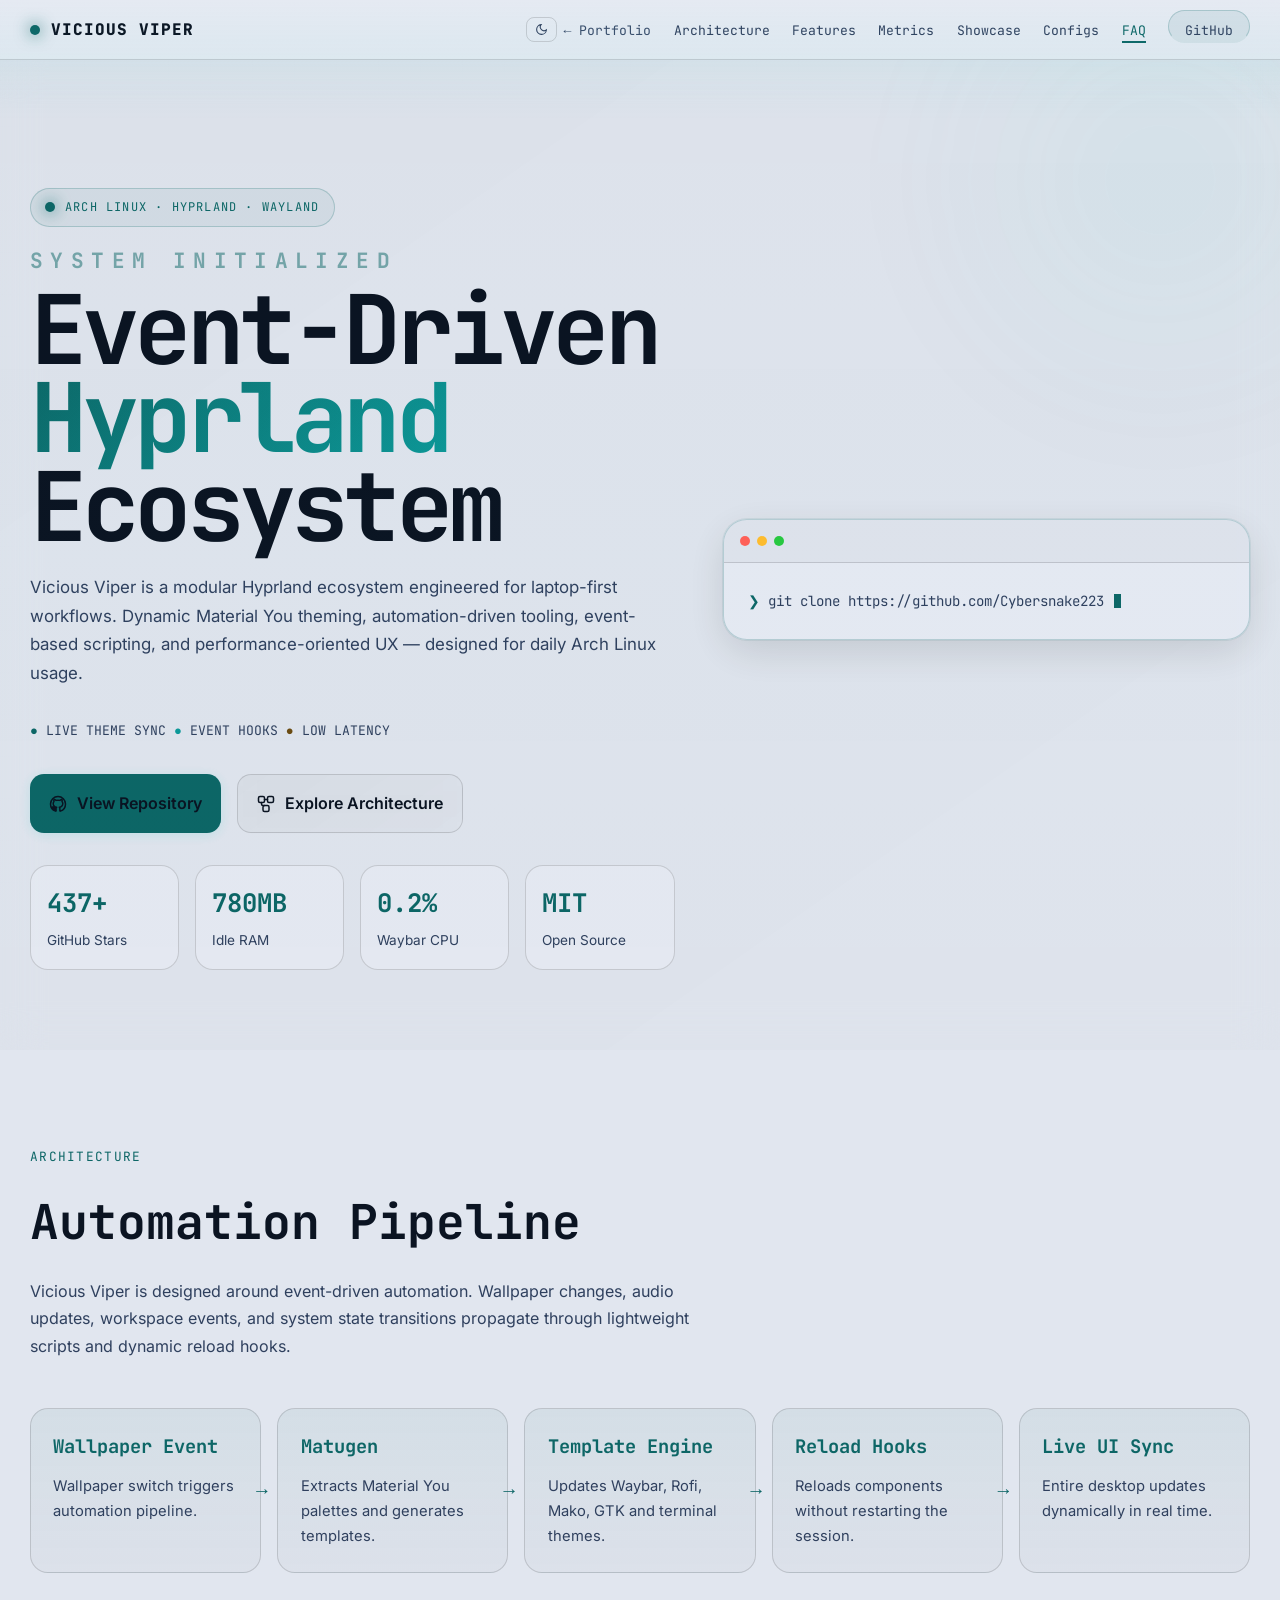
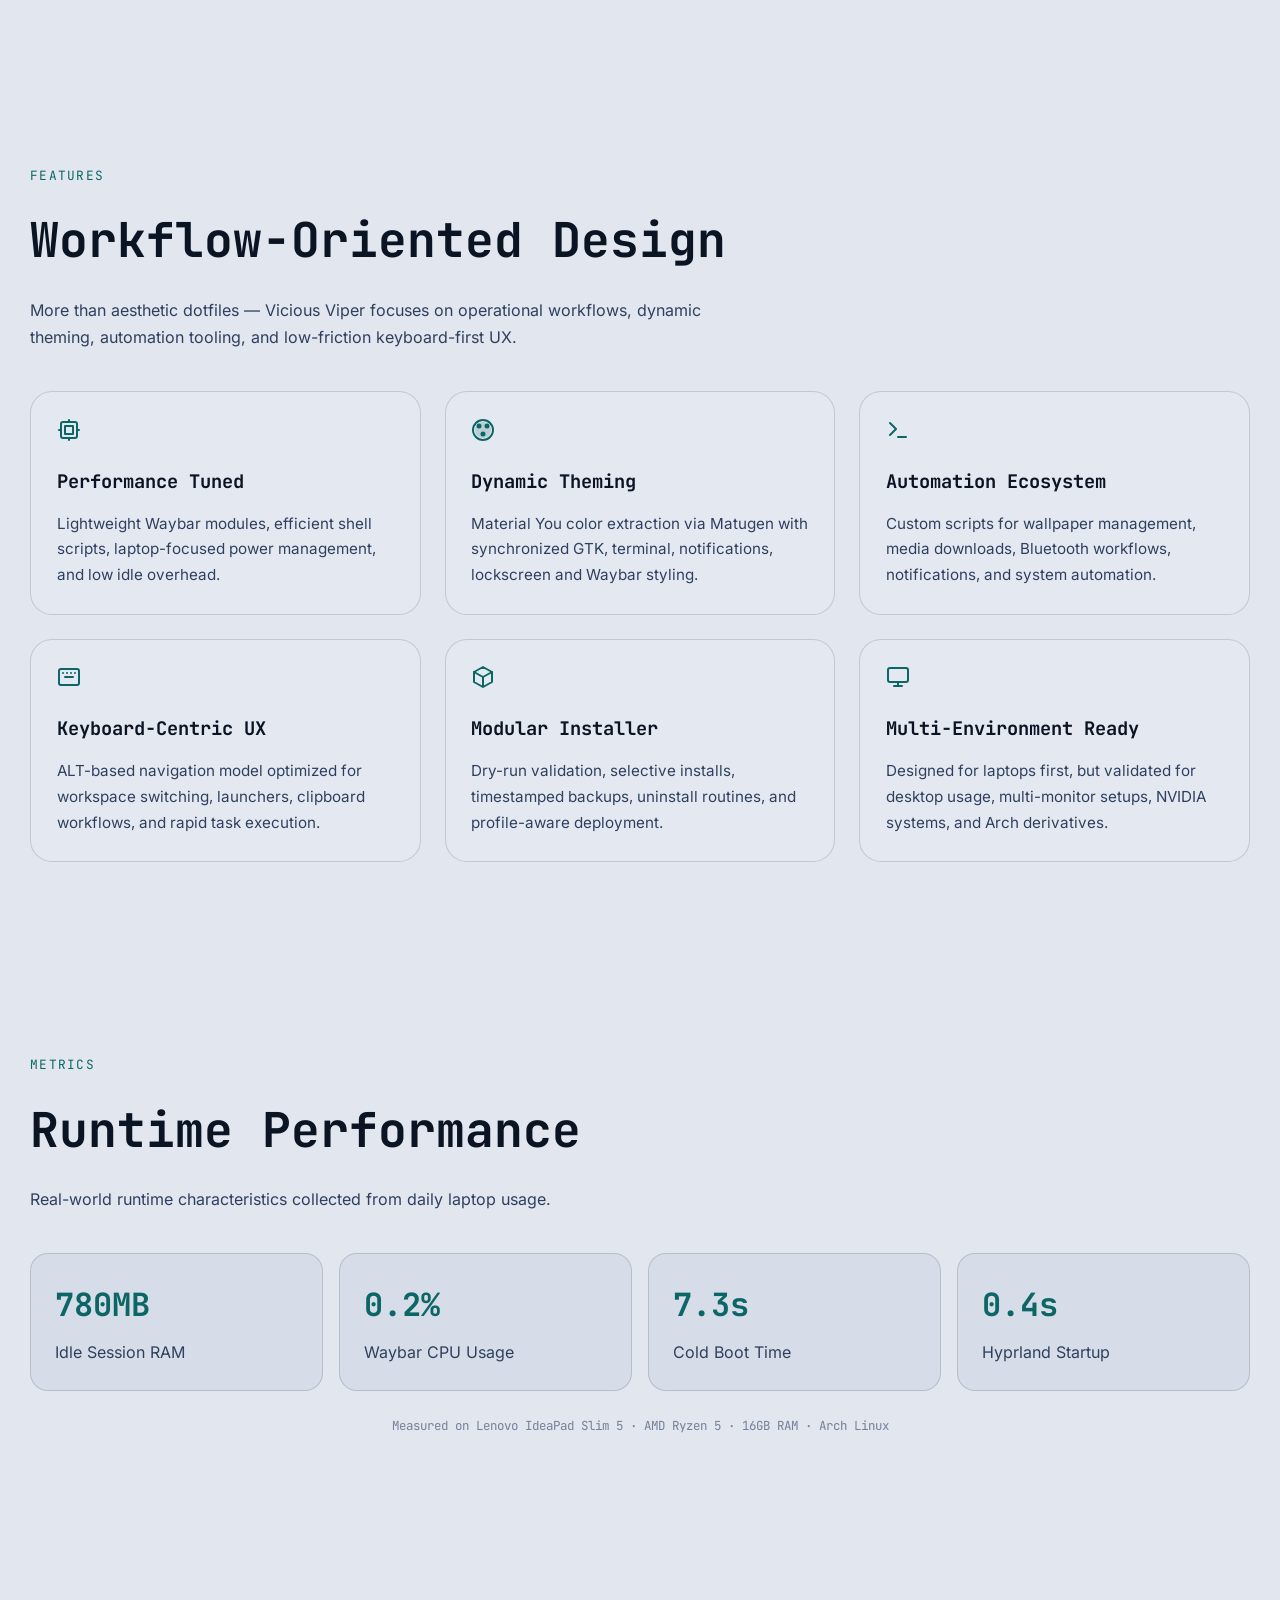
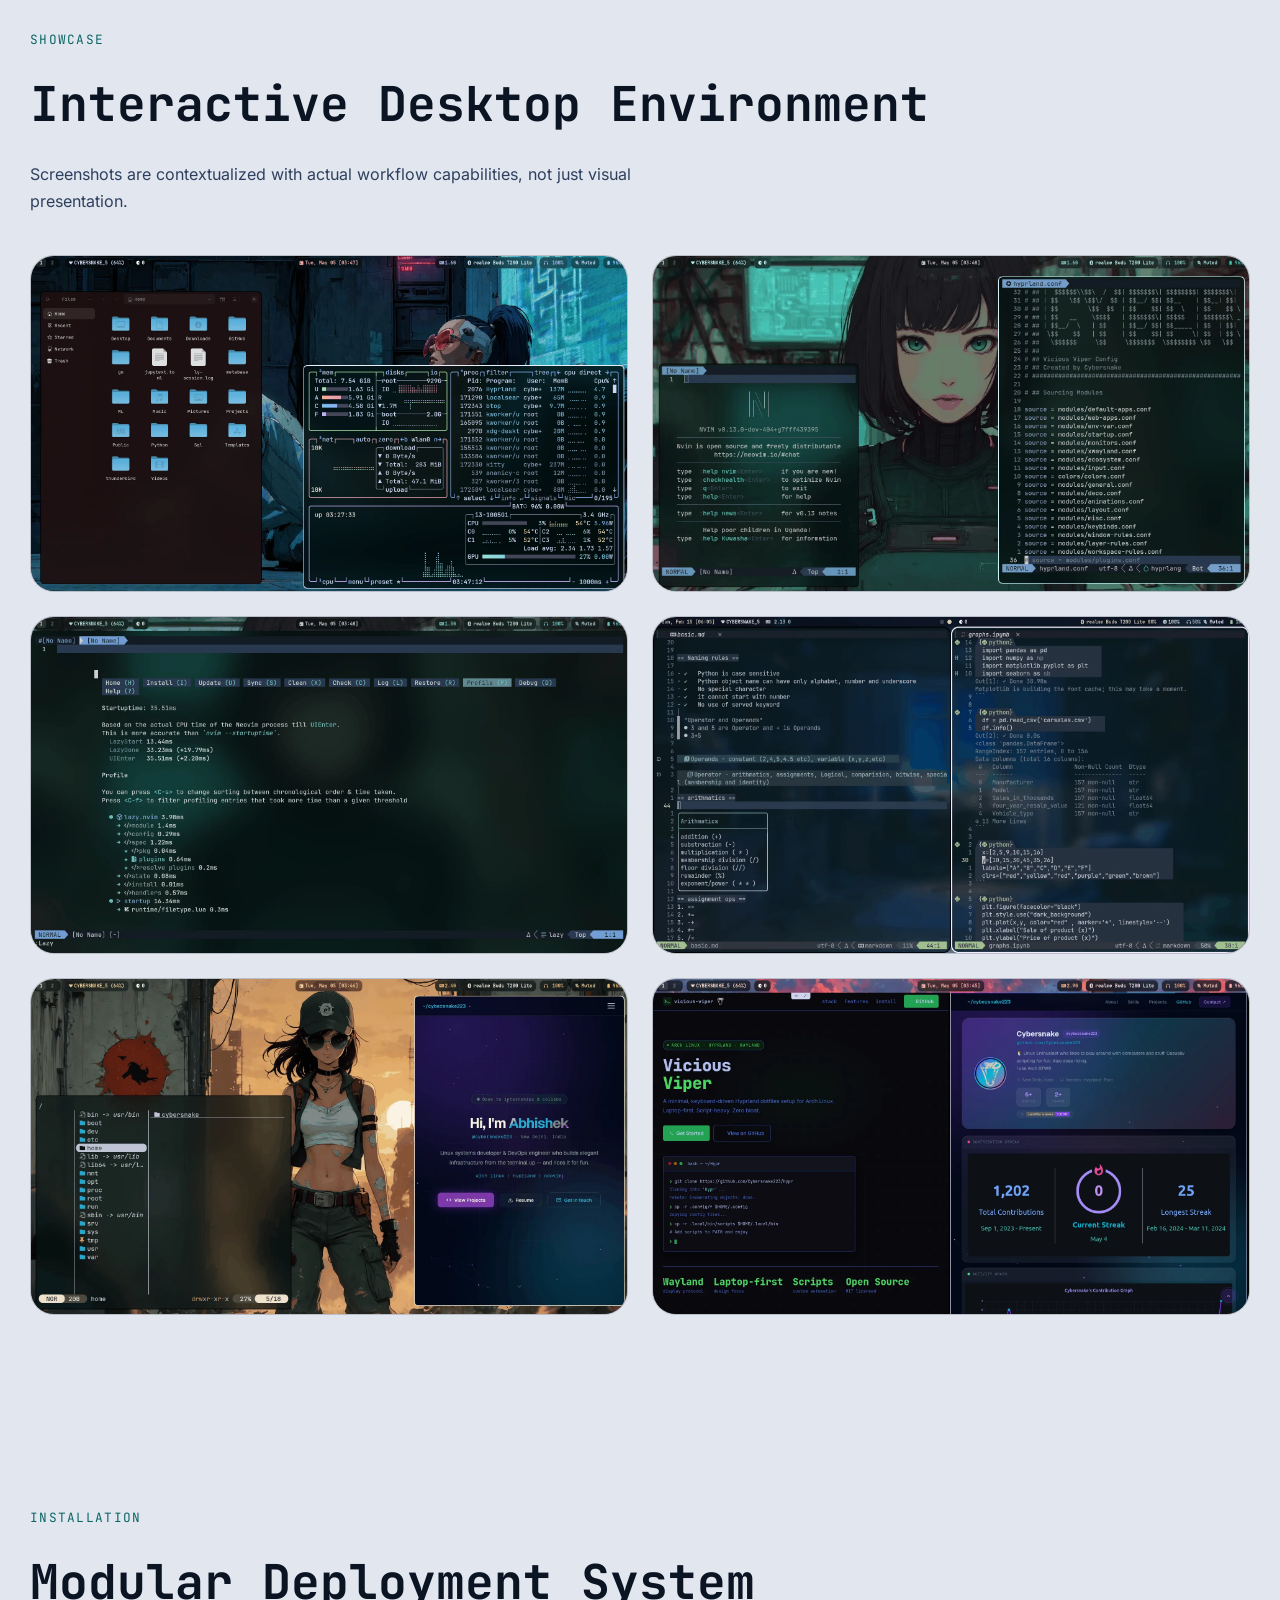
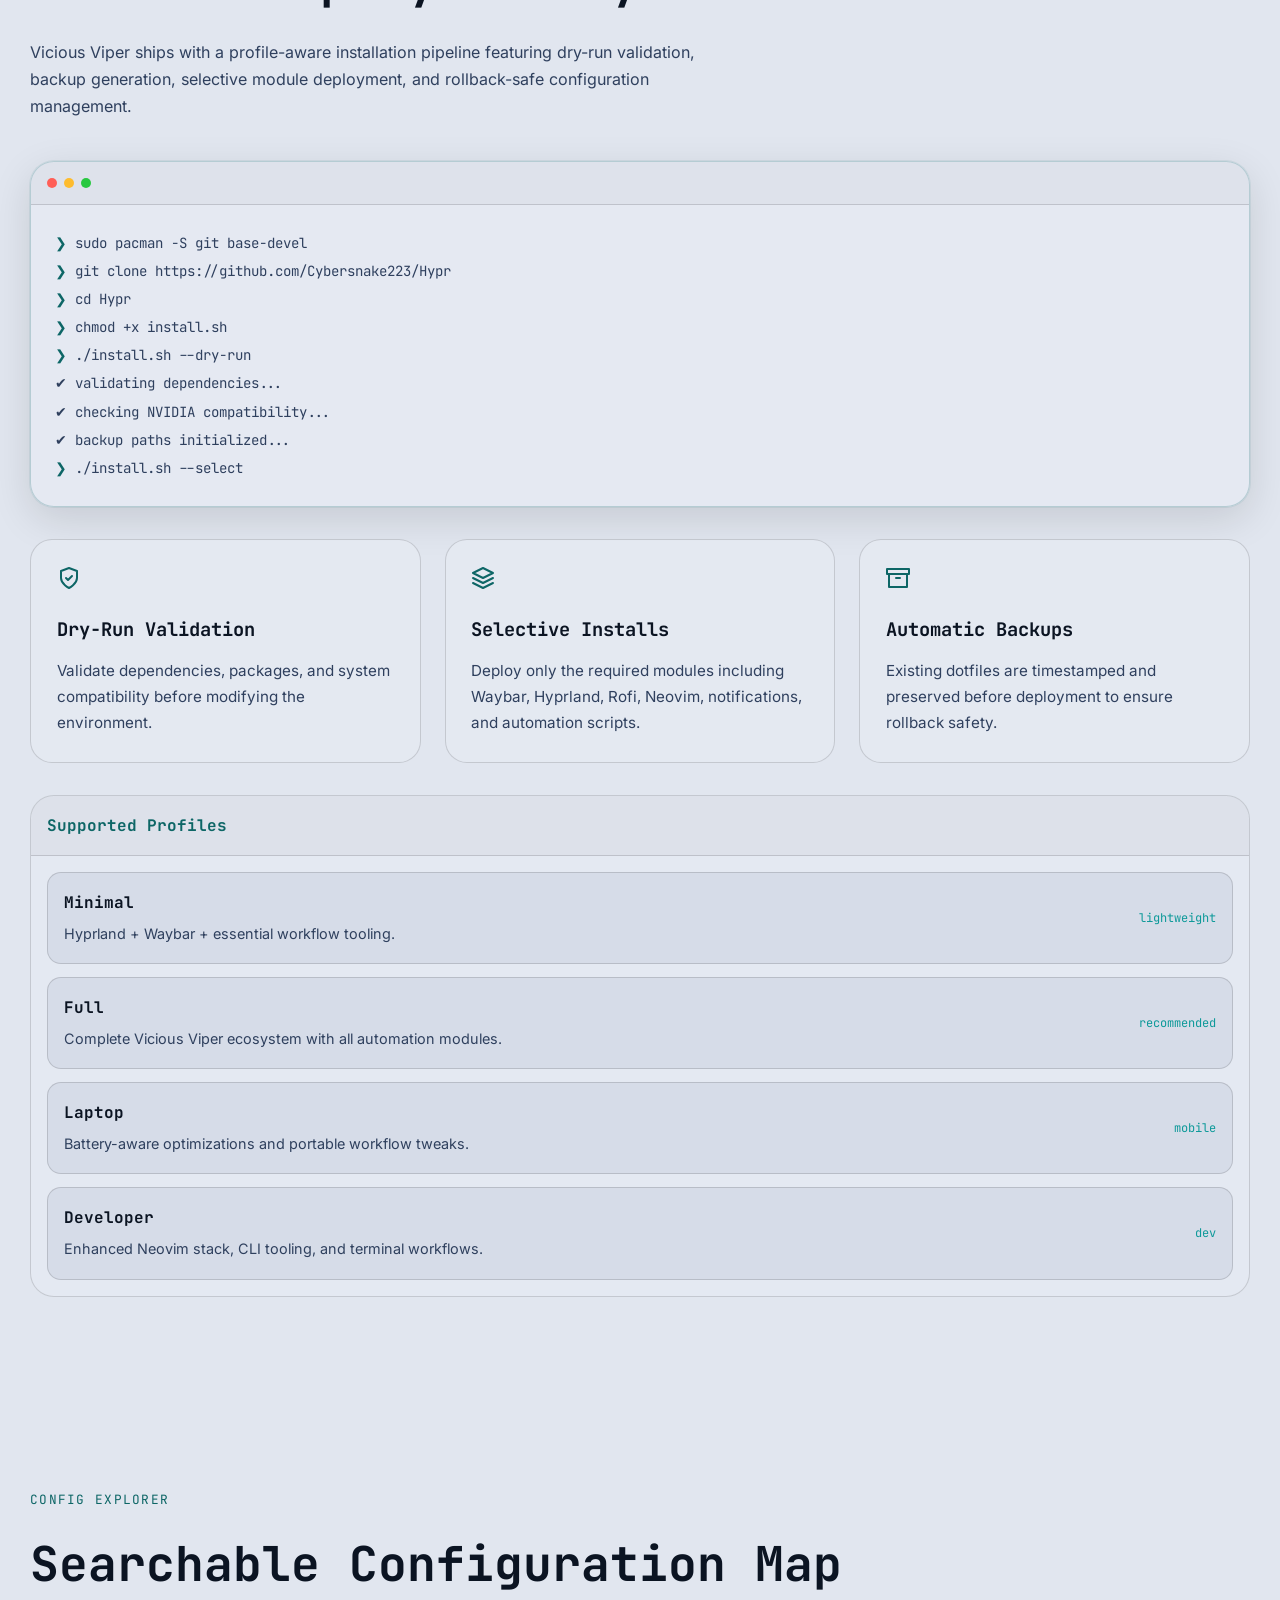
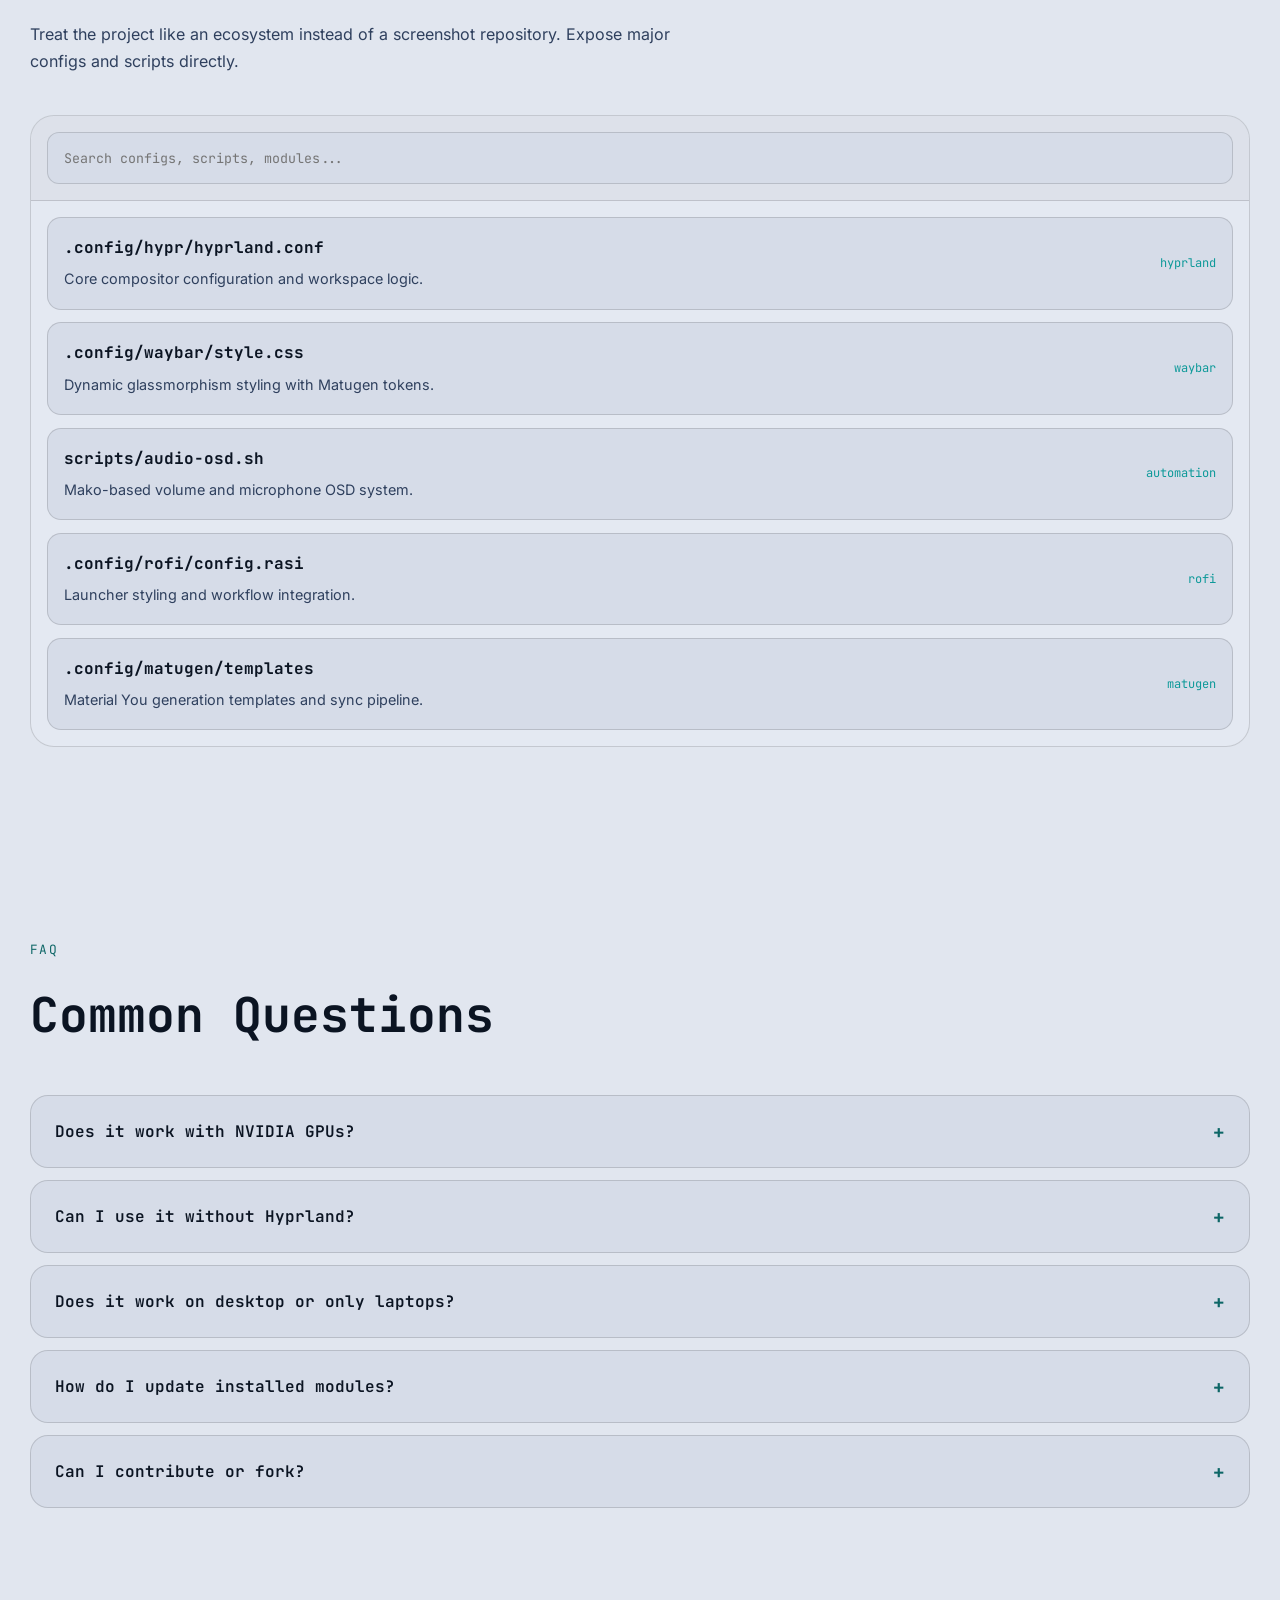
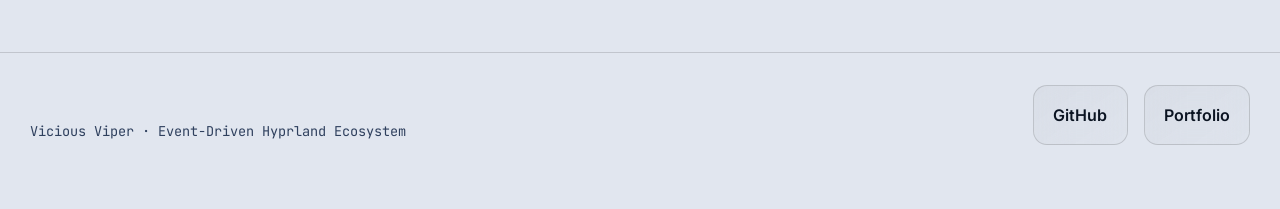
==== vicious-viper/index.html @ cbb7c83f "Improve Vicious Viper UI/UX and accessibility - Architecture pipeline: timeline layout on tablet/mob" ====
<!DOCTYPE html>
<html lang="en">
<head>
  <meta charset="UTF-8" />
  <meta name="viewport" content="width=device-width, initial-scale=1.0" />

  <title>Vicious Viper — Event-Driven Hyprland Ecosystem</title>

  <meta
    name="description"
    content="Vicious Viper is an event-driven Hyprland ecosystem for Arch Linux featuring dynamic Material You theming, automation-first workflows, modular installation, and a keyboard-centric UI."
  />

  <meta name="theme-color" content="#3ecfcf" />
  <meta name="robots" content="index,follow" />
  <link rel="canonical" href="https://cybersnake223.github.io/vicious-viper/" />
  <link rel="icon" href="../icon.svg" />

  <!-- Twitter Card -->
  <meta name="twitter:card" content="summary_large_image" />
  <meta name="twitter:title" content="Vicious Viper — Event-Driven Hyprland Ecosystem" />
  <meta name="twitter:description" content="An event-driven Hyprland ecosystem for Arch Linux featuring dynamic Material You theming, automation-first workflows, and modular installation." />
  <meta name="twitter:image" content="https://raw.githubusercontent.com/Cybersnake223/Hypr/main/assets/asset1.png" />
  <meta name="twitter:creator" content="@cybersnake223" />

  <script type="application/ld+json">
  {"@context":"https://schema.org","@type":"SoftwareApplication","name":"Vicious Viper","url":"https://cybersnake223.github.io/vicious-viper/","operatingSystem":"Arch Linux","applicationCategory":"Desktop Environment","description":"Event-driven Hyprland ecosystem with dynamic Material You theming and automation-first workflows.","author":{"@type":"Person","name":"Abhishek Aryan","url":"https://cybersnake223.github.io"},"offers":{"@type":"Offer","price":"0","priceCurrency":"USD"}}
  </script>

  <meta property="og:type" content="website" />
  <meta property="og:title" content="Vicious Viper" />
  <meta
    property="og:description"
    content="An event-driven Hyprland ecosystem for Arch Linux."
  />
  <meta
    property="og:image"
    content="https://raw.githubusercontent.com/Cybersnake223/Hypr/main/assets/asset1.png"
  />

  <link rel="preload" as="image" href="assets/asset4.webp" fetchpriority="high" type="image/webp">
  <link rel="preload" as="image" href="https://raw.githubusercontent.com/Cybersnake223/Hypr/main/assets/asset1.png" type="image/png">
  <link rel="preload" as="image" href="https://raw.githubusercontent.com/Cybersnake223/Hypr/main/assets/asset2.png" type="image/png">
  <link rel="preload" as="image" href="https://raw.githubusercontent.com/Cybersnake223/Hypr/main/assets/asset3.png" type="image/png">
  <link rel="stylesheet" href="assets/fonts/fonts.css">
  <link rel="stylesheet" href="vicious-viper.css">
</head>
<body>

  <a class="skip-link" href="#main">Skip to main content</a>

  <div class="noise" aria-hidden="true"></div>
  <div class="scanline" aria-hidden="true"></div>
  <div id="scroll-progress" aria-hidden="true"></div>

  <nav class="nav" role="navigation" aria-label="Main navigation">
    <div class="container nav-inner">
      <a href="#" class="logo">
        <span class="logo-dot"></span>
        Vicious Viper
      </a>

      <div class="nav-right">
        <button id="vvThemeToggle" class="theme-toggle" aria-label="Toggle theme" title="Toggle theme">
          <svg id="vvThemeIcon" width="13" height="13" viewBox="0 0 24 24" fill="none" stroke="currentColor" stroke-width="2" aria-hidden="true"><circle cx="12" cy="12" r="5"/><line x1="12" y1="1" x2="12" y2="3"/><line x1="12" y1="21" x2="12" y2="23"/><line x1="4.22" y1="4.22" x2="5.64" y2="5.64"/><line x1="18.36" y1="18.36" x2="19.78" y2="19.78"/><line x1="1" y1="12" x2="3" y2="12"/><line x1="21" y1="12" x2="23" y2="12"/><line x1="4.22" y1="19.78" x2="5.64" y2="18.36"/><line x1="18.36" y1="5.64" x2="19.78" y2="4.22"/></svg>
        </button>

        <button class="nav-toggle" id="navToggle" aria-label="Toggle navigation" aria-expanded="false">
          <span></span><span></span><span></span>
        </button>
        <ul class="nav-links" id="navLinks">
        <li><a href="https://cybersnake223.github.io" class="back-link">&larr; Portfolio</a></li>
        <li><a href="#architecture">Architecture</a></li>
        <li><a href="#features">Features</a></li>
        <li><a href="#metrics">Metrics</a></li>
        <li><a href="#showcase">Showcase</a></li>
        <li><a href="#configs">Configs</a></li>
        <li><a href="#faq">FAQ</a></li>
        <li><a href="https://github.com/Cybersnake223/Hypr" class="nav-cta">GitHub</a></li>
      </ul>
      </div>
    </div>
  </nav>

  <main id="main">

  <header class="hero">
    <div class="container hero-grid">

      <div>
        <div class="eyebrow">
          <span class="logo-dot"></span>
          Arch Linux · Hyprland · Wayland
        </div>

        <h1>
          <span class="hero-subtitle">SYSTEM INITIALIZED</span>
          Event-Driven<br />
          <span class="gradient">Hyprland</span><br />
          Ecosystem
        </h1>

        <p>
          Vicious Viper is a modular Hyprland ecosystem engineered for laptop-first workflows.
          Dynamic Material You theming, automation-driven tooling, event-based scripting,
          and performance-oriented UX — designed for daily Arch Linux usage.
        </p>

        <div class="hero-actions">
          <div class="hero-status">
            <span class="status-primary">●</span> LIVE THEME SYNC
            <span class="status-cyan">●</span> EVENT HOOKS
            <span class="status-gold">●</span> LOW LATENCY
          </div>
          <a class="btn btn-primary" href="https://github.com/Cybersnake223/Hypr">
            <svg viewBox="0 0 24 24" width="18" height="18" fill="none" stroke="currentColor" stroke-width="2" stroke-linecap="round" stroke-linejoin="round"><path d="M12 2C6.477 2 2 6.477 2 12c0 4.42 2.865 8.17 6.839 9.49.5.092.682-.217.682-.482 0-.237-.008-.866-.013-1.7-2.782.604-3.369-1.34-3.369-1.34-.454-1.156-1.11-1.463-1.11-1.463-.908-.62.069-.608.069-.608 1.003.07 1.531 1.03 1.531 1.03.892 1.529 2.341 1.087 2.91.831.092-.646.35-1.086.636-1.336-2.22-.253-4.555-1.11-4.555-4.943 0-1.091.39-1.984 1.029-2.683-.103-.253-.446-1.27.098-2.647 0 0 .84-.269 2.75 1.025A9.578 9.578 0 0112 6.836c.85.004 1.705.115 2.504.337 1.909-1.294 2.747-1.025 2.747-1.025.546 1.377.203 2.394.1 2.647.64.699 1.028 1.592 1.028 2.683 0 3.842-2.339 4.687-4.566 4.935.359.309.678.919.678 1.852 0 1.336-.012 2.415-.012 2.743 0 .267.18.578.688.48C19.138 20.167 22 16.418 22 12c0-5.523-4.477-10-10-10z"/></svg>
            View Repository
          </a>

          <a class="btn btn-secondary" href="#architecture">
            <svg viewBox="0 0 24 24" width="18" height="18" fill="none" stroke="currentColor" stroke-width="2" stroke-linecap="round" stroke-linejoin="round"><rect x="2" y="2" width="8" height="8" rx="2"/><rect x="14" y="2" width="8" height="8" rx="2"/><rect x="8" y="14" width="8" height="8" rx="2"/><path d="M10 6h4M6 10v2a2 2 0 002 2h2"/></svg>
            Explore Architecture
          </a>
        </div>

        <div class="hero-stats">
          <div class="stat">
            <strong>437+</strong>
            <span>GitHub Stars</span>
          </div>

          <div class="stat">
            <strong>780MB</strong>
            <span>Idle RAM</span>
          </div>

          <div class="stat">
            <strong>0.2%</strong>
            <span>Waybar CPU</span>
          </div>

          <div class="stat">
            <strong>MIT</strong>
            <span>Open Source</span>
          </div>
        </div>
      </div>

      <div class="terminal">
        <div class="terminal-top">
          <div class="dot red"></div>
          <div class="dot yellow"></div>
          <div class="dot green"></div>
        </div>

        <div class="terminal-body" id="vvTermBody">
          <div class="term-line"><span class="prompt">❯</span> <span id="vvTermCmd"></span><span class="term-cursor" id="vvTermCursor"></span></div>
          <div id="vvTermOutput"></div>
          <div class="sr-only" id="vvTermSummary">Terminal demo cycling through: git clone repository, interactive installer with module selection, and matugen dynamic theming commands with live output.</div>
        </div>
      </div>

    </div>
  </header>

  <section class="section" id="architecture">
    <div class="container">
      <div class="section-head reveal rd1">
        <div class="section-label">Architecture</div>
        <h2 class="section-title">Automation Pipeline</h2>
        <p class="section-desc">
          Vicious Viper is designed around event-driven automation.
          Wallpaper changes, audio updates, workspace events, and system state transitions
          propagate through lightweight scripts and dynamic reload hooks.
        </p>
      </div>

      <div class="architecture reveal rd2">
        <div class="arch-card">
          <h3>Wallpaper Event</h3>
          <p>Wallpaper switch triggers automation pipeline.</p>
        </div>

        <div class="arch-card">
          <h3>Matugen</h3>
          <p>Extracts Material You palettes and generates templates.</p>
        </div>

        <div class="arch-card">
          <h3>Template Engine</h3>
          <p>Updates Waybar, Rofi, Mako, GTK and terminal themes.</p>
        </div>

        <div class="arch-card">
          <h3>Reload Hooks</h3>
          <p>Reloads components without restarting the session.</p>
        </div>

        <div class="arch-card">
          <h3>Live UI Sync</h3>
          <p>Entire desktop updates dynamically in real time.</p>
        </div>
      </div>
    </div>
  </section>

  <section class="section" id="features">
    <div class="container">
      <div class="section-head reveal rd1">
        <div class="section-label">Features</div>
        <h2 class="section-title">Workflow-Oriented Design</h2>
        <p class="section-desc">
          More than aesthetic dotfiles — Vicious Viper focuses on operational workflows,
          dynamic theming, automation tooling, and low-friction keyboard-first UX.
        </p>
      </div>

      <div class="grid-3 reveal rd2">

        <div class="feature-card rd1">
          <svg viewBox="0 0 24 24" width="24" height="24" fill="none" stroke="currentColor" stroke-width="2" stroke-linecap="round" stroke-linejoin="round"><rect x="4" y="4" width="16" height="16" rx="2"/><rect x="8" y="8" width="8" height="8"/><path d="M12 2v2M12 20v2M2 12h2M20 12h2"/></svg>
          <h3>Performance Tuned</h3>
          <p>
            Lightweight Waybar modules, efficient shell scripts,
            laptop-focused power management, and low idle overhead.
          </p>
        </div>

        <div class="feature-card rd2">
          <svg viewBox="0 0 24 24" width="24" height="24" fill="none" stroke="currentColor" stroke-width="2" stroke-linecap="round" stroke-linejoin="round"><circle cx="12" cy="12" r="10"/><circle cx="12" cy="12" r="7" fill="currentColor" opacity="0.2"/><circle cx="8" cy="8" r="1.5" fill="currentColor"/><circle cx="16" cy="8" r="1.5" fill="currentColor"/><circle cx="12" cy="16" r="1.5" fill="currentColor"/></svg>
          <h3>Dynamic Theming</h3>
          <p>
            Material You color extraction via Matugen with synchronized GTK,
            terminal, notifications, lockscreen and Waybar styling.
          </p>
        </div>

        <div class="feature-card rd3">
          <svg viewBox="0 0 24 24" width="24" height="24" fill="none" stroke="currentColor" stroke-width="2" stroke-linecap="round" stroke-linejoin="round"><polyline points="4 17 10 11 4 5"/><line x1="12" y1="19" x2="20" y2="19"/></svg>
          <h3>Automation Ecosystem</h3>
          <p>
            Custom scripts for wallpaper management, media downloads,
            Bluetooth workflows, notifications, and system automation.
          </p>
        </div>

        <div class="feature-card rd4">
          <svg viewBox="0 0 24 24" width="24" height="24" fill="none" stroke="currentColor" stroke-width="2" stroke-linecap="round" stroke-linejoin="round"><rect x="2" y="4" width="20" height="16" rx="2"/><line x1="6" y1="8" x2="6" y2="8"/><line x1="10" y1="8" x2="10" y2="8"/><line x1="14" y1="8" x2="14" y2="8"/><line x1="18" y1="8" x2="18" y2="8"/><line x1="8" y1="12" x2="16" y2="12"/></svg>
          <h3>Keyboard-Centric UX</h3>
          <p>
            ALT-based navigation model optimized for workspace switching,
            launchers, clipboard workflows, and rapid task execution.
          </p>
        </div>

        <div class="feature-card rd5">
          <svg viewBox="0 0 24 24" width="24" height="24" fill="none" stroke="currentColor" stroke-width="2" stroke-linecap="round" stroke-linejoin="round"><path d="M12 22V12M12 2L3 7v10l9 5 9-5V7l-9-5z"/><path d="M3 7l9 5 9-5"/></svg>
          <h3>Modular Installer</h3>
          <p>
            Dry-run validation, selective installs, timestamped backups,
            uninstall routines, and profile-aware deployment.
          </p>
        </div>

        <div class="feature-card rd6">
          <svg viewBox="0 0 24 24" width="24" height="24" fill="none" stroke="currentColor" stroke-width="2" stroke-linecap="round" stroke-linejoin="round"><rect x="2" y="3" width="20" height="14" rx="2"/><line x1="8" y1="21" x2="16" y2="21"/><line x1="12" y1="17" x2="12" y2="21"/></svg>
          <h3>Multi-Environment Ready</h3>
          <p>
            Designed for laptops first, but validated for desktop usage,
            multi-monitor setups, NVIDIA systems, and Arch derivatives.
          </p>
        </div>

      </div>
    </div>
  </section>

  <section class="section" id="metrics">
    <div class="container">
      <div class="section-head reveal rd1">
        <div class="section-label">Metrics</div>
        <h2 class="section-title">Runtime Performance</h2>
        <p class="section-desc">
          Real-world runtime characteristics collected from daily laptop usage.
        </p>
      </div>

      <div class="metrics reveal rd2">
        <div class="metric">
          <h3>780MB</h3>
          <p>Idle Session RAM</p>
        </div>

        <div class="metric">
          <h3>0.2%</h3>
          <p>Waybar CPU Usage</p>
        </div>

        <div class="metric">
          <h3>7.3s</h3>
          <p>Cold Boot Time</p>
        </div>

        <div class="metric">
          <h3>0.4s</h3>
          <p>Hyprland Startup</p>
        </div>
      </div>
      <p class="metrics-note">Measured on Lenovo IdeaPad Slim 5 · AMD Ryzen 5 · 16GB RAM · Arch Linux</p>
    </div>
  </section>

  <section class="section" id="showcase">
    <div class="container">
      <div class="section-head reveal rd1">
        <div class="section-label">Showcase</div>
        <h2 class="section-title">Interactive Desktop Environment</h2>
        <p class="section-desc">
          Screenshots are contextualized with actual workflow capabilities,
          not just visual presentation.
        </p>
      </div>

      <div class="showcase-grid reveal rd2">

        <div class="shot" tabindex="0" role="img" aria-label="Adaptive Waybar System — Dynamic glassmorphism modules, workspace-aware styling, animated indicators, Material You color sync">
          <picture><source srcset="assets/asset3.webp" type="image/webp"><img
            loading="lazy"
            decoding="async"
            src="https://raw.githubusercontent.com/Cybersnake223/Hypr/main/assets/asset3.png"
            alt="Waybar Preview"
          /></picture>

          <div class="shot-overlay">
            <h3>Adaptive Waybar System</h3>
            <ul>
              <li>Dynamic glassmorphism modules</li>
              <li>Workspace-aware styling</li>
              <li>Animated indicators and telemetry</li>
              <li>Material You color synchronization</li>
            </ul>
          </div>
        </div>

        <div class="shot" tabindex="0" role="img" aria-label="Launcher and Workflow Layer — Custom Rofi interface, blur-aware UI, keyboard-first control, wallpaper-reactive palette">
          <picture><source srcset="assets/asset4.webp" type="image/webp"><source srcset="assets/asset4.png" type="image/png"><img
            loading="lazy"
            decoding="async"
            src="assets/asset4.png"
            alt="Rofi Launcher"
          /></picture>

          <div class="shot-overlay">
            <h3>Launcher & Workflow Layer</h3>
            <ul>
              <li>Custom Rofi interface</li>
              <li>Blur-aware UI composition</li>
              <li>Keyboard-first application control</li>
              <li>Wallpaper-reactive palette engine</li>
            </ul>
          </div>
        </div>

        <div class="shot" tabindex="0" role="img" aria-label="Notification and OSD Pipeline — Mako notification stack, custom audio and brightness OSD, event-triggered animations">
          <picture><source srcset="assets/asset5.webp" type="image/webp"><source srcset="assets/asset5.png" type="image/png"><img
            loading="lazy"
            decoding="async"
            src="assets/asset5.png"
            alt="Notification System"
          /></picture>

          <div class="shot-overlay">
            <h3>Notification & OSD Pipeline</h3>
            <ul>
              <li>Mako notification stack</li>
              <li>Custom audio and brightness OSD</li>
              <li>Event-triggered UI animations</li>
              <li>Consistent Material You styling</li>
            </ul>
          </div>
        </div>

        <div class="shot" tabindex="0" role="img" aria-label="Hyprlock Experience — Blur-enhanced lockscreen, wallpaper-aware theming, minimal authentication interface">
          <picture><source srcset="assets/asset6.webp" type="image/webp"><source srcset="assets/asset6.png" type="image/png"><img
            loading="lazy"
            decoding="async"
            src="assets/asset6.png"
            alt="Lockscreen Preview"
          /></picture>

          <div class="shot-overlay">
            <h3>Hyprlock Experience</h3>
            <ul>
              <li>Blur-enhanced lockscreen</li>
              <li>Wallpaper-aware theming</li>
              <li>Minimal authentication interface</li>
              <li>Integrated session styling</li>
            </ul>
          </div>
        </div>

        <div class="shot" tabindex="0" role="img" aria-label="Dynamic Workspace UI — Matugen-generated palette, glassmorphism Waybar, event-driven workspace indicators, Mako OSD">
          <picture><source srcset="assets/asset1.webp" type="image/webp"><source srcset="assets/asset1.png" type="image/png"><img
            loading="lazy"
            decoding="async"
            src="assets/asset1.png"
            alt="Desktop Preview"
          /></picture>

          <div class="shot-overlay">
            <h3>Dynamic Workspace UI</h3>
            <ul>
              <li>Matugen-generated palette</li>
              <li>Glassmorphism Waybar styling</li>
              <li>Event-driven workspace indicators</li>
              <li>Mako OSD integration</li>
            </ul>
          </div>
        </div>

        <div class="shot" tabindex="0" role="img" aria-label="Developer Workflow — Neovim development stack, Yazi and CLI ecosystem, script-based automation, keyboard-first navigation">
          <picture><source srcset="assets/asset2.webp" type="image/webp"><img
            loading="lazy"
            decoding="async"
            src="https://raw.githubusercontent.com/Cybersnake223/Hypr/main/assets/asset2.png"
            alt="Terminal Preview"
          /></picture>

          <div class="shot-overlay">
            <h3>Developer Workflow</h3>
            <ul>
              <li>Neovim development stack</li>
              <li>Yazi + CLI ecosystem</li>
              <li>Script-based automation</li>
              <li>Keyboard-first navigation</li>
            </ul>
          </div>
        </div>

      </div>
    </div>
  </section>

  <section class="section" id="install">
    <div class="container">
      <div class="section-head reveal rd1">
        <div class="section-label">Installation</div>
        <h2 class="section-title">Modular Deployment System</h2>
        <p class="section-desc">
          Vicious Viper ships with a profile-aware installation pipeline featuring
          dry-run validation, backup generation, selective module deployment,
          and rollback-safe configuration management.
        </p>
      </div>

      <div class="terminal mb-2">
        <div class="terminal-top">
          <div class="dot red"></div>
          <div class="dot yellow"></div>
          <div class="dot green"></div>
        </div>

        <div class="terminal-body">
          <div><span class="prompt">❯</span> sudo pacman -S git base-devel</div>
          <div><span class="prompt">❯</span> git clone https://github.com/Cybersnake223/Hypr</div>
          <div><span class="prompt">❯</span> cd Hypr</div>
          <div><span class="prompt">❯</span> chmod +x install.sh</div>
          <div><span class="prompt">❯</span> ./install.sh --dry-run</div>
          <div>✔ validating dependencies...</div>
          <div>✔ checking NVIDIA compatibility...</div>
          <div>✔ backup paths initialized...</div>
          <div><span class="prompt">❯</span> ./install.sh --select</div>
        </div>
      </div>

      <div class="grid-3">

        <div class="feature-card">
          <svg viewBox="0 0 24 24" width="24" height="24" fill="none" stroke="currentColor" stroke-width="2" stroke-linecap="round" stroke-linejoin="round"><path d="M12 22s8-4 8-10V5l-8-3-8 3v7c0 6 8 10 8 10z"/><polyline points="9 12 11 14 15 10"/></svg>
          <h3>Dry-Run Validation</h3>
          <p>
            Validate dependencies, packages, and system compatibility before
            modifying the environment.
          </p>
        </div>

        <div class="feature-card">
          <svg viewBox="0 0 24 24" width="24" height="24" fill="none" stroke="currentColor" stroke-width="2" stroke-linecap="round" stroke-linejoin="round"><polygon points="12 2 2 7 12 12 22 7 12 2"/><polyline points="2 12 12 17 22 12"/><polyline points="2 17 12 22 22 17"/></svg>
          <h3>Selective Installs</h3>
          <p>
            Deploy only the required modules including Waybar, Hyprland,
            Rofi, Neovim, notifications, and automation scripts.
          </p>
        </div>

        <div class="feature-card">
          <svg viewBox="0 0 24 24" width="24" height="24" fill="none" stroke="currentColor" stroke-width="2" stroke-linecap="round" stroke-linejoin="round"><polyline points="21 8 21 21 3 21 3 8"/><rect x="1" y="3" width="22" height="5"/><line x1="10" y1="12" x2="14" y2="12"/></svg>
          <h3>Automatic Backups</h3>
          <p>
            Existing dotfiles are timestamped and preserved before
            deployment to ensure rollback safety.
          </p>
        </div>

      </div>

      <div class="explorer mt-2">
        <div class="explorer-top">
          <strong>Supported Profiles</strong>
        </div>

        <div class="explorer-list">

          <div class="explorer-item">
            <div>
              <strong>Minimal</strong>
              <span>Hyprland + Waybar + essential workflow tooling.</span>
            </div>
            <div class="tag">lightweight</div>
          </div>

          <div class="explorer-item">
            <div>
              <strong>Full</strong>
              <span>Complete Vicious Viper ecosystem with all automation modules.</span>
            </div>
            <div class="tag">recommended</div>
          </div>

          <div class="explorer-item">
            <div>
              <strong>Laptop</strong>
              <span>Battery-aware optimizations and portable workflow tweaks.</span>
            </div>
            <div class="tag">mobile</div>
          </div>

          <div class="explorer-item">
            <div>
              <strong>Developer</strong>
              <span>Enhanced Neovim stack, CLI tooling, and terminal workflows.</span>
            </div>
            <div class="tag">dev</div>
          </div>

        </div>
      </div>
    </div>
  </section>

  <section class="section" id="configs">
    <div class="container">
      <div class="section-head reveal rd1">
        <div class="section-label">Config Explorer</div>
        <h2 class="section-title">Searchable Configuration Map</h2>
        <p class="section-desc">
          Treat the project like an ecosystem instead of a screenshot repository.
          Expose major configs and scripts directly.
        </p>
      </div>

      <div class="explorer reveal rd2">
        <div class="explorer-top">
          <input
            class="explorer-search"
            type="text"
            placeholder="Search configs, scripts, modules..."
            aria-label="Search configuration files"
          />
        </div>

        <div class="explorer-list">

          <div class="explorer-item">
            <div>
              <strong>.config/hypr/hyprland.conf</strong>
              <span>Core compositor configuration and workspace logic.</span>
            </div>
            <div class="tag">hyprland</div>
          </div>

          <div class="explorer-item">
            <div>
              <strong>.config/waybar/style.css</strong>
              <span>Dynamic glassmorphism styling with Matugen tokens.</span>
            </div>
            <div class="tag">waybar</div>
          </div>

          <div class="explorer-item">
            <div>
              <strong>scripts/audio-osd.sh</strong>
              <span>Mako-based volume and microphone OSD system.</span>
            </div>
            <div class="tag">automation</div>
          </div>

          <div class="explorer-item">
            <div>
              <strong>.config/rofi/config.rasi</strong>
              <span>Launcher styling and workflow integration.</span>
            </div>
            <div class="tag">rofi</div>
          </div>

          <div class="explorer-item">
            <div>
              <strong>.config/matugen/templates</strong>
              <span>Material You generation templates and sync pipeline.</span>
            </div>
            <div class="tag">matugen</div>
          </div>

        </div>
        <p class="explorer-empty">No matching configs found</p>
      </div>
    </div>
  </section>

  <section class="section" id="faq">
    <div class="container">
      <div class="section-head reveal rd1">
        <div class="section-label">FAQ</div>
        <h2 class="section-title">Common Questions</h2>
      </div>

      <div class="faq-list reveal rd2">

        <details class="faq-item">
          <summary>Does it work with NVIDIA GPUs?</summary>
          <div class="faq-content"><p>Yes. Vicious Viper includes NVIDIA compatibility checks in its installer and provides pre-configured environment variables for Hyprland on proprietary drivers.</p></div>
        </details>

        <details class="faq-item">
          <summary>Can I use it without Hyprland?</summary>
          <div class="faq-content"><p>No. The ecosystem is deeply integrated with Hyprland's event system. Some scripts and themes may work on other Wayland compositors, but the automation pipeline requires Hyprland.</p></div>
        </details>

        <details class="faq-item">
          <summary>Does it work on desktop or only laptops?</summary>
          <div class="faq-content"><p>Both. The default profile is laptop-tuned, but the full profile and desktop profiles work on multi-monitor desktop setups including ultra-wide configurations.</p></div>
        </details>

        <details class="faq-item">
          <summary>How do I update installed modules?</summary>
          <div class="faq-content"><p>Re-run <code>./install.sh --select</code> to redeploy specific modules. Existing dotfiles are timestamped and backed up automatically before any override.</p></div>
        </details>

        <details class="faq-item">
          <summary>Can I contribute or fork?</summary>
          <div class="faq-content"><p>Absolutely. The project is MIT licensed. Pull requests, issue reports, and forks are welcome. Check the GitHub repository for contribution guidelines.</p></div>
        </details>

      </div>
    </div>
  </section>

  </main>

  <footer>
    <div class="container footer-inner">
      <p>
        Vicious Viper · Event-Driven Hyprland Ecosystem
      </p>

      <div class="hero-actions">
        <a class="btn btn-secondary" href="https://github.com/Cybersnake223/Hypr">
          GitHub
        </a>

        <a class="btn btn-secondary" href="https://cybersnake223.github.io">
          Portfolio
        </a>
      </div>
    </div>
  </footer>

  <div id="toTop" role="button" tabindex="0" aria-label="Back to top">&#8593;</div>

  <script>
    /* Section reveal on scroll */
    (function(){
      if(window.matchMedia('(prefers-reduced-motion: reduce)').matches) return;
      document.documentElement.classList.add('js-animate');
      const io = new IntersectionObserver(entries=>{
        entries.forEach(e=>{ if(e.isIntersecting){ e.target.classList.add('visible'); io.unobserve(e.target); } });
      }, { threshold:0.07, rootMargin:'0px 0px -40px 0px' });
      document.querySelectorAll('.reveal').forEach(el => io.observe(el));
    })();

    /* Active nav section indicator */
    (function(){
      const links = document.querySelectorAll('.nav-links a:not(.back-link):not(.nav-cta)');
      const sections = [];
      links.forEach(a => {
        const id = a.getAttribute('href');
        if(id && id.startsWith('#')) {
          const el = document.getElementById(id.slice(1));
          if(el) sections.push({ id: id.slice(1), el, link: a });
        }
      });
      if(!sections.length) return;
      const io = new IntersectionObserver(entries => {
        entries.forEach(e => {
          if(e.isIntersecting) {
            sections.forEach(s => s.link.classList.remove('active'));
            const match = sections.find(s => s.id === e.target.id);
            if(match) match.link.classList.add('active');
          }
        });
      }, { threshold: 0.3, rootMargin: '-80px 0px -50% 0px' });
      sections.forEach(s => io.observe(s.el));
    })();

    /* Metrics count-up animation */
    (function(){
      if(window.matchMedia('(prefers-reduced-motion: reduce)').matches) return;
      const metrics = document.querySelectorAll('.metric h3');
      if(!metrics.length) return;
      const targets = [];
      metrics.forEach(el => {
        const txt = el.textContent.trim();
        const num = parseFloat(txt);
        if(!isNaN(num)) {
          const suffix = txt.replace(/[\d.]/g, '');
          targets.push({ el, num, suffix });
        }
      });
      const io = new IntersectionObserver(entries => {
        entries.forEach(e => {
          if(!e.isIntersecting) return;
          const t = targets.find(x => x.el === e.target);
          if(!t || t.done) return;
          t.done = true;
          const duration = 1200;
          const start = performance.now();
          function easeOutExpo(x){ return x === 1 ? 1 : 1 - Math.pow(2, -10 * x); }
          function tick(now){
            const elapsed = now - start;
            const progress = Math.min(elapsed / duration, 1);
            const eased = easeOutExpo(progress);
            const current = eased * t.num;
            t.el.textContent = (t.num % 1 === 0 ? Math.round(current) : current.toFixed(1)) + t.suffix;
            if(progress < 1) requestAnimationFrame(tick);
          }
          requestAnimationFrame(tick);
        });
      }, { threshold: 0.5 });
      targets.forEach(t => io.observe(t.el));
    })();

    /* FAQ aria-expanded toggling */
    (function(){
      document.querySelectorAll('.faq-item').forEach(item => {
        const summary = item.querySelector('summary');
        if(!summary) return;
        summary.setAttribute('aria-expanded', item.hasAttribute('open') ? 'true' : 'false');
        item.addEventListener('toggle', () => {
          summary.setAttribute('aria-expanded', item.hasAttribute('open') ? 'true' : 'false');
        });
      });
    })();

    (function(){
      /* Theme toggle (syncs with main portfolio via localStorage) */
      (function(){
        const btn = document.getElementById('vvThemeToggle');
        const icon = document.getElementById('vvThemeIcon');
        if(!btn) return;
        const moon = '<circle cx="12" cy="12" r="5"/><path d="M12 1v2M12 21v2M4.22 4.22l1.42 1.42M18.36 18.36l1.42 1.42M1 12h2M21 12h2M4.22 19.78l1.42-1.42M18.36 5.64l1.42-1.42"/>';
        const sun  = '<path d="M21 12.79A9 9 0 1111.21 3 7 7 0 0021 12.79z"/>';
        const saved = localStorage.getItem('theme');
        const osPrefers = window.matchMedia('(prefers-color-scheme: light)').matches;
        let light = saved ? saved === 'light' : osPrefers;
        function apply(){
          document.documentElement.classList.toggle('light', light);
          icon.innerHTML = light ? sun : moon;
          btn.setAttribute('aria-label', light ? 'Switch to dark theme' : 'Switch to light theme');
        }
        apply();
        btn.addEventListener('click', ()=>{ light = !light; apply(); localStorage.setItem('theme', light ? 'light' : 'dark'); });
        window.matchMedia('(prefers-color-scheme: light)').addEventListener('change', e => {
          if(!localStorage.getItem('theme')){ light = e.matches; apply(); }
        });
      })();

      /* Terminal typewriter */
      (function(){
        if(window.matchMedia('(prefers-reduced-motion: reduce)').matches) return;
        const cmdEl = document.getElementById('vvTermCmd');
        const curEl = document.getElementById('vvTermCursor');
        const outEl = document.getElementById('vvTermOutput');
        if(!cmdEl || !outEl) return;
        const sequences = [
          { cmd:'git clone https://github.com/Cybersnake223/Hypr', out:[
            '<span style="color:#4ade80;">\u2713</span> Cloning into \'Hypr\'...',
            '<span style="color:#4ade80;">\u2713</span> remote: Enumerating objects: 437, done.'
          ]},
          { cmd:'cd Hypr && ./install.sh --select', out:[
            '<span style="color:#3ecfcf;">\u25b6</span> interactive module installer',
            '<span style="color:#3ecfcf;">\u25b6</span> matugen integration detected',
            '<span style="color:#3ecfcf;">\u25b6</span> waybar event hooks enabled',
            '<span style="color:#3ecfcf;">\u25b6</span> wallpaper automation active'
          ]},
          { cmd:'matugen image ~/walls/cyberpunk.png', out:[
            '<span style="color:#c9a84c;">\u21b3</span> regenerating color templates...',
            '<span style="color:#c9a84c;">\u21b3</span> reloading Waybar...',
            '<span style="color:#c9a84c;">\u21b3</span> syncing GTK + Qt themes...',
            '<span style="color:#c9a84c;">\u21b3</span> applying terminal palette...'
          ]},
        ];
        let seq = 0;
        function runSeq(){
          const s = sequences[seq % sequences.length];
          seq++;
          let i = 0;
          cmdEl.textContent = '';
          outEl.innerHTML = '';
          curEl.style.display = 'inline-block';
          function typeChar(){
            if(i <= s.cmd.length){
              cmdEl.textContent = s.cmd.slice(0,i);
              i++;
              setTimeout(typeChar, 40 + Math.random()*25);
            } else {
              curEl.style.display = 'none';
              let oi = 0;
              function showLine(){
                if(oi < s.out.length){
                  const d = document.createElement('div');
                  d.style.cssText = 'padding-left:1.1rem;color:var(--muted);font-size:0.88rem;line-height:2;';
                  d.innerHTML = s.out[oi];
                  outEl.appendChild(d);
                  oi++;
                  setTimeout(showLine, 90);
                } else {
                  setTimeout(()=>{
                    outEl.style.transition = 'opacity 0.4s';
                    outEl.style.opacity = '0';
                    cmdEl.style.opacity = '0';
                    setTimeout(()=>{
                      outEl.innerHTML = '';
                      outEl.style.opacity = '1';
                      cmdEl.style.opacity = '1';
                      runSeq();
                    }, 500);
                  }, 2500);
                }
              }
              setTimeout(showLine, 200);
            }
          }
          typeChar();
        }
        setTimeout(runSeq, 1000);
      })();

      /* Mobile nav */
      const toggle = document.getElementById('navToggle');
      const links  = document.getElementById('navLinks');
      if(toggle && links){
        function openMenu(){
          links.classList.add('open');
          toggle.classList.add('open');
          toggle.setAttribute('aria-expanded', 'true');
          const first = links.querySelector('a');
          if(first) setTimeout(()=> first.focus(), 50);
        }
        function closeMenu(){
          links.classList.remove('open');
          toggle.classList.remove('open');
          toggle.setAttribute('aria-expanded', 'false');
          toggle.focus();
        }
        toggle.addEventListener('click', ()=>{
          links.classList.contains('open') ? closeMenu() : openMenu();
        });
        links.querySelectorAll('a').forEach(a => a.addEventListener('click', closeMenu));
        document.addEventListener('keydown', e=>{
          if(!links.classList.contains('open')) return;
          if(e.key === 'Escape'){ closeMenu(); return; }
          if(e.key === 'Tab'){
            const focusable = [...links.querySelectorAll('a')];
            const first = focusable[0], last = focusable[focusable.length-1];
            if(e.shiftKey){
              if(document.activeElement === first){ e.preventDefault(); last.focus(); }
            } else {
              if(document.activeElement === last){ e.preventDefault(); toggle.focus(); }
            }
          }
        });
        document.addEventListener('click', e=>{
          if(links.classList.contains('open') && !links.contains(e.target) && e.target !== toggle){
            closeMenu();
          }
        });
      }

      /* Explorer search with no-results state */
      const search = document.querySelector('.explorer-search');
      const emptyMsg = document.querySelector('.explorer-empty');
      if(search){
        search.addEventListener('input', function(){
          const q = this.value.toLowerCase();
          let visible = 0;
          document.querySelectorAll('.explorer-item').forEach(item => {
            const match = item.textContent.toLowerCase().includes(q);
            item.style.display = match ? '' : 'none';
            if(match) visible++;
          });
          if(emptyMsg) emptyMsg.style.display = visible ? 'none' : '';
        });
      }

      /* Live GitHub stats with fallback */
      (function(){
        const starEl = document.querySelector('.hero-stats .stat:first-child strong');
        if(!starEl) return;
        const fallback = starEl.textContent;
        fetch('https://api.github.com/repos/Cybersnake223/Hypr', { signal: AbortSignal.timeout(5000) })
          .then(r => r.ok ? r.json() : Promise.reject())
          .then(d => { starEl.textContent = d.stargazers_count + '+'; })
          .catch(() => { starEl.textContent = fallback; });
      })();

      /* Scroll progress bar */
      (function(){
        const bar = document.getElementById('scroll-progress');
        if(!bar) return;
        function update(){
          const scrolled = window.scrollY;
          const total = document.documentElement.scrollHeight - window.innerHeight;
          bar.style.width = (total > 0 ? (scrolled/total)*100 : 0) + '%';
        }
        window.addEventListener('scroll', update, {passive:true});
        update();
      })();

      /* Back-to-top */
      const toTop = document.getElementById('toTop');
      if(toTop){
        const hero = document.querySelector('.hero');
        const check = () => {
          const heroBottom = hero ? hero.offsetTop + hero.offsetHeight : window.innerHeight;
          toTop.classList.toggle('visible', window.scrollY > heroBottom);
        };
        window.addEventListener('scroll', check, { passive: true });
        check();
        toTop.addEventListener('click', () => window.scrollTo({ top: 0, behavior: 'smooth' }));
        toTop.addEventListener('keydown', e => {
          if(e.key === 'Enter' || e.key === ' ') window.scrollTo({ top: 0, behavior: 'smooth' });
        });
      }
    })();
  </script>

</body>
</html>
---- vicious-viper/assets/fonts/fonts.css ----
@font-face {
  font-family: 'Inter';
  font-style: normal;
  font-weight: 300 800;
  src: url('UcC73FwrK3iLTeHuS_nVMrMxCp50SjIa1ZL7.woff2') format('woff2');
  font-display: swap;
}

@font-face {
  font-family: 'JetBrains Mono';
  font-style: normal;
  font-weight: 400 800;
  src: url('tDbv2o-flEEny0FZhsfKu5WU4zr3E_BX0PnT8RD8yKwBNntkaToggR7BYRbKPxDcwg.woff2') format('woff2');
  font-display: swap;
}
---- vicious-viper/vicious-viper.css ----
@keyframes gradientShift {
      0% { background-position: 0% 50%; }
      50% { background-position: 100% 50%; }
      100% { background-position: 0% 50%; }
    }

    @keyframes scanline {
      0% { transform: translateY(-100%); }
      100% { transform: translateY(100vh); }
    }

    @keyframes rotateOrb {
      from { transform: rotate(0deg); }
      to { transform: rotate(360deg); }
    }
    :root {
      --bg: #080c14;
      --surface: #0c1220;
      --surface-2: #111928;
      --surface-3: #182030;

      --border: rgba(255,255,255,0.07);
      --border-strong: rgba(62,207,207,0.25);

      --text: #e2eaf6;
      --muted: #7a90b2;
      --faint: #5575a0;

      --primary: #3ecfcf;
      --cyan: #38d6d6;
      --gold: #c9a84c;

      --radius: 18px;

      --shadow:
        0 0 0 1px rgba(62,207,207,0.08),
        0 12px 40px rgba(0,0,0,0.5);

      --glow:
        0 0 20px rgba(62,207,207,0.16),
        0 0 60px rgba(62,207,207,0.06);

      --mono: "JetBrains Mono", monospace;
      --body: "Inter", sans-serif;

      --container: 1220px;
    }

    * {
      margin: 0;
      padding: 0;
      box-sizing: border-box;
    }

    ::selection {
      background: rgba(62,207,207,0.2);
      color: var(--text);
    }

    :focus-visible {
      outline: 2px solid var(--primary);
      outline-offset: 3px;
    }

    @media (prefers-reduced-motion: no-preference) {
      html {
        scroll-behavior: smooth;
      }
    }

    [id] {
      scroll-margin-top: 80px;
    }

    body {
      background: var(--bg);
      color: var(--text);
      font-family: var(--body);
      overflow-x: hidden;
      line-height: 1.7;
    }

    body::before {
      content: "";
      position: fixed;
      inset: 0;
      background:
        linear-gradient(rgba(62,207,207,0.03) 1px, transparent 1px),
        linear-gradient(90deg, rgba(62,207,207,0.03) 1px, transparent 1px);
      background-size: 42px 42px;
      pointer-events: none;
      opacity: 0.45;
      filter: blur(0.2px);
      z-index: -1;
    }

    a {
      text-decoration: none;
      color: inherit;
    }

    img {
      width: 100%;
      display: block;
    }

    .container {
      width: min(var(--container), calc(100% - 2rem));
      margin-inline: auto;
    }

    .mb-2 { margin-bottom: 2rem; }
    .mt-2 { margin-top: 2rem; }

    .sr-only {
      position: absolute;
      width: 1px;
      height: 1px;
      padding: 0;
      margin: -1px;
      overflow: hidden;
      clip: rect(0,0,0,0);
      white-space: nowrap;
      border: 0;
    }

    .nav {
      position: sticky;
      top: 0;
      z-index: 100;
      backdrop-filter: blur(20px);
      background: rgba(9,11,12,0.78);
      border-bottom: 1px solid var(--border);
    }

    .nav-inner {
      display: flex;
      align-items: center;
      justify-content: space-between;
      padding: 1rem 0;
    }

    .logo {
      display: flex;
      align-items: center;
      gap: 0.7rem;
      font-family: var(--mono);
      font-weight: 800;
      letter-spacing: 0.06em;
      text-transform: uppercase;
    }

    .logo-dot {
      width: 10px;
      height: 10px;
      border-radius: 999px;
      background: var(--primary);
      box-shadow: 0 0 16px var(--primary);
    }

    .nav-links {
      display: flex;
      gap: 1.4rem;
      list-style: none;
      align-items: center;
    }

    .nav-links a {
      font-family: var(--mono);
      font-size: 0.82rem;
      color: var(--muted);
      transition: 0.2s ease;
      padding-bottom: 2px;
      border-bottom: 2px solid transparent;
    }
    .nav-links .back-link { color: var(--faint); border-bottom: none; }

    .nav-links a:hover,
    .nav-links a.active {
      color: var(--primary);
    }
    .nav-links a.active {
      border-bottom-color: var(--primary);
    }

    .nav-cta {
      border: 1px solid var(--border-strong);
      padding: 0.7rem 1rem;
      border-radius: 999px;
      background: rgba(62,207,207,0.08);
    }

    .nav-right {
      display: flex; align-items: center; gap: 0.4rem;
      margin-left: auto;
    }
    .theme-toggle {
      background: none; border: 1px solid var(--border);
      border-radius: 8px; cursor: pointer;
      padding: 0.3rem 0.5rem; color: var(--muted);
      display: flex; align-items: center;
      transition: color 0.2s, border-color 0.2s, background 0.2s;
      flex-shrink: 0;
    }
    .theme-toggle:hover {
      color: var(--primary);
      border-color: var(--border-strong);
      background: rgba(62,207,207,0.08);
    }

    .hero {
      overflow: hidden;
      backdrop-filter: blur(20px);
      background:
        linear-gradient(
          145deg,
          rgba(255,255,255,0.06),
          rgba(255,255,255,0.02)
        );
      padding: 8rem 0 5rem;
      position: relative;
    }

    .hero::before {
      content: "";
      position: absolute;
      width: 600px;
      height: 600px;
      background: radial-gradient(circle, rgba(62,207,207,0.16), transparent 70%);
      top: -180px;
      right: -180px;
      filter: blur(40px);
      pointer-events: none;
    }

    .hero::after {
      content: "";
      position: absolute;
      inset: 0;
      background: linear-gradient(
        to bottom,
        transparent,
        rgba(62,207,207,0.03),
        transparent
      );
      pointer-events: none;
    }

    .skip-link {
      position: absolute; top: -999px; left: 1rem; z-index: 9999;
      background: var(--primary); color: #0a1422;
      padding: 0.5rem 1rem; border-radius: 8px;
      font-weight: 600; font-size: 0.85rem;
      font-family: var(--body); text-decoration: none;
    }
    .skip-link:focus { top: 1rem; }

    .scanline {
      position: fixed;
      inset: 0;
      overflow: hidden;
      pointer-events: none;
      z-index: 999;
    }

    .scanline::before {
      content: "";
      position: absolute;
      width: 100%;
      height: 120px;
      background: linear-gradient(
        to bottom,
        transparent,
        rgba(62,207,207,0.05),
        transparent
      );
    }

    .noise {
      position: fixed;
      inset: 0;
      background-image:
        radial-gradient(rgba(255,255,255,0.025) 1px, transparent 1px);
      background-size: 4px 4px;
      opacity: 0.08;
      pointer-events: none;
      z-index: -1;
    }

    .hero-grid {
      display: grid;
      grid-template-columns: 1.1fr 0.9fr;
      gap: 3rem;
      align-items: center;
    }

    .eyebrow {
      display: inline-flex;
      align-items: center;
      gap: 0.6rem;
      font-family: var(--mono);
      font-size: 0.75rem;
      text-transform: uppercase;
      letter-spacing: 0.1em;
      color: var(--primary);
      padding: 0.5rem 0.9rem;
      border-radius: 999px;
      border: 1px solid var(--border-strong);
      background: rgba(62,207,207,0.06);
      margin-bottom: 1.5rem;
    }

    .hero h1 {
      font-size: clamp(3rem, 8vw, 6rem);
      line-height: 0.92;
      font-family: var(--mono);
      letter-spacing: -0.06em;
      margin-bottom: 1.4rem;
    }

    .gradient {
      background: linear-gradient(135deg, var(--primary), var(--cyan));
      -webkit-background-clip: text;
      -webkit-text-fill-color: transparent;
    }

    .hero p {
      max-width: 60ch;
      color: var(--muted);
      font-size: 1.05rem;
      margin-bottom: 2rem;
    }

    .hero-actions {
      display: flex;
      gap: 1rem;
      flex-wrap: wrap;
      margin-bottom: 2rem;
    }

    .btn {
      display: inline-flex;
      align-items: center;
      gap: 0.6rem;
      padding: 0.95rem 1.2rem;
      border-radius: 14px;
      font-weight: 600;
      transition: transform 200ms, border-color 200ms, box-shadow 200ms, background 200ms;
    }

    .btn-primary {
      background: var(--primary);
      color: #0a1422;
      box-shadow: 0 2px 12px rgba(62,207,207,0.18);
      transition: transform 200ms, box-shadow 200ms;
    }

    .btn-primary:hover {
      transform: translateY(-2px);
      box-shadow: 0 8px 28px rgba(62,207,207,0.35);
    }

    .btn-secondary {
      border: 1px solid var(--border);
      background:
        linear-gradient(
          145deg,
          rgba(255,255,255,0.04),
          rgba(255,255,255,0.01)
        );
      backdrop-filter: blur(18px);
      transition: transform 200ms, border-color 200ms, box-shadow 200ms;
    }
    .btn-secondary:hover {
      transform: translateY(-2px);
      border-color: var(--border-strong);
      box-shadow: 0 4px 16px rgba(0,0,0,0.2);
    }

    .btn svg {
      width: 18px;
      height: 18px;
      flex-shrink: 0;
    }

    .hero-subtitle {
      display: block;
      opacity: 0.7;
      font-size: 0.22em;
      letter-spacing: 0.35em;
      margin-bottom: 1rem;
      color: var(--primary);
    }

    .hero-status {
      display: flex;
      gap: 0.5rem;
      align-items: center;
      margin-bottom: 1rem;
      width: 100%;
      color: var(--muted);
      font-family: var(--mono);
      font-size: 0.82rem;
    }

    .status-primary { color: var(--primary); }
    .status-cyan { color: var(--cyan); }
    .status-gold { color: var(--gold); }

    .hero-stats {
      display: grid;
      grid-template-columns: repeat(4, 1fr);
      gap: 1rem;
      margin-top: 2rem;
    }

    .stat {
      background: rgba(17,20,21,0.75);
      border: 1px solid var(--border);
      border-radius: var(--radius);
      padding: 1rem;
      backdrop-filter: blur(10px);
      transition: border-color 200ms, transform 200ms, box-shadow 200ms;
    }
    .stat:hover {
      border-color: var(--border-strong);
      transform: translateY(-2px);
      box-shadow: 0 4px 20px rgba(0,0,0,0.3);
    }

    .stat strong {
      display: block;
      font-size: 1.6rem;
      color: var(--primary);
      font-family: var(--mono);
    }

    .stat span {
      color: var(--muted);
      font-size: 0.85rem;
    }

    .terminal {
      background: rgba(17,20,21,0.82);
      border: 1px solid var(--border-strong);
      border-radius: 24px;
      box-shadow: var(--shadow);
      overflow: hidden;
    }

    .terminal-top {
      display: flex;
      align-items: center;
      gap: 0.45rem;
      padding: 1rem;
      border-bottom: 1px solid var(--border);
      background: rgba(255,255,255,0.02);
    }

    .dot {
      width: 10px;
      height: 10px;
      border-radius: 999px;
    }

    .red { background: #ff5f57; }
    .yellow { background: #febc2e; }
    .green { background: #28c840; }

    .terminal-body {
      padding: 1.5rem;
      font-family: var(--mono);
      font-size: 0.88rem;
      color: var(--muted);
      line-height: 2;
    }

    .prompt {
      color: var(--primary);
    }

    .term-line { display: flex; gap: 0.5rem; flex-wrap: wrap; align-items: center; }
    .term-cursor {
      display: inline-block; width: 7px; height: 14px;
      background: var(--primary); vertical-align: middle;
      animation: blink 1s step-end infinite; margin-left: 2px;
    }
    @keyframes blink { 0%,100%{opacity:1}50%{opacity:0} }

    .section {
      padding: 6rem 0;
    }

    .section-head {
      margin-bottom: 2.5rem;
    }

    .section-label {
      color: var(--primary);
      font-family: var(--mono);
      text-transform: uppercase;
      letter-spacing: 0.1em;
      font-size: 0.8rem;
      margin-bottom: 0.8rem;
    }

    .section-title {
      font-size: clamp(2rem, 5vw, 3rem);
      font-family: var(--mono);
      margin-bottom: 1rem;
    }

    .section-desc {
      color: var(--muted);
      max-width: 70ch;
    }

    .architecture {
      display: grid;
      grid-template-columns: repeat(5, 1fr);
      gap: 1rem;
      margin-top: 3rem;
      position: relative;
    }

    .arch-card {
      background: linear-gradient(to bottom, rgba(62,207,207,0.06), rgba(255,255,255,0.02));
      border: 1px solid var(--border);
      padding: 1.4rem;
      border-radius: var(--radius);
      position: relative;
    }

    .arch-card::after {
      content: "\2192";
      position: absolute;
      right: -0.7rem;
      top: 50%;
      transform: translateY(-50%);
      color: var(--primary);
      font-size: 1.2rem;
    }

    .arch-card:last-child::after {
      display: none;
    }

    @media (max-width: 1100px) {
      .architecture {
        grid-template-columns: 1fr;
        gap: 0;
        padding-left: 2rem;
      }
      .arch-card {
        border-radius: 0 var(--radius) var(--radius) 0;
        margin-left: 1rem;
      }
      .arch-card::after {
        content: "";
        position: absolute;
        left: -2rem;
        top: 0;
        bottom: 0;
        width: 2px;
        background: linear-gradient(to bottom, var(--primary), rgba(62,207,207,0.2));
        transform: none;
        right: auto;
      }
      .arch-card:last-child::after {
        display: block;
        background: linear-gradient(to bottom, var(--primary), transparent);
      }
      .arch-card::before {
        content: "";
        position: absolute;
        left: -2rem;
        top: 50%;
        transform: translate(-50%, -50%);
        width: 10px;
        height: 10px;
        border-radius: 50%;
        background: var(--primary);
        box-shadow: 0 0 12px var(--primary);
        z-index: 1;
      }
    }

    .arch-card h3 {
      font-family: var(--mono);
      margin-bottom: 0.7rem;
      color: var(--primary);
    }

    .arch-card p {
      color: var(--muted);
      font-size: 0.92rem;
    }

    .grid-3 {
      display: grid;
      grid-template-columns: repeat(3, 1fr);
      gap: 1.5rem;
    }

    .feature-card {
      position: relative;
      overflow: hidden;
      background: rgba(17,20,21,0.72);
      border: 1px solid var(--border);
      border-radius: 22px;
      padding: 1.6rem;
      transition: 0.25s ease;
    }

    .feature-card::before {
      content: "";
      position: absolute;
      inset: -1px;
      background: linear-gradient(
        135deg,
        rgba(62,207,207,0.16),
        transparent,
        rgba(56,214,214,0.12)
      );
      opacity: 0;
      transition: 0.3s ease;
      z-index: 0;
    }

    .feature-card > * {
      position: relative;
      z-index: 1;
    }

    .feature-card:hover::before {
      opacity: 1;
    }

    .feature-card:hover {
      border-color: var(--border-strong);
      transform: translateY(-3px);
      box-shadow: 0 4px 24px rgba(0,0,0,0.3), 0 0 0 1px var(--border-strong);
    }

    .feature-card svg {
      color: var(--primary);
      margin-bottom: 1rem;
      width: 24px;
      height: 24px;
    }

    .feature-card h3 {
      font-family: var(--mono);
      margin-bottom: 0.8rem;
    }

    .feature-card p {
      color: var(--muted);
      font-size: 0.95rem;
    }

    .metrics {
      display: grid;
      grid-template-columns: repeat(4, 1fr);
      gap: 1rem;
    }

    .metric {
      background: var(--surface);
      border: 1px solid var(--border);
      border-radius: var(--radius);
      padding: 1.5rem;
      transition: border-color 200ms, transform 200ms, box-shadow 200ms;
    }
    .metric:hover {
      border-color: var(--border-strong);
      transform: translateY(-2px);
      box-shadow: 0 4px 20px rgba(0,0,0,0.3);
    }

    .metric h3 {
      color: var(--primary);
      font-size: 2rem;
      font-family: var(--mono);
      margin-bottom: 0.4rem;
    }

    .metric p {
      color: var(--muted);
    }
    .metrics-note {
      margin-top: 1.5rem;
      font-family: var(--mono);
      font-size: 0.78rem;
      color: var(--faint);
      text-align: center;
      opacity: 0.65;
    }

    .showcase-grid {
      display: grid;
      grid-template-columns: repeat(2, 1fr);
      gap: 1.5rem;
    }

    .shot {
      isolation: isolate;
      position: relative;
      overflow: hidden;
      border-radius: 24px;
      border: 1px solid var(--border);
      background: var(--surface);
    }

    .shot picture, .shot img {
      display: block;
      width: 100%;
    }
    .shot img {
      aspect-ratio: 16/9;
      object-fit: cover;
      transition: 0.4s ease;
    }
    .shot { position: relative; background: var(--surface); min-height: 200px; }
    .shot::before {
      content: ''; position: absolute; inset: 0; z-index: 0;
      background: linear-gradient(90deg, var(--surface) 0%, var(--surface-2) 50%, var(--surface) 100%);
      background-size: 200% 100%;
      animation: skeletonShimmer 1.5s ease-in-out infinite;
    }
    .shot picture { position: relative; z-index: 1; }
    .shot img { position: relative; z-index: 1; }
    @keyframes skeletonShimmer {
      0%   { background-position: 200% 0; }
      100% { background-position: -200% 0; }
    }

    .shot:hover {
      box-shadow:
        0 0 40px rgba(62,207,207,0.14),
        0 0 120px rgba(56,214,214,0.08);
    }

    .shot:hover img {
      transform: scale(1.05);
    }

    .shot-overlay {
      position: absolute;
      inset: 0;
      background: linear-gradient(to top, rgba(0,0,0,0.75), transparent 50%);
      display: flex;
      flex-direction: column;
      justify-content: flex-end;
      padding: 1.5rem;
      transition: background 0.3s ease;
    }
    .shot:hover .shot-overlay { background: linear-gradient(to top, rgba(0,0,0,0.92), transparent 65%); }

    .shot-overlay h3 {
      font-family: var(--mono);
      margin-bottom: 0.5rem;
    }

    .shot-overlay ul {
      color: var(--muted);
      padding-left: 1rem;
      font-size: 0.92rem;
    }

    .shot:focus-visible {
      outline: 2px solid var(--primary);
      outline-offset: 3px;
    }

    .explorer {
      position: relative;
      background: rgba(17,20,21,0.7);
      border: 1px solid var(--border);
      border-radius: 24px;
      overflow: hidden;
    }

    .explorer-top {
      padding: 1rem;
      border-bottom: 1px solid var(--border);
      background: rgba(255,255,255,0.02);
    }

    .explorer-search {
      width: 100%;
      padding: 1rem;
      border-radius: 12px;
      border: 1px solid var(--border);
      background: var(--surface);
      color: var(--text);
      font-family: var(--mono);
    }

    .explorer-list {
      padding: 1rem;
      display: grid;
      gap: 0.8rem;
    }

    .explorer-item {
      background: var(--surface);
      border: 1px solid var(--border);
      border-radius: 14px;
      padding: 1rem;
      display: flex;
      justify-content: space-between;
      align-items: center;
      transition: border-color 200ms, background 200ms;
    }
    .explorer-item:hover {
      border-color: var(--border-strong);
      background: rgba(62,207,207,0.04);
    }

    .explorer-item strong {
      display: block;
      font-family: var(--mono);
      margin-bottom: 0.25rem;
    }

    .explorer-item span {
      color: var(--muted);
      font-size: 0.9rem;
    }

    .explorer-top strong {
      font-family: var(--mono);
      color: var(--primary);
    }

    .explorer-empty {
      display: none;
      padding: 2.5rem 1.5rem;
      text-align: center;
      color: var(--faint);
      font-family: var(--mono);
      font-size: 0.85rem;
      border-top: 1px solid var(--border);
      background: rgba(255,255,255,0.015);
      letter-spacing: 0.05em;
    }

    .faq-list {
      display: grid;
      gap: 0.75rem;
    }

    .faq-item {
      background: var(--surface);
      border: 1px solid var(--border);
      border-radius: var(--radius);
      overflow: hidden;
      transition: border-color 0.2s ease;
      display: grid;
      grid-template-rows: auto 0fr;
      transition: grid-template-rows 0.35s ease, border-color 0.2s ease;
    }

    .faq-item[open] {
      grid-template-rows: auto 1fr;
    }

    .faq-content {
      overflow: hidden;
    }

    .faq-item:hover {
      border-color: var(--border-strong);
    }

    .faq-item summary {
      padding: 1.2rem 1.5rem;
      font-family: var(--mono);
      font-weight: 600;
      cursor: pointer;
      list-style: none;
      display: flex;
      align-items: center;
      justify-content: space-between;
      user-select: none;
    }

    .faq-item summary::-webkit-details-marker {
      display: none;
    }

    .faq-item summary::after {
      content: "+";
      font-size: 1.2rem;
      color: var(--primary);
      transition: transform 0.2s ease;
    }

    .faq-item[open] summary::after {
      content: "−";
    }

    .faq-item p {
      padding: 0 1.5rem 1.2rem;
      color: var(--muted);
      font-size: 0.95rem;
      line-height: 1.7;
    }

    .faq-item code {
      font-family: var(--mono);
      color: var(--primary);
      font-size: 0.9em;
    }

    .tag {
      font-family: var(--mono);
      color: var(--cyan);
      font-size: 0.75rem;
    }

    #scroll-progress {
      position: fixed; top: 0; left: 0; z-index: 9999;
      height: 1.5px; width: 0%;
      background: var(--primary);
      transition: width 0.1s linear;
      border-radius: 0 2px 2px 0;
      pointer-events: none;
    }

    #toTop {
      position: fixed;
      bottom: 1.5rem;
      right: 1.5rem;
      z-index: 200;
      width: 40px;
      height: 40px;
      border-radius: 50%;
      background: var(--surface-2);
      border: 1px solid var(--border);
      color: var(--muted);
      cursor: pointer;
      display: flex;
      align-items: center;
      justify-content: center;
      font-size: 1.2rem;
      opacity: 0;
      pointer-events: none;
      transform: translateY(10px);
      transition: opacity 0.3s ease, transform 0.3s ease, color 0.2s, border-color 0.2s;
    }

    #toTop.visible {
      opacity: 1;
      pointer-events: all;
      transform: translateY(0);
    }

    #toTop:hover {
      color: var(--primary);
      border-color: var(--border-strong);
      transform: translateY(-2px);
    }

    footer {
      border-top: 1px solid var(--border);
      padding: 2rem 0;
      margin-top: 3rem;
    }

    .footer-inner {
      display: flex;
      justify-content: space-between;
      gap: 1rem;
      align-items: center;
      flex-wrap: wrap;
    }

    .footer-inner p {
      color: var(--muted);
      font-family: var(--mono);
      font-size: 0.85rem;
    }

    @media (max-width: 1100px) {
      .hero-grid,
      .grid-3,
      .metrics,
      .showcase-grid {
        grid-template-columns: 1fr;
      }

      .hero-stats {
        grid-template-columns: repeat(2, 1fr);
      }
    }

    .nav-toggle {
      display: none;
      flex-direction: column;
      gap: 5px;
      background: none;
      border: none;
      cursor: pointer;
      padding: 4px;
      z-index: 300;
    }
    .nav-toggle span {
      display: block;
      width: 20px;
      height: 1.5px;
      background: var(--muted);
      border-radius: 2px;
      transition: transform 0.25s cubic-bezier(0.34,1.56,0.64,1), opacity 0.2s;
    }
    .nav-toggle.open span:nth-child(1) { transform: translateY(6.5px) rotate(45deg); }
    .nav-toggle.open span:nth-child(2) { opacity: 0; }
    .nav-toggle.open span:nth-child(3) { transform: translateY(-6.5px) rotate(-45deg); }

    @media (max-width: 900px) {
      .grid-3 {
        grid-template-columns: repeat(2, 1fr);
      }
      .hero-stats {
        grid-template-columns: repeat(2, 1fr);
      }
    }

    @media (max-width: 720px) {
      .nav-toggle {
        display: flex;
      }
      .nav-links {
        position: fixed;
        top: 0; left: 0; right: 0;
        background: rgba(9,11,12,0.98);
        backdrop-filter: blur(20px);
        flex-direction: column;
        gap: 0;
        list-style: none;
        max-height: 0;
        overflow: hidden;
        transition: max-height 0.35s ease;
        border-bottom: 1px solid var(--border);
        padding-top: 70px;
      }
      .nav-links.open {
        max-height: 420px;
      }
      .nav-links li a {
        display: block;
        padding: 0.9rem 1.5rem;
        border-top: 1px solid var(--border);
        border-radius: 0;
      }
      .nav-links .nav-cta {
        margin: 0.9rem 1.5rem;
        display: inline-block;
        text-align: center;
        border-radius: 999px;
      }

      .hero {
        padding-top: 5rem;
      }

      .grid-3 {
        grid-template-columns: 1fr;
      }
      .hero-stats {
        grid-template-columns: 1fr;
      }
    }

    @media (prefers-reduced-motion: no-preference) {
      body::before { animation: gradientShift 18s ease infinite; }
      .hero::before { animation: rotateOrb 24s linear infinite; }
      .scanline::before { animation: scanline 8s linear infinite; }
      .gradient { animation: gradientShift 8s ease infinite; }

    }

    .reveal { opacity: 1; transform: none; transition: opacity 0.6s cubic-bezier(0.22,1,0.36,1), transform 0.6s cubic-bezier(0.22,1,0.36,1); }
    .js-animate .reveal { opacity: 0; transform: translateY(20px); }
    .js-animate .reveal.visible { opacity: 1; transform: translateY(0); }
    .rd1{transition-delay:0.06s;} .rd2{transition-delay:0.12s;} .rd3{transition-delay:0.18s;} .rd4{transition-delay:0.24s;}

    @media (prefers-reduced-motion: reduce) {
      *, *::before, *::after {
        animation-duration: 0.01ms !important;
        transition-duration: 0.01ms !important;
      }
      .reveal, .js-animate .reveal { opacity: 1 !important; transform: none !important; }
    }

    @media (forced-colors: active) {
      .btn-primary { background: Highlight; color: HighlightText; }
      .feature-card, .arch-card, .metric, .shot, .explorer { border: 1px solid ButtonText; }
      .nav-cta { border: 1px solid ButtonText; }
    }

    /* Light theme (syncs with main portfolio) */
    html.light {
      --bg: #e1e6ef;
      --surface: #d6dce8;
      --surface-2: #ccd3e2;
      --surface-3: #bfc7d8;
      --border: rgba(0,0,0,0.14);
      --border-strong: rgba(13,102,102,0.22);
      --text: #0b1422;
      --muted: #2f405e;
      --faint: #3a4d6b;
      --primary: #0d6666;
      --cyan: #0d9999;
      --gold: #6b4b12;
      --shadow: 0 0 0 1px rgba(13,102,102,0.08), 0 12px 40px rgba(0,0,0,0.12);
      --glow: 0 0 20px rgba(13,102,102,0.10), 0 0 60px rgba(13,102,102,0.03);
    }
    html.light body::before { opacity: 0.15; }
    html.light .nav { background: rgba(230,234,243,0.85); }
    html.light .hero { background: linear-gradient(145deg, rgba(0,0,0,0.02), rgba(0,0,0,0.01)); }
    html.light .hero::before { opacity: 0.35; }
    html.light .hero::after { opacity: 0.3; }
    html.light .noise { opacity: 0.04; }
    html.light .feature-card { background: rgba(230,234,243,0.7); }
    html.light .terminal { background: rgba(230,234,243,0.82); }
    html.light .terminal-top { background: rgba(0,0,0,0.03); }
    html.light .explorer { background: rgba(230,234,243,0.68); }
    html.light .explorer-top { background: rgba(0,0,0,0.03); }
    html.light .stat { background: rgba(230,234,243,0.72); }
    html.light .arch-card { background: linear-gradient(to bottom, rgba(13,102,102,0.06), rgba(0,0,0,0.02)); }
    html.light .btn-secondary { background: linear-gradient(145deg, rgba(0,0,0,0.03), rgba(0,0,0,0.01)); }
    html.light .explorer-search { background: var(--surface); color: var(--text); }
    html.light .explorer-item { background: var(--surface); }
    html.light .faq-item { background: var(--surface); }
    html.light .shot::before {
      background: linear-gradient(90deg, var(--surface) 0%, var(--surface-2) 50%, var(--surface) 100%);
    }
    html.light .theme-toggle:hover { background: rgba(13,102,102,0.08); }
    html.light .hero-subtitle { opacity: 0.5; }
    html.light .eyebrow { background: rgba(13,102,102,0.06); }
    html.light .nav-links a:hover { color: var(--primary); }
    html.light .footer-inner p { color: var(--muted); }
    html.light .arch-card::after { color: var(--primary); }
    html.light .tag { color: var(--cyan); }
    html.light .faq-item code { color: var(--primary); }
    html.light .section-label { color: var(--primary); }
    html.light .gradient {
      background: linear-gradient(135deg, var(--primary), var(--cyan));
      -webkit-background-clip: text; background-clip: text;
      -webkit-text-fill-color: transparent;
    }
    html.light .hero-status .status-primary { color: var(--primary); }
    html.light .hero-status .status-cyan { color: var(--cyan); }
    html.light .hero-status .status-gold { color: var(--gold); }
    html.light .feature-card svg { color: var(--primary); }
    html.light .nav-cta { background: rgba(13,102,102,0.08); }
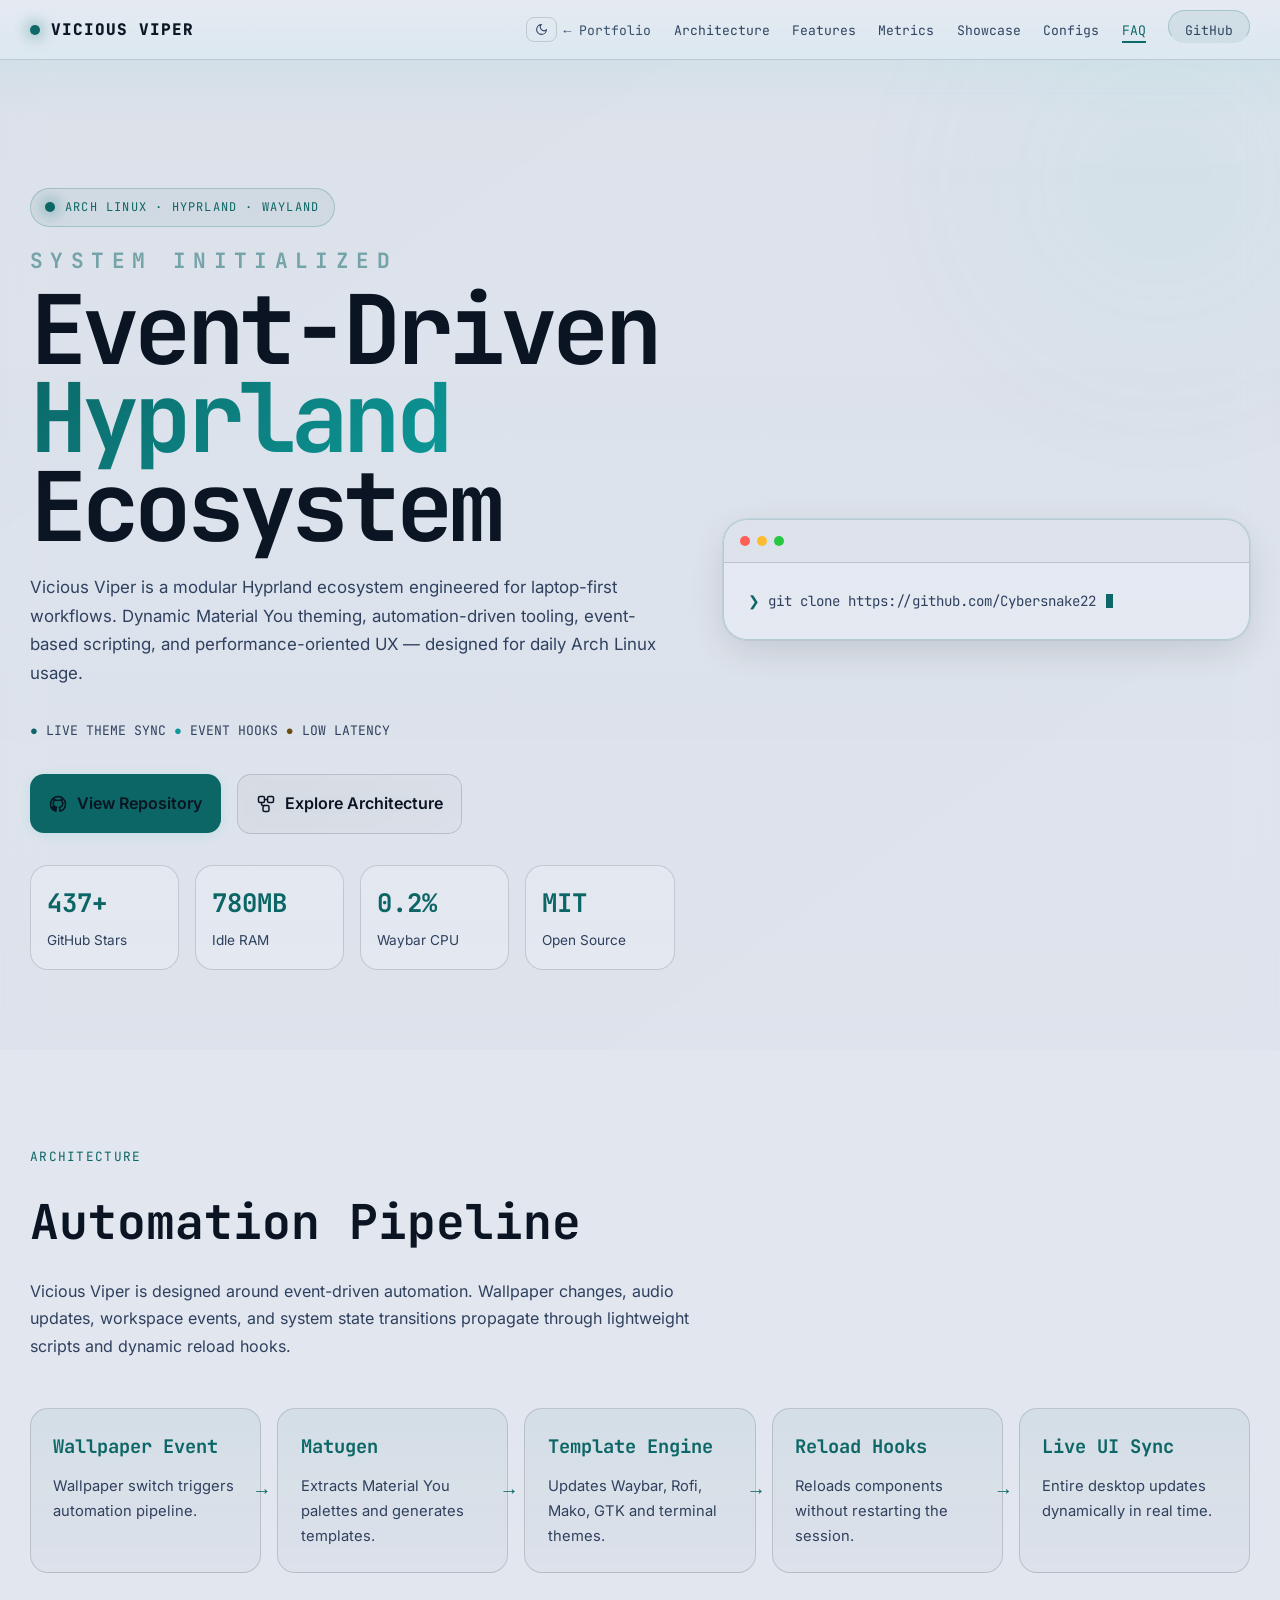
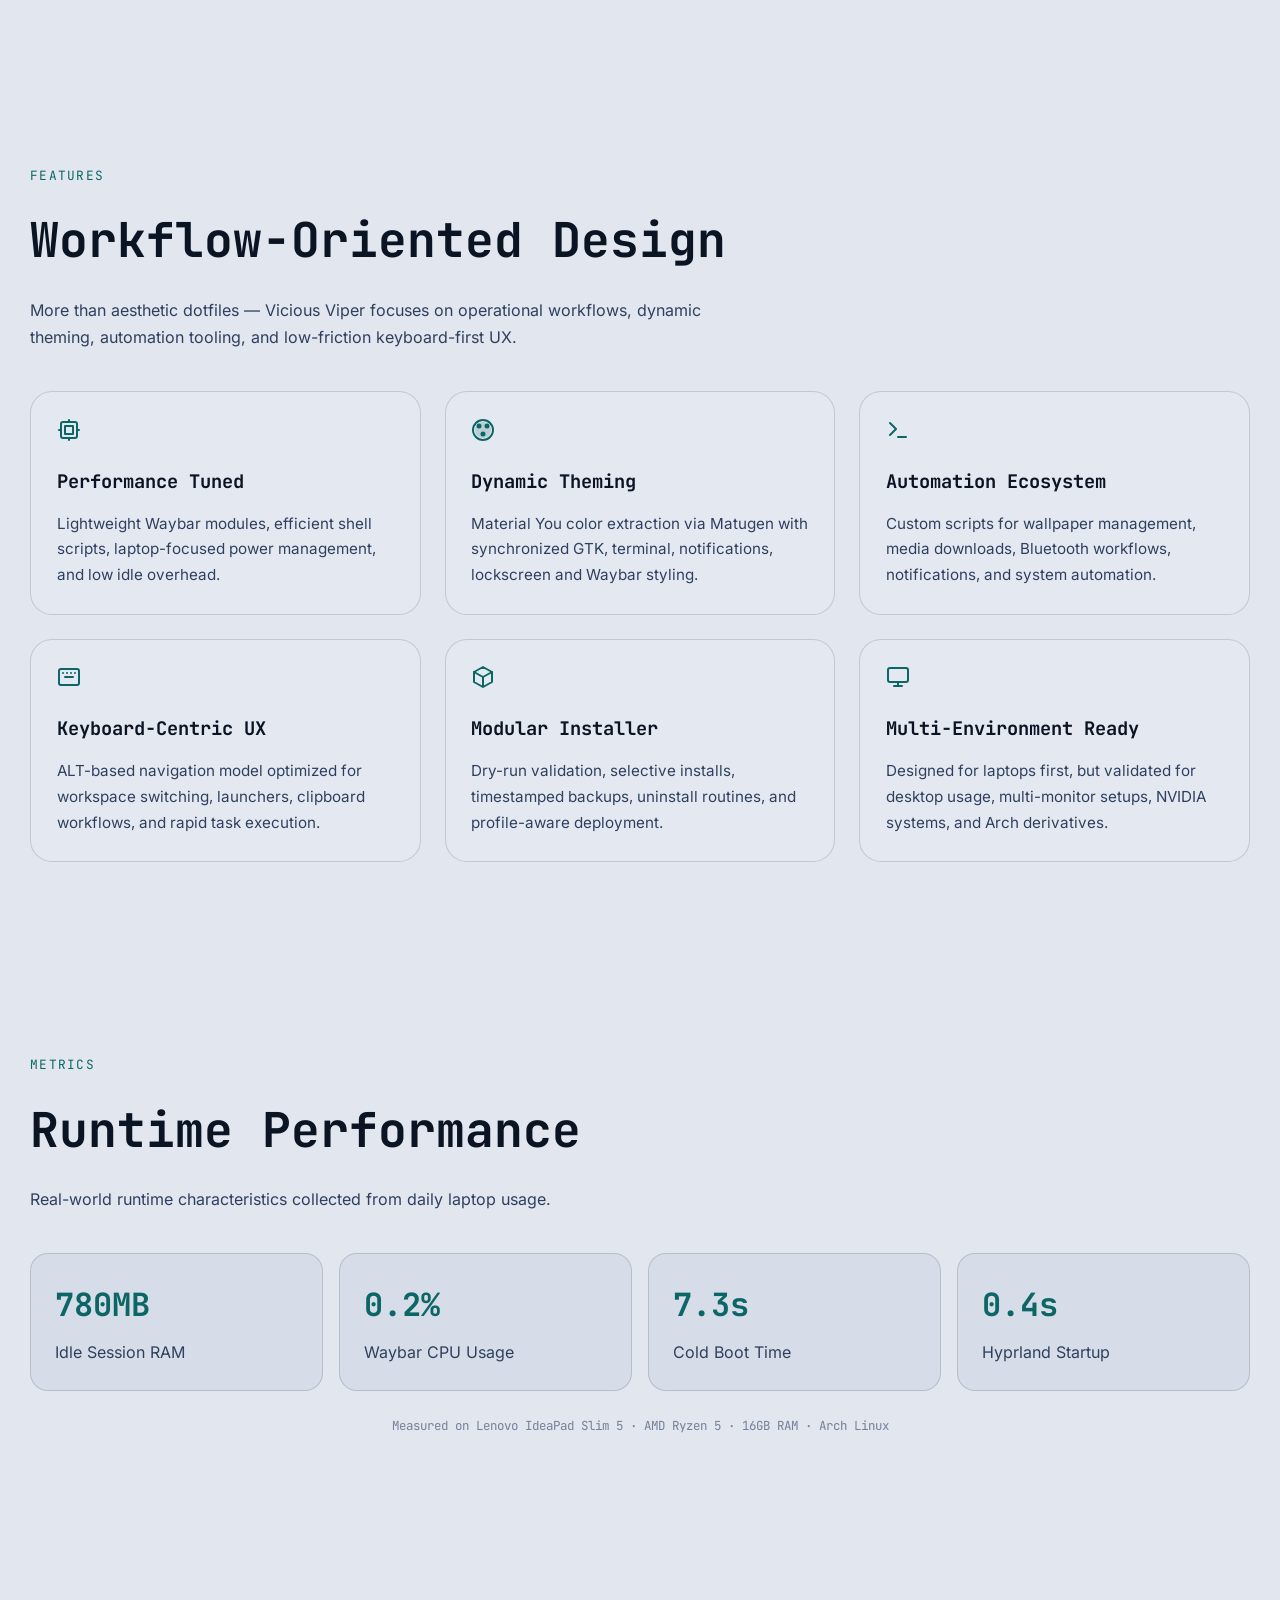
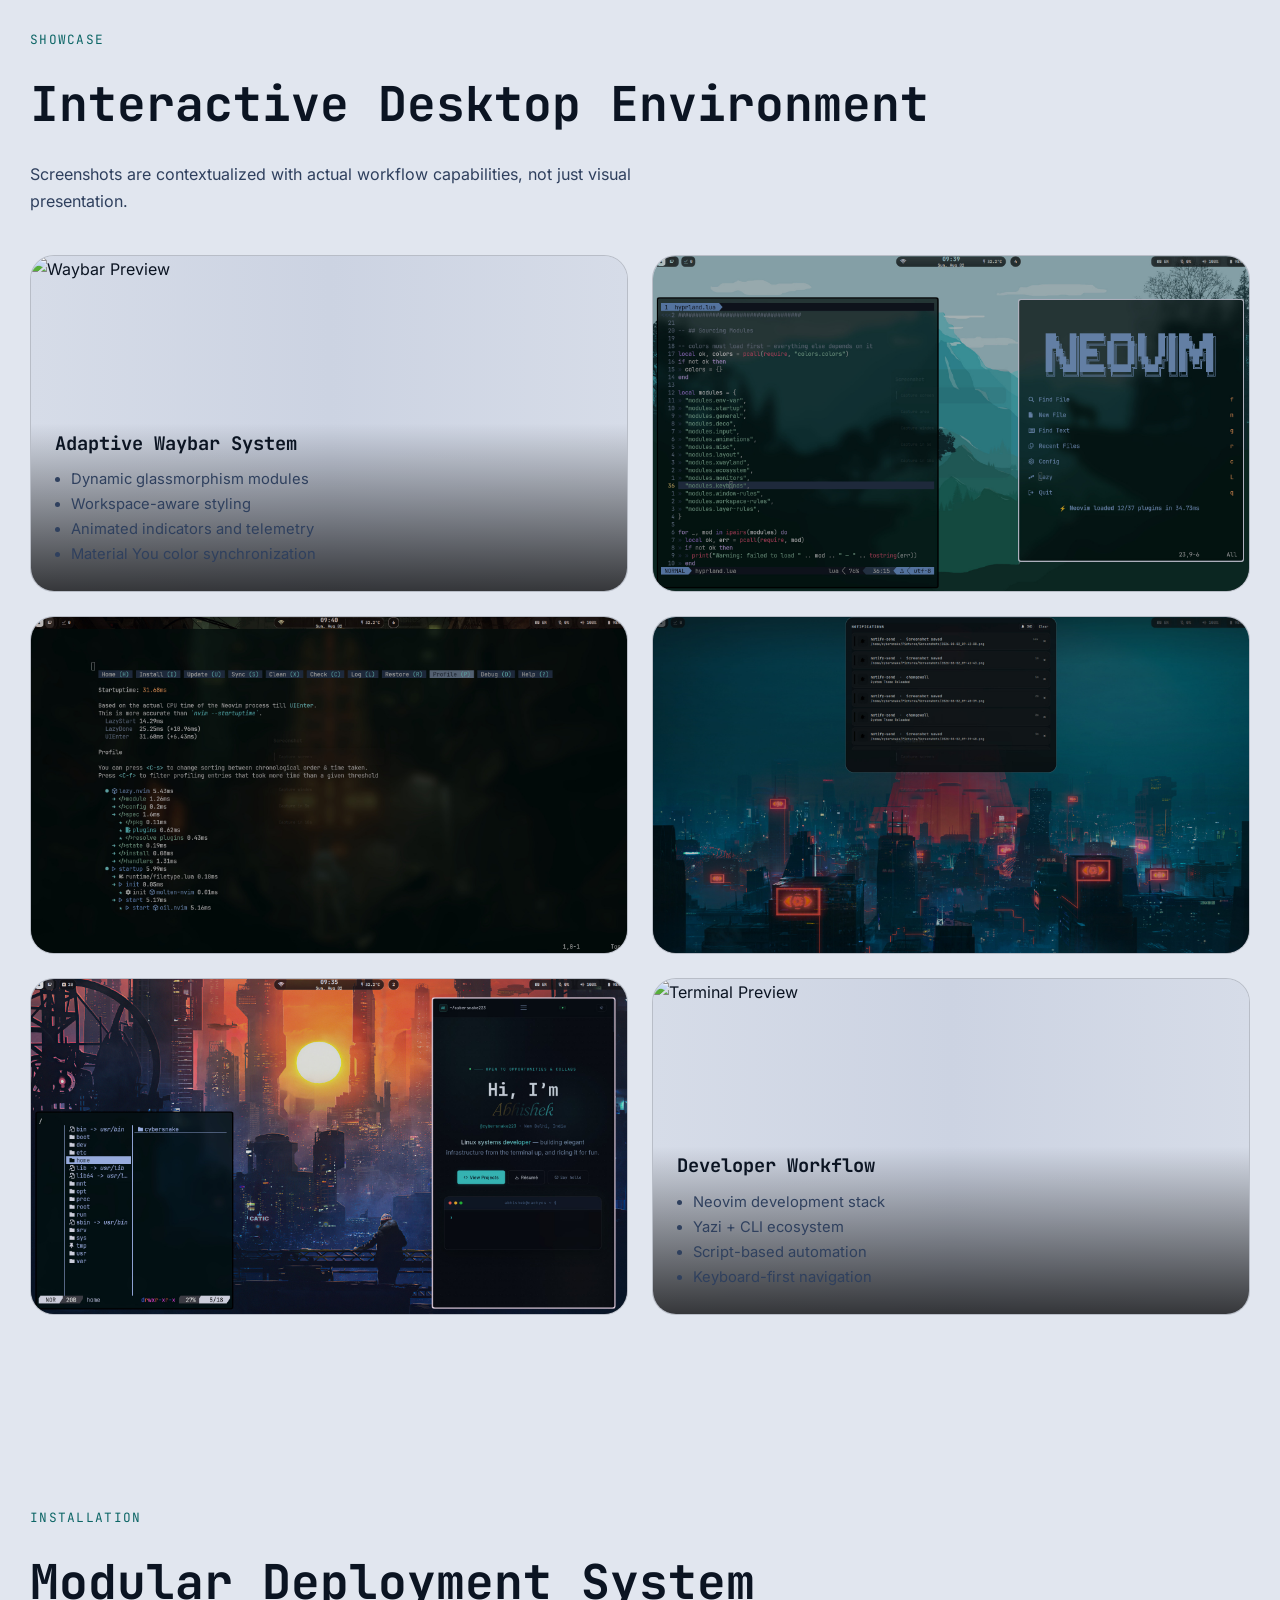
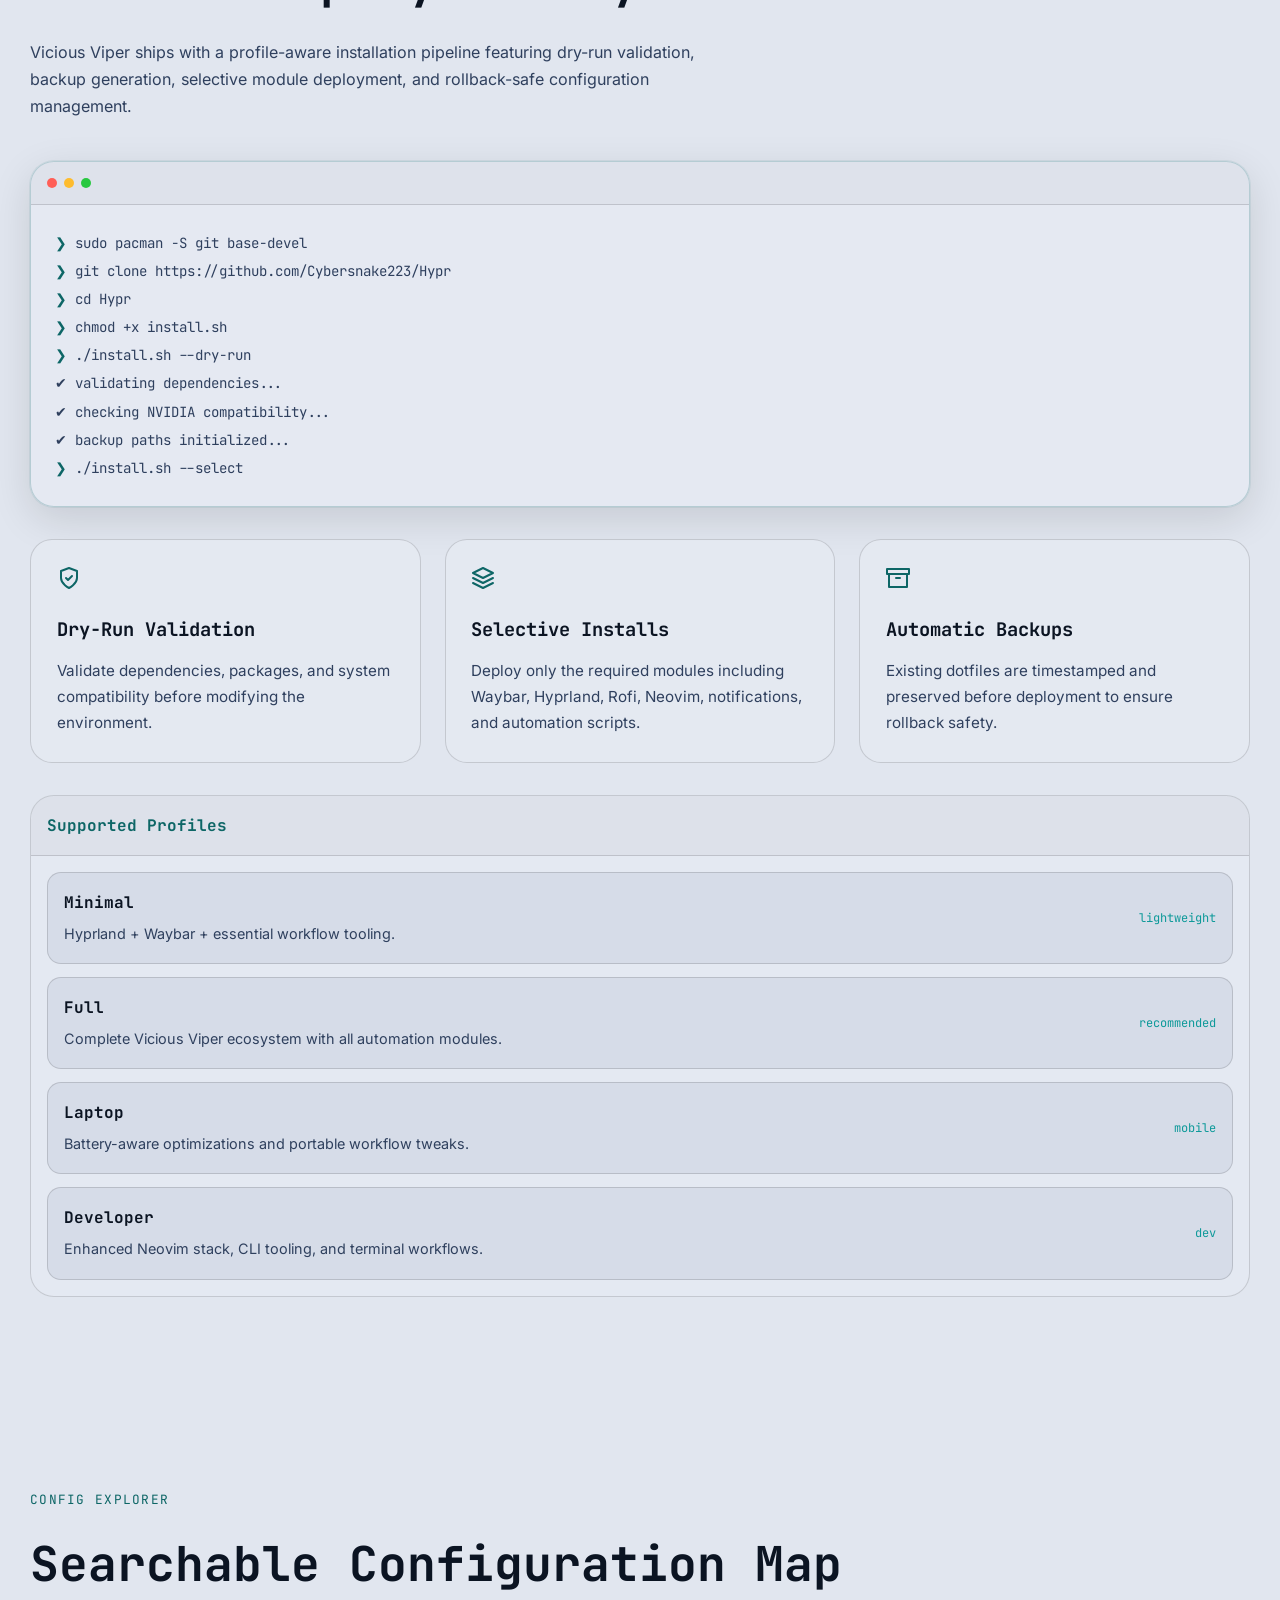
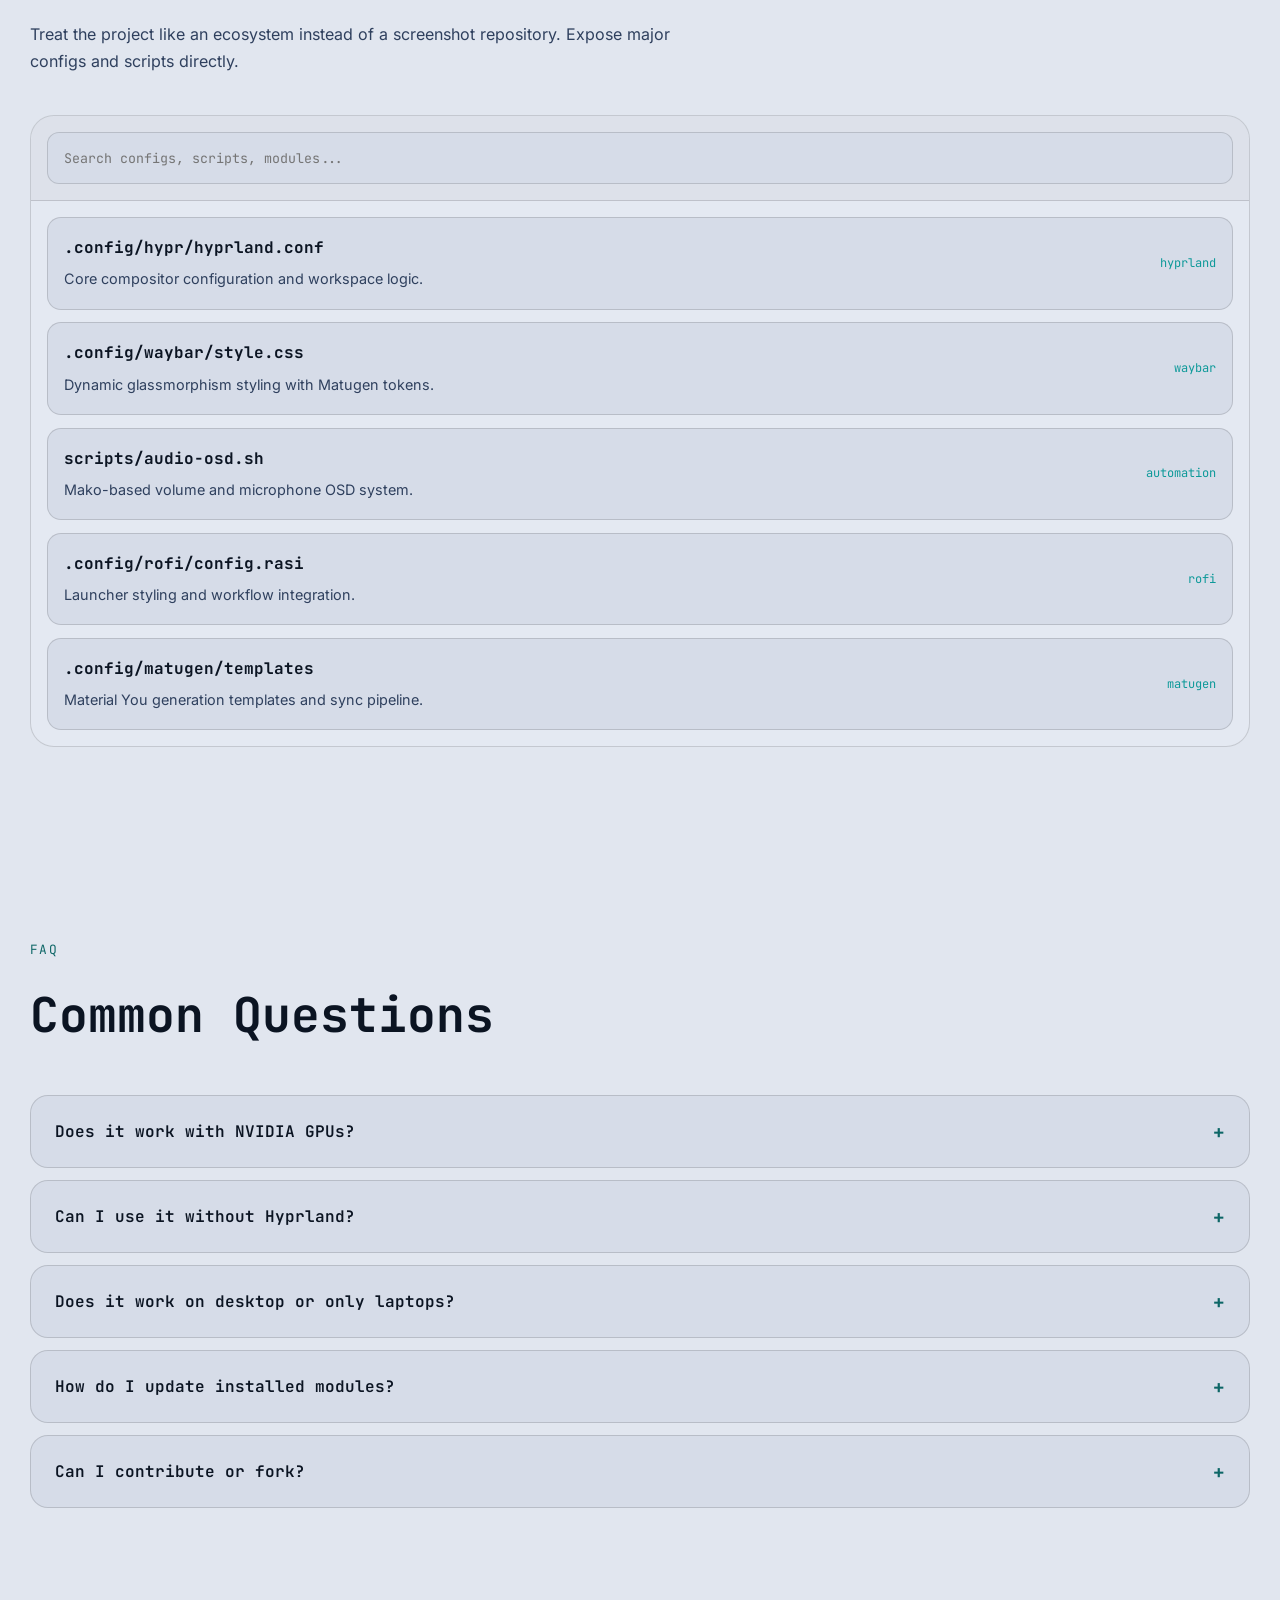
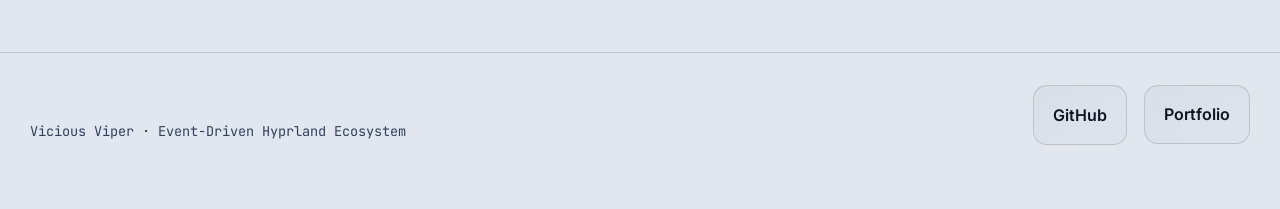
==== commit 6d93d1f4: "fix: restore broken image paths (webp -> png, .png -> .jpeg)" ====
--- a/vicious-viper/index.html
+++ b/vicious-viper/index.html
@@ -20,7 +20,7 @@
   <meta name="twitter:card" content="summary_large_image" />
   <meta name="twitter:title" content="Vicious Viper — Event-Driven Hyprland Ecosystem" />
   <meta name="twitter:description" content="An event-driven Hyprland ecosystem for Arch Linux featuring dynamic Material You theming, automation-first workflows, and modular installation." />
-  <meta name="twitter:image" content="https://raw.githubusercontent.com/Cybersnake223/Hypr/main/assets/asset1.png" />
+  <meta name="twitter:image" content="https://raw.githubusercontent.com/Cybersnake223/Hypr/main/assets/asset1.jpeg" />
   <meta name="twitter:creator" content="@cybersnake223" />
 
   <script type="application/ld+json">
@@ -35,13 +35,13 @@
   />
   <meta
     property="og:image"
-    content="https://raw.githubusercontent.com/Cybersnake223/Hypr/main/assets/asset1.png"
+    content="https://raw.githubusercontent.com/Cybersnake223/Hypr/main/assets/asset1.jpeg"
   />
 
-  <link rel="preload" as="image" href="assets/asset4.webp" fetchpriority="high" type="image/webp">
-  <link rel="preload" as="image" href="https://raw.githubusercontent.com/Cybersnake223/Hypr/main/assets/asset1.png" type="image/png">
-  <link rel="preload" as="image" href="https://raw.githubusercontent.com/Cybersnake223/Hypr/main/assets/asset2.png" type="image/png">
-  <link rel="preload" as="image" href="https://raw.githubusercontent.com/Cybersnake223/Hypr/main/assets/asset3.png" type="image/png">
+  <link rel="preload" as="image" href="assets/asset4.png" fetchpriority="high" type="image/png">
+  <link rel="preload" as="image" href="https://raw.githubusercontent.com/Cybersnake223/Hypr/main/assets/asset1.jpeg" type="image/jpeg">
+  <link rel="preload" as="image" href="https://raw.githubusercontent.com/Cybersnake223/Hypr/main/assets/asset2.jpeg" type="image/jpeg">
+  <link rel="preload" as="image" href="https://raw.githubusercontent.com/Cybersnake223/Hypr/main/assets/asset3.jpeg" type="image/jpeg">
   <link rel="stylesheet" href="assets/fonts/fonts.css">
   <link rel="stylesheet" href="vicious-viper.css">
 </head>
@@ -324,10 +324,10 @@
       <div class="showcase-grid reveal rd2">
 
         <div class="shot" tabindex="0" role="img" aria-label="Adaptive Waybar System — Dynamic glassmorphism modules, workspace-aware styling, animated indicators, Material You color sync">
-          <picture><source srcset="assets/asset3.webp" type="image/webp"><img
+          <picture><img
             loading="lazy"
             decoding="async"
-            src="https://raw.githubusercontent.com/Cybersnake223/Hypr/main/assets/asset3.png"
+            src="https://raw.githubusercontent.com/Cybersnake223/Hypr/main/assets/asset3.jpeg"
             alt="Waybar Preview"
           /></picture>
 
@@ -343,7 +343,7 @@
         </div>
 
         <div class="shot" tabindex="0" role="img" aria-label="Launcher and Workflow Layer — Custom Rofi interface, blur-aware UI, keyboard-first control, wallpaper-reactive palette">
-          <picture><source srcset="assets/asset4.webp" type="image/webp"><source srcset="assets/asset4.png" type="image/png"><img
+          <picture><img
             loading="lazy"
             decoding="async"
             src="assets/asset4.png"
@@ -362,7 +362,7 @@
         </div>
 
         <div class="shot" tabindex="0" role="img" aria-label="Notification and OSD Pipeline — Mako notification stack, custom audio and brightness OSD, event-triggered animations">
-          <picture><source srcset="assets/asset5.webp" type="image/webp"><source srcset="assets/asset5.png" type="image/png"><img
+          <picture><img
             loading="lazy"
             decoding="async"
             src="assets/asset5.png"
@@ -381,7 +381,7 @@
         </div>
 
         <div class="shot" tabindex="0" role="img" aria-label="Hyprlock Experience — Blur-enhanced lockscreen, wallpaper-aware theming, minimal authentication interface">
-          <picture><source srcset="assets/asset6.webp" type="image/webp"><source srcset="assets/asset6.png" type="image/png"><img
+          <picture><img
             loading="lazy"
             decoding="async"
             src="assets/asset6.png"
@@ -400,7 +400,7 @@
         </div>
 
         <div class="shot" tabindex="0" role="img" aria-label="Dynamic Workspace UI — Matugen-generated palette, glassmorphism Waybar, event-driven workspace indicators, Mako OSD">
-          <picture><source srcset="assets/asset1.webp" type="image/webp"><source srcset="assets/asset1.png" type="image/png"><img
+          <picture><img
             loading="lazy"
             decoding="async"
             src="assets/asset1.png"
@@ -419,10 +419,10 @@
         </div>
 
         <div class="shot" tabindex="0" role="img" aria-label="Developer Workflow — Neovim development stack, Yazi and CLI ecosystem, script-based automation, keyboard-first navigation">
-          <picture><source srcset="assets/asset2.webp" type="image/webp"><img
+          <picture><img
             loading="lazy"
             decoding="async"
-            src="https://raw.githubusercontent.com/Cybersnake223/Hypr/main/assets/asset2.png"
+            src="https://raw.githubusercontent.com/Cybersnake223/Hypr/main/assets/asset2.jpeg"
             alt="Terminal Preview"
           /></picture>
 
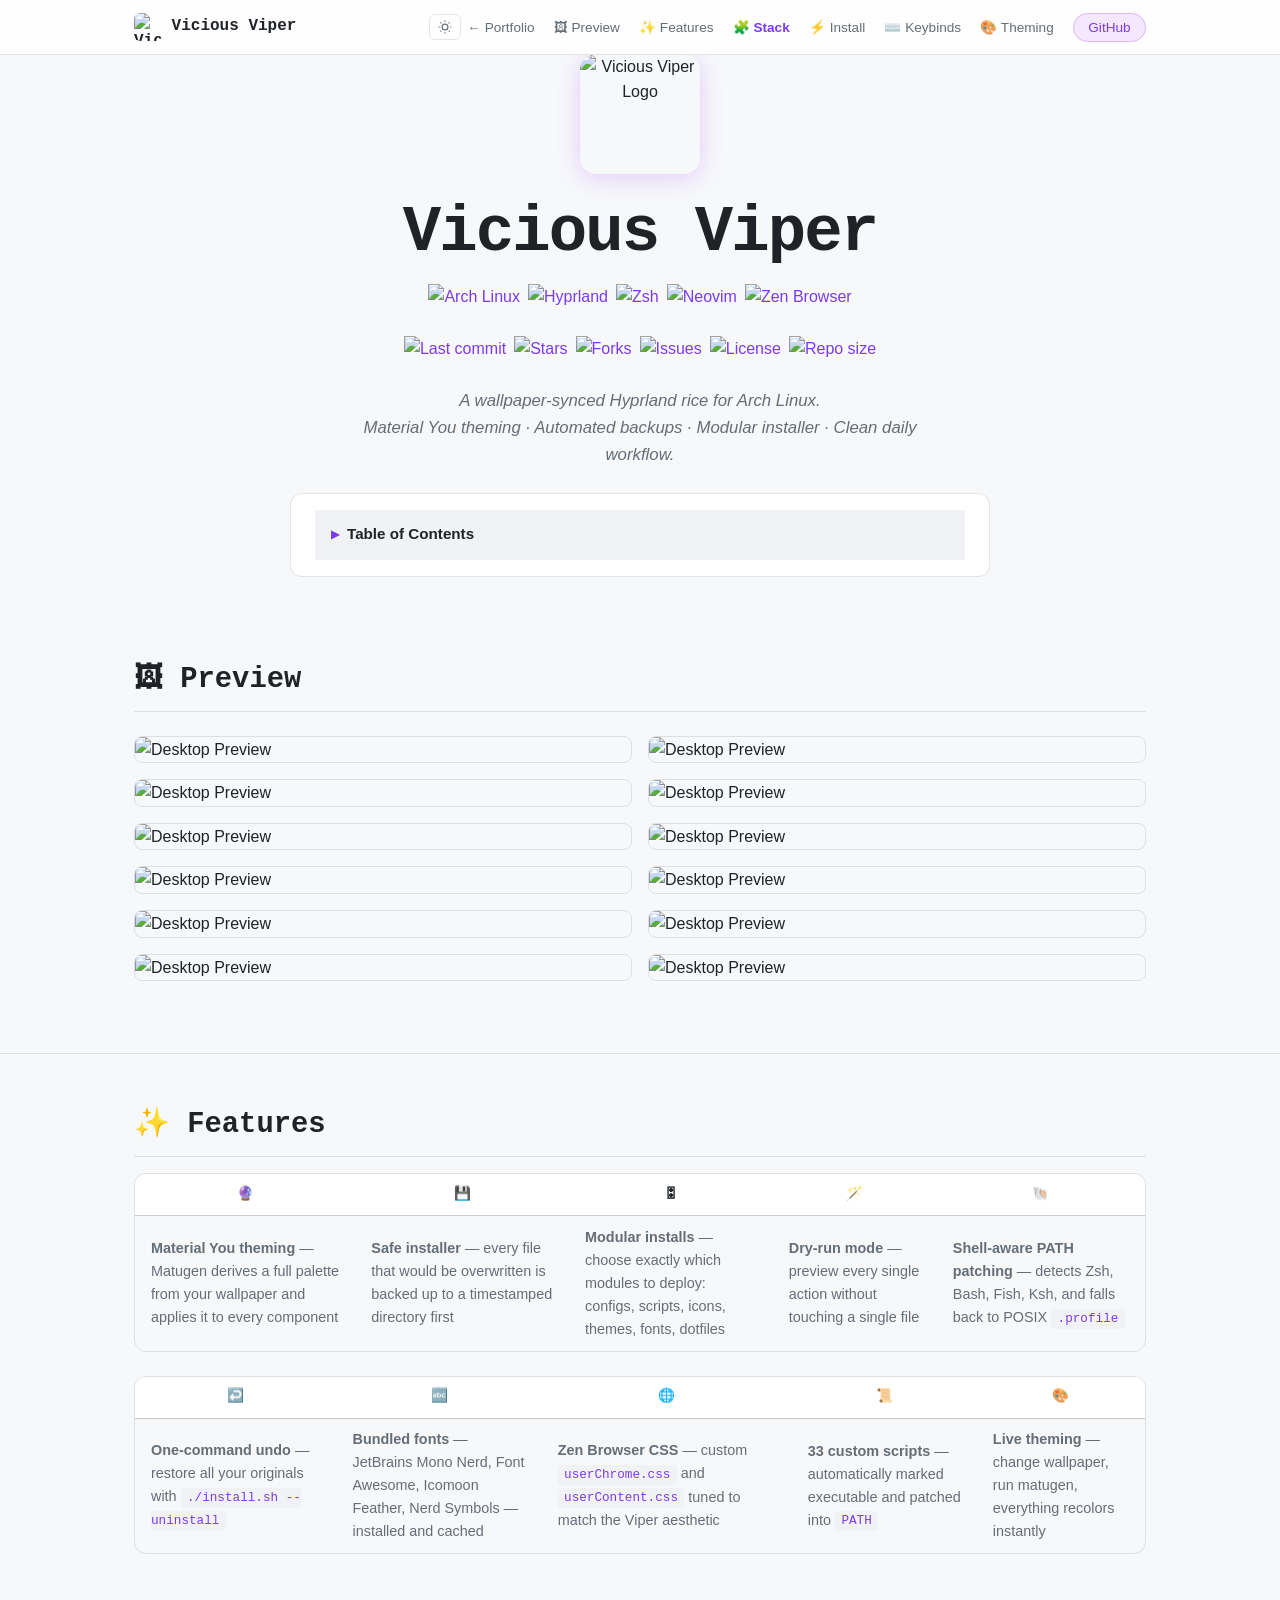
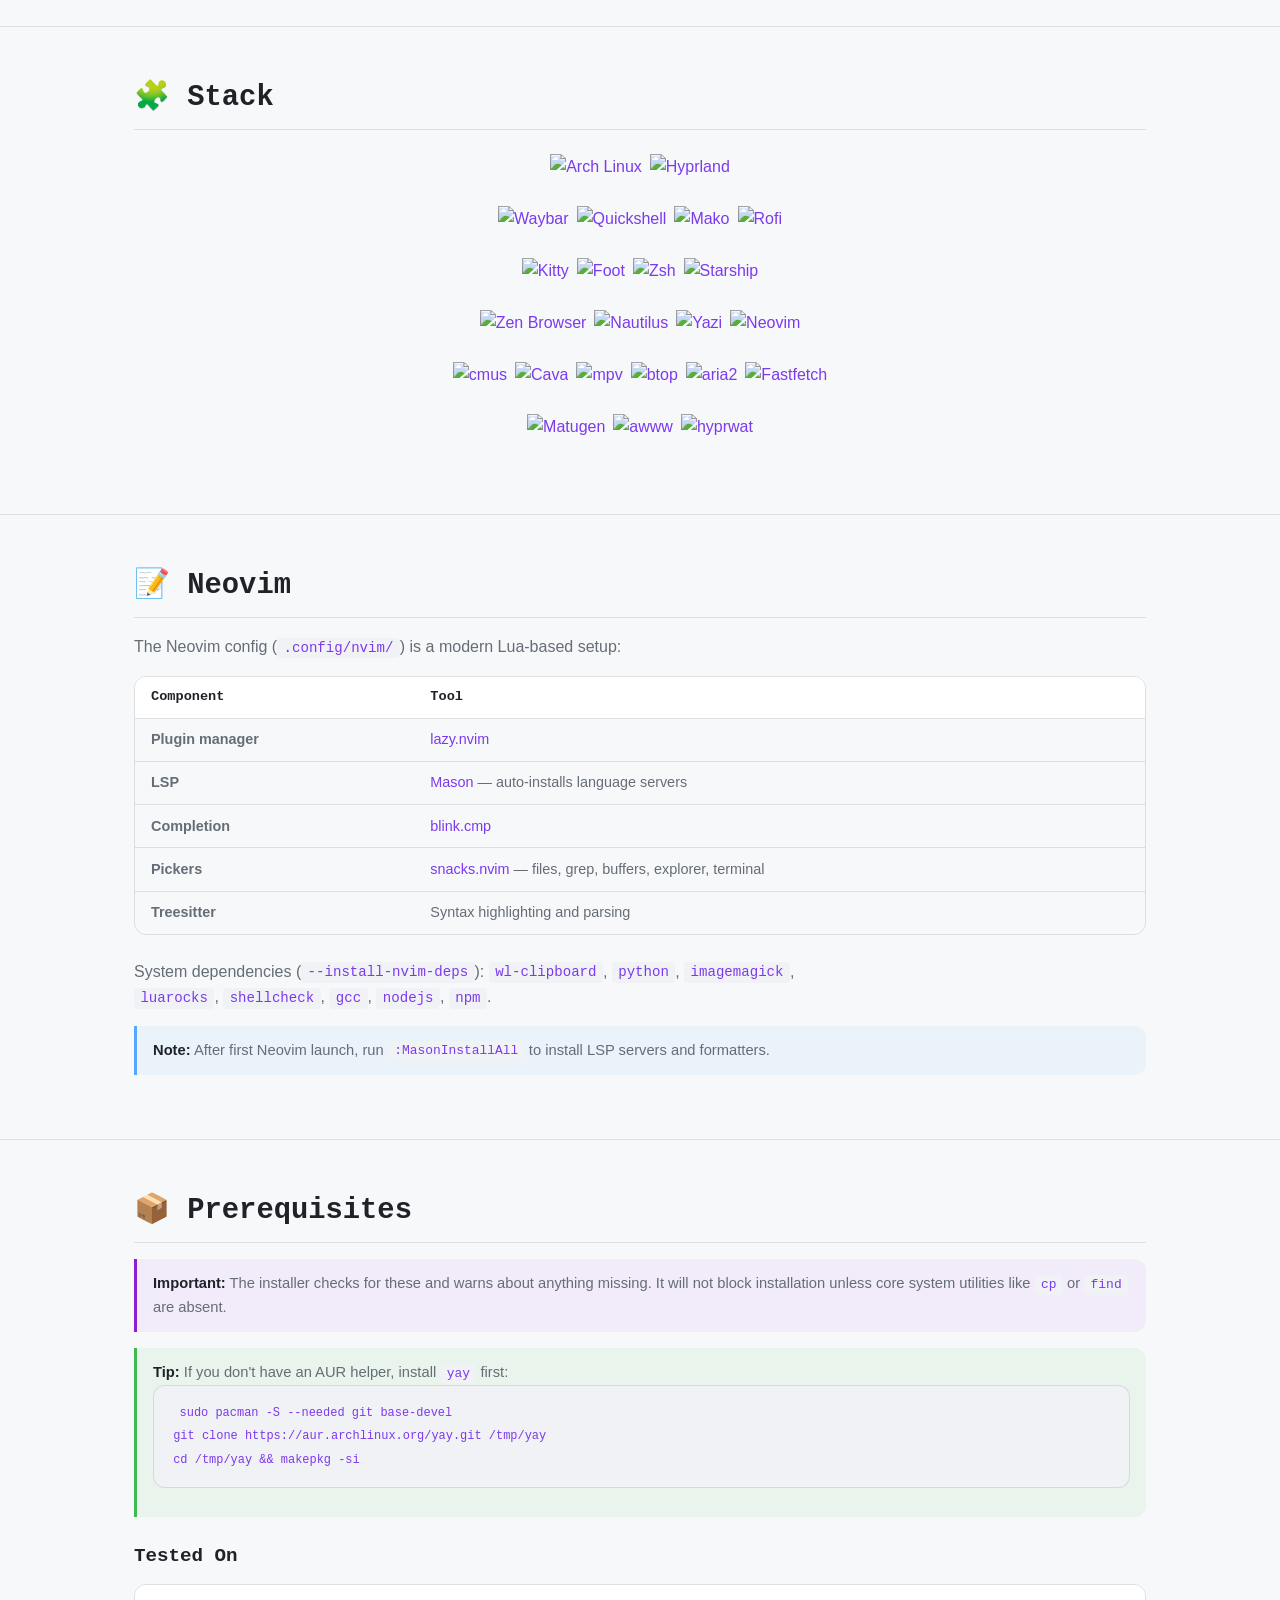
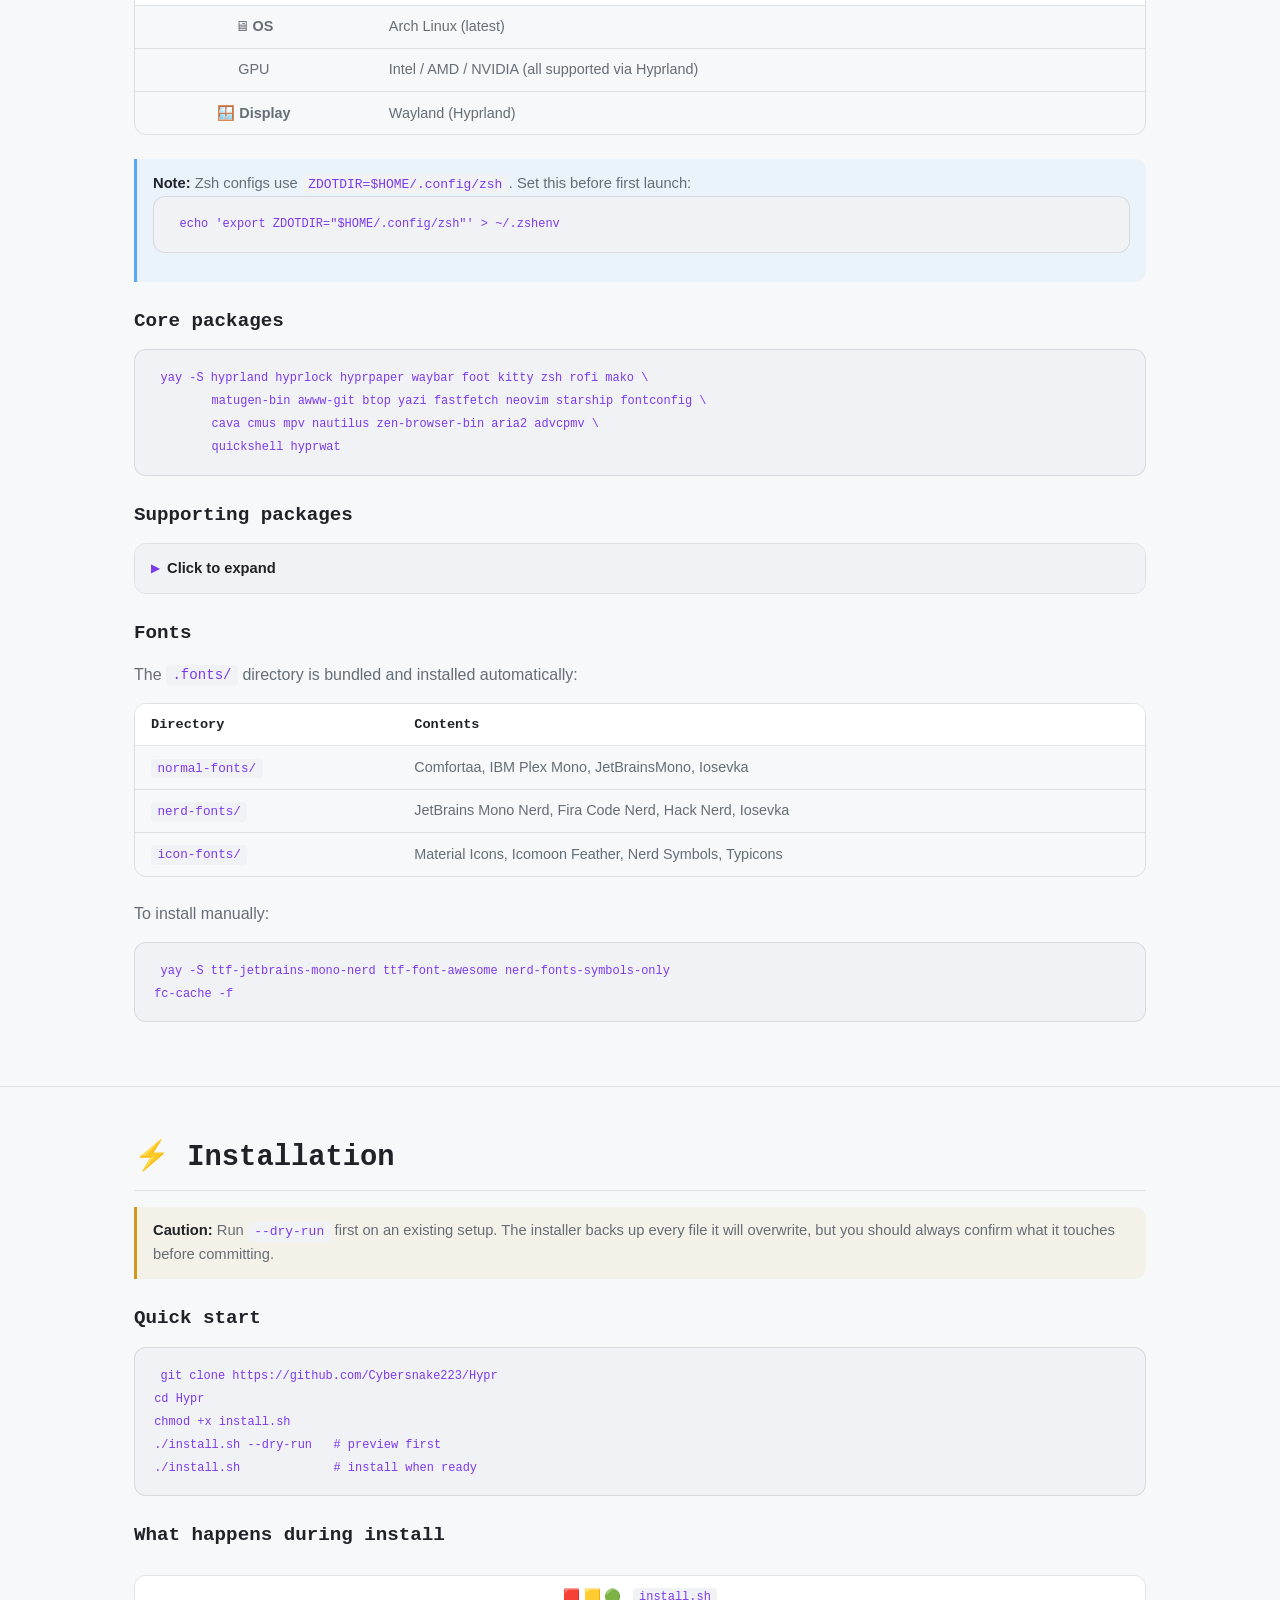
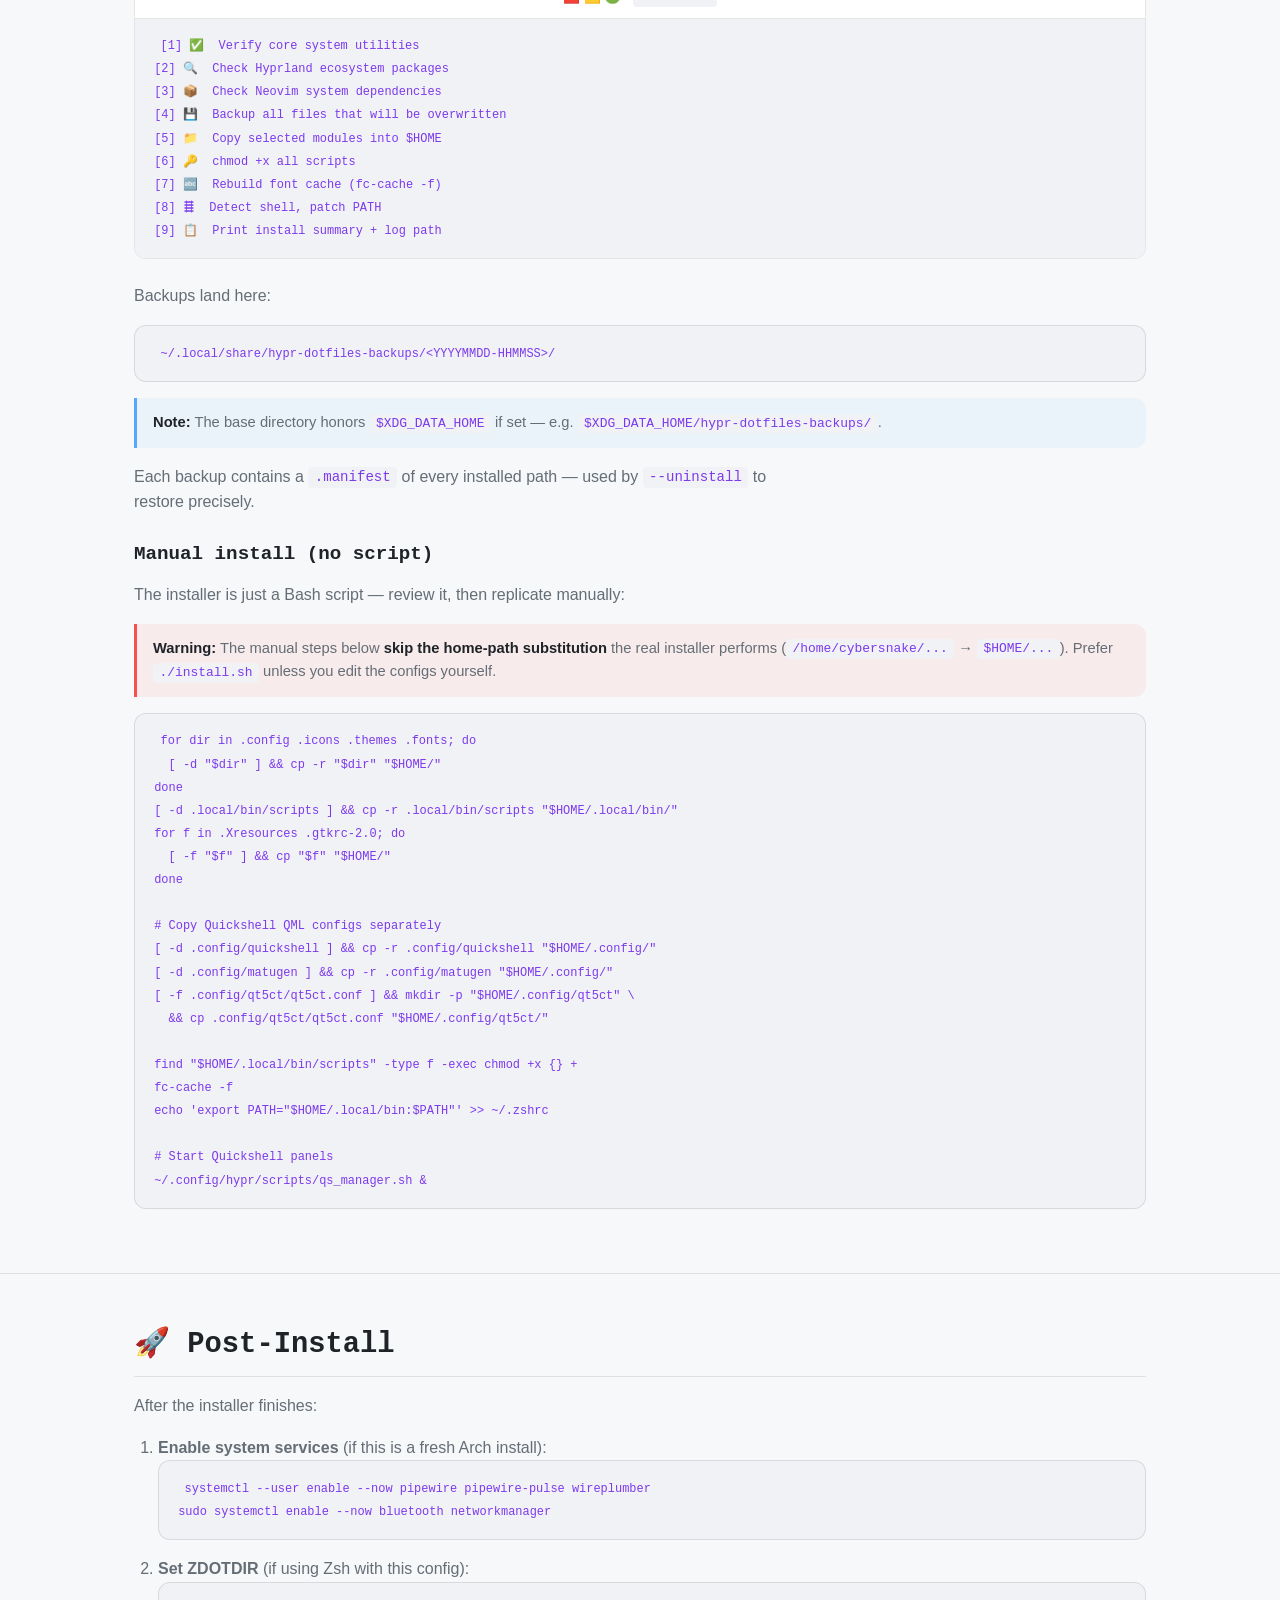
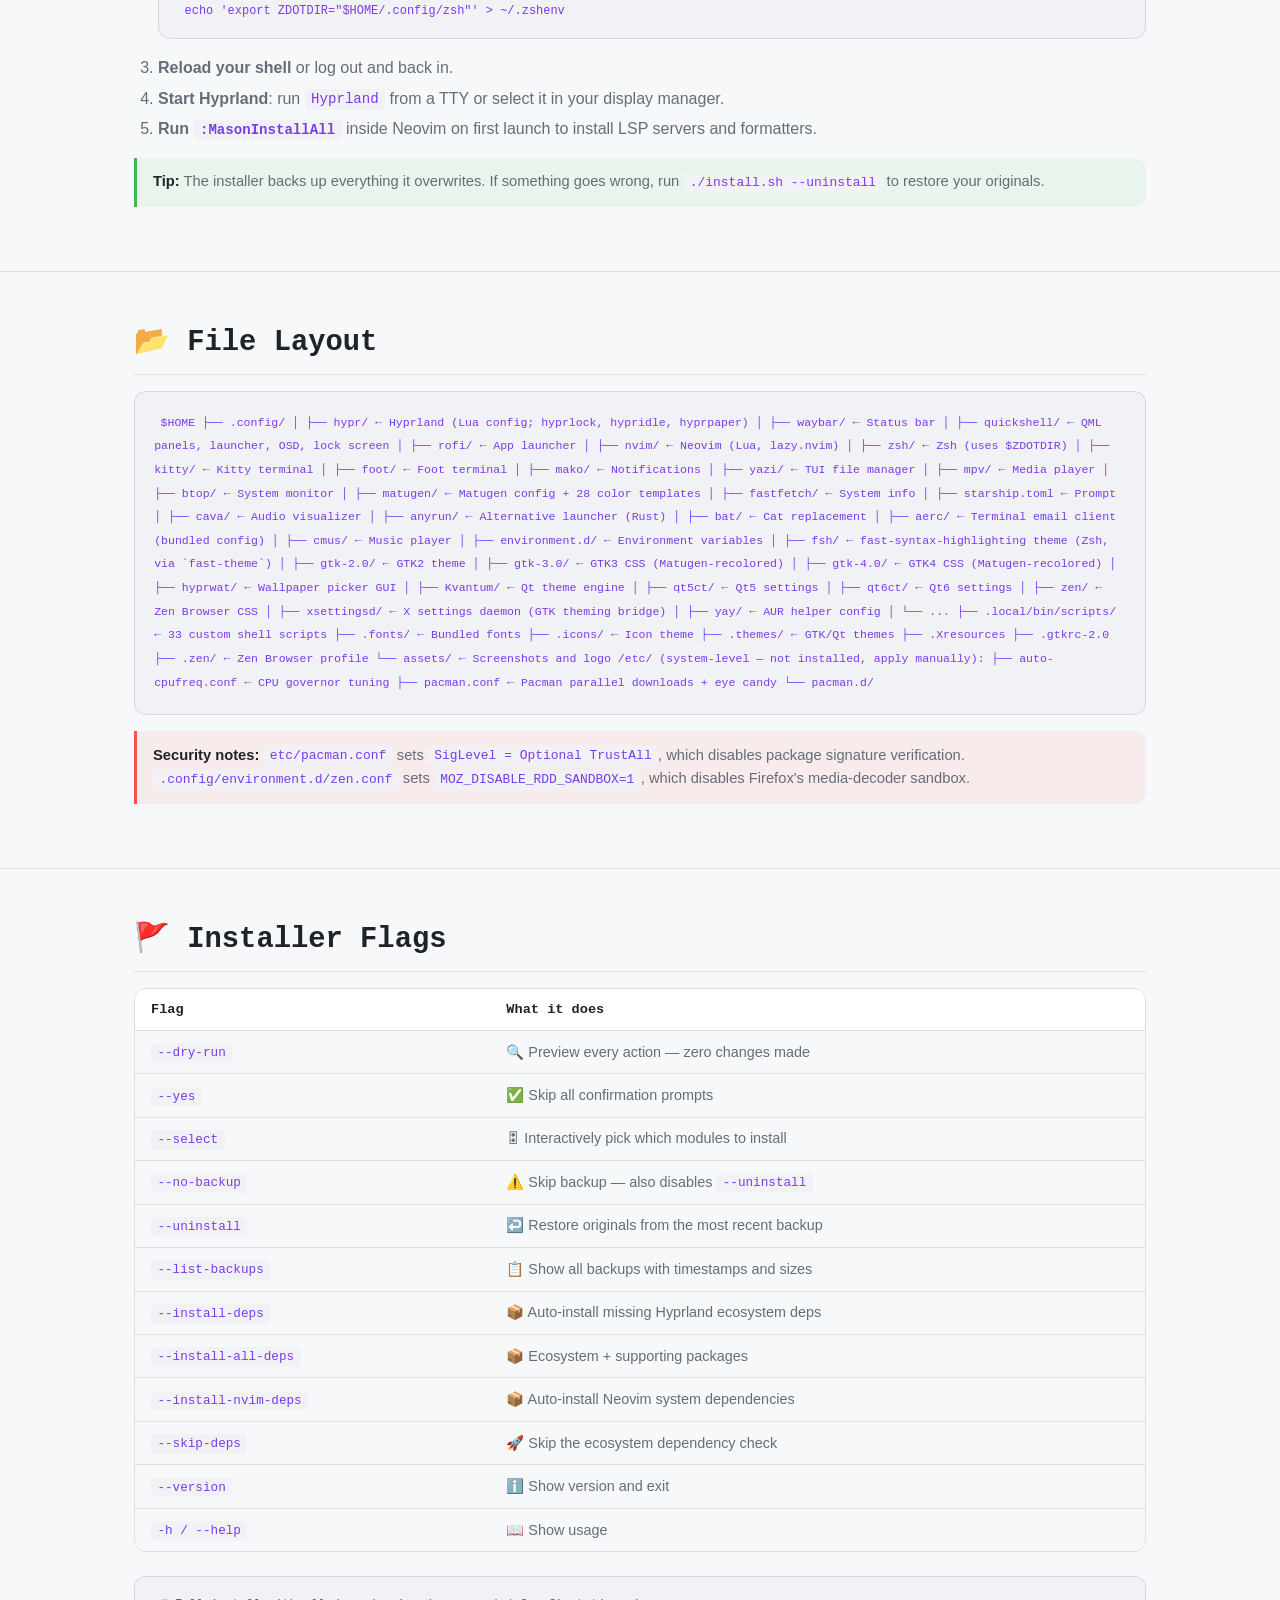
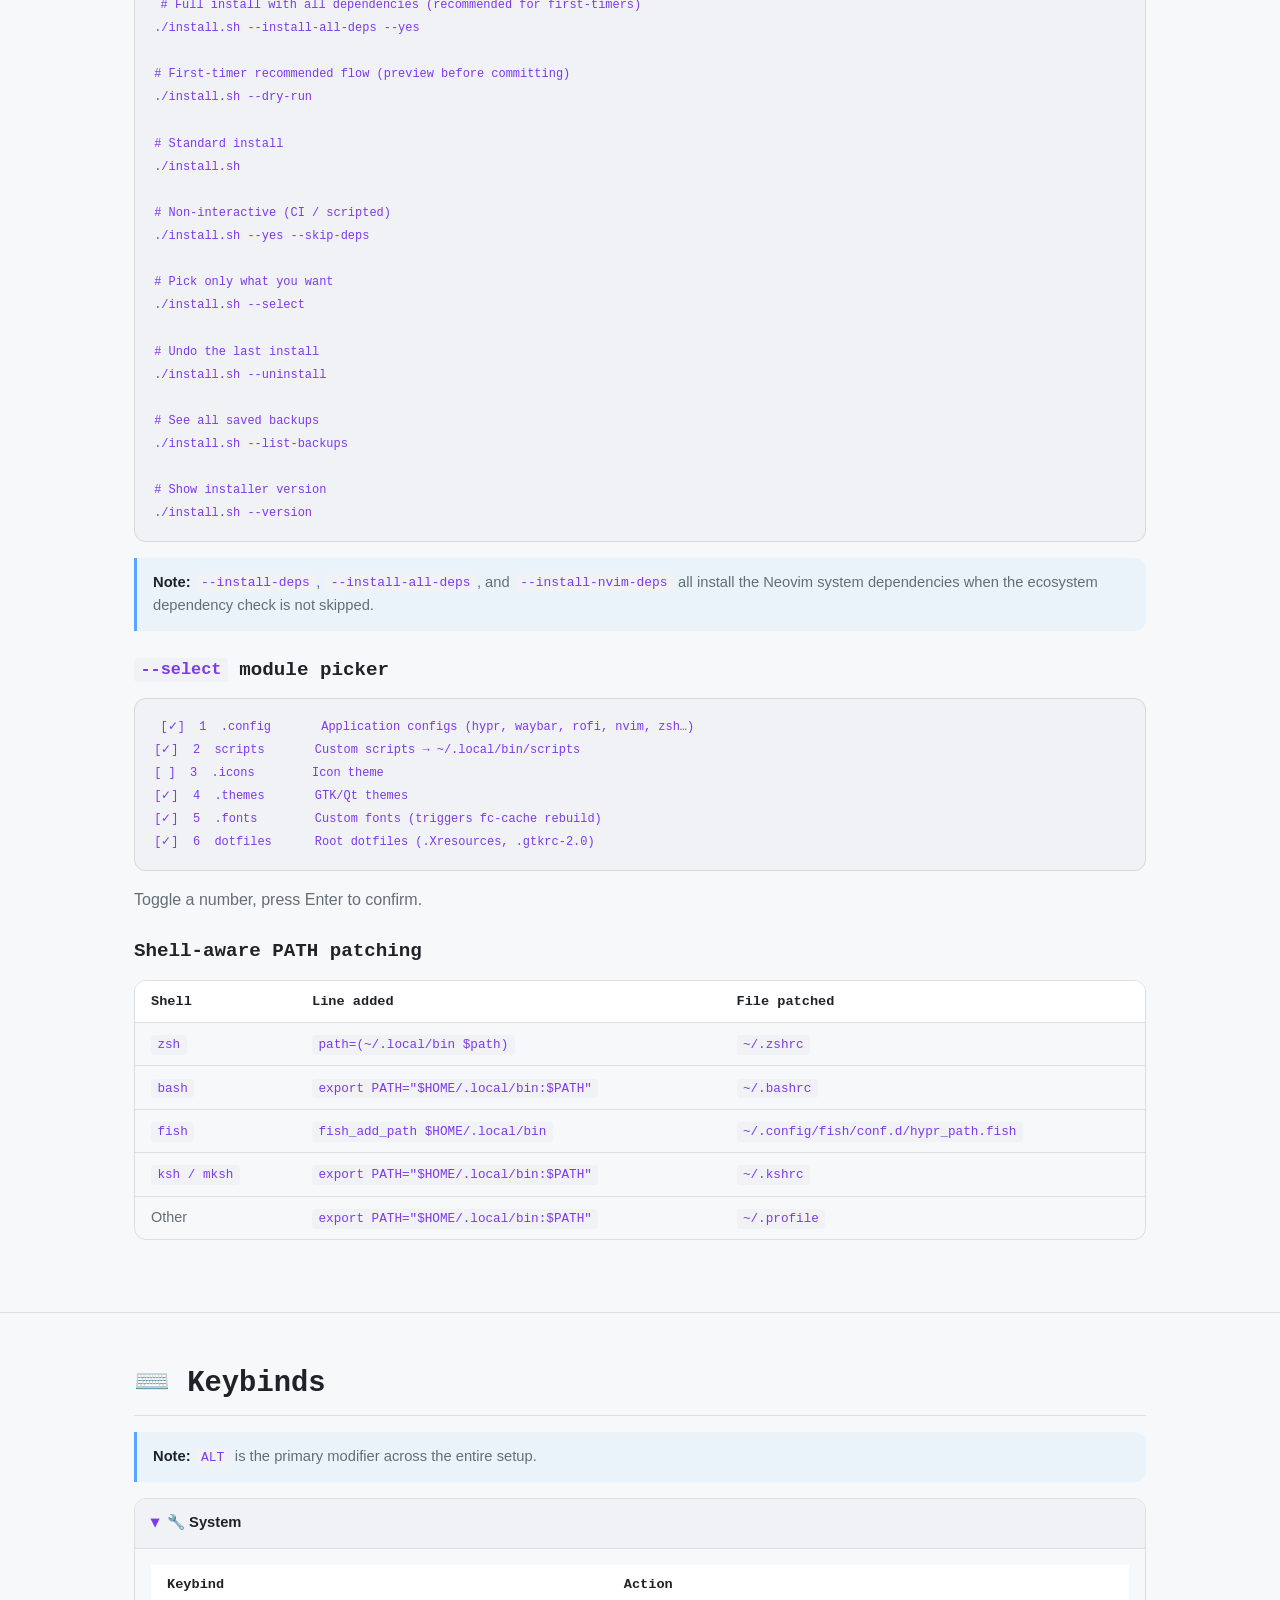
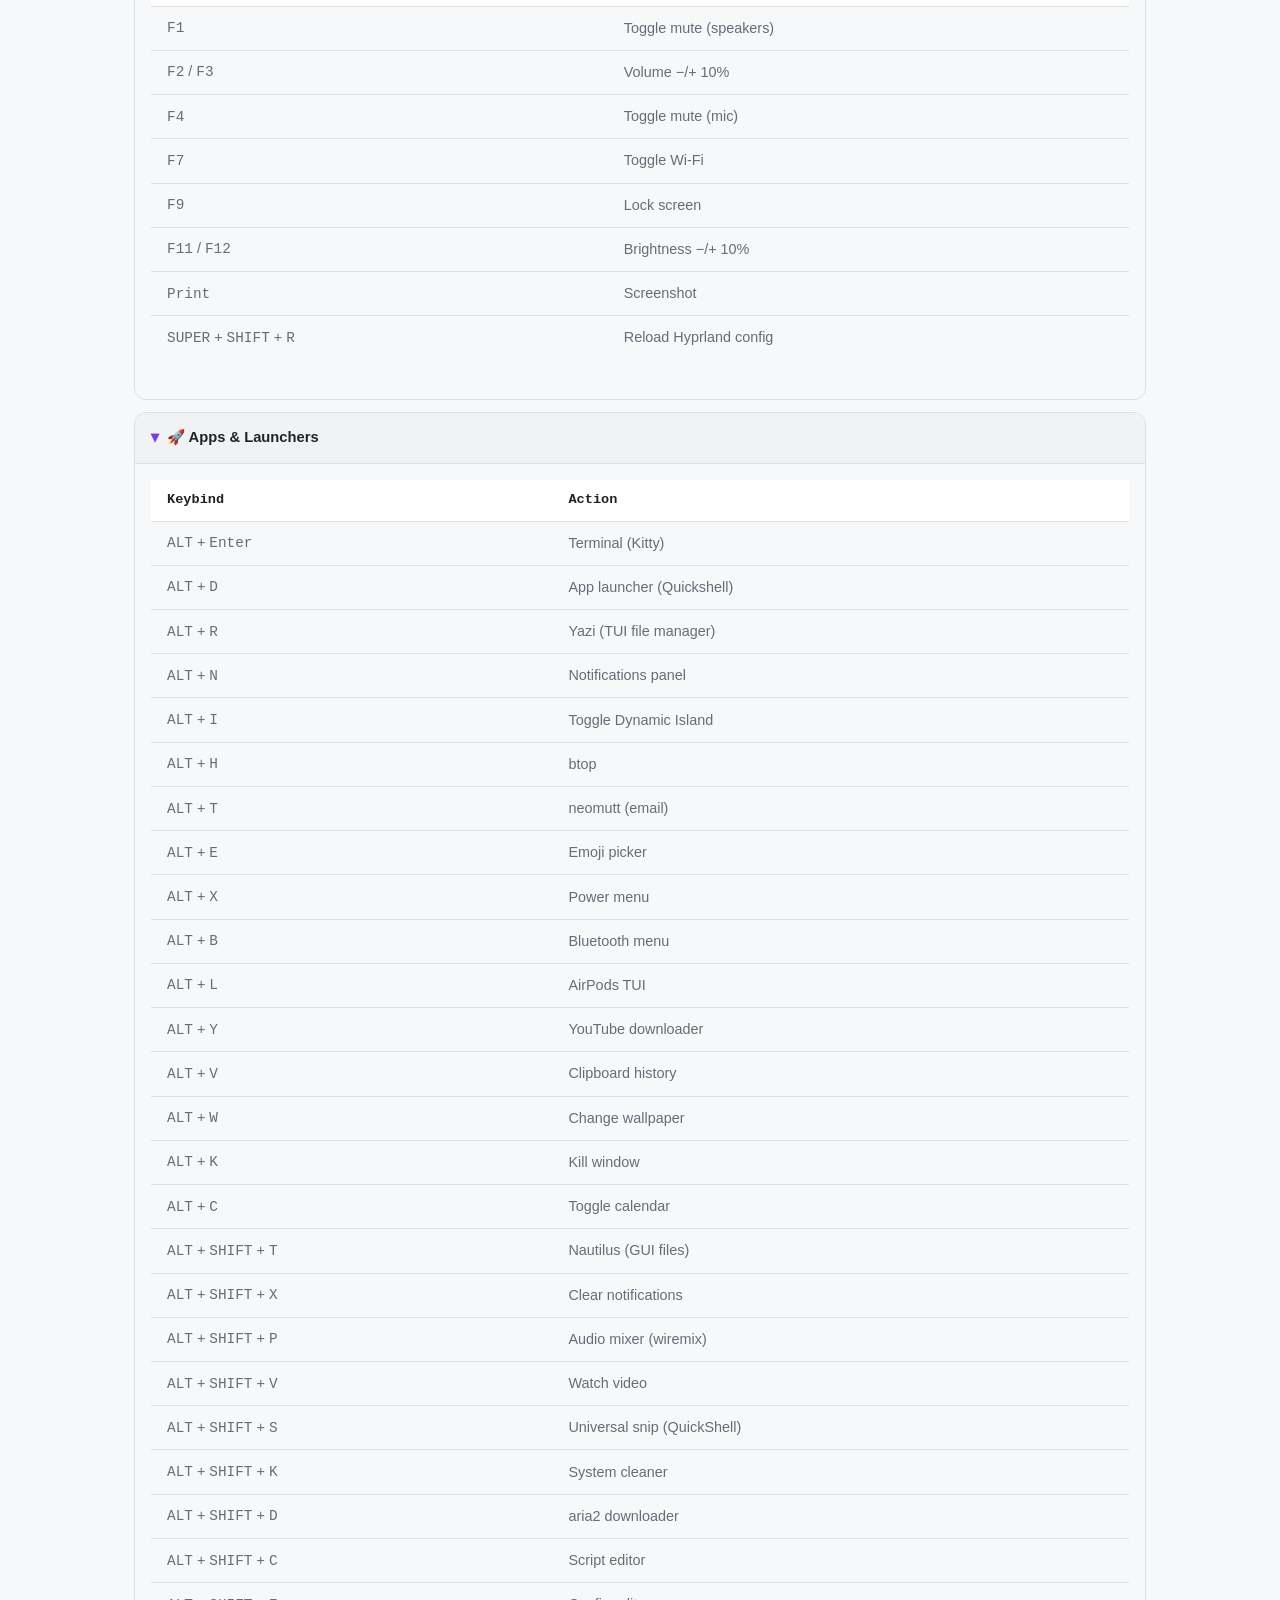
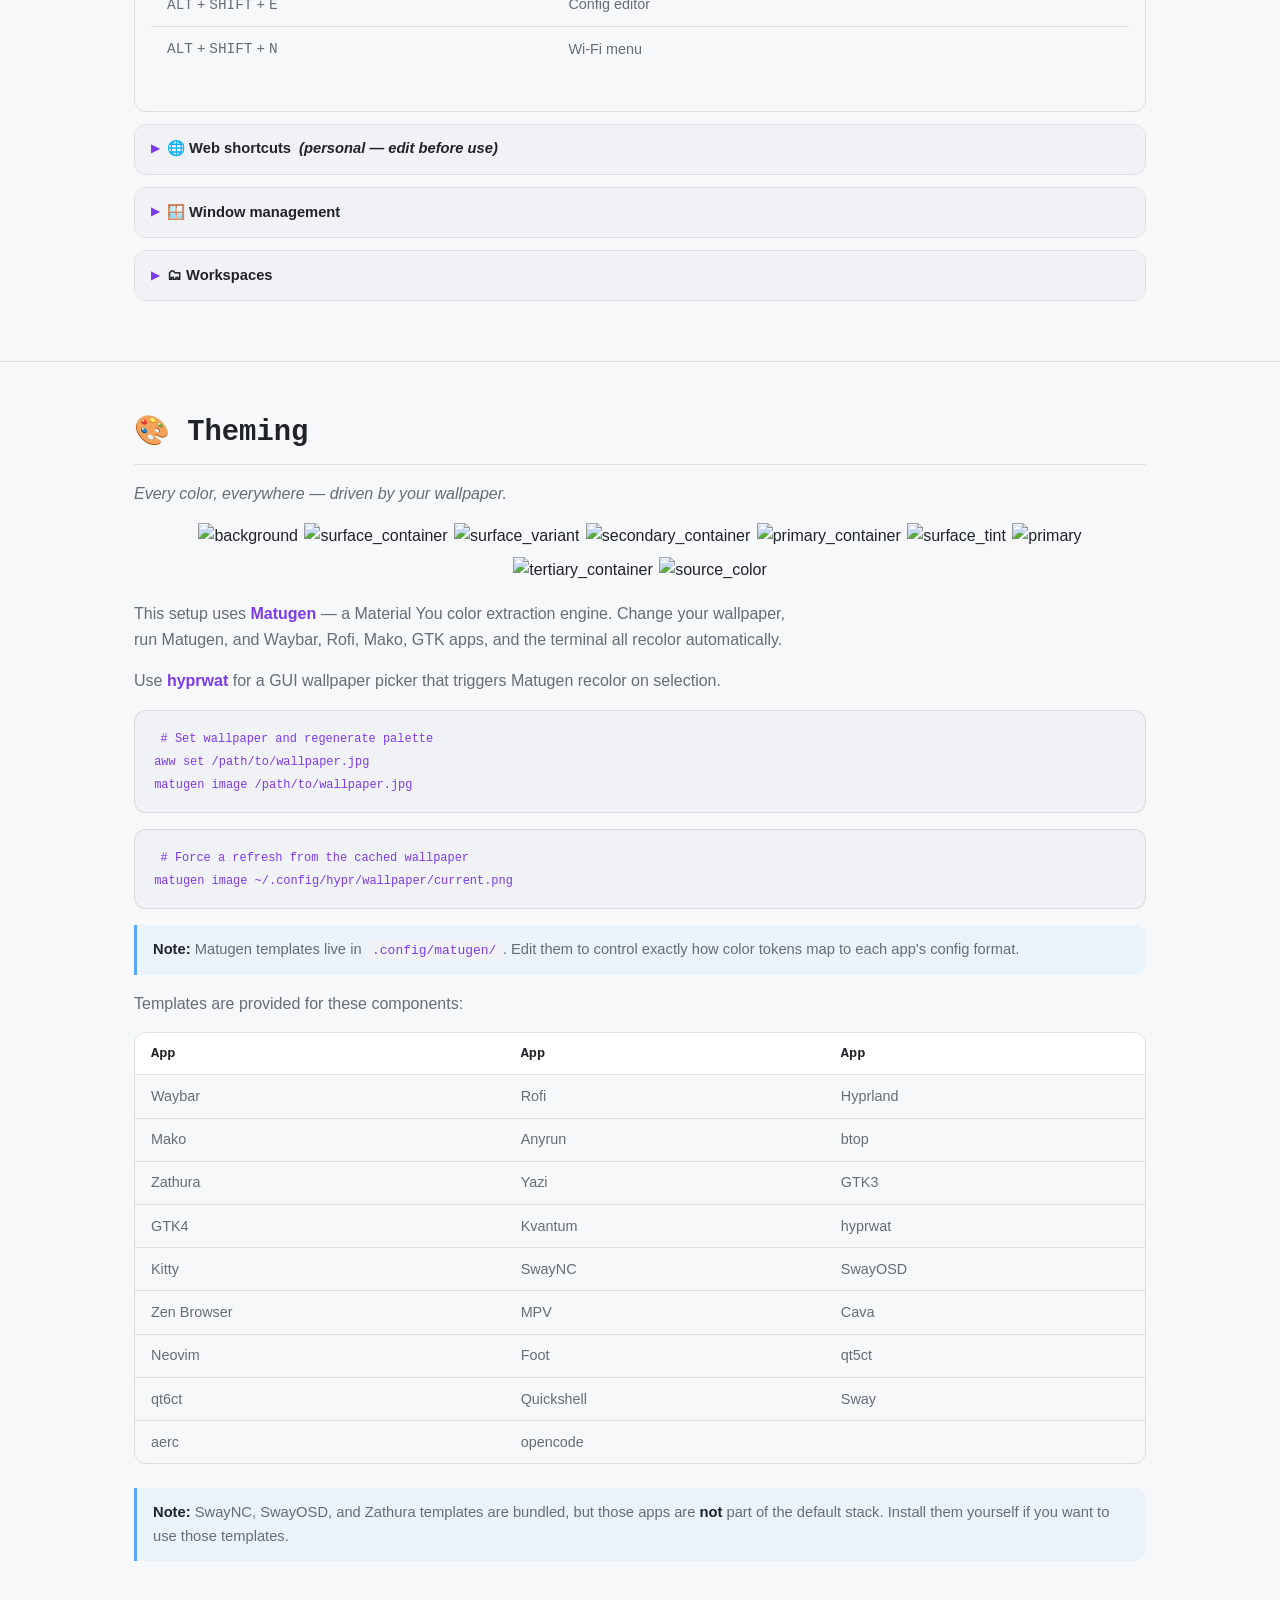
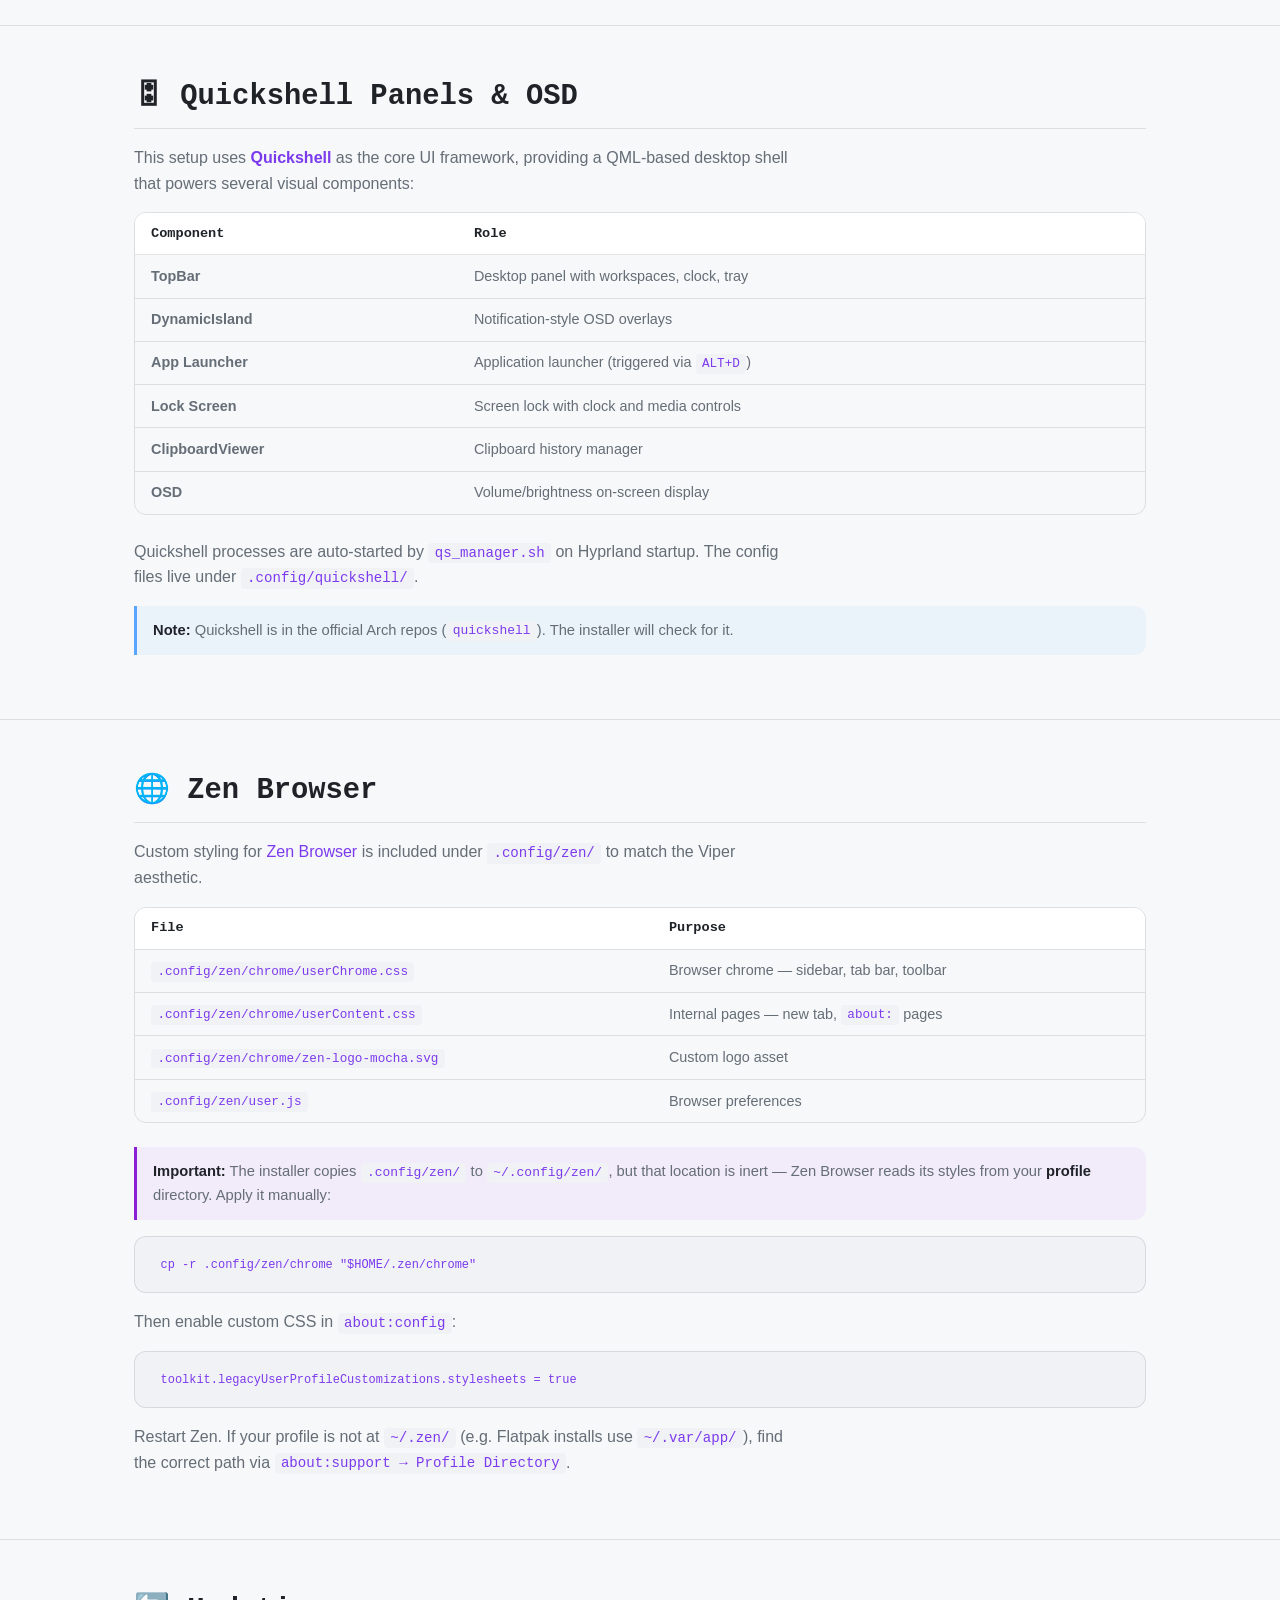
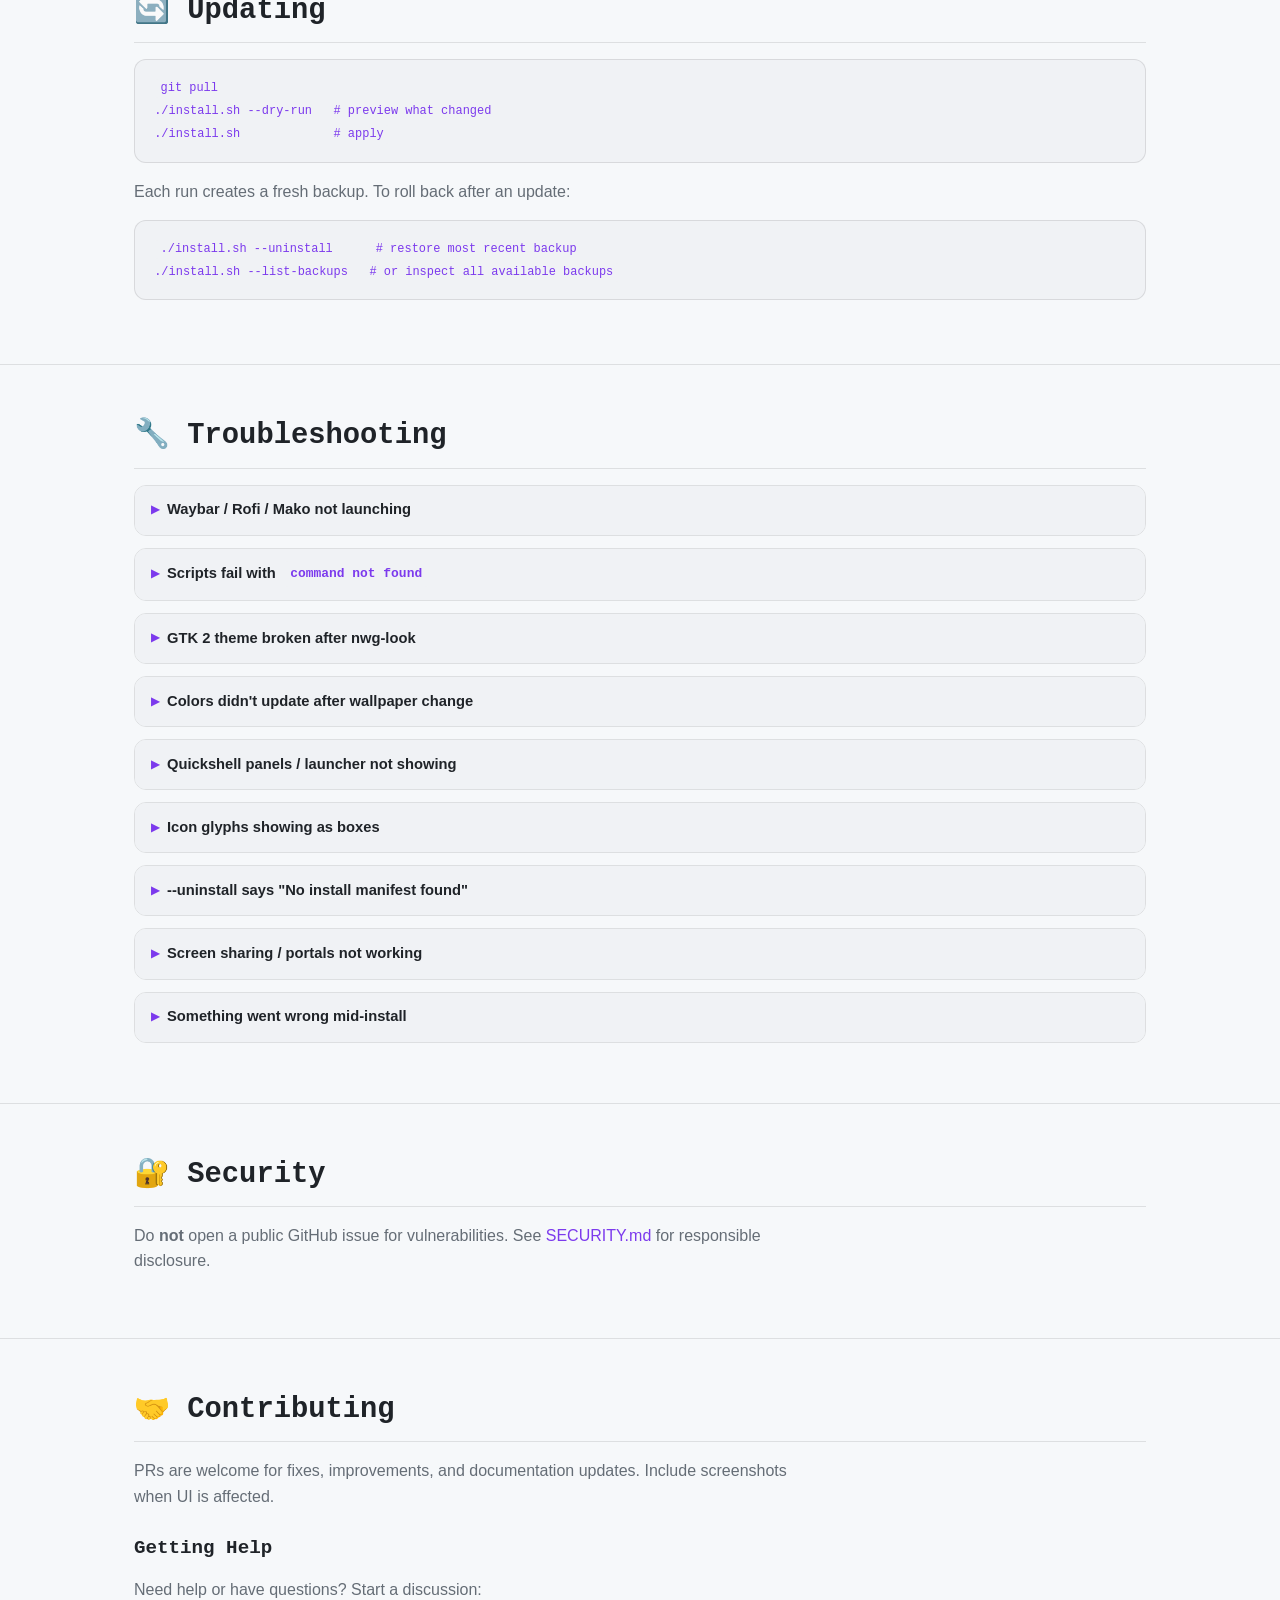
==== commit 81641351: "refactor(vicious-viper): rewrite page to match Hypr README structure and branding" ====
--- a/vicious-viper/index.html
+++ b/vicious-viper/index.html
@@ -4,676 +4,1116 @@
   <meta charset="UTF-8" />
   <meta name="viewport" content="width=device-width, initial-scale=1.0" />
 
-  <title>Vicious Viper — Event-Driven Hyprland Ecosystem</title>
-
-  <meta
-    name="description"
-    content="Vicious Viper is an event-driven Hyprland ecosystem for Arch Linux featuring dynamic Material You theming, automation-first workflows, modular installation, and a keyboard-centric UI."
-  />
-
-  <meta name="theme-color" content="#3ecfcf" />
+  <title>Vicious Viper — Vicious Viper Dotfiles</title>
+
+  <meta name="description" content="A wallpaper-synced Hyprland rice for Arch Linux. Material You theming · Automated backups · Modular installer · Clean daily workflow." />
+  <meta name="theme-color" content="#A024F7" />
   <meta name="robots" content="index,follow" />
   <link rel="canonical" href="https://cybersnake223.github.io/vicious-viper/" />
   <link rel="icon" href="../icon.svg" />
 
-  <!-- Twitter Card -->
-  <meta name="twitter:card" content="summary_large_image" />
-  <meta name="twitter:title" content="Vicious Viper — Event-Driven Hyprland Ecosystem" />
-  <meta name="twitter:description" content="An event-driven Hyprland ecosystem for Arch Linux featuring dynamic Material You theming, automation-first workflows, and modular installation." />
-  <meta name="twitter:image" content="https://raw.githubusercontent.com/Cybersnake223/Hypr/main/assets/asset1.jpeg" />
-  <meta name="twitter:creator" content="@cybersnake223" />
-
-  <script type="application/ld+json">
-  {"@context":"https://schema.org","@type":"SoftwareApplication","name":"Vicious Viper","url":"https://cybersnake223.github.io/vicious-viper/","operatingSystem":"Arch Linux","applicationCategory":"Desktop Environment","description":"Event-driven Hyprland ecosystem with dynamic Material You theming and automation-first workflows.","author":{"@type":"Person","name":"Abhishek Aryan","url":"https://cybersnake223.github.io"},"offers":{"@type":"Offer","price":"0","priceCurrency":"USD"}}
-  </script>
-
   <meta property="og:type" content="website" />
   <meta property="og:title" content="Vicious Viper" />
-  <meta
-    property="og:description"
-    content="An event-driven Hyprland ecosystem for Arch Linux."
-  />
-  <meta
-    property="og:image"
-    content="https://raw.githubusercontent.com/Cybersnake223/Hypr/main/assets/asset1.jpeg"
-  />
-
-  <link rel="preload" as="image" href="assets/asset4.png" fetchpriority="high" type="image/png">
-  <link rel="preload" as="image" href="https://raw.githubusercontent.com/Cybersnake223/Hypr/main/assets/asset1.jpeg" type="image/jpeg">
-  <link rel="preload" as="image" href="https://raw.githubusercontent.com/Cybersnake223/Hypr/main/assets/asset2.jpeg" type="image/jpeg">
-  <link rel="preload" as="image" href="https://raw.githubusercontent.com/Cybersnake223/Hypr/main/assets/asset3.jpeg" type="image/jpeg">
-  <link rel="stylesheet" href="assets/fonts/fonts.css">
-  <link rel="stylesheet" href="vicious-viper.css">
+  <meta property="og:description" content="A wallpaper-synced Hyprland rice for Arch Linux. Material You theming · Automated backups · Modular installer." />
+  <meta property="og:image" content="https://raw.githubusercontent.com/Cybersnake223/Hypr/main/assets/asset1.jpeg" />
+
+  <meta name="twitter:card" content="summary_large_image" />
+  <meta name="twitter:title" content="Vicious Viper" />
+  <meta name="twitter:description" content="A wallpaper-synced Hyprland rice for Arch Linux." />
+  <meta name="twitter:image" content="https://raw.githubusercontent.com/Cybersnake223/Hypr/main/assets/asset1.jpeg" />
+
+  <script type="application/ld+json">
+  {"@context":"https://schema.org","@type":"SoftwareApplication","name":"Vicious Viper","url":"https://cybersnake223.github.io/vicious-viper/","operatingSystem":"Arch Linux","applicationCategory":"Desktop Environment","description":"A wallpaper-synced Hyprland rice for Arch Linux with Material You theming, automated backups, and modular installer.","author":{"@type":"Person","name":"Cybersnake","url":"https://github.com/Cybersnake223"},"offers":{"@type":"Offer","price":"0","priceCurrency":"USD"}}
+  </script>
+
+  <link rel="preload" as="image" href="https://raw.githubusercontent.com/Cybersnake223/Hypr/main/assets/cslogo.jpeg" type="image/jpeg" />
+  <link rel="stylesheet" href="vicious-viper.css" />
 </head>
 <body>
 
-  <a class="skip-link" href="#main">Skip to main content</a>
-
-  <div class="noise" aria-hidden="true"></div>
-  <div class="scanline" aria-hidden="true"></div>
+  <a class="sr-only" href="#main">Skip to main content</a>
+
   <div id="scroll-progress" aria-hidden="true"></div>
 
   <nav class="nav" role="navigation" aria-label="Main navigation">
     <div class="container nav-inner">
       <a href="#" class="logo">
-        <span class="logo-dot"></span>
+        <img src="https://raw.githubusercontent.com/Cybersnake223/Hypr/main/assets/cslogo.jpeg" alt="Vicious Viper Logo" width="28" height="28" />
         Vicious Viper
       </a>
 
       <div class="nav-right">
         <button id="vvThemeToggle" class="theme-toggle" aria-label="Toggle theme" title="Toggle theme">
-          <svg id="vvThemeIcon" width="13" height="13" viewBox="0 0 24 24" fill="none" stroke="currentColor" stroke-width="2" aria-hidden="true"><circle cx="12" cy="12" r="5"/><line x1="12" y1="1" x2="12" y2="3"/><line x1="12" y1="21" x2="12" y2="23"/><line x1="4.22" y1="4.22" x2="5.64" y2="5.64"/><line x1="18.36" y1="18.36" x2="19.78" y2="19.78"/><line x1="1" y1="12" x2="3" y2="12"/><line x1="21" y1="12" x2="23" y2="12"/><line x1="4.22" y1="19.78" x2="5.64" y2="18.36"/><line x1="18.36" y1="5.64" x2="19.78" y2="4.22"/></svg>
+          <svg id="vvThemeIcon" width="14" height="14" viewBox="0 0 24 24" fill="none" stroke="currentColor" stroke-width="2"><circle cx="12" cy="12" r="5"/><line x1="12" y1="1" x2="12" y2="3"/><line x1="12" y1="21" x2="12" y2="23"/><line x1="4.22" y1="4.22" x2="5.64" y2="5.64"/><line x1="18.36" y1="18.36" x2="19.78" y2="19.78"/><line x1="1" y1="12" x2="3" y2="12"/><line x1="21" y1="12" x2="23" y2="12"/><line x1="4.22" y1="19.78" x2="5.64" y2="18.36"/><line x1="18.36" y1="5.64" x2="19.78" y2="4.22"/></svg>
         </button>
 
         <button class="nav-toggle" id="navToggle" aria-label="Toggle navigation" aria-expanded="false">
           <span></span><span></span><span></span>
         </button>
+
         <ul class="nav-links" id="navLinks">
-        <li><a href="https://cybersnake223.github.io" class="back-link">&larr; Portfolio</a></li>
-        <li><a href="#architecture">Architecture</a></li>
-        <li><a href="#features">Features</a></li>
-        <li><a href="#metrics">Metrics</a></li>
-        <li><a href="#showcase">Showcase</a></li>
-        <li><a href="#configs">Configs</a></li>
-        <li><a href="#faq">FAQ</a></li>
-        <li><a href="https://github.com/Cybersnake223/Hypr" class="nav-cta">GitHub</a></li>
+          <li><a href="https://cybersnake223.github.io" class="back-link">&larr; Portfolio</a></li>
+          <li><a href="#preview">🖼 Preview</a></li>
+          <li><a href="#features">✨ Features</a></li>
+          <li><a href="#stack">🧩 Stack</a></li>
+          <li><a href="#installation">⚡ Install</a></li>
+          <li><a href="#keybinds">⌨️ Keybinds</a></li>
+          <li><a href="#theming">🎨 Theming</a></li>
+          <li><a href="https://github.com/Cybersnake223/Hypr" class="nav-cta">GitHub</a></li>
+        </ul>
+      </div>
+    </div>
+  </nav>
+
+  <main id="main">
+
+  <!-- ════════════════ HERO ════════════════ -->
+  <header class="hero">
+    <div class="wave-header" aria-hidden="true">
+      <picture>
+        <source media="(prefers-color-scheme: dark)" srcset="https://capsule-render.vercel.app/api?type=waving&color=6D2E8F&height=100&section=header" />
+        <img src="https://capsule-render.vercel.app/api?type=waving&color=A024F7&height=100&section=header" alt="" />
+      </picture>
+    </div>
+    <div class="container">
+
+      <img class="logo-hero" src="https://raw.githubusercontent.com/Cybersnake223/Hypr/main/assets/cslogo.jpeg" alt="Vicious Viper Logo" width="120" height="120" />
+
+      <h1>Vicious Viper</h1>
+
+      <div class="badges">
+        <a href="https://archlinux.org/"><img src="https://img.shields.io/badge/OS-Arch_Linux-A024F7?style=for-the-badge&logo=archlinux&logoColor=white" alt="Arch Linux" /></a>
+        <a href="https://hyprland.org/"><img src="https://img.shields.io/badge/WM-Hyprland-A024F7?style=for-the-badge&logo=wayland&logoColor=white" alt="Hyprland" /></a>
+        <a href="https://zsh.sourceforge.io/"><img src="https://img.shields.io/badge/Shell-Zsh-A024F7?style=for-the-badge&logo=zsh&logoColor=white" alt="Zsh" /></a>
+        <a href="https://neovim.io/"><img src="https://img.shields.io/badge/Editor-Neovim-A024F7?style=for-the-badge&logo=neovim&logoColor=white" alt="Neovim" /></a>
+        <a href="https://zen-browser.app/"><img src="https://img.shields.io/badge/Browser-Zen-A024F7?style=for-the-badge&logo=firefox&logoColor=white" alt="Zen Browser" /></a>
+      </div>
+
+      <div class="badges">
+        <a href="https://github.com/Cybersnake223/Hypr/commits/main"><img src="https://img.shields.io/github/last-commit/Cybersnake223/Hypr/main?style=for-the-badge&label=last%20commit&color=A024F7" alt="Last commit" /></a>
+        <a href="https://github.com/Cybersnake223/Hypr/stargazers"><img src="https://img.shields.io/github/stars/Cybersnake223/Hypr?style=for-the-badge&color=A024F7" alt="Stars" /></a>
+        <a href="https://github.com/Cybersnake223/Hypr/network/members"><img src="https://img.shields.io/github/forks/Cybersnake223/Hypr?style=for-the-badge&color=A024F7" alt="Forks" /></a>
+        <a href="https://github.com/Cybersnake223/Hypr/issues"><img src="https://img.shields.io/github/issues/Cybersnake223/Hypr?style=for-the-badge&color=A024F7" alt="Issues" /></a>
+        <a href="https://github.com/Cybersnake223/Hypr/blob/main/LICENSE"><img src="https://img.shields.io/github/license/Cybersnake223/Hypr?style=for-the-badge&color=A024F7" alt="License" /></a>
+        <a href="https://github.com/Cybersnake223/Hypr"><img src="https://img.shields.io/github/repo-size/Cybersnake223/Hypr?style=for-the-badge&label=size&color=A024F7" alt="Repo size" /></a>
+      </div>
+
+      <p class="hero-desc">A wallpaper-synced Hyprland rice for Arch Linux.<br/>Material You theming · Automated backups · Modular installer · Clean daily workflow.</p>
+
+      <details class="toc">
+        <summary>Table of Contents</summary>
+        <div class="toc-content">
+          <a href="#preview">🖼 Preview</a> · <a href="#features">✨ Features</a> · <a href="#stack">🧩 Stack</a> · <a href="#neovim">📝 Neovim</a><br/>
+          <a href="#prerequisites">📦 Prerequisites</a> · <a href="#installation">⚡ Installation</a> · <a href="#post-install">🚀 Post-Install</a><br/>
+          <a href="#file-layout">📂 Layout</a> · <a href="#installer-flags">🚩 Flags</a> · <a href="#keybinds">⌨️ Keybinds</a><br/>
+          <a href="#theming">🎨 Theming</a> · <a href="#quickshell">🎛 Quickshell</a> · <a href="#zen">🌐 Zen</a><br/>
+          <a href="#updating">🔄 Updating</a> · <a href="#troubleshooting">🔧 Troubleshoot</a> · <a href="#security">🔐 Security</a> · <a href="#contributing">🤝 Contributing</a> · <a href="#license">📄 License</a>
+        </div>
+      </details>
+
+    </div>
+  </header>
+
+
+
+  <!-- ════════════════ PREVIEW ════════════════ -->
+  <section class="section" id="preview">
+    <div class="container">
+
+      <h2>🖼 Preview</h2>
+
+      <div class="screenshot-grid">
+        <img loading="lazy" decoding="async" src="https://raw.githubusercontent.com/Cybersnake223/Hypr/main/assets/asset1.jpeg" alt="Desktop Preview" />
+        <img loading="lazy" decoding="async" src="https://raw.githubusercontent.com/Cybersnake223/Hypr/main/assets/asset10.jpeg" alt="Desktop Preview" />
+        <img loading="lazy" decoding="async" src="https://raw.githubusercontent.com/Cybersnake223/Hypr/main/assets/asset11.jpeg" alt="Desktop Preview" />
+        <img loading="lazy" decoding="async" src="https://raw.githubusercontent.com/Cybersnake223/Hypr/main/assets/asset12.jpeg" alt="Desktop Preview" />
+        <img loading="lazy" decoding="async" src="https://raw.githubusercontent.com/Cybersnake223/Hypr/main/assets/asset2.jpeg" alt="Desktop Preview" />
+        <img loading="lazy" decoding="async" src="https://raw.githubusercontent.com/Cybersnake223/Hypr/main/assets/asset3.jpeg" alt="Desktop Preview" />
+        <img loading="lazy" decoding="async" src="https://raw.githubusercontent.com/Cybersnake223/Hypr/main/assets/asset4.jpeg" alt="Desktop Preview" />
+        <img loading="lazy" decoding="async" src="https://raw.githubusercontent.com/Cybersnake223/Hypr/main/assets/asset5.jpeg" alt="Desktop Preview" />
+        <img loading="lazy" decoding="async" src="https://raw.githubusercontent.com/Cybersnake223/Hypr/main/assets/asset6.jpeg" alt="Desktop Preview" />
+        <img loading="lazy" decoding="async" src="https://raw.githubusercontent.com/Cybersnake223/Hypr/main/assets/asset7.jpeg" alt="Desktop Preview" />
+        <img loading="lazy" decoding="async" src="https://raw.githubusercontent.com/Cybersnake223/Hypr/main/assets/asset8.jpeg" alt="Desktop Preview" />
+        <img loading="lazy" decoding="async" src="https://raw.githubusercontent.com/Cybersnake223/Hypr/main/assets/asset9.jpeg" alt="Desktop Preview" />
+      </div>
+
+    </div>
+  </section>
+
+
+
+  <!-- ════════════════ FEATURES ════════════════ -->
+  <section class="section" id="features">
+    <div class="container">
+
+      <h2>✨ Features</h2>
+
+      <div class="table-wrap">
+        <table>
+          <thead>
+            <tr>
+              <th style="text-align:center">🔮</th>
+              <th style="text-align:center">💾</th>
+              <th style="text-align:center">🎛</th>
+              <th style="text-align:center">🪄</th>
+              <th style="text-align:center">🐚</th>
+            </tr>
+          </thead>
+          <tbody>
+            <tr>
+              <td><strong>Material You theming</strong> — Matugen derives a full palette from your wallpaper and applies it to every component</td>
+              <td><strong>Safe installer</strong> — every file that would be overwritten is backed up to a timestamped directory first</td>
+              <td><strong>Modular installs</strong> — choose exactly which modules to deploy: configs, scripts, icons, themes, fonts, dotfiles</td>
+              <td><strong>Dry-run mode</strong> — preview every single action without touching a single file</td>
+              <td><strong>Shell-aware PATH patching</strong> — detects Zsh, Bash, Fish, Ksh, and falls back to POSIX <code>.profile</code></td>
+            </tr>
+          </tbody>
+        </table>
+      </div>
+
+      <div class="table-wrap">
+        <table>
+          <thead>
+            <tr>
+              <th style="text-align:center">↩️</th>
+              <th style="text-align:center">🔤</th>
+              <th style="text-align:center">🌐</th>
+              <th style="text-align:center">📜</th>
+              <th style="text-align:center">🎨</th>
+            </tr>
+          </thead>
+          <tbody>
+            <tr>
+              <td><strong>One-command undo</strong> — restore all your originals with <code>./install.sh --uninstall</code></td>
+              <td><strong>Bundled fonts</strong> — JetBrains Mono Nerd, Font Awesome, Icomoon Feather, Nerd Symbols — installed and cached</td>
+              <td><strong>Zen Browser CSS</strong> — custom <code>userChrome.css</code> and <code>userContent.css</code> tuned to match the Viper aesthetic</td>
+              <td><strong>33 custom scripts</strong> — automatically marked executable and patched into <code>PATH</code></td>
+              <td><strong>Live theming</strong> — change wallpaper, run matugen, everything recolors instantly</td>
+            </tr>
+          </tbody>
+        </table>
+      </div>
+
+    </div>
+  </section>
+
+
+
+  <!-- ════════════════ STACK ════════════════ -->
+  <section class="section" id="stack">
+    <div class="container">
+
+      <h2>🧩 Stack</h2>
+
+      <div class="badge-grid">
+        <a href="https://archlinux.org/"><img src="https://img.shields.io/badge/Arch_Linux-181717?style=for-the-badge&logo=archlinux&logoColor=white" alt="Arch Linux" /></a>
+        <a href="https://hyprland.org/"><img src="https://img.shields.io/badge/Hyprland-181717?style=for-the-badge&logo=hyprland&logoColor=white" alt="Hyprland" /></a>
+      </div>
+      <div class="badge-grid">
+        <a href="https://github.com/Alexays/Waybar"><img src="https://img.shields.io/badge/Waybar-181717?style=for-the-badge&logo=waybar&logoColor=white" alt="Waybar" /></a>
+        <a href="https://github.com/Quickshell/Quickshell"><img src="https://img.shields.io/badge/Quickshell-181717?style=for-the-badge&logo=quickshell&logoColor=white" alt="Quickshell" /></a>
+        <a href="https://github.com/emersion/mako"><img src="https://img.shields.io/badge/Mako-181717?style=for-the-badge&logo=mako&logoColor=white" alt="Mako" /></a>
+        <a href="https://github.com/lbonn/rofi"><img src="https://img.shields.io/badge/Rofi-181717?style=for-the-badge&logo=rofi&logoColor=white" alt="Rofi" /></a>
+      </div>
+      <div class="badge-grid">
+        <a href="https://sw.kovidgoyal.net/kitty/"><img src="https://img.shields.io/badge/Kitty-181717?style=for-the-badge&logo=kitty&logoColor=white" alt="Kitty" /></a>
+        <a href="https://codeberg.org/dnkl/foot"><img src="https://img.shields.io/badge/Foot-181717?style=for-the-badge&logo=foot&logoColor=white" alt="Foot" /></a>
+        <a href="https://zsh.sourceforge.io/"><img src="https://img.shields.io/badge/Zsh-181717?style=for-the-badge&logo=zsh&logoColor=white" alt="Zsh" /></a>
+        <a href="https://starship.rs/"><img src="https://img.shields.io/badge/Starship-181717?style=for-the-badge&logo=starship&logoColor=white" alt="Starship" /></a>
+      </div>
+      <div class="badge-grid">
+        <a href="https://zen-browser.app/"><img src="https://img.shields.io/badge/Zen_Browser-181717?style=for-the-badge&logo=zen-browser&logoColor=white" alt="Zen Browser" /></a>
+        <a href="https://gitlab.gnome.org/GNOME/nautilus"><img src="https://img.shields.io/badge/Nautilus-181717?style=for-the-badge&logo=nautilus&logoColor=white" alt="Nautilus" /></a>
+        <a href="https://yazi-rs.github.io/"><img src="https://img.shields.io/badge/Yazi-181717?style=for-the-badge&logo=yazi&logoColor=white" alt="Yazi" /></a>
+        <a href="https://neovim.io/"><img src="https://img.shields.io/badge/Neovim-181717?style=for-the-badge&logo=neovim&logoColor=white" alt="Neovim" /></a>
+      </div>
+      <div class="badge-grid">
+        <a href="https://cmus.github.io/"><img src="https://img.shields.io/badge/cmus-181717?style=for-the-badge&logo=cmus&logoColor=white" alt="cmus" /></a>
+        <a href="https://github.com/karlstav/cava"><img src="https://img.shields.io/badge/Cava-181717?style=for-the-badge&logo=cava&logoColor=white" alt="Cava" /></a>
+        <a href="https://mpv.io/"><img src="https://img.shields.io/badge/mpv-181717?style=for-the-badge&logo=mpv&logoColor=white" alt="mpv" /></a>
+        <a href="https://github.com/aristocratos/btop"><img src="https://img.shields.io/badge/btop-181717?style=for-the-badge&logo=btop&logoColor=white" alt="btop" /></a>
+        <a href="https://aria2.github.io/"><img src="https://img.shields.io/badge/aria2-181717?style=for-the-badge&logo=aria2&logoColor=white" alt="aria2" /></a>
+        <a href="https://github.com/fastfetch-cli/fastfetch"><img src="https://img.shields.io/badge/Fastfetch-181717?style=for-the-badge&logo=fastfetch&logoColor=white" alt="Fastfetch" /></a>
+      </div>
+      <div class="badge-grid">
+        <a href="https://github.com/InioX/matugen"><img src="https://img.shields.io/badge/Matugen-181717?style=for-the-badge&logo=matugen&logoColor=white" alt="Matugen" /></a>
+        <a href="https://github.com/InioX/awww"><img src="https://img.shields.io/badge/awww-181717?style=for-the-badge&logo=awww&logoColor=white" alt="awww" /></a>
+        <a href="https://github.com/InioX/hyprwat"><img src="https://img.shields.io/badge/hyprwat-181717?style=for-the-badge&logo=hyprwat&logoColor=white" alt="hyprwat" /></a>
+      </div>
+
+    </div>
+  </section>
+
+
+
+  <!-- ════════════════ NEOVIM ════════════════ -->
+  <section class="section" id="neovim">
+    <div class="container">
+
+      <h2>📝 Neovim</h2>
+
+      <p>The Neovim config (<code>.config/nvim/</code>) is a modern Lua-based setup:</p>
+
+      <div class="table-wrap">
+        <table>
+          <thead>
+            <tr><th>Component</th><th>Tool</th></tr>
+          </thead>
+          <tbody>
+            <tr><td><strong>Plugin manager</strong></td><td><a href="https://github.com/folke/lazy.nvim">lazy.nvim</a></td></tr>
+            <tr><td><strong>LSP</strong></td><td><a href="https://github.com/williamboman/mason.nvim">Mason</a> — auto-installs language servers</td></tr>
+            <tr><td><strong>Completion</strong></td><td><a href="https://github.com/Saghen/blink.cmp">blink.cmp</a></td></tr>
+            <tr><td><strong>Pickers</strong></td><td><a href="https://github.com/folke/snacks.nvim">snacks.nvim</a> — files, grep, buffers, explorer, terminal</td></tr>
+            <tr><td><strong>Treesitter</strong></td><td>Syntax highlighting and parsing</td></tr>
+          </tbody>
+        </table>
+      </div>
+
+      <p>System dependencies (<code>--install-nvim-deps</code>): <code>wl-clipboard</code>, <code>python</code>, <code>imagemagick</code>, <code>luarocks</code>, <code>shellcheck</code>, <code>gcc</code>, <code>nodejs</code>, <code>npm</code>.</p>
+
+      <div class="callout note">
+        <strong>Note:</strong> After first Neovim launch, run <code>:MasonInstallAll</code> to install LSP servers and formatters.
+      </div>
+
+    </div>
+  </section>
+
+
+
+  <!-- ════════════════ PREREQUISITES ════════════════ -->
+  <section class="section" id="prerequisites">
+    <div class="container">
+
+      <h2>📦 Prerequisites</h2>
+
+      <div class="callout">
+        <strong>Important:</strong> The installer checks for these and warns about anything missing. It will not block installation unless core system utilities like <code>cp</code> or <code>find</code> are absent.
+      </div>
+
+      <div class="callout tip">
+        <strong>Tip:</strong> If you don't have an AUR helper, install <code>yay</code> first:
+        <pre><code>sudo pacman -S --needed git base-devel
+git clone https://aur.archlinux.org/yay.git /tmp/yay
+cd /tmp/yay && makepkg -si</code></pre>
+      </div>
+
+      <h3>Tested On</h3>
+
+      <div class="table-wrap">
+        <table>
+          <thead>
+            <tr><th style="text-align:center"></th><th></th></tr>
+          </thead>
+          <tbody>
+            <tr><td style="text-align:center">🖥 <strong>OS</strong></td><td>Arch Linux (latest)</td></tr>
+            <tr><td style="text-align:center">GPU</td><td>Intel / AMD / NVIDIA (all supported via Hyprland)</td></tr>
+            <tr><td style="text-align:center">🪟 <strong>Display</strong></td><td>Wayland (Hyprland)</td></tr>
+          </tbody>
+        </table>
+      </div>
+
+      <div class="callout note">
+        <strong>Note:</strong> Zsh configs use <code>ZDOTDIR=$HOME/.config/zsh</code>. Set this before first launch:
+        <pre><code>echo 'export ZDOTDIR="$HOME/.config/zsh"' > ~/.zshenv</code></pre>
+      </div>
+
+      <h3>Core packages</h3>
+
+      <pre><code>yay -S hyprland hyprlock hyprpaper waybar foot kitty zsh rofi mako \
+        matugen-bin awww-git btop yazi fastfetch neovim starship fontconfig \
+        cava cmus mpv nautilus zen-browser-bin aria2 advcpmv \
+        quickshell hyprwat</code></pre>
+
+      <h3>Supporting packages</h3>
+
+      <details>
+        <summary>Click to expand</summary>
+        <div>
+          <div class="table-wrap" style="border:none;border-radius:0;">
+            <table>
+              <thead>
+                <tr><th>Package</th><th>Purpose</th></tr>
+              </thead>
+              <tbody>
+                <tr><td><code>xdg-desktop-portal-hyprland</code></td><td>Wayland portal — screenshare, file picker</td></tr>
+                <tr><td><code>polkit-gnome</code></td><td>GUI authentication agent</td></tr>
+                <tr><td><code>grim</code> + <code>slurp</code> + <code>wl-clipboard</code></td><td>Screenshot toolchain</td></tr>
+                <tr><td><code>brightnessctl</code></td><td>Brightness control</td></tr>
+                <tr><td><code>pavucontrol</code></td><td>Audio volume GUI</td></tr>
+                <tr><td><code>pipewire</code> + <code>pipewire-pulse</code> + <code>pipewire-alsa</code></td><td>Audio stack</td></tr>
+                <tr><td><code>wireplumber</code></td><td>PipeWire session manager</td></tr>
+                <tr><td><code>networkmanager</code></td><td>Networking</td></tr>
+                <tr><td><code>bluez</code> + <code>bluez-tools</code></td><td>Bluetooth</td></tr>
+                <tr><td><code>xorg-xwayland</code></td><td>X11 app compatibility</td></tr>
+                <tr><td><code>eza</code></td><td>Better <code>ls</code></td></tr>
+                <tr><td><code>fd</code></td><td>Better <code>find</code></td></tr>
+                <tr><td><code>bat</code></td><td>Better <code>cat</code></td></tr>
+                <tr><td><code>jq</code></td><td>JSON parsing (script dependency)</td></tr>
+                <tr><td><code>libnotify</code></td><td><code>notify-send</code> — desktop notifications</td></tr>
+                <tr><td><code>playerctl</code></td><td>Media controls (waybar / nowplaying)</td></tr>
+                <tr><td><code>bleachbit</code></td><td>System cleaner script dependency</td></tr>
+                <tr><td><code>neomutt</code></td><td>Terminal email client (<code>ALT + T</code>)</td></tr>
+                <tr><td><code>aerc</code></td><td>Terminal email client (bundled config)</td></tr>
+                <tr><td><code>localsend</code></td><td>Local file sharing (<code>ALT + S</code>)</td></tr>
+                <tr><td><code>nsxiv</code></td><td>Image viewer (used in scripts)</td></tr>
+                <tr><td><code>wiremix</code></td><td>Audio mixer (<code>ALT SHIFT + P</code>)</td></tr>
+                <tr><td><code>adw-gtk3</code> <em>(AUR)</em></td><td>GTK3 theme — referenced but not bundled</td></tr>
+              </tbody>
+            </table>
+          </div>
+        </div>
+      </details>
+
+      <h3>Fonts</h3>
+
+      <p>The <code>.fonts/</code> directory is bundled and installed automatically:</p>
+
+      <div class="table-wrap">
+        <table>
+          <thead>
+            <tr><th>Directory</th><th>Contents</th></tr>
+          </thead>
+          <tbody>
+            <tr><td><code>normal-fonts/</code></td><td>Comfortaa, IBM Plex Mono, JetBrainsMono, Iosevka</td></tr>
+            <tr><td><code>nerd-fonts/</code></td><td>JetBrains Mono Nerd, Fira Code Nerd, Hack Nerd, Iosevka</td></tr>
+            <tr><td><code>icon-fonts/</code></td><td>Material Icons, Icomoon Feather, Nerd Symbols, Typicons</td></tr>
+          </tbody>
+        </table>
+      </div>
+
+      <p>To install manually:</p>
+
+      <pre><code>yay -S ttf-jetbrains-mono-nerd ttf-font-awesome nerd-fonts-symbols-only
+fc-cache -f</code></pre>
+
+    </div>
+  </section>
+
+
+
+  <!-- ════════════════ INSTALLATION ════════════════ -->
+  <section class="section" id="installation">
+    <div class="container">
+
+      <h2>⚡ Installation</h2>
+
+      <div class="callout caution">
+        <strong>Caution:</strong> Run <code>--dry-run</code> first on an existing setup. The installer backs up every file it will overwrite, but you should always confirm what it touches before committing.
+      </div>
+
+      <h3>Quick start</h3>
+
+      <pre><code>git clone https://github.com/Cybersnake223/Hypr
+cd Hypr
+chmod +x install.sh
+./install.sh --dry-run   # preview first
+./install.sh             # install when ready</code></pre>
+
+      <h3>What happens during install</h3>
+
+      <div class="installer-table">
+        <div class="installer-header">🟥 🟨 🟢 &nbsp; <code>install.sh</code></div>
+        <pre><code>[1] ✅  Verify core system utilities
+[2] 🔍  Check Hyprland ecosystem packages
+[3] 📦  Check Neovim system dependencies
+[4] 💾  Backup all files that will be overwritten
+[5] 📁  Copy selected modules into $HOME
+[6] 🔑  chmod +x all scripts
+[7] 🔤  Rebuild font cache (fc-cache -f)
+[8] 🛤  Detect shell, patch PATH
+[9] 📋  Print install summary + log path</code></pre>
+      </div>
+
+      <p>Backups land here:</p>
+
+      <pre><code>~/.local/share/hypr-dotfiles-backups/&lt;YYYYMMDD-HHMMSS&gt;/</code></pre>
+
+      <div class="callout note">
+        <strong>Note:</strong> The base directory honors <code>$XDG_DATA_HOME</code> if set — e.g. <code>$XDG_DATA_HOME/hypr-dotfiles-backups/</code>.
+      </div>
+
+      <p>Each backup contains a <code>.manifest</code> of every installed path — used by <code>--uninstall</code> to restore precisely.</p>
+
+      <h3>Manual install (no script)</h3>
+
+      <p>The installer is just a Bash script — review it, then replicate manually:</p>
+
+      <div class="callout warning">
+        <strong>Warning:</strong> The manual steps below <strong>skip the home-path substitution</strong> the real installer performs (<code>/home/cybersnake/...</code> → <code>$HOME/...</code>). Prefer <code>./install.sh</code> unless you edit the configs yourself.
+      </div>
+
+      <pre><code>for dir in .config .icons .themes .fonts; do
+  [ -d "$dir" ] && cp -r "$dir" "$HOME/"
+done
+[ -d .local/bin/scripts ] && cp -r .local/bin/scripts "$HOME/.local/bin/"
+for f in .Xresources .gtkrc-2.0; do
+  [ -f "$f" ] && cp "$f" "$HOME/"
+done
+
+# Copy Quickshell QML configs separately
+[ -d .config/quickshell ] && cp -r .config/quickshell "$HOME/.config/"
+[ -d .config/matugen ] && cp -r .config/matugen "$HOME/.config/"
+[ -f .config/qt5ct/qt5ct.conf ] && mkdir -p "$HOME/.config/qt5ct" \
+  && cp .config/qt5ct/qt5ct.conf "$HOME/.config/qt5ct/"
+
+find "$HOME/.local/bin/scripts" -type f -exec chmod +x {} +
+fc-cache -f
+echo 'export PATH="$HOME/.local/bin:$PATH"' >> ~/.zshrc
+
+# Start Quickshell panels
+~/.config/hypr/scripts/qs_manager.sh &</code></pre>
+
+    </div>
+  </section>
+
+
+
+  <!-- ════════════════ POST-INSTALL ════════════════ -->
+  <section class="section" id="post-install">
+    <div class="container">
+
+      <h2>🚀 Post-Install</h2>
+
+      <p>After the installer finishes:</p>
+
+      <ol>
+        <li><strong>Enable system services</strong> (if this is a fresh Arch install):
+          <pre><code>systemctl --user enable --now pipewire pipewire-pulse wireplumber
+sudo systemctl enable --now bluetooth networkmanager</code></pre>
+        </li>
+        <li><strong>Set ZDOTDIR</strong> (if using Zsh with this config):
+          <pre><code>echo 'export ZDOTDIR="$HOME/.config/zsh"' > ~/.zshenv</code></pre>
+        </li>
+        <li><strong>Reload your shell</strong> or log out and back in.</li>
+        <li><strong>Start Hyprland</strong>: run <code>Hyprland</code> from a TTY or select it in your display manager.</li>
+        <li><strong>Run <code>:MasonInstallAll</code></strong> inside Neovim on first launch to install LSP servers and formatters.</li>
+      </ol>
+
+      <div class="callout tip">
+        <strong>Tip:</strong> The installer backs up everything it overwrites. If something goes wrong, run <code>./install.sh --uninstall</code> to restore your originals.
+      </div>
+
+    </div>
+  </section>
+
+
+
+  <!-- ════════════════ FILE LAYOUT ════════════════ -->
+  <section class="section" id="file-layout">
+    <div class="container">
+
+      <h2>📂 File Layout</h2>
+
+      <div class="file-tree"><code>$HOME
+├── .config/
+│   ├── hypr/             ← Hyprland (Lua config; hyprlock, hypridle, hyprpaper)
+│   ├── waybar/           ← Status bar
+│   ├── quickshell/       ← QML panels, launcher, OSD, lock screen
+│   ├── rofi/             ← App launcher
+│   ├── nvim/             ← Neovim (Lua, lazy.nvim)
+│   ├── zsh/              ← Zsh (uses $ZDOTDIR)
+│   ├── kitty/            ← Kitty terminal
+│   ├── foot/             ← Foot terminal
+│   ├── mako/             ← Notifications
+│   ├── yazi/             ← TUI file manager
+│   ├── mpv/              ← Media player
+│   ├── btop/             ← System monitor
+│   ├── matugen/          ← Matugen config + 28 color templates
+│   ├── fastfetch/        ← System info
+│   ├── starship.toml     ← Prompt
+│   ├── cava/             ← Audio visualizer
+│   ├── anyrun/           ← Alternative launcher (Rust)
+│   ├── bat/              ← Cat replacement
+│   ├── aerc/             ← Terminal email client (bundled config)
+│   ├── cmus/             ← Music player
+│   ├── environment.d/    ← Environment variables
+│   ├── fsh/              ← fast-syntax-highlighting theme (Zsh, via `fast-theme`)
+│   ├── gtk-2.0/          ← GTK2 theme
+│   ├── gtk-3.0/          ← GTK3 CSS (Matugen-recolored)
+│   ├── gtk-4.0/          ← GTK4 CSS (Matugen-recolored)
+│   ├── hyprwat/          ← Wallpaper picker GUI
+│   ├── Kvantum/          ← Qt theme engine
+│   ├── qt5ct/            ← Qt5 settings
+│   ├── qt6ct/            ← Qt6 settings
+│   ├── zen/              ← Zen Browser CSS
+│   ├── xsettingsd/       ← X settings daemon (GTK theming bridge)
+│   ├── yay/              ← AUR helper config
+│   └── ...
+├── .local/bin/scripts/   ← 33 custom shell scripts
+├── .fonts/               ← Bundled fonts
+├── .icons/               ← Icon theme
+├── .themes/              ← GTK/Qt themes
+├── .Xresources
+├── .gtkrc-2.0
+├── .zen/                 ← Zen Browser profile
+└── assets/               ← Screenshots and logo
+
+/etc/ (system-level — not installed, apply manually):
+├── auto-cpufreq.conf    ← CPU governor tuning
+├── pacman.conf          ← Pacman parallel downloads + eye candy
+└── pacman.d/</code></div>
+
+      <div class="callout warning">
+        <strong>Security notes:</strong> <code>etc/pacman.conf</code> sets <code>SigLevel = Optional TrustAll</code>, which disables package signature verification. <code>.config/environment.d/zen.conf</code> sets <code>MOZ_DISABLE_RDD_SANDBOX=1</code>, which disables Firefox's media-decoder sandbox.
+      </div>
+
+    </div>
+  </section>
+
+
+
+  <!-- ════════════════ INSTALLER FLAGS ════════════════ -->
+  <section class="section" id="installer-flags">
+    <div class="container">
+
+      <h2>🚩 Installer Flags</h2>
+
+      <div class="table-wrap">
+        <table>
+          <thead>
+            <tr><th>Flag</th><th>What it does</th></tr>
+          </thead>
+          <tbody>
+            <tr><td><code>--dry-run</code></td><td>🔍 Preview every action — zero changes made</td></tr>
+            <tr><td><code>--yes</code></td><td>✅ Skip all confirmation prompts</td></tr>
+            <tr><td><code>--select</code></td><td>🎛 Interactively pick which modules to install</td></tr>
+            <tr><td><code>--no-backup</code></td><td>⚠️ Skip backup — also disables <code>--uninstall</code></td></tr>
+            <tr><td><code>--uninstall</code></td><td>↩️ Restore originals from the most recent backup</td></tr>
+            <tr><td><code>--list-backups</code></td><td>📋 Show all backups with timestamps and sizes</td></tr>
+            <tr><td><code>--install-deps</code></td><td>📦 Auto-install missing Hyprland ecosystem deps</td></tr>
+            <tr><td><code>--install-all-deps</code></td><td>📦 Ecosystem + supporting packages</td></tr>
+            <tr><td><code>--install-nvim-deps</code></td><td>📦 Auto-install Neovim system dependencies</td></tr>
+            <tr><td><code>--skip-deps</code></td><td>🚀 Skip the ecosystem dependency check</td></tr>
+            <tr><td><code>--version</code></td><td>ℹ️ Show version and exit</td></tr>
+            <tr><td><code>-h / --help</code></td><td>📖 Show usage</td></tr>
+          </tbody>
+        </table>
+      </div>
+
+      <pre><code># Full install with all dependencies (recommended for first-timers)
+./install.sh --install-all-deps --yes
+
+# First-timer recommended flow (preview before committing)
+./install.sh --dry-run
+
+# Standard install
+./install.sh
+
+# Non-interactive (CI / scripted)
+./install.sh --yes --skip-deps
+
+# Pick only what you want
+./install.sh --select
+
+# Undo the last install
+./install.sh --uninstall
+
+# See all saved backups
+./install.sh --list-backups
+
+# Show installer version
+./install.sh --version</code></pre>
+
+      <div class="callout note">
+        <strong>Note:</strong> <code>--install-deps</code>, <code>--install-all-deps</code>, and <code>--install-nvim-deps</code> all install the Neovim system dependencies when the ecosystem dependency check is not skipped.
+      </div>
+
+      <h3><code>--select</code> module picker</h3>
+
+      <pre><code>[✓]  1  .config       Application configs (hypr, waybar, rofi, nvim, zsh…)
+[✓]  2  scripts       Custom scripts → ~/.local/bin/scripts
+[ ]  3  .icons        Icon theme
+[✓]  4  .themes       GTK/Qt themes
+[✓]  5  .fonts        Custom fonts (triggers fc-cache rebuild)
+[✓]  6  dotfiles      Root dotfiles (.Xresources, .gtkrc-2.0)</code></pre>
+
+      <p>Toggle a number, press Enter to confirm.</p>
+
+      <h3>Shell-aware PATH patching</h3>
+
+      <div class="table-wrap">
+        <table>
+          <thead>
+            <tr><th>Shell</th><th>Line added</th><th>File patched</th></tr>
+          </thead>
+          <tbody>
+            <tr><td><code>zsh</code></td><td><code>path=(~/.local/bin $path)</code></td><td><code>~/.zshrc</code></td></tr>
+            <tr><td><code>bash</code></td><td><code>export PATH="$HOME/.local/bin:$PATH"</code></td><td><code>~/.bashrc</code></td></tr>
+            <tr><td><code>fish</code></td><td><code>fish_add_path $HOME/.local/bin</code></td><td><code>~/.config/fish/conf.d/hypr_path.fish</code></td></tr>
+            <tr><td><code>ksh / mksh</code></td><td><code>export PATH="$HOME/.local/bin:$PATH"</code></td><td><code>~/.kshrc</code></td></tr>
+            <tr><td>Other</td><td><code>export PATH="$HOME/.local/bin:$PATH"</code></td><td><code>~/.profile</code></td></tr>
+          </tbody>
+        </table>
+      </div>
+
+    </div>
+  </section>
+
+
+
+  <!-- ════════════════ KEYBINDS ════════════════ -->
+  <section class="section" id="keybinds">
+    <div class="container">
+
+      <h2>⌨️ Keybinds</h2>
+
+      <div class="callout note">
+        <strong>Note:</strong> <code>ALT</code> is the primary modifier across the entire setup.
+      </div>
+
+      <details open>
+        <summary>🔧 System</summary>
+        <div>
+          <div class="table-wrap" style="border:none;border-radius:0;">
+            <table>
+              <thead><tr><th>Keybind</th><th>Action</th></tr></thead>
+              <tbody>
+                <tr><td><kbd>F1</kbd></td><td>Toggle mute (speakers)</td></tr>
+                <tr><td><kbd>F2</kbd> / <kbd>F3</kbd></td><td>Volume −/+ 10%</td></tr>
+                <tr><td><kbd>F4</kbd></td><td>Toggle mute (mic)</td></tr>
+                <tr><td><kbd>F7</kbd></td><td>Toggle Wi-Fi</td></tr>
+                <tr><td><kbd>F9</kbd></td><td>Lock screen</td></tr>
+                <tr><td><kbd>F11</kbd> / <kbd>F12</kbd></td><td>Brightness −/+ 10%</td></tr>
+                <tr><td><kbd>Print</kbd></td><td>Screenshot</td></tr>
+                <tr><td><kbd>SUPER</kbd> + <kbd>SHIFT</kbd> + <kbd>R</kbd></td><td>Reload Hyprland config</td></tr>
+              </tbody>
+            </table>
+          </div>
+        </div>
+      </details>
+
+      <details open>
+        <summary>🚀 Apps &amp; Launchers</summary>
+        <div>
+          <div class="table-wrap" style="border:none;border-radius:0;">
+            <table>
+              <thead><tr><th>Keybind</th><th>Action</th></tr></thead>
+              <tbody>
+                <tr><td><kbd>ALT</kbd> + <kbd>Enter</kbd></td><td>Terminal (Kitty)</td></tr>
+                <tr><td><kbd>ALT</kbd> + <kbd>D</kbd></td><td>App launcher (Quickshell)</td></tr>
+                <tr><td><kbd>ALT</kbd> + <kbd>R</kbd></td><td>Yazi (TUI file manager)</td></tr>
+                <tr><td><kbd>ALT</kbd> + <kbd>N</kbd></td><td>Notifications panel</td></tr>
+                <tr><td><kbd>ALT</kbd> + <kbd>I</kbd></td><td>Toggle Dynamic Island</td></tr>
+                <tr><td><kbd>ALT</kbd> + <kbd>H</kbd></td><td>btop</td></tr>
+                <tr><td><kbd>ALT</kbd> + <kbd>T</kbd></td><td>neomutt (email)</td></tr>
+                <tr><td><kbd>ALT</kbd> + <kbd>E</kbd></td><td>Emoji picker</td></tr>
+                <tr><td><kbd>ALT</kbd> + <kbd>X</kbd></td><td>Power menu</td></tr>
+                <tr><td><kbd>ALT</kbd> + <kbd>B</kbd></td><td>Bluetooth menu</td></tr>
+                <tr><td><kbd>ALT</kbd> + <kbd>L</kbd></td><td>AirPods TUI</td></tr>
+                <tr><td><kbd>ALT</kbd> + <kbd>Y</kbd></td><td>YouTube downloader</td></tr>
+                <tr><td><kbd>ALT</kbd> + <kbd>V</kbd></td><td>Clipboard history</td></tr>
+                <tr><td><kbd>ALT</kbd> + <kbd>W</kbd></td><td>Change wallpaper</td></tr>
+                <tr><td><kbd>ALT</kbd> + <kbd>K</kbd></td><td>Kill window</td></tr>
+                <tr><td><kbd>ALT</kbd> + <kbd>C</kbd></td><td>Toggle calendar</td></tr>
+                <tr><td><kbd>ALT</kbd> + <kbd>SHIFT</kbd> + <kbd>T</kbd></td><td>Nautilus (GUI files)</td></tr>
+                <tr><td><kbd>ALT</kbd> + <kbd>SHIFT</kbd> + <kbd>X</kbd></td><td>Clear notifications</td></tr>
+                <tr><td><kbd>ALT</kbd> + <kbd>SHIFT</kbd> + <kbd>P</kbd></td><td>Audio mixer (wiremix)</td></tr>
+                <tr><td><kbd>ALT</kbd> + <kbd>SHIFT</kbd> + <kbd>V</kbd></td><td>Watch video</td></tr>
+                <tr><td><kbd>ALT</kbd> + <kbd>SHIFT</kbd> + <kbd>S</kbd></td><td>Universal snip (QuickShell)</td></tr>
+                <tr><td><kbd>ALT</kbd> + <kbd>SHIFT</kbd> + <kbd>K</kbd></td><td>System cleaner</td></tr>
+                <tr><td><kbd>ALT</kbd> + <kbd>SHIFT</kbd> + <kbd>D</kbd></td><td>aria2 downloader</td></tr>
+                <tr><td><kbd>ALT</kbd> + <kbd>SHIFT</kbd> + <kbd>C</kbd></td><td>Script editor</td></tr>
+                <tr><td><kbd>ALT</kbd> + <kbd>SHIFT</kbd> + <kbd>E</kbd></td><td>Config editor</td></tr>
+                <tr><td><kbd>ALT</kbd> + <kbd>SHIFT</kbd> + <kbd>N</kbd></td><td>Wi-Fi menu</td></tr>
+              </tbody>
+            </table>
+          </div>
+        </div>
+      </details>
+
+      <details>
+        <summary>🌐 Web shortcuts <em>(personal — edit before use)</em></summary>
+        <div>
+          <div class="callout note" style="margin:1rem;">
+            <strong>Note:</strong> These open personal bookmarks hardcoded in the Hyprland config. Edit them before adopting this setup — they're in <code>.config/hypr/modules/keybinds.lua</code>.
+          </div>
+          <div class="table-wrap" style="border:none;border-radius:0;">
+            <table>
+              <thead><tr><th>Keybind</th><th>Action</th></tr></thead>
+              <tbody>
+                <tr><td><kbd>ALT</kbd> + <kbd>SHIFT</kbd> + <kbd>B</kbd></td><td>Zen Browser</td></tr>
+                <tr><td><kbd>ALT</kbd> + <kbd>SHIFT</kbd> + <kbd>I</kbd></td><td>Zen private window</td></tr>
+                <tr><td><kbd>ALT</kbd> + <kbd>G</kbd></td><td>GitHub</td></tr>
+                <tr><td><kbd>ALT</kbd> + <kbd>SHIFT</kbd> + <kbd>Y</kbd></td><td>YouTube</td></tr>
+                <tr><td><kbd>ALT</kbd> + <kbd>SHIFT</kbd> + <kbd>G</kbd></td><td>Perplexity</td></tr>
+                <tr><td><kbd>ALT</kbd> + <kbd>SHIFT</kbd> + <kbd>W</kbd></td><td>Wallhaven</td></tr>
+                <tr><td><kbd>ALT</kbd> + <kbd>SHIFT</kbd> + <kbd>O</kbd></td><td>ChatGPT</td></tr>
+                <tr><td><kbd>ALT</kbd> + <kbd>SHIFT</kbd> + <kbd>R</kbd></td><td>Reddit</td></tr>
+              </tbody>
+            </table>
+          </div>
+        </div>
+      </details>
+
+      <details>
+        <summary>🪟 Window management</summary>
+        <div>
+          <div class="table-wrap" style="border:none;border-radius:0;">
+            <table>
+              <thead><tr><th>Keybind</th><th>Action</th></tr></thead>
+              <tbody>
+                <tr><td><kbd>ALT</kbd> + <kbd>Q</kbd></td><td>Close window</td></tr>
+                <tr><td><kbd>ALT</kbd> + <kbd>F</kbd></td><td>Toggle fullscreen</td></tr>
+                <tr><td><kbd>ALT</kbd> + <kbd>P</kbd></td><td>Toggle floating</td></tr>
+                <tr><td><kbd>ALT</kbd> + <kbd>↑</kbd> <kbd>↓</kbd> <kbd>←</kbd> <kbd>→</kbd></td><td>Move focus</td></tr>
+                <tr><td><kbd>ALT</kbd> + <kbd>SHIFT</kbd> + <kbd>↑</kbd> <kbd>↓</kbd> <kbd>←</kbd> <kbd>→</kbd></td><td>Swap window</td></tr>
+                <tr><td><kbd>ALT</kbd> + <kbd>CTRL</kbd> + <kbd>↑</kbd> <kbd>↓</kbd> <kbd>←</kbd> <kbd>→</kbd></td><td>Resize window</td></tr>
+                <tr><td><kbd>ALT</kbd> + LMB drag</td><td>Move window</td></tr>
+                <tr><td><kbd>ALT</kbd> + RMB drag</td><td>Resize window</td></tr>
+              </tbody>
+            </table>
+          </div>
+        </div>
+      </details>
+
+      <details>
+        <summary>🗂 Workspaces</summary>
+        <div>
+          <div class="table-wrap" style="border:none;border-radius:0;">
+            <table>
+              <thead><tr><th>Keybind</th><th>Action</th></tr></thead>
+              <tbody>
+                <tr><td><kbd>ALT</kbd> + <kbd>1–0</kbd></td><td>Switch to workspace 1–10</td></tr>
+                <tr><td><kbd>ALT</kbd> + <kbd>SHIFT</kbd> + <kbd>1–0</kbd></td><td>Move window to workspace 1–10</td></tr>
+                <tr><td><kbd>ALT</kbd> + Scroll up/down</td><td>Cycle workspaces</td></tr>
+                <tr><td><kbd>ALT</kbd> + <kbd>grave</kbd></td><td>Toggle scratchpad</td></tr>
+                <tr><td><kbd>ALT</kbd> + <kbd>SHIFT</kbd> + <kbd>grave</kbd></td><td>Move window to scratchpad</td></tr>
+              </tbody>
+            </table>
+          </div>
+        </div>
+      </details>
+
+    </div>
+  </section>
+
+
+
+  <!-- ════════════════ THEMING ════════════════ -->
+  <section class="section" id="theming">
+    <div class="container">
+
+      <h2>🎨 Theming</h2>
+
+      <p><em>Every color, everywhere — driven by your wallpaper.</em></p>
+
+      <div class="palette">
+        <img src="https://img.shields.io/badge/-191113?style=for-the-badge&color=191113" alt="background" />
+        <img src="https://img.shields.io/badge/-372e30?style=for-the-badge&color=372e30" alt="surface_container" />
+        <img src="https://img.shields.io/badge/-514347?style=for-the-badge&color=514347" alt="surface_variant" />
+        <img src="https://img.shields.io/badge/-deb9c3?style=for-the-badge&color=deb9c3" alt="secondary_container" />
+        <img src="https://img.shields.io/badge/-fdabc6?style=for-the-badge&color=fdabc6" alt="primary_container" />
+        <img src="https://img.shields.io/badge/-ffb0c9?style=for-the-badge&color=ffb0c9" alt="surface_tint" />
+        <img src="https://img.shields.io/badge/-ffebef?style=for-the-badge&color=ffebef" alt="primary" />
+        <img src="https://img.shields.io/badge/-ebb991?style=for-the-badge&color=ebb991" alt="tertiary_container" />
+        <img src="https://img.shields.io/badge/-d4267a?style=for-the-badge&color=d4267a" alt="source_color" />
+      </div>
+
+      <p>This setup uses <strong><a href="https://github.com/InioX/matugen">Matugen</a></strong> — a Material You color extraction engine. Change your wallpaper, run Matugen, and Waybar, Rofi, Mako, GTK apps, and the terminal all recolor automatically.</p>
+
+      <p>Use <strong><a href="https://github.com/InioX/hyprwat">hyprwat</a></strong> for a GUI wallpaper picker that triggers Matugen recolor on selection.</p>
+
+      <pre><code># Set wallpaper and regenerate palette
+aww set /path/to/wallpaper.jpg
+matugen image /path/to/wallpaper.jpg</code></pre>
+
+      <pre><code># Force a refresh from the cached wallpaper
+matugen image ~/.config/hypr/wallpaper/current.png</code></pre>
+
+      <div class="callout note">
+        <strong>Note:</strong> Matugen templates live in <code>.config/matugen/</code>. Edit them to control exactly how color tokens map to each app's config format.
+      </div>
+
+      <p>Templates are provided for these components:</p>
+
+      <div class="table-wrap">
+        <table>
+          <thead><tr><th>App</th><th>App</th><th>App</th></tr></thead>
+          <tbody>
+            <tr><td>Waybar</td><td>Rofi</td><td>Hyprland</td></tr>
+            <tr><td>Mako</td><td>Anyrun</td><td>btop</td></tr>
+            <tr><td>Zathura</td><td>Yazi</td><td>GTK3</td></tr>
+            <tr><td>GTK4</td><td>Kvantum</td><td>hyprwat</td></tr>
+            <tr><td>Kitty</td><td>SwayNC</td><td>SwayOSD</td></tr>
+            <tr><td>Zen Browser</td><td>MPV</td><td>Cava</td></tr>
+            <tr><td>Neovim</td><td>Foot</td><td>qt5ct</td></tr>
+            <tr><td>qt6ct</td><td>Quickshell</td><td>Sway</td></tr>
+            <tr><td>aerc</td><td>opencode</td><td></td></tr>
+          </tbody>
+        </table>
+      </div>
+
+      <div class="callout note">
+        <strong>Note:</strong> SwayNC, SwayOSD, and Zathura templates are bundled, but those apps are <strong>not</strong> part of the default stack. Install them yourself if you want to use those templates.
+      </div>
+
+    </div>
+  </section>
+
+
+
+  <!-- ════════════════ QUICKSHELL ════════════════ -->
+  <section class="section" id="quickshell">
+    <div class="container">
+
+      <h2>🎛 Quickshell Panels &amp; OSD</h2>
+
+      <p>This setup uses <strong><a href="https://github.com/Quickshell/Quickshell">Quickshell</a></strong> as the core UI framework, providing a QML-based desktop shell that powers several visual components:</p>
+
+      <div class="table-wrap">
+        <table>
+          <thead><tr><th>Component</th><th>Role</th></tr></thead>
+          <tbody>
+            <tr><td><strong>TopBar</strong></td><td>Desktop panel with workspaces, clock, tray</td></tr>
+            <tr><td><strong>DynamicIsland</strong></td><td>Notification-style OSD overlays</td></tr>
+            <tr><td><strong>App Launcher</strong></td><td>Application launcher (triggered via <code>ALT+D</code>)</td></tr>
+            <tr><td><strong>Lock Screen</strong></td><td>Screen lock with clock and media controls</td></tr>
+            <tr><td><strong>ClipboardViewer</strong></td><td>Clipboard history manager</td></tr>
+            <tr><td><strong>OSD</strong></td><td>Volume/brightness on-screen display</td></tr>
+          </tbody>
+        </table>
+      </div>
+
+      <p>Quickshell processes are auto-started by <code>qs_manager.sh</code> on Hyprland startup. The config files live under <code>.config/quickshell/</code>.</p>
+
+      <div class="callout note">
+        <strong>Note:</strong> Quickshell is in the official Arch repos (<code>quickshell</code>). The installer will check for it.
+      </div>
+
+    </div>
+  </section>
+
+
+
+  <!-- ════════════════ ZEN ════════════════ -->
+  <section class="section" id="zen">
+    <div class="container">
+
+      <h2>🌐 Zen Browser</h2>
+
+      <p>Custom styling for <a href="https://zen-browser.app/">Zen Browser</a> is included under <code>.config/zen/</code> to match the Viper aesthetic.</p>
+
+      <div class="table-wrap">
+        <table>
+          <thead><tr><th>File</th><th>Purpose</th></tr></thead>
+          <tbody>
+            <tr><td><code>.config/zen/chrome/userChrome.css</code></td><td>Browser chrome — sidebar, tab bar, toolbar</td></tr>
+            <tr><td><code>.config/zen/chrome/userContent.css</code></td><td>Internal pages — new tab, <code>about:</code> pages</td></tr>
+            <tr><td><code>.config/zen/chrome/zen-logo-mocha.svg</code></td><td>Custom logo asset</td></tr>
+            <tr><td><code>.config/zen/user.js</code></td><td>Browser preferences</td></tr>
+          </tbody>
+        </table>
+      </div>
+
+      <div class="callout">
+        <strong>Important:</strong> The installer copies <code>.config/zen/</code> to <code>~/.config/zen/</code>, but that location is inert — Zen Browser reads its styles from your <strong>profile</strong> directory. Apply it manually:
+      </div>
+
+      <pre><code>cp -r .config/zen/chrome "$HOME/.zen/chrome"</code></pre>
+
+      <p>Then enable custom CSS in <code>about:config</code>:</p>
+
+      <pre><code>toolkit.legacyUserProfileCustomizations.stylesheets = true</code></pre>
+
+      <p>Restart Zen. If your profile is not at <code>~/.zen/</code> (e.g. Flatpak installs use <code>~/.var/app/</code>), find the correct path via <code>about:support → Profile Directory</code>.</p>
+
+    </div>
+  </section>
+
+
+
+  <!-- ════════════════ UPDATING ════════════════ -->
+  <section class="section" id="updating">
+    <div class="container">
+
+      <h2>🔄 Updating</h2>
+
+      <pre><code>git pull
+./install.sh --dry-run   # preview what changed
+./install.sh             # apply</code></pre>
+
+      <p>Each run creates a fresh backup. To roll back after an update:</p>
+
+      <pre><code>./install.sh --uninstall      # restore most recent backup
+./install.sh --list-backups   # or inspect all available backups</code></pre>
+
+    </div>
+  </section>
+
+
+
+  <!-- ════════════════ TROUBLESHOOTING ════════════════ -->
+  <section class="section" id="troubleshooting">
+    <div class="container">
+
+      <h2>🔧 Troubleshooting</h2>
+
+      <details>
+        <summary>Waybar / Rofi / Mako not launching</summary>
+        <div>
+          <pre><code>./install.sh --dry-run
+which hyprland waybar rofi mako matugen kitty foot zsh</code></pre>
+        </div>
+      </details>
+
+      <details>
+        <summary>Scripts fail with <code>command not found</code></summary>
+        <div>
+          <pre><code># Zsh
+echo 'path=(~/.local/bin $path)' >> ~/.zshrc
+source ~/.zshrc
+
+# Bash / others
+echo 'export PATH="$HOME/.local/bin:$PATH"' >> ~/.bashrc
+source ~/.bashrc</code></pre>
+        </div>
+      </details>
+
+      <details>
+        <summary>GTK 2 theme broken after nwg-look</summary>
+        <div>
+          <pre><code>cp /path/to/Hypr/.gtkrc-2.0 ~/.gtkrc-2.0</code></pre>
+        </div>
+      </details>
+
+      <details>
+        <summary>Colors didn't update after wallpaper change</summary>
+        <div>
+          <pre><code>matugen image /path/to/your/wallpaper</code></pre>
+        </div>
+      </details>
+
+      <details>
+        <summary>Quickshell panels / launcher not showing</summary>
+        <div>
+          <pre><code># Check if quickshell is installed
+which quickshell
+
+# Verify qs_manager.sh is running
+pgrep -f "qs_manager" || ~/.config/hypr/scripts/qs_manager.sh
+
+# Check the install log for errors
+tail -30 /tmp/hypr-install-*.log 2>/dev/null</code></pre>
+          <p>Make sure <code>quickshell</code> is installed.</p>
+        </div>
+      </details>
+
+      <details>
+        <summary>Icon glyphs showing as boxes</summary>
+        <div>
+          <pre><code>yay -S ttf-font-awesome nerd-fonts-symbols-only
+fc-cache -f</code></pre>
+        </div>
+      </details>
+
+      <details>
+        <summary>--uninstall says "No install manifest found"</summary>
+        <div>
+          <p>The installer was never run, or the backup directory was deleted. Restore files manually from the repo tree.</p>
+        </div>
+      </details>
+
+      <details>
+        <summary>Screen sharing / portals not working</summary>
+        <div>
+          <pre><code># Make sure xdg-desktop-portal-hyprland is installed
+yay -S xdg-desktop-portal-hyprland
+
+# Restart the portal service
+systemctl --user restart xdg-desktop-portal-hyprland
+
+# Check service status
+systemctl --user status xdg-desktop-portal-hyprland</code></pre>
+        </div>
+      </details>
+
+      <details>
+        <summary>Something went wrong mid-install</summary>
+        <div>
+          <pre><code># Show the last 50 lines of the most recent install log
+tail -50 /tmp/hypr-install-*.log 2>/dev/null</code></pre>
+        </div>
+      </details>
+
+    </div>
+  </section>
+
+
+
+  <!-- ════════════════ SECURITY ════════════════ -->
+  <section class="section" id="security">
+    <div class="container">
+
+      <h2>🔐 Security</h2>
+
+      <p>Do <strong>not</strong> open a public GitHub issue for vulnerabilities. See <a href="https://github.com/Cybersnake223/Hypr/blob/main/SECURITY.md">SECURITY.md</a> for responsible disclosure.</p>
+
+    </div>
+  </section>
+
+
+
+  <!-- ════════════════ CONTRIBUTING ════════════════ -->
+  <section class="section" id="contributing">
+    <div class="container">
+
+      <h2>🤝 Contributing</h2>
+
+      <p>PRs are welcome for fixes, improvements, and documentation updates. Include screenshots when UI is affected.</p>
+
+      <h3>Getting Help</h3>
+
+      <p>Need help or have questions? Start a discussion:</p>
+
+      <ul>
+        <li><strong><a href="https://github.com/Cybersnake223/Hypr/discussions">GitHub Discussions</a></strong> — ask questions, share setups, get help</li>
       </ul>
-      </div>
-    </div>
-  </nav>
-
-  <main id="main">
-
-  <header class="hero">
-    <div class="container hero-grid">
-
-      <div>
-        <div class="eyebrow">
-          <span class="logo-dot"></span>
-          Arch Linux · Hyprland · Wayland
-        </div>
-
-        <h1>
-          <span class="hero-subtitle">SYSTEM INITIALIZED</span>
-          Event-Driven<br />
-          <span class="gradient">Hyprland</span><br />
-          Ecosystem
-        </h1>
-
-        <p>
-          Vicious Viper is a modular Hyprland ecosystem engineered for laptop-first workflows.
-          Dynamic Material You theming, automation-driven tooling, event-based scripting,
-          and performance-oriented UX — designed for daily Arch Linux usage.
-        </p>
-
-        <div class="hero-actions">
-          <div class="hero-status">
-            <span class="status-primary">●</span> LIVE THEME SYNC
-            <span class="status-cyan">●</span> EVENT HOOKS
-            <span class="status-gold">●</span> LOW LATENCY
-          </div>
-          <a class="btn btn-primary" href="https://github.com/Cybersnake223/Hypr">
-            <svg viewBox="0 0 24 24" width="18" height="18" fill="none" stroke="currentColor" stroke-width="2" stroke-linecap="round" stroke-linejoin="round"><path d="M12 2C6.477 2 2 6.477 2 12c0 4.42 2.865 8.17 6.839 9.49.5.092.682-.217.682-.482 0-.237-.008-.866-.013-1.7-2.782.604-3.369-1.34-3.369-1.34-.454-1.156-1.11-1.463-1.11-1.463-.908-.62.069-.608.069-.608 1.003.07 1.531 1.03 1.531 1.03.892 1.529 2.341 1.087 2.91.831.092-.646.35-1.086.636-1.336-2.22-.253-4.555-1.11-4.555-4.943 0-1.091.39-1.984 1.029-2.683-.103-.253-.446-1.27.098-2.647 0 0 .84-.269 2.75 1.025A9.578 9.578 0 0112 6.836c.85.004 1.705.115 2.504.337 1.909-1.294 2.747-1.025 2.747-1.025.546 1.377.203 2.394.1 2.647.64.699 1.028 1.592 1.028 2.683 0 3.842-2.339 4.687-4.566 4.935.359.309.678.919.678 1.852 0 1.336-.012 2.415-.012 2.743 0 .267.18.578.688.48C19.138 20.167 22 16.418 22 12c0-5.523-4.477-10-10-10z"/></svg>
-            View Repository
-          </a>
-
-          <a class="btn btn-secondary" href="#architecture">
-            <svg viewBox="0 0 24 24" width="18" height="18" fill="none" stroke="currentColor" stroke-width="2" stroke-linecap="round" stroke-linejoin="round"><rect x="2" y="2" width="8" height="8" rx="2"/><rect x="14" y="2" width="8" height="8" rx="2"/><rect x="8" y="14" width="8" height="8" rx="2"/><path d="M10 6h4M6 10v2a2 2 0 002 2h2"/></svg>
-            Explore Architecture
-          </a>
-        </div>
-
-        <div class="hero-stats">
-          <div class="stat">
-            <strong>437+</strong>
-            <span>GitHub Stars</span>
-          </div>
-
-          <div class="stat">
-            <strong>780MB</strong>
-            <span>Idle RAM</span>
-          </div>
-
-          <div class="stat">
-            <strong>0.2%</strong>
-            <span>Waybar CPU</span>
-          </div>
-
-          <div class="stat">
-            <strong>MIT</strong>
-            <span>Open Source</span>
-          </div>
-        </div>
-      </div>
-
-      <div class="terminal">
-        <div class="terminal-top">
-          <div class="dot red"></div>
-          <div class="dot yellow"></div>
-          <div class="dot green"></div>
-        </div>
-
-        <div class="terminal-body" id="vvTermBody">
-          <div class="term-line"><span class="prompt">❯</span> <span id="vvTermCmd"></span><span class="term-cursor" id="vvTermCursor"></span></div>
-          <div id="vvTermOutput"></div>
-          <div class="sr-only" id="vvTermSummary">Terminal demo cycling through: git clone repository, interactive installer with module selection, and matugen dynamic theming commands with live output.</div>
-        </div>
-      </div>
-
-    </div>
-  </header>
-
-  <section class="section" id="architecture">
-    <div class="container">
-      <div class="section-head reveal rd1">
-        <div class="section-label">Architecture</div>
-        <h2 class="section-title">Automation Pipeline</h2>
-        <p class="section-desc">
-          Vicious Viper is designed around event-driven automation.
-          Wallpaper changes, audio updates, workspace events, and system state transitions
-          propagate through lightweight scripts and dynamic reload hooks.
-        </p>
-      </div>
-
-      <div class="architecture reveal rd2">
-        <div class="arch-card">
-          <h3>Wallpaper Event</h3>
-          <p>Wallpaper switch triggers automation pipeline.</p>
-        </div>
-
-        <div class="arch-card">
-          <h3>Matugen</h3>
-          <p>Extracts Material You palettes and generates templates.</p>
-        </div>
-
-        <div class="arch-card">
-          <h3>Template Engine</h3>
-          <p>Updates Waybar, Rofi, Mako, GTK and terminal themes.</p>
-        </div>
-
-        <div class="arch-card">
-          <h3>Reload Hooks</h3>
-          <p>Reloads components without restarting the session.</p>
-        </div>
-
-        <div class="arch-card">
-          <h3>Live UI Sync</h3>
-          <p>Entire desktop updates dynamically in real time.</p>
-        </div>
-      </div>
-    </div>
-  </section>
-
-  <section class="section" id="features">
-    <div class="container">
-      <div class="section-head reveal rd1">
-        <div class="section-label">Features</div>
-        <h2 class="section-title">Workflow-Oriented Design</h2>
-        <p class="section-desc">
-          More than aesthetic dotfiles — Vicious Viper focuses on operational workflows,
-          dynamic theming, automation tooling, and low-friction keyboard-first UX.
-        </p>
-      </div>
-
-      <div class="grid-3 reveal rd2">
-
-        <div class="feature-card rd1">
-          <svg viewBox="0 0 24 24" width="24" height="24" fill="none" stroke="currentColor" stroke-width="2" stroke-linecap="round" stroke-linejoin="round"><rect x="4" y="4" width="16" height="16" rx="2"/><rect x="8" y="8" width="8" height="8"/><path d="M12 2v2M12 20v2M2 12h2M20 12h2"/></svg>
-          <h3>Performance Tuned</h3>
-          <p>
-            Lightweight Waybar modules, efficient shell scripts,
-            laptop-focused power management, and low idle overhead.
-          </p>
-        </div>
-
-        <div class="feature-card rd2">
-          <svg viewBox="0 0 24 24" width="24" height="24" fill="none" stroke="currentColor" stroke-width="2" stroke-linecap="round" stroke-linejoin="round"><circle cx="12" cy="12" r="10"/><circle cx="12" cy="12" r="7" fill="currentColor" opacity="0.2"/><circle cx="8" cy="8" r="1.5" fill="currentColor"/><circle cx="16" cy="8" r="1.5" fill="currentColor"/><circle cx="12" cy="16" r="1.5" fill="currentColor"/></svg>
-          <h3>Dynamic Theming</h3>
-          <p>
-            Material You color extraction via Matugen with synchronized GTK,
-            terminal, notifications, lockscreen and Waybar styling.
-          </p>
-        </div>
-
-        <div class="feature-card rd3">
-          <svg viewBox="0 0 24 24" width="24" height="24" fill="none" stroke="currentColor" stroke-width="2" stroke-linecap="round" stroke-linejoin="round"><polyline points="4 17 10 11 4 5"/><line x1="12" y1="19" x2="20" y2="19"/></svg>
-          <h3>Automation Ecosystem</h3>
-          <p>
-            Custom scripts for wallpaper management, media downloads,
-            Bluetooth workflows, notifications, and system automation.
-          </p>
-        </div>
-
-        <div class="feature-card rd4">
-          <svg viewBox="0 0 24 24" width="24" height="24" fill="none" stroke="currentColor" stroke-width="2" stroke-linecap="round" stroke-linejoin="round"><rect x="2" y="4" width="20" height="16" rx="2"/><line x1="6" y1="8" x2="6" y2="8"/><line x1="10" y1="8" x2="10" y2="8"/><line x1="14" y1="8" x2="14" y2="8"/><line x1="18" y1="8" x2="18" y2="8"/><line x1="8" y1="12" x2="16" y2="12"/></svg>
-          <h3>Keyboard-Centric UX</h3>
-          <p>
-            ALT-based navigation model optimized for workspace switching,
-            launchers, clipboard workflows, and rapid task execution.
-          </p>
-        </div>
-
-        <div class="feature-card rd5">
-          <svg viewBox="0 0 24 24" width="24" height="24" fill="none" stroke="currentColor" stroke-width="2" stroke-linecap="round" stroke-linejoin="round"><path d="M12 22V12M12 2L3 7v10l9 5 9-5V7l-9-5z"/><path d="M3 7l9 5 9-5"/></svg>
-          <h3>Modular Installer</h3>
-          <p>
-            Dry-run validation, selective installs, timestamped backups,
-            uninstall routines, and profile-aware deployment.
-          </p>
-        </div>
-
-        <div class="feature-card rd6">
-          <svg viewBox="0 0 24 24" width="24" height="24" fill="none" stroke="currentColor" stroke-width="2" stroke-linecap="round" stroke-linejoin="round"><rect x="2" y="3" width="20" height="14" rx="2"/><line x1="8" y1="21" x2="16" y2="21"/><line x1="12" y1="17" x2="12" y2="21"/></svg>
-          <h3>Multi-Environment Ready</h3>
-          <p>
-            Designed for laptops first, but validated for desktop usage,
-            multi-monitor setups, NVIDIA systems, and Arch derivatives.
-          </p>
-        </div>
-
-      </div>
-    </div>
-  </section>
-
-  <section class="section" id="metrics">
-    <div class="container">
-      <div class="section-head reveal rd1">
-        <div class="section-label">Metrics</div>
-        <h2 class="section-title">Runtime Performance</h2>
-        <p class="section-desc">
-          Real-world runtime characteristics collected from daily laptop usage.
-        </p>
-      </div>
-
-      <div class="metrics reveal rd2">
-        <div class="metric">
-          <h3>780MB</h3>
-          <p>Idle Session RAM</p>
-        </div>
-
-        <div class="metric">
-          <h3>0.2%</h3>
-          <p>Waybar CPU Usage</p>
-        </div>
-
-        <div class="metric">
-          <h3>7.3s</h3>
-          <p>Cold Boot Time</p>
-        </div>
-
-        <div class="metric">
-          <h3>0.4s</h3>
-          <p>Hyprland Startup</p>
-        </div>
-      </div>
-      <p class="metrics-note">Measured on Lenovo IdeaPad Slim 5 · AMD Ryzen 5 · 16GB RAM · Arch Linux</p>
-    </div>
-  </section>
-
-  <section class="section" id="showcase">
-    <div class="container">
-      <div class="section-head reveal rd1">
-        <div class="section-label">Showcase</div>
-        <h2 class="section-title">Interactive Desktop Environment</h2>
-        <p class="section-desc">
-          Screenshots are contextualized with actual workflow capabilities,
-          not just visual presentation.
-        </p>
-      </div>
-
-      <div class="showcase-grid reveal rd2">
-
-        <div class="shot" tabindex="0" role="img" aria-label="Adaptive Waybar System — Dynamic glassmorphism modules, workspace-aware styling, animated indicators, Material You color sync">
-          <picture><img
-            loading="lazy"
-            decoding="async"
-            src="https://raw.githubusercontent.com/Cybersnake223/Hypr/main/assets/asset3.jpeg"
-            alt="Waybar Preview"
-          /></picture>
-
-          <div class="shot-overlay">
-            <h3>Adaptive Waybar System</h3>
-            <ul>
-              <li>Dynamic glassmorphism modules</li>
-              <li>Workspace-aware styling</li>
-              <li>Animated indicators and telemetry</li>
-              <li>Material You color synchronization</li>
-            </ul>
-          </div>
-        </div>
-
-        <div class="shot" tabindex="0" role="img" aria-label="Launcher and Workflow Layer — Custom Rofi interface, blur-aware UI, keyboard-first control, wallpaper-reactive palette">
-          <picture><img
-            loading="lazy"
-            decoding="async"
-            src="assets/asset4.png"
-            alt="Rofi Launcher"
-          /></picture>
-
-          <div class="shot-overlay">
-            <h3>Launcher & Workflow Layer</h3>
-            <ul>
-              <li>Custom Rofi interface</li>
-              <li>Blur-aware UI composition</li>
-              <li>Keyboard-first application control</li>
-              <li>Wallpaper-reactive palette engine</li>
-            </ul>
-          </div>
-        </div>
-
-        <div class="shot" tabindex="0" role="img" aria-label="Notification and OSD Pipeline — Mako notification stack, custom audio and brightness OSD, event-triggered animations">
-          <picture><img
-            loading="lazy"
-            decoding="async"
-            src="assets/asset5.png"
-            alt="Notification System"
-          /></picture>
-
-          <div class="shot-overlay">
-            <h3>Notification & OSD Pipeline</h3>
-            <ul>
-              <li>Mako notification stack</li>
-              <li>Custom audio and brightness OSD</li>
-              <li>Event-triggered UI animations</li>
-              <li>Consistent Material You styling</li>
-            </ul>
-          </div>
-        </div>
-
-        <div class="shot" tabindex="0" role="img" aria-label="Hyprlock Experience — Blur-enhanced lockscreen, wallpaper-aware theming, minimal authentication interface">
-          <picture><img
-            loading="lazy"
-            decoding="async"
-            src="assets/asset6.png"
-            alt="Lockscreen Preview"
-          /></picture>
-
-          <div class="shot-overlay">
-            <h3>Hyprlock Experience</h3>
-            <ul>
-              <li>Blur-enhanced lockscreen</li>
-              <li>Wallpaper-aware theming</li>
-              <li>Minimal authentication interface</li>
-              <li>Integrated session styling</li>
-            </ul>
-          </div>
-        </div>
-
-        <div class="shot" tabindex="0" role="img" aria-label="Dynamic Workspace UI — Matugen-generated palette, glassmorphism Waybar, event-driven workspace indicators, Mako OSD">
-          <picture><img
-            loading="lazy"
-            decoding="async"
-            src="assets/asset1.png"
-            alt="Desktop Preview"
-          /></picture>
-
-          <div class="shot-overlay">
-            <h3>Dynamic Workspace UI</h3>
-            <ul>
-              <li>Matugen-generated palette</li>
-              <li>Glassmorphism Waybar styling</li>
-              <li>Event-driven workspace indicators</li>
-              <li>Mako OSD integration</li>
-            </ul>
-          </div>
-        </div>
-
-        <div class="shot" tabindex="0" role="img" aria-label="Developer Workflow — Neovim development stack, Yazi and CLI ecosystem, script-based automation, keyboard-first navigation">
-          <picture><img
-            loading="lazy"
-            decoding="async"
-            src="https://raw.githubusercontent.com/Cybersnake223/Hypr/main/assets/asset2.jpeg"
-            alt="Terminal Preview"
-          /></picture>
-
-          <div class="shot-overlay">
-            <h3>Developer Workflow</h3>
-            <ul>
-              <li>Neovim development stack</li>
-              <li>Yazi + CLI ecosystem</li>
-              <li>Script-based automation</li>
-              <li>Keyboard-first navigation</li>
-            </ul>
-          </div>
-        </div>
-
-      </div>
-    </div>
-  </section>
-
-  <section class="section" id="install">
-    <div class="container">
-      <div class="section-head reveal rd1">
-        <div class="section-label">Installation</div>
-        <h2 class="section-title">Modular Deployment System</h2>
-        <p class="section-desc">
-          Vicious Viper ships with a profile-aware installation pipeline featuring
-          dry-run validation, backup generation, selective module deployment,
-          and rollback-safe configuration management.
-        </p>
-      </div>
-
-      <div class="terminal mb-2">
-        <div class="terminal-top">
-          <div class="dot red"></div>
-          <div class="dot yellow"></div>
-          <div class="dot green"></div>
-        </div>
-
-        <div class="terminal-body">
-          <div><span class="prompt">❯</span> sudo pacman -S git base-devel</div>
-          <div><span class="prompt">❯</span> git clone https://github.com/Cybersnake223/Hypr</div>
-          <div><span class="prompt">❯</span> cd Hypr</div>
-          <div><span class="prompt">❯</span> chmod +x install.sh</div>
-          <div><span class="prompt">❯</span> ./install.sh --dry-run</div>
-          <div>✔ validating dependencies...</div>
-          <div>✔ checking NVIDIA compatibility...</div>
-          <div>✔ backup paths initialized...</div>
-          <div><span class="prompt">❯</span> ./install.sh --select</div>
-        </div>
-      </div>
-
-      <div class="grid-3">
-
-        <div class="feature-card">
-          <svg viewBox="0 0 24 24" width="24" height="24" fill="none" stroke="currentColor" stroke-width="2" stroke-linecap="round" stroke-linejoin="round"><path d="M12 22s8-4 8-10V5l-8-3-8 3v7c0 6 8 10 8 10z"/><polyline points="9 12 11 14 15 10"/></svg>
-          <h3>Dry-Run Validation</h3>
-          <p>
-            Validate dependencies, packages, and system compatibility before
-            modifying the environment.
-          </p>
-        </div>
-
-        <div class="feature-card">
-          <svg viewBox="0 0 24 24" width="24" height="24" fill="none" stroke="currentColor" stroke-width="2" stroke-linecap="round" stroke-linejoin="round"><polygon points="12 2 2 7 12 12 22 7 12 2"/><polyline points="2 12 12 17 22 12"/><polyline points="2 17 12 22 22 17"/></svg>
-          <h3>Selective Installs</h3>
-          <p>
-            Deploy only the required modules including Waybar, Hyprland,
-            Rofi, Neovim, notifications, and automation scripts.
-          </p>
-        </div>
-
-        <div class="feature-card">
-          <svg viewBox="0 0 24 24" width="24" height="24" fill="none" stroke="currentColor" stroke-width="2" stroke-linecap="round" stroke-linejoin="round"><polyline points="21 8 21 21 3 21 3 8"/><rect x="1" y="3" width="22" height="5"/><line x1="10" y1="12" x2="14" y2="12"/></svg>
-          <h3>Automatic Backups</h3>
-          <p>
-            Existing dotfiles are timestamped and preserved before
-            deployment to ensure rollback safety.
-          </p>
-        </div>
-
-      </div>
-
-      <div class="explorer mt-2">
-        <div class="explorer-top">
-          <strong>Supported Profiles</strong>
-        </div>
-
-        <div class="explorer-list">
-
-          <div class="explorer-item">
-            <div>
-              <strong>Minimal</strong>
-              <span>Hyprland + Waybar + essential workflow tooling.</span>
-            </div>
-            <div class="tag">lightweight</div>
-          </div>
-
-          <div class="explorer-item">
-            <div>
-              <strong>Full</strong>
-              <span>Complete Vicious Viper ecosystem with all automation modules.</span>
-            </div>
-            <div class="tag">recommended</div>
-          </div>
-
-          <div class="explorer-item">
-            <div>
-              <strong>Laptop</strong>
-              <span>Battery-aware optimizations and portable workflow tweaks.</span>
-            </div>
-            <div class="tag">mobile</div>
-          </div>
-
-          <div class="explorer-item">
-            <div>
-              <strong>Developer</strong>
-              <span>Enhanced Neovim stack, CLI tooling, and terminal workflows.</span>
-            </div>
-            <div class="tag">dev</div>
-          </div>
-
-        </div>
-      </div>
-    </div>
-  </section>
-
-  <section class="section" id="configs">
-    <div class="container">
-      <div class="section-head reveal rd1">
-        <div class="section-label">Config Explorer</div>
-        <h2 class="section-title">Searchable Configuration Map</h2>
-        <p class="section-desc">
-          Treat the project like an ecosystem instead of a screenshot repository.
-          Expose major configs and scripts directly.
-        </p>
-      </div>
-
-      <div class="explorer reveal rd2">
-        <div class="explorer-top">
-          <input
-            class="explorer-search"
-            type="text"
-            placeholder="Search configs, scripts, modules..."
-            aria-label="Search configuration files"
-          />
-        </div>
-
-        <div class="explorer-list">
-
-          <div class="explorer-item">
-            <div>
-              <strong>.config/hypr/hyprland.conf</strong>
-              <span>Core compositor configuration and workspace logic.</span>
-            </div>
-            <div class="tag">hyprland</div>
-          </div>
-
-          <div class="explorer-item">
-            <div>
-              <strong>.config/waybar/style.css</strong>
-              <span>Dynamic glassmorphism styling with Matugen tokens.</span>
-            </div>
-            <div class="tag">waybar</div>
-          </div>
-
-          <div class="explorer-item">
-            <div>
-              <strong>scripts/audio-osd.sh</strong>
-              <span>Mako-based volume and microphone OSD system.</span>
-            </div>
-            <div class="tag">automation</div>
-          </div>
-
-          <div class="explorer-item">
-            <div>
-              <strong>.config/rofi/config.rasi</strong>
-              <span>Launcher styling and workflow integration.</span>
-            </div>
-            <div class="tag">rofi</div>
-          </div>
-
-          <div class="explorer-item">
-            <div>
-              <strong>.config/matugen/templates</strong>
-              <span>Material You generation templates and sync pipeline.</span>
-            </div>
-            <div class="tag">matugen</div>
-          </div>
-
-        </div>
-        <p class="explorer-empty">No matching configs found</p>
-      </div>
-    </div>
-  </section>
-
-  <section class="section" id="faq">
-    <div class="container">
-      <div class="section-head reveal rd1">
-        <div class="section-label">FAQ</div>
-        <h2 class="section-title">Common Questions</h2>
-      </div>
-
-      <div class="faq-list reveal rd2">
-
-        <details class="faq-item">
-          <summary>Does it work with NVIDIA GPUs?</summary>
-          <div class="faq-content"><p>Yes. Vicious Viper includes NVIDIA compatibility checks in its installer and provides pre-configured environment variables for Hyprland on proprietary drivers.</p></div>
-        </details>
-
-        <details class="faq-item">
-          <summary>Can I use it without Hyprland?</summary>
-          <div class="faq-content"><p>No. The ecosystem is deeply integrated with Hyprland's event system. Some scripts and themes may work on other Wayland compositors, but the automation pipeline requires Hyprland.</p></div>
-        </details>
-
-        <details class="faq-item">
-          <summary>Does it work on desktop or only laptops?</summary>
-          <div class="faq-content"><p>Both. The default profile is laptop-tuned, but the full profile and desktop profiles work on multi-monitor desktop setups including ultra-wide configurations.</p></div>
-        </details>
-
-        <details class="faq-item">
-          <summary>How do I update installed modules?</summary>
-          <div class="faq-content"><p>Re-run <code>./install.sh --select</code> to redeploy specific modules. Existing dotfiles are timestamped and backed up automatically before any override.</p></div>
-        </details>
-
-        <details class="faq-item">
-          <summary>Can I contribute or fork?</summary>
-          <div class="faq-content"><p>Absolutely. The project is MIT licensed. Pull requests, issue reports, and forks are welcome. Check the GitHub repository for contribution guidelines.</p></div>
-        </details>
-
-      </div>
-    </div>
-  </section>
+
+      <p>For bugs and issues, use the <strong><a href="https://github.com/Cybersnake223/Hypr/issues">Issue Tracker</a></strong>.</p>
+
+    </div>
+  </section>
+
+
+
+  <!-- ════════════════ LICENSE ════════════════ -->
+  <section class="section" id="license">
+    <div class="container">
+
+      <h2>📄 License</h2>
+
+      <p>MIT — see <a href="https://github.com/Cybersnake223/Hypr/blob/main/LICENSE">LICENSE</a> for details.</p>
+
+    </div>
+  </section>
+
+
+  <!-- ════════════════ FOOTER ════════════════ -->
+
+
+  <!-- ════════════════ FOOTER ════════════════ -->
+  <footer class="footer">
+    <div class="container">
+
+      <div class="star-cta">
+        <a href="https://github.com/Cybersnake223/Hypr/stargazers">
+          <img src="https://img.shields.io/github/stars/Cybersnake223/Hypr?style=for-the-badge&color=A024F7" alt="GitHub Stars" />
+        </a>
+        <p>Enjoying Vicious Viper? Give it a star!</p>
+      </div>
+
+      <img src="https://raw.githubusercontent.com/Cybersnake223/Hypr/main/assets/cslogo.jpeg" alt="Vicious Viper Logo" width="48" height="48" />
+
+      <p><em>Crafted with love by <a href="https://github.com/Cybersnake223"><strong>Cybersnake</strong></a></em></p>
+
+      <div class="wave-footer" aria-hidden="true">
+        <img src="https://capsule-render.vercel.app/api?type=waving&color=A024F7&height=100&section=footer" alt="" />
+      </div>
+
+    </div>
+  </footer>
 
   </main>
-
-  <footer>
-    <div class="container footer-inner">
-      <p>
-        Vicious Viper · Event-Driven Hyprland Ecosystem
-      </p>
-
-      <div class="hero-actions">
-        <a class="btn btn-secondary" href="https://github.com/Cybersnake223/Hypr">
-          GitHub
-        </a>
-
-        <a class="btn btn-secondary" href="https://cybersnake223.github.io">
-          Portfolio
-        </a>
-      </div>
-    </div>
-  </footer>
 
   <div id="toTop" role="button" tabindex="0" aria-label="Back to top">&#8593;</div>
 
@@ -685,7 +1125,7 @@
       const io = new IntersectionObserver(entries=>{
         entries.forEach(e=>{ if(e.isIntersecting){ e.target.classList.add('visible'); io.unobserve(e.target); } });
       }, { threshold:0.07, rootMargin:'0px 0px -40px 0px' });
-      document.querySelectorAll('.reveal').forEach(el => io.observe(el));
+      document.querySelectorAll('.section').forEach(el => io.observe(el));
     })();
 
     /* Active nav section indicator */
@@ -712,246 +1152,94 @@
       sections.forEach(s => io.observe(s.el));
     })();
 
-    /* Metrics count-up animation */
+    /* Theme toggle */
     (function(){
-      if(window.matchMedia('(prefers-reduced-motion: reduce)').matches) return;
-      const metrics = document.querySelectorAll('.metric h3');
-      if(!metrics.length) return;
-      const targets = [];
-      metrics.forEach(el => {
-        const txt = el.textContent.trim();
-        const num = parseFloat(txt);
-        if(!isNaN(num)) {
-          const suffix = txt.replace(/[\d.]/g, '');
-          targets.push({ el, num, suffix });
+      const btn = document.getElementById('vvThemeToggle');
+      const icon = document.getElementById('vvThemeIcon');
+      if(!btn) return;
+      const sun = '<circle cx="12" cy="12" r="5"/><line x1="12" y1="1" x2="12" y2="3"/><line x1="12" y1="21" x2="12" y2="23"/><line x1="4.22" y1="4.22" x2="5.64" y2="5.64"/><line x1="18.36" y1="18.36" x2="19.78" y2="19.78"/><line x1="1" y1="12" x2="3" y2="12"/><line x1="21" y1="12" x2="23" y2="12"/><line x1="4.22" y1="19.78" x2="5.64" y2="18.36"/><line x1="18.36" y1="5.64" x2="19.78" y2="4.22"/>';
+      const moon = '<path d="M21 12.79A9 9 0 1111.21 3 7 7 0 0021 12.79z"/>';
+      const saved = localStorage.getItem('theme');
+      const osPrefers = window.matchMedia('(prefers-color-scheme: light)').matches;
+      let light = saved ? saved === 'light' : osPrefers;
+      function apply(){
+        document.documentElement.classList.toggle('light', light);
+        icon.innerHTML = light ? sun : moon;
+        btn.setAttribute('aria-label', light ? 'Switch to dark theme' : 'Switch to light theme');
+      }
+      apply();
+      btn.addEventListener('click', ()=>{ light = !light; apply(); localStorage.setItem('theme', light ? 'light' : 'dark'); });
+      window.matchMedia('(prefers-color-scheme: light)').addEventListener('change', e => {
+        if(!localStorage.getItem('theme')){ light = e.matches; apply(); }
+      });
+    })();
+
+    /* Mobile nav */
+    (function(){
+      const toggle = document.getElementById('navToggle');
+      const links  = document.getElementById('navLinks');
+      if(!toggle || !links) return;
+      function openMenu(){
+        links.classList.add('open');
+        toggle.classList.add('open');
+        toggle.setAttribute('aria-expanded', 'true');
+        const first = links.querySelector('a');
+        if(first) setTimeout(()=> first.focus(), 50);
+      }
+      function closeMenu(){
+        links.classList.remove('open');
+        toggle.classList.remove('open');
+        toggle.setAttribute('aria-expanded', 'false');
+        toggle.focus();
+      }
+      toggle.addEventListener('click', ()=>{
+        links.classList.contains('open') ? closeMenu() : openMenu();
+      });
+      links.querySelectorAll('a').forEach(a => a.addEventListener('click', closeMenu));
+      document.addEventListener('keydown', e=>{
+        if(!links.classList.contains('open')) return;
+        if(e.key === 'Escape'){ closeMenu(); return; }
+        if(e.key === 'Tab'){
+          const focusable = [...links.querySelectorAll('a')];
+          const first = focusable[0], last = focusable[focusable.length-1];
+          if(e.shiftKey){
+            if(document.activeElement === first){ e.preventDefault(); last.focus(); }
+          } else {
+            if(document.activeElement === last){ e.preventDefault(); toggle.focus(); }
+          }
         }
       });
-      const io = new IntersectionObserver(entries => {
-        entries.forEach(e => {
-          if(!e.isIntersecting) return;
-          const t = targets.find(x => x.el === e.target);
-          if(!t || t.done) return;
-          t.done = true;
-          const duration = 1200;
-          const start = performance.now();
-          function easeOutExpo(x){ return x === 1 ? 1 : 1 - Math.pow(2, -10 * x); }
-          function tick(now){
-            const elapsed = now - start;
-            const progress = Math.min(elapsed / duration, 1);
-            const eased = easeOutExpo(progress);
-            const current = eased * t.num;
-            t.el.textContent = (t.num % 1 === 0 ? Math.round(current) : current.toFixed(1)) + t.suffix;
-            if(progress < 1) requestAnimationFrame(tick);
-          }
-          requestAnimationFrame(tick);
-        });
-      }, { threshold: 0.5 });
-      targets.forEach(t => io.observe(t.el));
     })();
 
-    /* FAQ aria-expanded toggling */
+    /* Scroll progress bar */
     (function(){
-      document.querySelectorAll('.faq-item').forEach(item => {
-        const summary = item.querySelector('summary');
-        if(!summary) return;
-        summary.setAttribute('aria-expanded', item.hasAttribute('open') ? 'true' : 'false');
-        item.addEventListener('toggle', () => {
-          summary.setAttribute('aria-expanded', item.hasAttribute('open') ? 'true' : 'false');
-        });
+      const bar = document.getElementById('scroll-progress');
+      if(!bar) return;
+      function update(){
+        const scrolled = window.scrollY;
+        const total = document.documentElement.scrollHeight - window.innerHeight;
+        bar.style.width = (total > 0 ? (scrolled/total)*100 : 0) + '%';
+      }
+      window.addEventListener('scroll', update, {passive:true});
+      update();
+    })();
+
+    /* Back-to-top */
+    (function(){
+      const toTop = document.getElementById('toTop');
+      if(!toTop) return;
+      const hero = document.querySelector('.hero');
+      const check = () => {
+        const heroBottom = hero ? hero.offsetTop + hero.offsetHeight : window.innerHeight;
+        toTop.classList.toggle('visible', window.scrollY > heroBottom);
+      };
+      window.addEventListener('scroll', check, { passive: true });
+      check();
+      toTop.addEventListener('click', () => window.scrollTo({ top: 0, behavior: 'smooth' }));
+      toTop.addEventListener('keydown', e => {
+        if(e.key === 'Enter' || e.key === ' ') window.scrollTo({ top: 0, behavior: 'smooth' });
       });
     })();
-
-    (function(){
-      /* Theme toggle (syncs with main portfolio via localStorage) */
-      (function(){
-        const btn = document.getElementById('vvThemeToggle');
-        const icon = document.getElementById('vvThemeIcon');
-        if(!btn) return;
-        const moon = '<circle cx="12" cy="12" r="5"/><path d="M12 1v2M12 21v2M4.22 4.22l1.42 1.42M18.36 18.36l1.42 1.42M1 12h2M21 12h2M4.22 19.78l1.42-1.42M18.36 5.64l1.42-1.42"/>';
-        const sun  = '<path d="M21 12.79A9 9 0 1111.21 3 7 7 0 0021 12.79z"/>';
-        const saved = localStorage.getItem('theme');
-        const osPrefers = window.matchMedia('(prefers-color-scheme: light)').matches;
-        let light = saved ? saved === 'light' : osPrefers;
-        function apply(){
-          document.documentElement.classList.toggle('light', light);
-          icon.innerHTML = light ? sun : moon;
-          btn.setAttribute('aria-label', light ? 'Switch to dark theme' : 'Switch to light theme');
-        }
-        apply();
-        btn.addEventListener('click', ()=>{ light = !light; apply(); localStorage.setItem('theme', light ? 'light' : 'dark'); });
-        window.matchMedia('(prefers-color-scheme: light)').addEventListener('change', e => {
-          if(!localStorage.getItem('theme')){ light = e.matches; apply(); }
-        });
-      })();
-
-      /* Terminal typewriter */
-      (function(){
-        if(window.matchMedia('(prefers-reduced-motion: reduce)').matches) return;
-        const cmdEl = document.getElementById('vvTermCmd');
-        const curEl = document.getElementById('vvTermCursor');
-        const outEl = document.getElementById('vvTermOutput');
-        if(!cmdEl || !outEl) return;
-        const sequences = [
-          { cmd:'git clone https://github.com/Cybersnake223/Hypr', out:[
-            '<span style="color:#4ade80;">\u2713</span> Cloning into \'Hypr\'...',
-            '<span style="color:#4ade80;">\u2713</span> remote: Enumerating objects: 437, done.'
-          ]},
-          { cmd:'cd Hypr && ./install.sh --select', out:[
-            '<span style="color:#3ecfcf;">\u25b6</span> interactive module installer',
-            '<span style="color:#3ecfcf;">\u25b6</span> matugen integration detected',
-            '<span style="color:#3ecfcf;">\u25b6</span> waybar event hooks enabled',
-            '<span style="color:#3ecfcf;">\u25b6</span> wallpaper automation active'
-          ]},
-          { cmd:'matugen image ~/walls/cyberpunk.png', out:[
-            '<span style="color:#c9a84c;">\u21b3</span> regenerating color templates...',
-            '<span style="color:#c9a84c;">\u21b3</span> reloading Waybar...',
-            '<span style="color:#c9a84c;">\u21b3</span> syncing GTK + Qt themes...',
-            '<span style="color:#c9a84c;">\u21b3</span> applying terminal palette...'
-          ]},
-        ];
-        let seq = 0;
-        function runSeq(){
-          const s = sequences[seq % sequences.length];
-          seq++;
-          let i = 0;
-          cmdEl.textContent = '';
-          outEl.innerHTML = '';
-          curEl.style.display = 'inline-block';
-          function typeChar(){
-            if(i <= s.cmd.length){
-              cmdEl.textContent = s.cmd.slice(0,i);
-              i++;
-              setTimeout(typeChar, 40 + Math.random()*25);
-            } else {
-              curEl.style.display = 'none';
-              let oi = 0;
-              function showLine(){
-                if(oi < s.out.length){
-                  const d = document.createElement('div');
-                  d.style.cssText = 'padding-left:1.1rem;color:var(--muted);font-size:0.88rem;line-height:2;';
-                  d.innerHTML = s.out[oi];
-                  outEl.appendChild(d);
-                  oi++;
-                  setTimeout(showLine, 90);
-                } else {
-                  setTimeout(()=>{
-                    outEl.style.transition = 'opacity 0.4s';
-                    outEl.style.opacity = '0';
-                    cmdEl.style.opacity = '0';
-                    setTimeout(()=>{
-                      outEl.innerHTML = '';
-                      outEl.style.opacity = '1';
-                      cmdEl.style.opacity = '1';
-                      runSeq();
-                    }, 500);
-                  }, 2500);
-                }
-              }
-              setTimeout(showLine, 200);
-            }
-          }
-          typeChar();
-        }
-        setTimeout(runSeq, 1000);
-      })();
-
-      /* Mobile nav */
-      const toggle = document.getElementById('navToggle');
-      const links  = document.getElementById('navLinks');
-      if(toggle && links){
-        function openMenu(){
-          links.classList.add('open');
-          toggle.classList.add('open');
-          toggle.setAttribute('aria-expanded', 'true');
-          const first = links.querySelector('a');
-          if(first) setTimeout(()=> first.focus(), 50);
-        }
-        function closeMenu(){
-          links.classList.remove('open');
-          toggle.classList.remove('open');
-          toggle.setAttribute('aria-expanded', 'false');
-          toggle.focus();
-        }
-        toggle.addEventListener('click', ()=>{
-          links.classList.contains('open') ? closeMenu() : openMenu();
-        });
-        links.querySelectorAll('a').forEach(a => a.addEventListener('click', closeMenu));
-        document.addEventListener('keydown', e=>{
-          if(!links.classList.contains('open')) return;
-          if(e.key === 'Escape'){ closeMenu(); return; }
-          if(e.key === 'Tab'){
-            const focusable = [...links.querySelectorAll('a')];
-            const first = focusable[0], last = focusable[focusable.length-1];
-            if(e.shiftKey){
-              if(document.activeElement === first){ e.preventDefault(); last.focus(); }
-            } else {
-              if(document.activeElement === last){ e.preventDefault(); toggle.focus(); }
-            }
-          }
-        });
-        document.addEventListener('click', e=>{
-          if(links.classList.contains('open') && !links.contains(e.target) && e.target !== toggle){
-            closeMenu();
-          }
-        });
-      }
-
-      /* Explorer search with no-results state */
-      const search = document.querySelector('.explorer-search');
-      const emptyMsg = document.querySelector('.explorer-empty');
-      if(search){
-        search.addEventListener('input', function(){
-          const q = this.value.toLowerCase();
-          let visible = 0;
-          document.querySelectorAll('.explorer-item').forEach(item => {
-            const match = item.textContent.toLowerCase().includes(q);
-            item.style.display = match ? '' : 'none';
-            if(match) visible++;
-          });
-          if(emptyMsg) emptyMsg.style.display = visible ? 'none' : '';
-        });
-      }
-
-      /* Live GitHub stats with fallback */
-      (function(){
-        const starEl = document.querySelector('.hero-stats .stat:first-child strong');
-        if(!starEl) return;
-        const fallback = starEl.textContent;
-        fetch('https://api.github.com/repos/Cybersnake223/Hypr', { signal: AbortSignal.timeout(5000) })
-          .then(r => r.ok ? r.json() : Promise.reject())
-          .then(d => { starEl.textContent = d.stargazers_count + '+'; })
-          .catch(() => { starEl.textContent = fallback; });
-      })();
-
-      /* Scroll progress bar */
-      (function(){
-        const bar = document.getElementById('scroll-progress');
-        if(!bar) return;
-        function update(){
-          const scrolled = window.scrollY;
-          const total = document.documentElement.scrollHeight - window.innerHeight;
-          bar.style.width = (total > 0 ? (scrolled/total)*100 : 0) + '%';
-        }
-        window.addEventListener('scroll', update, {passive:true});
-        update();
-      })();
-
-      /* Back-to-top */
-      const toTop = document.getElementById('toTop');
-      if(toTop){
-        const hero = document.querySelector('.hero');
-        const check = () => {
-          const heroBottom = hero ? hero.offsetTop + hero.offsetHeight : window.innerHeight;
-          toTop.classList.toggle('visible', window.scrollY > heroBottom);
-        };
-        window.addEventListener('scroll', check, { passive: true });
-        check();
-        toTop.addEventListener('click', () => window.scrollTo({ top: 0, behavior: 'smooth' }));
-        toTop.addEventListener('keydown', e => {
-          if(e.key === 'Enter' || e.key === ' ') window.scrollTo({ top: 0, behavior: 'smooth' });
-        });
-      }
-    })();
   </script>
 
 </body>
--- a/vicious-viper/vicious-viper.css
+++ b/vicious-viper/vicious-viper.css
@@ -1,1158 +1,757 @@
-    @keyframes gradientShift {
-      0% { background-position: 0% 50%; }
-      50% { background-position: 100% 50%; }
-      100% { background-position: 0% 50%; }
-    }
-
-    @keyframes scanline {
-      0% { transform: translateY(-100%); }
-      100% { transform: translateY(100vh); }
-    }
-
-    @keyframes rotateOrb {
-      from { transform: rotate(0deg); }
-      to { transform: rotate(360deg); }
-    }
-    :root {
-      --bg: #080c14;
-      --surface: #0c1220;
-      --surface-2: #111928;
-      --surface-3: #182030;
-
-      --border: rgba(255,255,255,0.07);
-      --border-strong: rgba(62,207,207,0.25);
-
-      --text: #e2eaf6;
-      --muted: #7a90b2;
-      --faint: #5575a0;
-
-      --primary: #3ecfcf;
-      --cyan: #38d6d6;
-      --gold: #c9a84c;
-
-      --radius: 18px;
-
-      --shadow:
-        0 0 0 1px rgba(62,207,207,0.08),
-        0 12px 40px rgba(0,0,0,0.5);
-
-      --glow:
-        0 0 20px rgba(62,207,207,0.16),
-        0 0 60px rgba(62,207,207,0.06);
-
-      --mono: "JetBrains Mono", monospace;
-      --body: "Inter", sans-serif;
-
-      --container: 1220px;
-    }
-
-    * {
-      margin: 0;
-      padding: 0;
-      box-sizing: border-box;
-    }
-
-    ::selection {
-      background: rgba(62,207,207,0.2);
-      color: var(--text);
-    }
-
-    :focus-visible {
-      outline: 2px solid var(--primary);
-      outline-offset: 3px;
-    }
-
-    @media (prefers-reduced-motion: no-preference) {
-      html {
-        scroll-behavior: smooth;
-      }
-    }
-
-    [id] {
-      scroll-margin-top: 80px;
-    }
-
-    body {
-      background: var(--bg);
-      color: var(--text);
-      font-family: var(--body);
-      overflow-x: hidden;
-      line-height: 1.7;
-    }
-
-    body::before {
-      content: "";
-      position: fixed;
-      inset: 0;
-      background:
-        linear-gradient(rgba(62,207,207,0.03) 1px, transparent 1px),
-        linear-gradient(90deg, rgba(62,207,207,0.03) 1px, transparent 1px);
-      background-size: 42px 42px;
-      pointer-events: none;
-      opacity: 0.45;
-      filter: blur(0.2px);
-      z-index: -1;
-    }
-
-    a {
-      text-decoration: none;
-      color: inherit;
-    }
-
-    img {
-      width: 100%;
-      display: block;
-    }
-
-    .container {
-      width: min(var(--container), calc(100% - 2rem));
-      margin-inline: auto;
-    }
-
-    .mb-2 { margin-bottom: 2rem; }
-    .mt-2 { margin-top: 2rem; }
-
-    .sr-only {
-      position: absolute;
-      width: 1px;
-      height: 1px;
-      padding: 0;
-      margin: -1px;
-      overflow: hidden;
-      clip: rect(0,0,0,0);
-      white-space: nowrap;
-      border: 0;
-    }
-
-    .nav {
-      position: sticky;
-      top: 0;
-      z-index: 100;
-      backdrop-filter: blur(20px);
-      background: rgba(9,11,12,0.78);
-      border-bottom: 1px solid var(--border);
-    }
-
-    .nav-inner {
-      display: flex;
-      align-items: center;
-      justify-content: space-between;
-      padding: 1rem 0;
-    }
-
-    .logo {
-      display: flex;
-      align-items: center;
-      gap: 0.7rem;
-      font-family: var(--mono);
-      font-weight: 800;
-      letter-spacing: 0.06em;
-      text-transform: uppercase;
-    }
-
-    .logo-dot {
-      width: 10px;
-      height: 10px;
-      border-radius: 999px;
-      background: var(--primary);
-      box-shadow: 0 0 16px var(--primary);
-    }
-
-    .nav-links {
-      display: flex;
-      gap: 1.4rem;
-      list-style: none;
-      align-items: center;
-    }
-
-    .nav-links a {
-      font-family: var(--mono);
-      font-size: 0.82rem;
-      color: var(--muted);
-      transition: 0.2s ease;
-      padding-bottom: 2px;
-      border-bottom: 2px solid transparent;
-    }
-    .nav-links .back-link { color: var(--faint); border-bottom: none; }
-
-    .nav-links a:hover,
-    .nav-links a.active {
-      color: var(--primary);
-    }
-    .nav-links a.active {
-      border-bottom-color: var(--primary);
-    }
-
-    .nav-cta {
-      border: 1px solid var(--border-strong);
-      padding: 0.7rem 1rem;
-      border-radius: 999px;
-      background: rgba(62,207,207,0.08);
-    }
-
-    .nav-right {
-      display: flex; align-items: center; gap: 0.4rem;
-      margin-left: auto;
-    }
-    .theme-toggle {
-      background: none; border: 1px solid var(--border);
-      border-radius: 8px; cursor: pointer;
-      padding: 0.3rem 0.5rem; color: var(--muted);
-      display: flex; align-items: center;
-      transition: color 0.2s, border-color 0.2s, background 0.2s;
-      flex-shrink: 0;
-    }
-    .theme-toggle:hover {
-      color: var(--primary);
-      border-color: var(--border-strong);
-      background: rgba(62,207,207,0.08);
-    }
-
-    .hero {
-      overflow: hidden;
-      backdrop-filter: blur(20px);
-      background:
-        linear-gradient(
-          145deg,
-          rgba(255,255,255,0.06),
-          rgba(255,255,255,0.02)
-        );
-      padding: 8rem 0 5rem;
-      position: relative;
-    }
-
-    .hero::before {
-      content: "";
-      position: absolute;
-      width: 600px;
-      height: 600px;
-      background: radial-gradient(circle, rgba(62,207,207,0.16), transparent 70%);
-      top: -180px;
-      right: -180px;
-      filter: blur(40px);
-      pointer-events: none;
-    }
-
-    .hero::after {
-      content: "";
-      position: absolute;
-      inset: 0;
-      background: linear-gradient(
-        to bottom,
-        transparent,
-        rgba(62,207,207,0.03),
-        transparent
-      );
-      pointer-events: none;
-    }
-
-    .skip-link {
-      position: absolute; top: -999px; left: 1rem; z-index: 9999;
-      background: var(--primary); color: #0a1422;
-      padding: 0.5rem 1rem; border-radius: 8px;
-      font-weight: 600; font-size: 0.85rem;
-      font-family: var(--body); text-decoration: none;
-    }
-    .skip-link:focus { top: 1rem; }
-
-    .scanline {
-      position: fixed;
-      inset: 0;
-      overflow: hidden;
-      pointer-events: none;
-      z-index: 999;
-    }
-
-    .scanline::before {
-      content: "";
-      position: absolute;
-      width: 100%;
-      height: 120px;
-      background: linear-gradient(
-        to bottom,
-        transparent,
-        rgba(62,207,207,0.05),
-        transparent
-      );
-    }
-
-    .noise {
-      position: fixed;
-      inset: 0;
-      background-image:
-        radial-gradient(rgba(255,255,255,0.025) 1px, transparent 1px);
-      background-size: 4px 4px;
-      opacity: 0.08;
-      pointer-events: none;
-      z-index: -1;
-    }
-
-    .hero-grid {
-      display: grid;
-      grid-template-columns: 1.1fr 0.9fr;
-      gap: 3rem;
-      align-items: center;
-    }
-
-    .eyebrow {
-      display: inline-flex;
-      align-items: center;
-      gap: 0.6rem;
-      font-family: var(--mono);
-      font-size: 0.75rem;
-      text-transform: uppercase;
-      letter-spacing: 0.1em;
-      color: var(--primary);
-      padding: 0.5rem 0.9rem;
-      border-radius: 999px;
-      border: 1px solid var(--border-strong);
-      background: rgba(62,207,207,0.06);
-      margin-bottom: 1.5rem;
-    }
-
-    .hero h1 {
-      font-size: clamp(3rem, 8vw, 6rem);
-      line-height: 0.92;
-      font-family: var(--mono);
-      letter-spacing: -0.06em;
-      margin-bottom: 1.4rem;
-    }
-
-    .gradient {
-      background: linear-gradient(135deg, var(--primary), var(--cyan));
-      -webkit-background-clip: text;
-      -webkit-text-fill-color: transparent;
-    }
-
-    .hero p {
-      max-width: 60ch;
-      color: var(--muted);
-      font-size: 1.05rem;
-      margin-bottom: 2rem;
-    }
-
-    .hero-actions {
-      display: flex;
-      gap: 1rem;
-      flex-wrap: wrap;
-      margin-bottom: 2rem;
-    }
-
-    .btn {
-      display: inline-flex;
-      align-items: center;
-      gap: 0.6rem;
-      padding: 0.95rem 1.2rem;
-      border-radius: 14px;
-      font-weight: 600;
-      transition: transform 200ms, border-color 200ms, box-shadow 200ms, background 200ms;
-    }
-
-    .btn-primary {
-      background: var(--primary);
-      color: #0a1422;
-      box-shadow: 0 2px 12px rgba(62,207,207,0.18);
-      transition: transform 200ms, box-shadow 200ms;
-    }
-
-    .btn-primary:hover {
-      transform: translateY(-2px);
-      box-shadow: 0 8px 28px rgba(62,207,207,0.35);
-    }
-
-    .btn-secondary {
-      border: 1px solid var(--border);
-      background:
-        linear-gradient(
-          145deg,
-          rgba(255,255,255,0.04),
-          rgba(255,255,255,0.01)
-        );
-      backdrop-filter: blur(18px);
-      transition: transform 200ms, border-color 200ms, box-shadow 200ms;
-    }
-    .btn-secondary:hover {
-      transform: translateY(-2px);
-      border-color: var(--border-strong);
-      box-shadow: 0 4px 16px rgba(0,0,0,0.2);
-    }
-
-    .btn svg {
-      width: 18px;
-      height: 18px;
-      flex-shrink: 0;
-    }
-
-    .hero-subtitle {
-      display: block;
-      opacity: 0.7;
-      font-size: 0.22em;
-      letter-spacing: 0.35em;
-      margin-bottom: 1rem;
-      color: var(--primary);
-    }
-
-    .hero-status {
-      display: flex;
-      gap: 0.5rem;
-      align-items: center;
-      margin-bottom: 1rem;
-      width: 100%;
-      color: var(--muted);
-      font-family: var(--mono);
-      font-size: 0.82rem;
-    }
-
-    .status-primary { color: var(--primary); }
-    .status-cyan { color: var(--cyan); }
-    .status-gold { color: var(--gold); }
-
-    .hero-stats {
-      display: grid;
-      grid-template-columns: repeat(4, 1fr);
-      gap: 1rem;
-      margin-top: 2rem;
-    }
-
-    .stat {
-      background: rgba(17,20,21,0.75);
-      border: 1px solid var(--border);
-      border-radius: var(--radius);
-      padding: 1rem;
-      backdrop-filter: blur(10px);
-      transition: border-color 200ms, transform 200ms, box-shadow 200ms;
-    }
-    .stat:hover {
-      border-color: var(--border-strong);
-      transform: translateY(-2px);
-      box-shadow: 0 4px 20px rgba(0,0,0,0.3);
-    }
-
-    .stat strong {
-      display: block;
-      font-size: 1.6rem;
-      color: var(--primary);
-      font-family: var(--mono);
-    }
-
-    .stat span {
-      color: var(--muted);
-      font-size: 0.85rem;
-    }
-
-    .terminal {
-      background: rgba(17,20,21,0.82);
-      border: 1px solid var(--border-strong);
-      border-radius: 24px;
-      box-shadow: var(--shadow);
-      overflow: hidden;
-    }
-
-    .terminal-top {
-      display: flex;
-      align-items: center;
-      gap: 0.45rem;
-      padding: 1rem;
-      border-bottom: 1px solid var(--border);
-      background: rgba(255,255,255,0.02);
-    }
-
-    .dot {
-      width: 10px;
-      height: 10px;
-      border-radius: 999px;
-    }
-
-    .red { background: #ff5f57; }
-    .yellow { background: #febc2e; }
-    .green { background: #28c840; }
-
-    .terminal-body {
-      padding: 1.5rem;
-      font-family: var(--mono);
-      font-size: 0.88rem;
-      color: var(--muted);
-      line-height: 2;
-    }
-
-    .prompt {
-      color: var(--primary);
-    }
-
-    .term-line { display: flex; gap: 0.5rem; flex-wrap: wrap; align-items: center; }
-    .term-cursor {
-      display: inline-block; width: 7px; height: 14px;
-      background: var(--primary); vertical-align: middle;
-      animation: blink 1s step-end infinite; margin-left: 2px;
-    }
-    @keyframes blink { 0%,100%{opacity:1}50%{opacity:0} }
-
-    .section {
-      padding: 6rem 0;
-    }
-
-    .section-head {
-      margin-bottom: 2.5rem;
-    }
-
-    .section-label {
-      color: var(--primary);
-      font-family: var(--mono);
-      text-transform: uppercase;
-      letter-spacing: 0.1em;
-      font-size: 0.8rem;
-      margin-bottom: 0.8rem;
-    }
-
-    .section-title {
-      font-size: clamp(2rem, 5vw, 3rem);
-      font-family: var(--mono);
-      margin-bottom: 1rem;
-    }
-
-    .section-desc {
-      color: var(--muted);
-      max-width: 70ch;
-    }
-
-    .architecture {
-      display: grid;
-      grid-template-columns: repeat(5, 1fr);
-      gap: 1rem;
-      margin-top: 3rem;
-      position: relative;
-    }
-
-    .arch-card {
-      background: linear-gradient(to bottom, rgba(62,207,207,0.06), rgba(255,255,255,0.02));
-      border: 1px solid var(--border);
-      padding: 1.4rem;
-      border-radius: var(--radius);
-      position: relative;
-    }
-
-    .arch-card::after {
-      content: "\2192";
-      position: absolute;
-      right: -0.7rem;
-      top: 50%;
-      transform: translateY(-50%);
-      color: var(--primary);
-      font-size: 1.2rem;
-    }
-
-    .arch-card:last-child::after {
-      display: none;
-    }
-
-    @media (max-width: 1100px) {
-      .architecture {
-        grid-template-columns: 1fr;
-        gap: 0;
-        padding-left: 2rem;
-      }
-      .arch-card {
-        border-radius: 0 var(--radius) var(--radius) 0;
-        margin-left: 1rem;
-      }
-      .arch-card::after {
-        content: "";
-        position: absolute;
-        left: -2rem;
-        top: 0;
-        bottom: 0;
-        width: 2px;
-        background: linear-gradient(to bottom, var(--primary), rgba(62,207,207,0.2));
-        transform: none;
-        right: auto;
-      }
-      .arch-card:last-child::after {
-        display: block;
-        background: linear-gradient(to bottom, var(--primary), transparent);
-      }
-      .arch-card::before {
-        content: "";
-        position: absolute;
-        left: -2rem;
-        top: 50%;
-        transform: translate(-50%, -50%);
-        width: 10px;
-        height: 10px;
-        border-radius: 50%;
-        background: var(--primary);
-        box-shadow: 0 0 12px var(--primary);
-        z-index: 1;
-      }
-    }
-
-    .arch-card h3 {
-      font-family: var(--mono);
-      margin-bottom: 0.7rem;
-      color: var(--primary);
-    }
-
-    .arch-card p {
-      color: var(--muted);
-      font-size: 0.92rem;
-    }
-
-    .grid-3 {
-      display: grid;
-      grid-template-columns: repeat(3, 1fr);
-      gap: 1.5rem;
-    }
-
-    .feature-card {
-      position: relative;
-      overflow: hidden;
-      background: rgba(17,20,21,0.72);
-      border: 1px solid var(--border);
-      border-radius: 22px;
-      padding: 1.6rem;
-      transition: 0.25s ease;
-    }
-
-    .feature-card::before {
-      content: "";
-      position: absolute;
-      inset: -1px;
-      background: linear-gradient(
-        135deg,
-        rgba(62,207,207,0.16),
-        transparent,
-        rgba(56,214,214,0.12)
-      );
-      opacity: 0;
-      transition: 0.3s ease;
-      z-index: 0;
-    }
-
-    .feature-card > * {
-      position: relative;
-      z-index: 1;
-    }
-
-    .feature-card:hover::before {
-      opacity: 1;
-    }
-
-    .feature-card:hover {
-      border-color: var(--border-strong);
-      transform: translateY(-3px);
-      box-shadow: 0 4px 24px rgba(0,0,0,0.3), 0 0 0 1px var(--border-strong);
-    }
-
-    .feature-card svg {
-      color: var(--primary);
-      margin-bottom: 1rem;
-      width: 24px;
-      height: 24px;
-    }
-
-    .feature-card h3 {
-      font-family: var(--mono);
-      margin-bottom: 0.8rem;
-    }
-
-    .feature-card p {
-      color: var(--muted);
-      font-size: 0.95rem;
-    }
-
-    .metrics {
-      display: grid;
-      grid-template-columns: repeat(4, 1fr);
-      gap: 1rem;
-    }
-
-    .metric {
-      background: var(--surface);
-      border: 1px solid var(--border);
-      border-radius: var(--radius);
-      padding: 1.5rem;
-      transition: border-color 200ms, transform 200ms, box-shadow 200ms;
-    }
-    .metric:hover {
-      border-color: var(--border-strong);
-      transform: translateY(-2px);
-      box-shadow: 0 4px 20px rgba(0,0,0,0.3);
-    }
-
-    .metric h3 {
-      color: var(--primary);
-      font-size: 2rem;
-      font-family: var(--mono);
-      margin-bottom: 0.4rem;
-    }
-
-    .metric p {
-      color: var(--muted);
-    }
-    .metrics-note {
-      margin-top: 1.5rem;
-      font-family: var(--mono);
-      font-size: 0.78rem;
-      color: var(--faint);
-      text-align: center;
-      opacity: 0.65;
-    }
-
-    .showcase-grid {
-      display: grid;
-      grid-template-columns: repeat(2, 1fr);
-      gap: 1.5rem;
-    }
-
-    .shot {
-      isolation: isolate;
-      position: relative;
-      overflow: hidden;
-      border-radius: 24px;
-      border: 1px solid var(--border);
-      background: var(--surface);
-    }
-
-    .shot picture, .shot img {
-      display: block;
-      width: 100%;
-    }
-    .shot img {
-      aspect-ratio: 16/9;
-      object-fit: cover;
-      transition: 0.4s ease;
-    }
-    .shot { position: relative; background: var(--surface); min-height: 200px; }
-    .shot::before {
-      content: ''; position: absolute; inset: 0; z-index: 0;
-      background: linear-gradient(90deg, var(--surface) 0%, var(--surface-2) 50%, var(--surface) 100%);
-      background-size: 200% 100%;
-      animation: skeletonShimmer 1.5s ease-in-out infinite;
-    }
-    .shot picture { position: relative; z-index: 1; }
-    .shot img { position: relative; z-index: 1; }
-    @keyframes skeletonShimmer {
-      0%   { background-position: 200% 0; }
-      100% { background-position: -200% 0; }
-    }
-
-    .shot:hover {
-      box-shadow:
-        0 0 40px rgba(62,207,207,0.14),
-        0 0 120px rgba(56,214,214,0.08);
-    }
-
-    .shot:hover img {
-      transform: scale(1.05);
-    }
-
-    .shot-overlay {
-      position: absolute;
-      inset: 0;
-      background: linear-gradient(to top, rgba(0,0,0,0.75), transparent 50%);
-      display: flex;
-      flex-direction: column;
-      justify-content: flex-end;
-      padding: 1.5rem;
-      transition: background 0.3s ease;
-    }
-    .shot:hover .shot-overlay { background: linear-gradient(to top, rgba(0,0,0,0.92), transparent 65%); }
-
-    .shot-overlay h3 {
-      font-family: var(--mono);
-      margin-bottom: 0.5rem;
-    }
-
-    .shot-overlay ul {
-      color: var(--muted);
-      padding-left: 1rem;
-      font-size: 0.92rem;
-    }
-
-    .shot:focus-visible {
-      outline: 2px solid var(--primary);
-      outline-offset: 3px;
-    }
-
-    .explorer {
-      position: relative;
-      background: rgba(17,20,21,0.7);
-      border: 1px solid var(--border);
-      border-radius: 24px;
-      overflow: hidden;
-    }
-
-    .explorer-top {
-      padding: 1rem;
-      border-bottom: 1px solid var(--border);
-      background: rgba(255,255,255,0.02);
-    }
-
-    .explorer-search {
-      width: 100%;
-      padding: 1rem;
-      border-radius: 12px;
-      border: 1px solid var(--border);
-      background: var(--surface);
-      color: var(--text);
-      font-family: var(--mono);
-    }
-
-    .explorer-list {
-      padding: 1rem;
-      display: grid;
-      gap: 0.8rem;
-    }
-
-    .explorer-item {
-      background: var(--surface);
-      border: 1px solid var(--border);
-      border-radius: 14px;
-      padding: 1rem;
-      display: flex;
-      justify-content: space-between;
-      align-items: center;
-      transition: border-color 200ms, background 200ms;
-    }
-    .explorer-item:hover {
-      border-color: var(--border-strong);
-      background: rgba(62,207,207,0.04);
-    }
-
-    .explorer-item strong {
-      display: block;
-      font-family: var(--mono);
-      margin-bottom: 0.25rem;
-    }
-
-    .explorer-item span {
-      color: var(--muted);
-      font-size: 0.9rem;
-    }
-
-    .explorer-top strong {
-      font-family: var(--mono);
-      color: var(--primary);
-    }
-
-    .explorer-empty {
-      display: none;
-      padding: 2.5rem 1.5rem;
-      text-align: center;
-      color: var(--faint);
-      font-family: var(--mono);
-      font-size: 0.85rem;
-      border-top: 1px solid var(--border);
-      background: rgba(255,255,255,0.015);
-      letter-spacing: 0.05em;
-    }
-
-    .faq-list {
-      display: grid;
-      gap: 0.75rem;
-    }
-
-    .faq-item {
-      background: var(--surface);
-      border: 1px solid var(--border);
-      border-radius: var(--radius);
-      overflow: hidden;
-      transition: border-color 0.2s ease;
-      display: grid;
-      grid-template-rows: auto 0fr;
-      transition: grid-template-rows 0.35s ease, border-color 0.2s ease;
-    }
-
-    .faq-item[open] {
-      grid-template-rows: auto 1fr;
-    }
-
-    .faq-content {
-      overflow: hidden;
-    }
-
-    .faq-item:hover {
-      border-color: var(--border-strong);
-    }
-
-    .faq-item summary {
-      padding: 1.2rem 1.5rem;
-      font-family: var(--mono);
-      font-weight: 600;
-      cursor: pointer;
-      list-style: none;
-      display: flex;
-      align-items: center;
-      justify-content: space-between;
-      user-select: none;
-    }
-
-    .faq-item summary::-webkit-details-marker {
-      display: none;
-    }
-
-    .faq-item summary::after {
-      content: "+";
-      font-size: 1.2rem;
-      color: var(--primary);
-      transition: transform 0.2s ease;
-    }
-
-    .faq-item[open] summary::after {
-      content: "−";
-    }
-
-    .faq-item p {
-      padding: 0 1.5rem 1.2rem;
-      color: var(--muted);
-      font-size: 0.95rem;
-      line-height: 1.7;
-    }
-
-    .faq-item code {
-      font-family: var(--mono);
-      color: var(--primary);
-      font-size: 0.9em;
-    }
-
-    .tag {
-      font-family: var(--mono);
-      color: var(--cyan);
-      font-size: 0.75rem;
-    }
-
-    #scroll-progress {
-      position: fixed; top: 0; left: 0; z-index: 9999;
-      height: 1.5px; width: 0%;
-      background: var(--primary);
-      transition: width 0.1s linear;
-      border-radius: 0 2px 2px 0;
-      pointer-events: none;
-    }
-
-    #toTop {
-      position: fixed;
-      bottom: 1.5rem;
-      right: 1.5rem;
-      z-index: 200;
-      width: 40px;
-      height: 40px;
-      border-radius: 50%;
-      background: var(--surface-2);
-      border: 1px solid var(--border);
-      color: var(--muted);
-      cursor: pointer;
-      display: flex;
-      align-items: center;
-      justify-content: center;
-      font-size: 1.2rem;
-      opacity: 0;
-      pointer-events: none;
-      transform: translateY(10px);
-      transition: opacity 0.3s ease, transform 0.3s ease, color 0.2s, border-color 0.2s;
-    }
-
-    #toTop.visible {
-      opacity: 1;
-      pointer-events: all;
-      transform: translateY(0);
-    }
-
-    #toTop:hover {
-      color: var(--primary);
-      border-color: var(--border-strong);
-      transform: translateY(-2px);
-    }
-
-    footer {
-      border-top: 1px solid var(--border);
-      padding: 2rem 0;
-      margin-top: 3rem;
-    }
-
-    .footer-inner {
-      display: flex;
-      justify-content: space-between;
-      gap: 1rem;
-      align-items: center;
-      flex-wrap: wrap;
-    }
-
-    .footer-inner p {
-      color: var(--muted);
-      font-family: var(--mono);
-      font-size: 0.85rem;
-    }
-
-    @media (max-width: 1100px) {
-      .hero-grid,
-      .grid-3,
-      .metrics,
-      .showcase-grid {
-        grid-template-columns: 1fr;
-      }
-
-      .hero-stats {
-        grid-template-columns: repeat(2, 1fr);
-      }
-    }
-
-    .nav-toggle {
-      display: none;
-      flex-direction: column;
-      gap: 5px;
-      background: none;
-      border: none;
-      cursor: pointer;
-      padding: 4px;
-      z-index: 300;
-    }
-    .nav-toggle span {
-      display: block;
-      width: 20px;
-      height: 1.5px;
-      background: var(--muted);
-      border-radius: 2px;
-      transition: transform 0.25s cubic-bezier(0.34,1.56,0.64,1), opacity 0.2s;
-    }
-    .nav-toggle.open span:nth-child(1) { transform: translateY(6.5px) rotate(45deg); }
-    .nav-toggle.open span:nth-child(2) { opacity: 0; }
-    .nav-toggle.open span:nth-child(3) { transform: translateY(-6.5px) rotate(-45deg); }
-
-    @media (max-width: 900px) {
-      .grid-3 {
-        grid-template-columns: repeat(2, 1fr);
-      }
-      .hero-stats {
-        grid-template-columns: repeat(2, 1fr);
-      }
-    }
-
-    @media (max-width: 720px) {
-      .nav-toggle {
-        display: flex;
-      }
-      .nav-links {
-        position: fixed;
-        top: 0; left: 0; right: 0;
-        background: rgba(9,11,12,0.98);
-        backdrop-filter: blur(20px);
-        flex-direction: column;
-        gap: 0;
-        list-style: none;
-        max-height: 0;
-        overflow: hidden;
-        transition: max-height 0.35s ease;
-        border-bottom: 1px solid var(--border);
-        padding-top: 70px;
-      }
-      .nav-links.open {
-        max-height: 420px;
-      }
-      .nav-links li a {
-        display: block;
-        padding: 0.9rem 1.5rem;
-        border-top: 1px solid var(--border);
-        border-radius: 0;
-      }
-      .nav-links .nav-cta {
-        margin: 0.9rem 1.5rem;
-        display: inline-block;
-        text-align: center;
-        border-radius: 999px;
-      }
-
-      .hero {
-        padding-top: 5rem;
-      }
-
-      .grid-3 {
-        grid-template-columns: 1fr;
-      }
-      .hero-stats {
-        grid-template-columns: 1fr;
-      }
-    }
-
-    @media (prefers-reduced-motion: no-preference) {
-      body::before { animation: gradientShift 18s ease infinite; }
-      .hero::before { animation: rotateOrb 24s linear infinite; }
-      .scanline::before { animation: scanline 8s linear infinite; }
-      .gradient { animation: gradientShift 8s ease infinite; }
-
-    }
-
-    .reveal { opacity: 1; transform: none; transition: opacity 0.6s cubic-bezier(0.22,1,0.36,1), transform 0.6s cubic-bezier(0.22,1,0.36,1); }
-    .js-animate .reveal { opacity: 0; transform: translateY(20px); }
-    .js-animate .reveal.visible { opacity: 1; transform: translateY(0); }
-    .rd1{transition-delay:0.06s;} .rd2{transition-delay:0.12s;} .rd3{transition-delay:0.18s;} .rd4{transition-delay:0.24s;}
-
-    @media (prefers-reduced-motion: reduce) {
-      *, *::before, *::after {
-        animation-duration: 0.01ms !important;
-        transition-duration: 0.01ms !important;
-      }
-      .reveal, .js-animate .reveal { opacity: 1 !important; transform: none !important; }
-    }
-
-    @media (forced-colors: active) {
-      .btn-primary { background: Highlight; color: HighlightText; }
-      .feature-card, .arch-card, .metric, .shot, .explorer { border: 1px solid ButtonText; }
-      .nav-cta { border: 1px solid ButtonText; }
-    }
-
-    /* Light theme (syncs with main portfolio) */
-    html.light {
-      --bg: #e1e6ef;
-      --surface: #d6dce8;
-      --surface-2: #ccd3e2;
-      --surface-3: #bfc7d8;
-      --border: rgba(0,0,0,0.14);
-      --border-strong: rgba(13,102,102,0.22);
-      --text: #0b1422;
-      --muted: #2f405e;
-      --faint: #3a4d6b;
-      --primary: #0d6666;
-      --cyan: #0d9999;
-      --gold: #6b4b12;
-      --shadow: 0 0 0 1px rgba(13,102,102,0.08), 0 12px 40px rgba(0,0,0,0.12);
-      --glow: 0 0 20px rgba(13,102,102,0.10), 0 0 60px rgba(13,102,102,0.03);
-    }
-    html.light body::before { opacity: 0.15; }
-    html.light .nav { background: rgba(230,234,243,0.85); }
-    html.light .hero { background: linear-gradient(145deg, rgba(0,0,0,0.02), rgba(0,0,0,0.01)); }
-    html.light .hero::before { opacity: 0.35; }
-    html.light .hero::after { opacity: 0.3; }
-    html.light .noise { opacity: 0.04; }
-    html.light .feature-card { background: rgba(230,234,243,0.7); }
-    html.light .terminal { background: rgba(230,234,243,0.82); }
-    html.light .terminal-top { background: rgba(0,0,0,0.03); }
-    html.light .explorer { background: rgba(230,234,243,0.68); }
-    html.light .explorer-top { background: rgba(0,0,0,0.03); }
-    html.light .stat { background: rgba(230,234,243,0.72); }
-    html.light .arch-card { background: linear-gradient(to bottom, rgba(13,102,102,0.06), rgba(0,0,0,0.02)); }
-    html.light .btn-secondary { background: linear-gradient(145deg, rgba(0,0,0,0.03), rgba(0,0,0,0.01)); }
-    html.light .explorer-search { background: var(--surface); color: var(--text); }
-    html.light .explorer-item { background: var(--surface); }
-    html.light .faq-item { background: var(--surface); }
-    html.light .shot::before {
-      background: linear-gradient(90deg, var(--surface) 0%, var(--surface-2) 50%, var(--surface) 100%);
-    }
-    html.light .theme-toggle:hover { background: rgba(13,102,102,0.08); }
-    html.light .hero-subtitle { opacity: 0.5; }
-    html.light .eyebrow { background: rgba(13,102,102,0.06); }
-    html.light .nav-links a:hover { color: var(--primary); }
-    html.light .footer-inner p { color: var(--muted); }
-    html.light .arch-card::after { color: var(--primary); }
-    html.light .tag { color: var(--cyan); }
-    html.light .faq-item code { color: var(--primary); }
-    html.light .section-label { color: var(--primary); }
-    html.light .gradient {
-      background: linear-gradient(135deg, var(--primary), var(--cyan));
-      -webkit-background-clip: text; background-clip: text;
-      -webkit-text-fill-color: transparent;
-    }
-    html.light .hero-status .status-primary { color: var(--primary); }
-    html.light .hero-status .status-cyan { color: var(--cyan); }
-    html.light .hero-status .status-gold { color: var(--gold); }
-    html.light .feature-card svg { color: var(--primary); }
-    html.light .nav-cta { background: rgba(13,102,102,0.08); }
+@keyframes gradientShift {
+  0% { background-position: 0% 50%; }
+  50% { background-position: 100% 50%; }
+  100% { background-position: 0% 50%; }
+}
+
+@keyframes blink {
+  0%, 100% { opacity: 1; }
+  50% { opacity: 0; }
+}
+
+:root {
+  --bg: #0d1117;
+  --surface: #161b22;
+  --surface-2: #1c2128;
+  --surface-3: #21262d;
+
+  --border: rgba(255,255,255,0.08);
+  --border-strong: rgba(160,36,247,0.3);
+
+  --text: #e6edf3;
+  --muted: #8b949e;
+  --faint: #6e7681;
+
+  --primary: #A024F7;
+  --primary-light: #c77dff;
+  --accent: #d4a5ff;
+
+  --radius: 12px;
+
+  --shadow:
+    0 0 0 1px rgba(160,36,247,0.1),
+    0 8px 32px rgba(0,0,0,0.4);
+
+  --mono: "JetBrains Mono", "Cascadia Code", "Fira Code", monospace;
+  --body: -apple-system, BlinkMacSystemFont, "Segoe UI", "Noto Sans", Helvetica, Arial, sans-serif;
+
+  --container: 1012px;
+}
+
+* {
+  margin: 0;
+  padding: 0;
+  box-sizing: border-box;
+}
+
+::selection {
+  background: rgba(160,36,247,0.25);
+  color: var(--text);
+}
+
+:focus-visible {
+  outline: 2px solid var(--primary);
+  outline-offset: 2px;
+}
+
+@media (prefers-reduced-motion: no-preference) {
+  html { scroll-behavior: smooth; }
+}
+
+[id] {
+  scroll-margin-top: 80px;
+}
+
+body {
+  background: var(--bg);
+  color: var(--text);
+  font-family: var(--body);
+  overflow-x: hidden;
+  line-height: 1.6;
+  font-size: 16px;
+}
+
+a {
+  text-decoration: none;
+  color: var(--primary-light);
+}
+a:hover {
+  text-decoration: underline;
+}
+
+img {
+  max-width: 100%;
+  display: block;
+}
+
+.container {
+  width: min(var(--container), calc(100% - 2rem));
+  margin-inline: auto;
+}
+
+.sr-only {
+  position: absolute;
+  width: 1px;
+  height: 1px;
+  padding: 0;
+  margin: -1px;
+  overflow: hidden;
+  clip: rect(0,0,0,0);
+  white-space: nowrap;
+  border: 0;
+}
+
+/* ── Navigation ── */
+.nav {
+  position: sticky;
+  top: 0;
+  z-index: 100;
+  backdrop-filter: blur(16px);
+  background: rgba(13,17,23,0.85);
+  border-bottom: 1px solid var(--border);
+}
+
+.nav-inner {
+  display: flex;
+  align-items: center;
+  justify-content: space-between;
+  padding: 0.8rem 0;
+}
+
+.logo {
+  display: flex;
+  align-items: center;
+  gap: 0.6rem;
+  font-family: var(--mono);
+  font-weight: 700;
+  font-size: 1rem;
+  color: var(--text);
+  text-decoration: none;
+}
+.logo:hover { text-decoration: none; }
+
+.logo img {
+  width: 28px;
+  height: 28px;
+  border-radius: 6px;
+}
+
+.nav-links {
+  display: flex;
+  gap: 1.2rem;
+  list-style: none;
+  align-items: center;
+}
+
+.nav-links a {
+  font-size: 0.85rem;
+  color: var(--muted);
+  transition: color 0.15s;
+  text-decoration: none;
+  font-weight: 500;
+}
+.nav-links a:hover {
+  color: var(--primary-light);
+  text-decoration: none;
+}
+.nav-links a.active {
+  color: var(--primary-light);
+  font-weight: 600;
+}
+
+.nav-cta {
+  border: 1px solid var(--border-strong) !important;
+  padding: 0.4rem 0.9rem !important;
+  border-radius: 999px !important;
+  background: rgba(160,36,247,0.1) !important;
+  color: var(--primary-light) !important;
+}
+
+.nav-right {
+  display: flex;
+  align-items: center;
+  gap: 0.4rem;
+  margin-left: auto;
+}
+
+.theme-toggle {
+  background: none;
+  border: 1px solid var(--border);
+  border-radius: 6px;
+  cursor: pointer;
+  padding: 0.3rem 0.5rem;
+  color: var(--muted);
+  display: flex;
+  align-items: center;
+  transition: color 0.15s, border-color 0.15s;
+}
+.theme-toggle:hover {
+  color: var(--primary-light);
+  border-color: var(--border-strong);
+}
+
+/* ── Hero ── */
+.hero {
+  text-align: center;
+  padding: 0 0 2rem;
+  border-bottom: none;
+  position: relative;
+}
+
+.wave-header {
+  margin-bottom: -1px;
+}
+.wave-header img {
+  width: 100%;
+  display: block;
+}
+
+
+.wave-footer {
+  margin-top: 2rem;
+  line-height: 0;
+}
+.wave-footer img {
+  width: 100%;
+  display: block;
+}
+
+.hero img.logo-hero {
+  width: 120px;
+  border-radius: 16px;
+  margin: 0 auto 1.5rem;
+  box-shadow: 0 4px 24px rgba(160,36,247,0.2);
+}
+
+.hero h1 {
+  font-size: clamp(2.5rem, 6vw, 4rem);
+  font-family: var(--mono);
+  font-weight: 800;
+  letter-spacing: -0.03em;
+  margin-bottom: 1rem;
+  line-height: 1.1;
+}
+
+.badges {
+  display: flex;
+  flex-wrap: wrap;
+  gap: 0.5rem;
+  justify-content: center;
+  margin-bottom: 1.5rem;
+}
+
+.badges img {
+  height: 28px;
+  display: inline-block;
+}
+
+.hero-desc {
+  color: var(--muted);
+  font-size: 1.05rem;
+  max-width: 60ch;
+  margin: 0 auto 1.5rem;
+  font-style: italic;
+}
+
+.toc {
+  background: var(--surface);
+  border: 1px solid var(--border);
+  border-radius: var(--radius);
+  padding: 1rem 1.5rem;
+  max-width: 700px;
+  margin: 0 auto;
+  text-align: left;
+}
+.toc summary {
+  cursor: pointer;
+  font-weight: 600;
+  color: var(--text);
+  font-size: 0.95rem;
+}
+.toc-content {
+  margin-top: 0.8rem;
+  display: flex;
+  flex-wrap: wrap;
+  gap: 0.3rem 1rem;
+  font-size: 0.88rem;
+}
+.toc-content a {
+  color: var(--muted);
+  white-space: nowrap;
+}
+.toc-content a:hover {
+  color: var(--primary-light);
+}
+
+/* ── Sections ── */
+.section {
+  padding: 3rem 0;
+  border-bottom: 1px solid var(--border);
+}
+.section:last-of-type {
+  border-bottom: none;
+}
+
+.section h2 {
+  font-size: 1.8rem;
+  font-family: var(--mono);
+  font-weight: 700;
+  margin-bottom: 1rem;
+  padding-bottom: 0.5rem;
+  border-bottom: 1px solid var(--border);
+}
+
+.section h3 {
+  font-size: 1.2rem;
+  font-family: var(--mono);
+  font-weight: 600;
+  margin: 1.5rem 0 0.8rem;
+  color: var(--text);
+}
+
+.section p {
+  color: var(--muted);
+  margin-bottom: 1rem;
+  max-width: 75ch;
+}
+
+.section ul, .section ol {
+  color: var(--muted);
+  padding-left: 1.5rem;
+  margin-bottom: 1rem;
+}
+.section li {
+  margin-bottom: 0.3rem;
+}
+
+.section code {
+  font-family: var(--mono);
+  background: var(--surface-2);
+  padding: 0.15rem 0.4rem;
+  border-radius: 4px;
+  font-size: 0.88em;
+  color: var(--primary-light);
+}
+
+/* ── Callouts ── */
+.callout {
+  border-left: 3px solid var(--primary);
+  background: rgba(160,36,247,0.06);
+  padding: 0.8rem 1rem;
+  border-radius: 0 var(--radius) var(--radius) 0;
+  margin-bottom: 1rem;
+  font-size: 0.92rem;
+  color: var(--muted);
+}
+.callout strong {
+  color: var(--text);
+}
+.callout.tip {
+  border-left-color: #3fb950;
+  background: rgba(63,185,80,0.06);
+}
+.callout.caution {
+  border-left-color: #d29922;
+  background: rgba(210,153,34,0.06);
+}
+.callout.warning {
+  border-left-color: #f85149;
+  background: rgba(248,81,73,0.06);
+}
+.callout.note {
+  border-left-color: #58a6ff;
+  background: rgba(88,166,255,0.06);
+}
+
+/* ── Tables ── */
+.table-wrap {
+  overflow-x: auto;
+  margin-bottom: 1.5rem;
+  border: 1px solid var(--border);
+  border-radius: var(--radius);
+}
+
+table {
+  width: 100%;
+  border-collapse: collapse;
+  font-size: 0.9rem;
+}
+
+th, td {
+  padding: 0.6rem 1rem;
+  text-align: left;
+  border-bottom: 1px solid var(--border);
+}
+
+th {
+  background: var(--surface);
+  font-weight: 600;
+  color: var(--text);
+  font-family: var(--mono);
+  font-size: 0.85rem;
+}
+
+td {
+  color: var(--muted);
+}
+
+tr:last-child td {
+  border-bottom: none;
+}
+
+tr:hover td {
+  background: rgba(160,36,247,0.04);
+}
+
+/* ── Code blocks ── */
+pre {
+  background: var(--surface);
+  border: 1px solid var(--border);
+  border-radius: var(--radius);
+  padding: 1rem 1.2rem;
+  overflow-x: auto;
+  font-family: var(--mono);
+  font-size: 0.85rem;
+  line-height: 1.7;
+  color: var(--muted);
+  margin-bottom: 1rem;
+}
+
+pre code {
+  background: none;
+  padding: 0;
+  color: inherit;
+  font-size: inherit;
+}
+
+/* ── Badges grid ── */
+.badge-grid {
+  display: flex;
+  flex-wrap: wrap;
+  gap: 0.5rem;
+  justify-content: center;
+  margin: 1.5rem 0;
+}
+.badge-grid img {
+  height: 28px;
+}
+
+/* ── Screenshot grid ── */
+.screenshot-grid {
+  display: grid;
+  grid-template-columns: repeat(2, 1fr);
+  gap: 1rem;
+  margin: 1.5rem 0;
+}
+.screenshot-grid img {
+  width: 100%;
+  border-radius: 8px;
+  border: 1px solid var(--border);
+  transition: transform 0.2s;
+}
+.screenshot-grid img:hover {
+  transform: scale(1.02);
+}
+
+/* ── Collapsible details ── */
+details {
+  border: 1px solid var(--border);
+  border-radius: var(--radius);
+  margin-bottom: 0.75rem;
+  overflow: hidden;
+}
+
+details summary {
+  padding: 0.8rem 1rem;
+  background: var(--surface);
+  cursor: pointer;
+  font-weight: 600;
+  font-size: 0.92rem;
+  color: var(--text);
+  list-style: none;
+  display: flex;
+  align-items: center;
+  gap: 0.5rem;
+}
+details summary::-webkit-details-marker { display: none; }
+details summary::before {
+  content: "▶";
+  font-size: 0.7rem;
+  color: var(--primary-light);
+  transition: transform 0.2s;
+}
+details[open] summary::before {
+  transform: rotate(90deg);
+}
+
+details > div,
+details > pre {
+  padding: 1rem;
+  border-top: 1px solid var(--border);
+  margin: 0;
+  border-radius: 0;
+}
+
+/* ── Feature grid ── */
+.feature-grid {
+  display: grid;
+  grid-template-columns: repeat(auto-fit, minmax(280px, 1fr));
+  gap: 1rem;
+  margin: 1.5rem 0;
+}
+
+.feature-card {
+  background: var(--surface);
+  border: 1px solid var(--border);
+  border-radius: var(--radius);
+  padding: 1.2rem;
+  transition: border-color 0.2s, transform 0.2s;
+}
+.feature-card:hover {
+  border-color: var(--border-strong);
+  transform: translateY(-2px);
+}
+.feature-card h3 {
+  margin: 0 0 0.5rem;
+  font-size: 1rem;
+}
+.feature-card p {
+  margin: 0;
+  font-size: 0.9rem;
+}
+
+/* ── Installer table ── */
+.installer-table {
+  background: var(--surface);
+  border: 1px solid var(--border);
+  border-radius: var(--radius);
+  overflow: hidden;
+  margin: 1.5rem 0;
+}
+.installer-table .installer-header {
+  padding: 0.6rem 1rem;
+  text-align: center;
+  color: var(--muted);
+  font-size: 0.85rem;
+  border-bottom: 1px solid var(--border);
+}
+.installer-table pre {
+  margin: 0;
+  border: none;
+  border-radius: 0;
+  text-align: left;
+}
+
+/* ── File tree ── */
+.file-tree {
+  background: var(--surface);
+  border: 1px solid var(--border);
+  border-radius: var(--radius);
+  padding: 1.2rem;
+  font-family: var(--mono);
+  font-size: 0.82rem;
+  line-height: 1.8;
+  overflow-x: auto;
+  color: var(--muted);
+  margin: 1rem 0;
+}
+
+/* ── Color palette ── */
+.palette {
+  display: flex;
+  flex-wrap: wrap;
+  gap: 0.4rem;
+  justify-content: center;
+  margin: 1rem 0;
+}
+.palette img {
+  height: 28px;
+}
+
+/* ── Footer ── */
+.footer {
+  text-align: center;
+  padding: 2rem 0;
+  border-top: 1px solid var(--border);
+}
+.footer img {
+  width: 48px;
+  margin: 0 auto 0.8rem;
+  border-radius: 8px;
+}
+.footer p {
+  color: var(--muted);
+  font-size: 0.88rem;
+}
+.footer a {
+  color: var(--primary-light);
+}
+
+.star-cta {
+  margin: 1.5rem 0;
+}
+.star-cta img {
+  display: inline-block;
+  height: 28px;
+}
+.star-cta p {
+  margin-top: 0.5rem;
+  font-weight: 600;
+  color: var(--text);
+}
+
+/* ── Scroll progress ── */
+#scroll-progress {
+  position: fixed;
+  top: 0;
+  left: 0;
+  z-index: 9999;
+  height: 2px;
+  width: 0%;
+  background: var(--primary);
+  transition: width 0.1s linear;
+  border-radius: 0 2px 2px 0;
+  pointer-events: none;
+}
+
+/* ── Back to top ── */
+#toTop {
+  position: fixed;
+  bottom: 1.5rem;
+  right: 1.5rem;
+  z-index: 200;
+  width: 40px;
+  height: 40px;
+  border-radius: 50%;
+  background: var(--surface-2);
+  border: 1px solid var(--border);
+  color: var(--muted);
+  cursor: pointer;
+  display: flex;
+  align-items: center;
+  justify-content: center;
+  font-size: 1.2rem;
+  opacity: 0;
+  pointer-events: none;
+  transform: translateY(10px);
+  transition: opacity 0.3s, transform 0.3s, color 0.15s, border-color 0.15s;
+}
+#toTop.visible {
+  opacity: 1;
+  pointer-events: all;
+  transform: translateY(0);
+}
+#toTop:hover {
+  color: var(--primary-light);
+  border-color: var(--border-strong);
+}
+
+/* ── Responsive ── */
+@media (max-width: 768px) {
+  .screenshot-grid {
+    grid-template-columns: 1fr;
+  }
+  .hero h1 {
+    font-size: 2rem;
+  }
+  .nav-links {
+    position: fixed;
+    top: 0;
+    left: 0;
+    right: 0;
+    background: rgba(13,17,23,0.98);
+    backdrop-filter: blur(16px);
+    flex-direction: column;
+    gap: 0;
+    max-height: 0;
+    overflow: hidden;
+    transition: max-height 0.3s ease;
+    border-bottom: 1px solid var(--border);
+    padding-top: 56px;
+  }
+  .nav-links.open {
+    max-height: 400px;
+  }
+  .nav-links li a {
+    display: block;
+    padding: 0.8rem 1.5rem;
+    border-top: 1px solid var(--border);
+  }
+  .nav-toggle {
+    display: flex !important;
+  }
+}
+
+.nav-toggle {
+  display: none;
+  flex-direction: column;
+  gap: 5px;
+  background: none;
+  border: none;
+  cursor: pointer;
+  padding: 4px;
+  z-index: 300;
+}
+.nav-toggle span {
+  display: block;
+  width: 20px;
+  height: 1.5px;
+  background: var(--muted);
+  border-radius: 2px;
+  transition: transform 0.25s, opacity 0.2s;
+}
+.nav-toggle.open span:nth-child(1) { transform: translateY(6.5px) rotate(45deg); }
+.nav-toggle.open span:nth-child(2) { opacity: 0; }
+.nav-toggle.open span:nth-child(3) { transform: translateY(-6.5px) rotate(-45deg); }
+
+/* ── Animations ── */
+@media (prefers-reduced-motion: no-preference) {
+  .gradient { animation: gradientShift 8s ease infinite; }
+}
+
+.reveal { opacity: 1; transform: none; transition: opacity 0.5s ease, transform 0.5s ease; }
+.js-animate .reveal { opacity: 0; transform: translateY(16px); }
+.js-animate .reveal.visible { opacity: 1; transform: translateY(0); }
+
+@media (prefers-reduced-motion: reduce) {
+  *, *::before, *::after {
+    animation-duration: 0.01ms !important;
+    transition-duration: 0.01ms !important;
+  }
+  .reveal, .js-animate .reveal { opacity: 1 !important; transform: none !important; }
+}
+
+@media (forced-colors: active) {
+  .feature-card, .callout, details, .table-wrap, .installer-table { border: 1px solid ButtonText; }
+  .nav-cta { border: 1px solid ButtonText; }
+}
+
+/* ── Light theme ── */
+html.light {
+  --bg: #f6f8fa;
+  --surface: #ffffff;
+  --surface-2: #f0f2f5;
+  --surface-3: #e8eaed;
+  --border: rgba(0,0,0,0.1);
+  --border-strong: rgba(160,36,247,0.25);
+  --text: #1f2328;
+  --muted: #656d76;
+  --faint: #8b949e;
+  --primary: #8b1fd4;
+  --primary-light: #7c3aed;
+  --accent: #a855f7;
+  --shadow: 0 0 0 1px rgba(160,36,247,0.08), 0 8px 32px rgba(0,0,0,0.08);
+}
+html.light .nav { background: rgba(255,255,255,0.85); }
+html.light .hero { background: none; }
+html.light .feature-card { background: var(--surface); }
+html.light .callout.tip { background: rgba(63,185,80,0.08); }
+html.light .callout.caution { background: rgba(210,153,34,0.08); }
+html.light .callout.warning { background: rgba(248,81,73,0.08); }
+html.light .callout.note { background: rgba(88,166,255,0.08); }
+html.light pre { background: var(--surface-2); }
+html.light details summary { background: var(--surface-2); }
+html.light .installer-table { background: var(--surface); }
+html.light .file-tree { background: var(--surface-2); }
+html.light .toc { background: var(--surface); }
+html.light .theme-toggle:hover { background: rgba(160,36,247,0.08); }
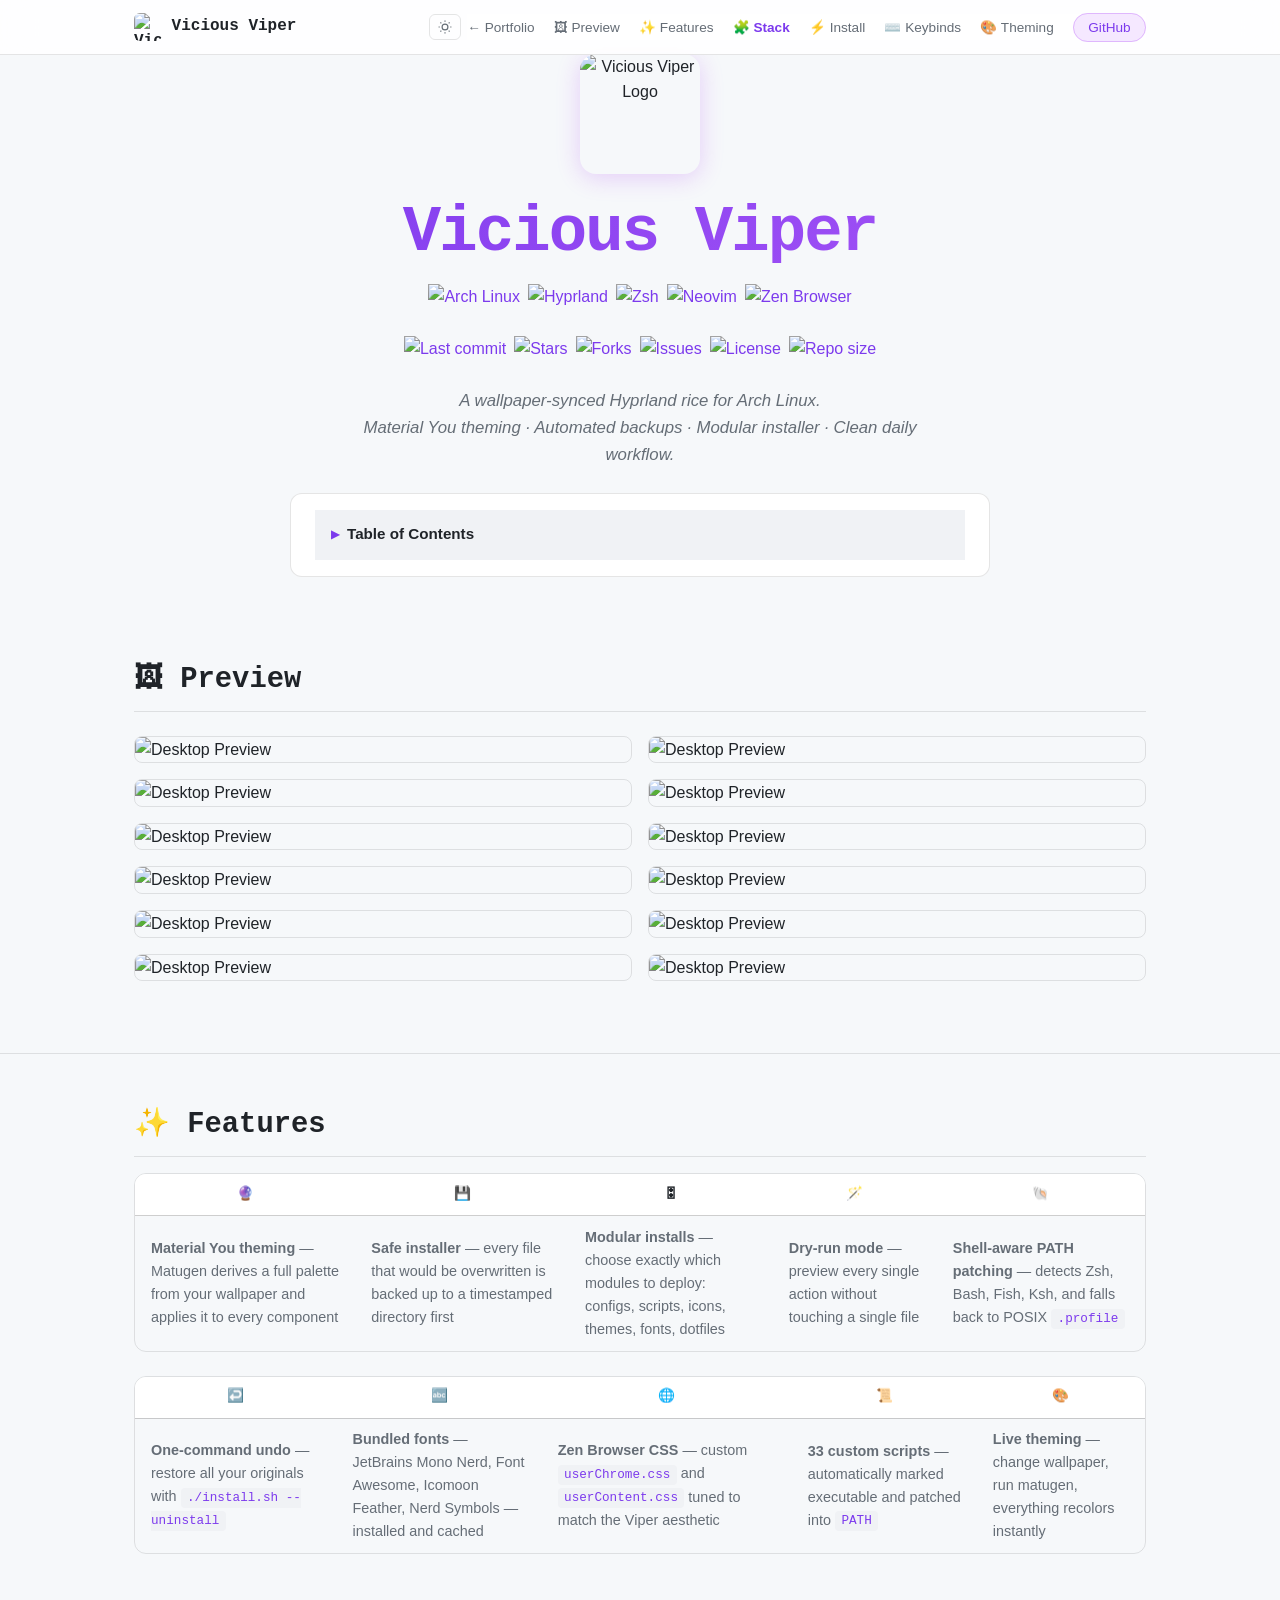
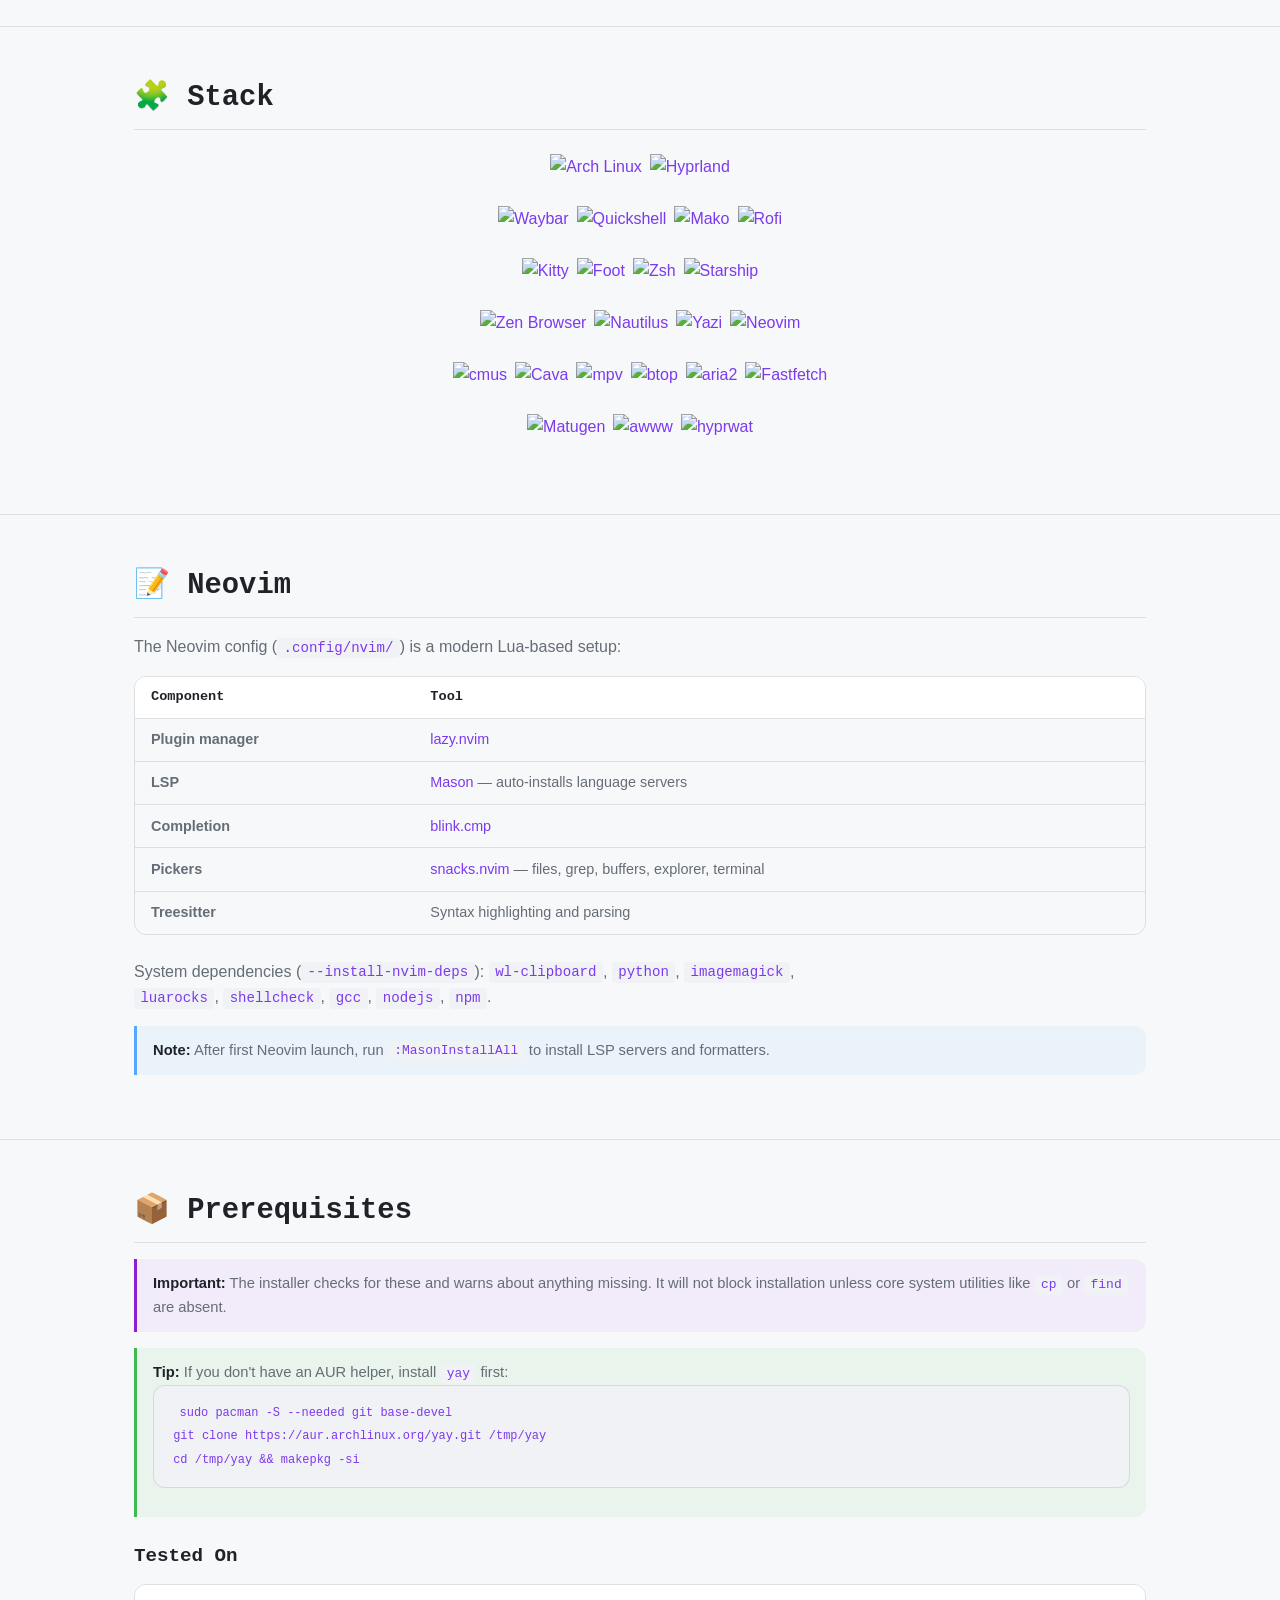
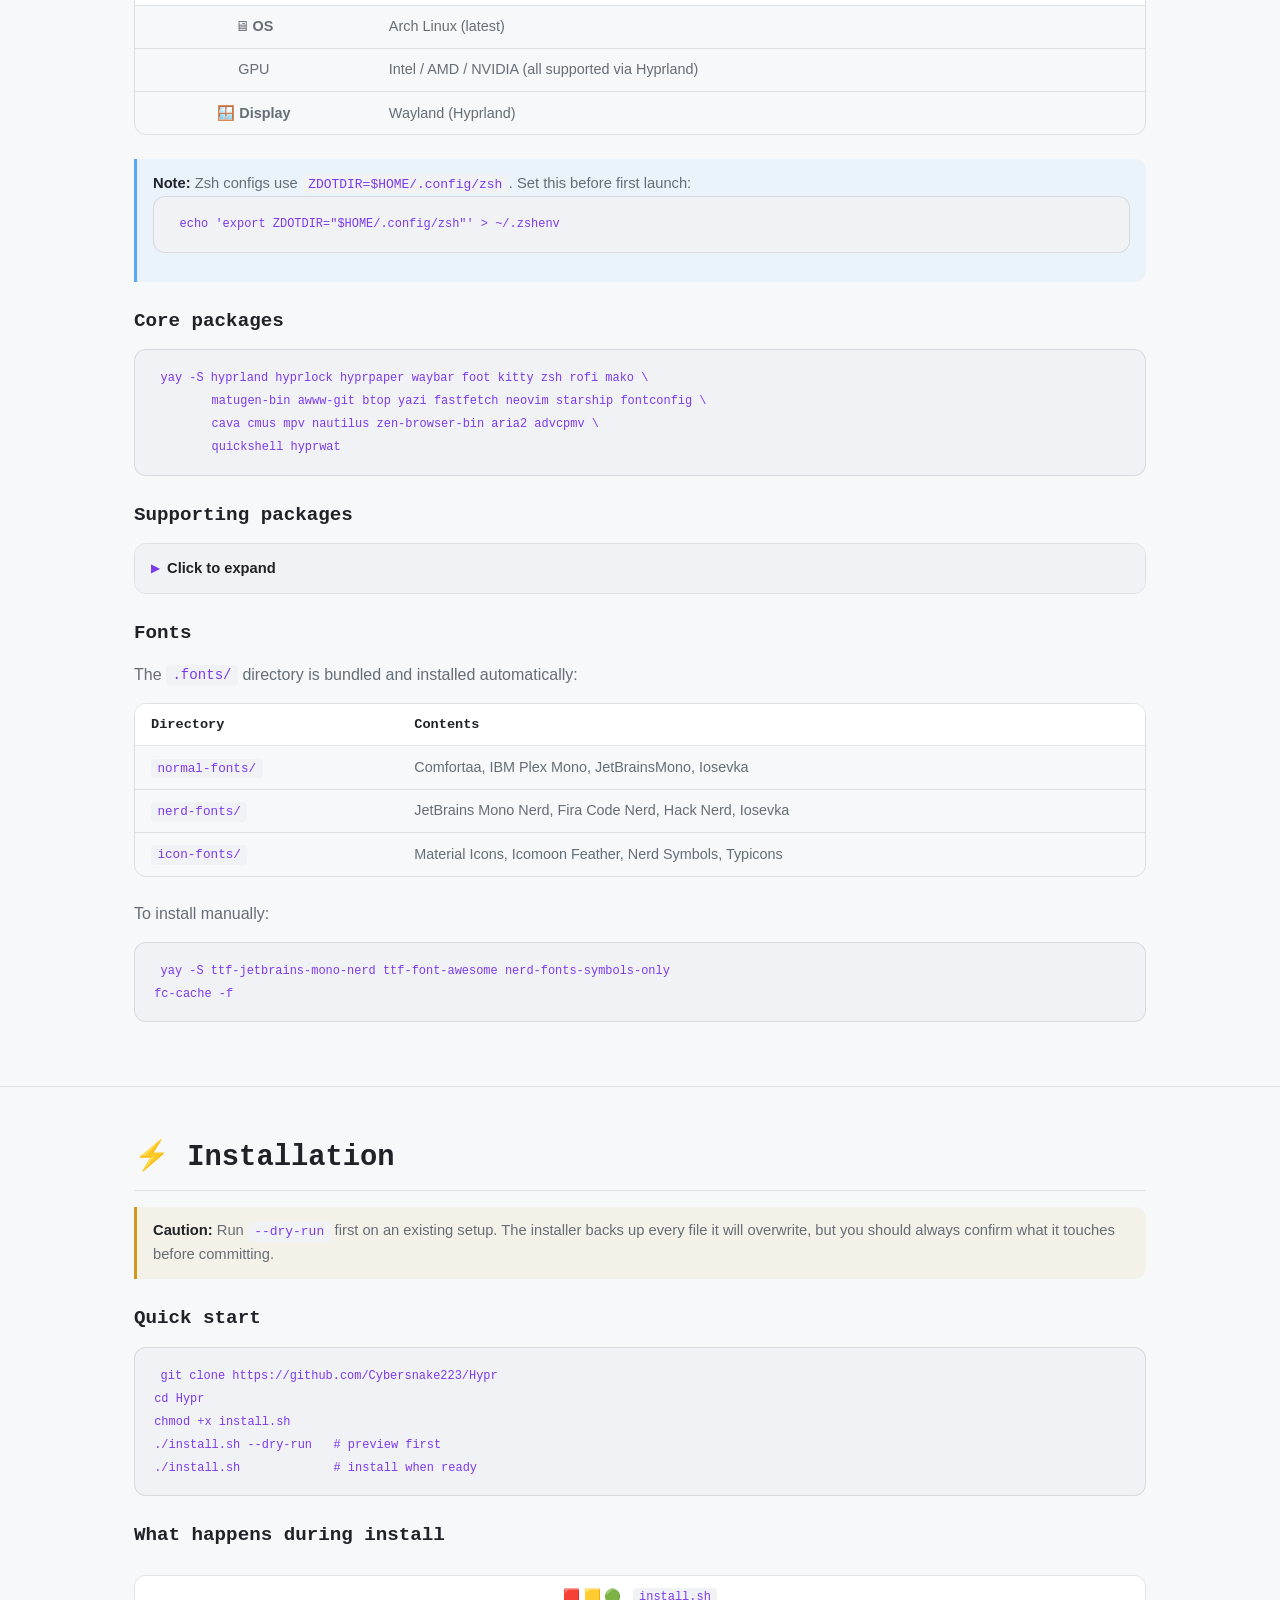
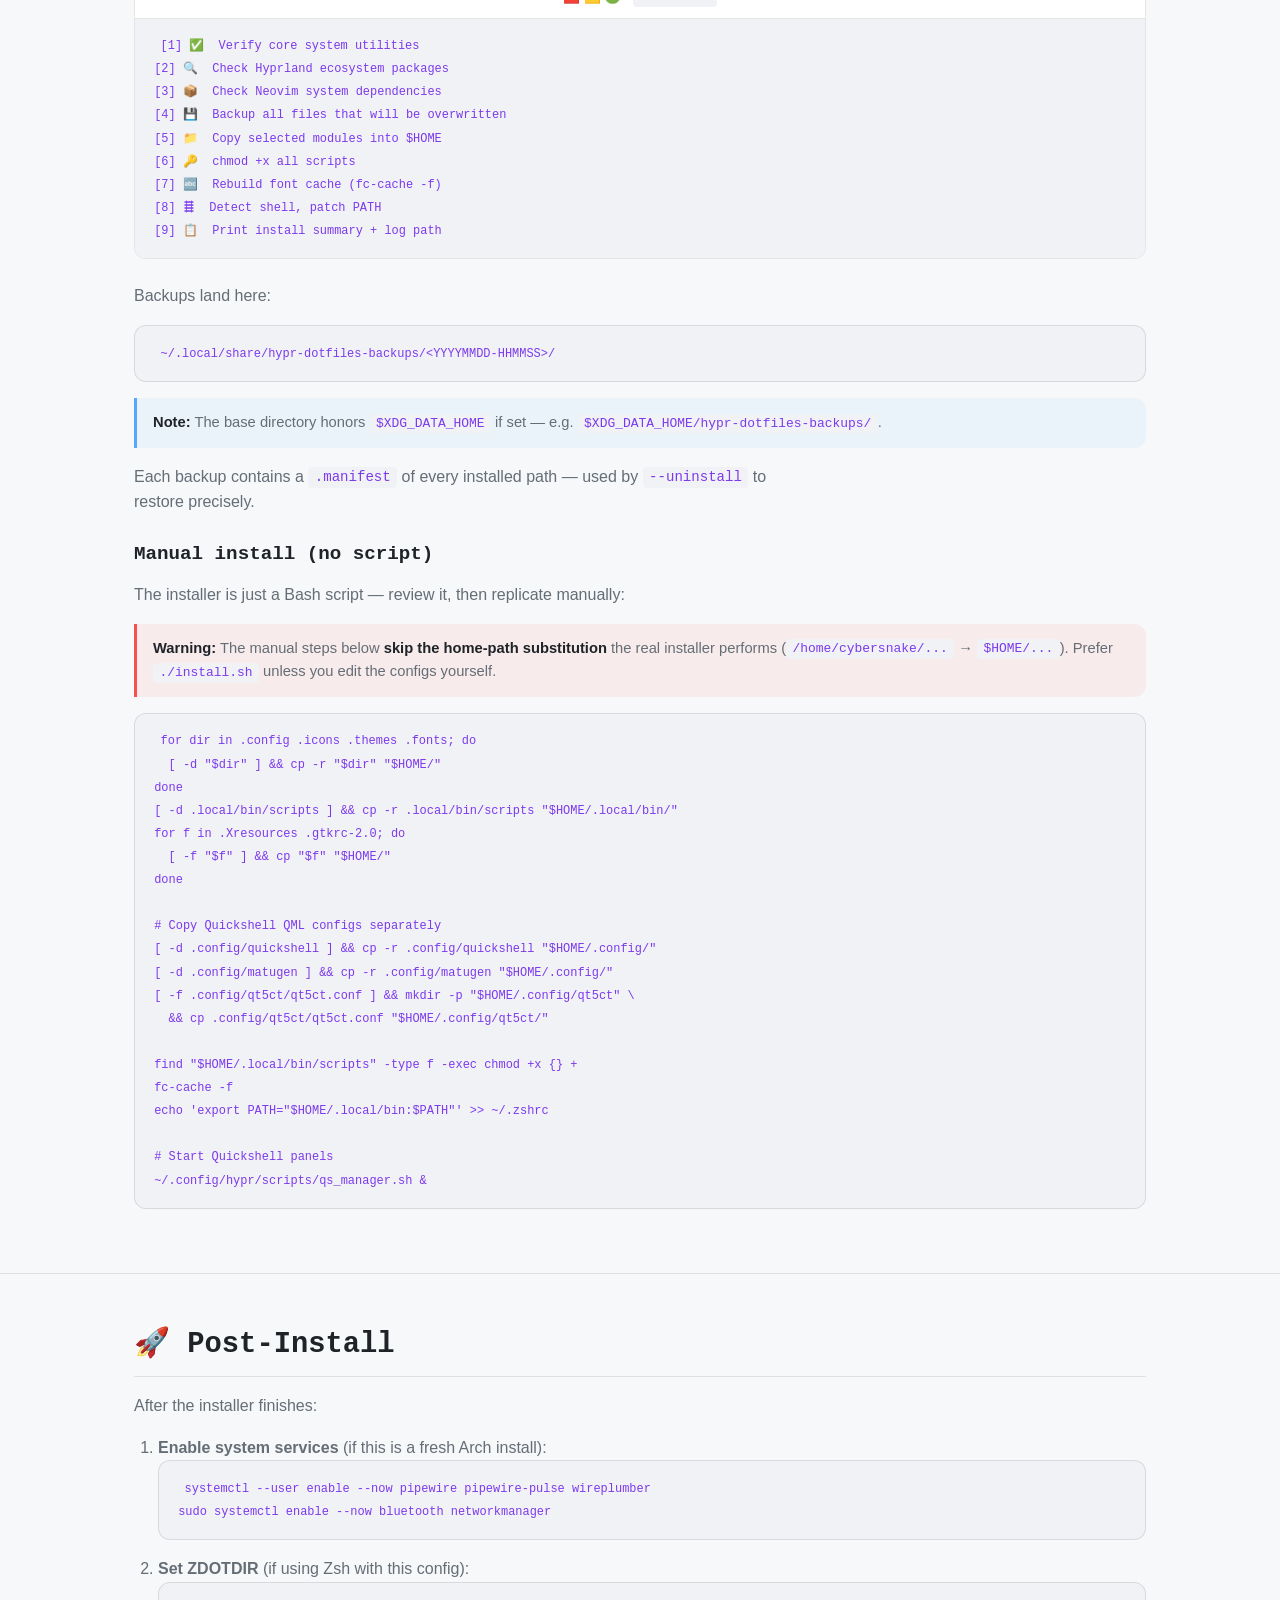
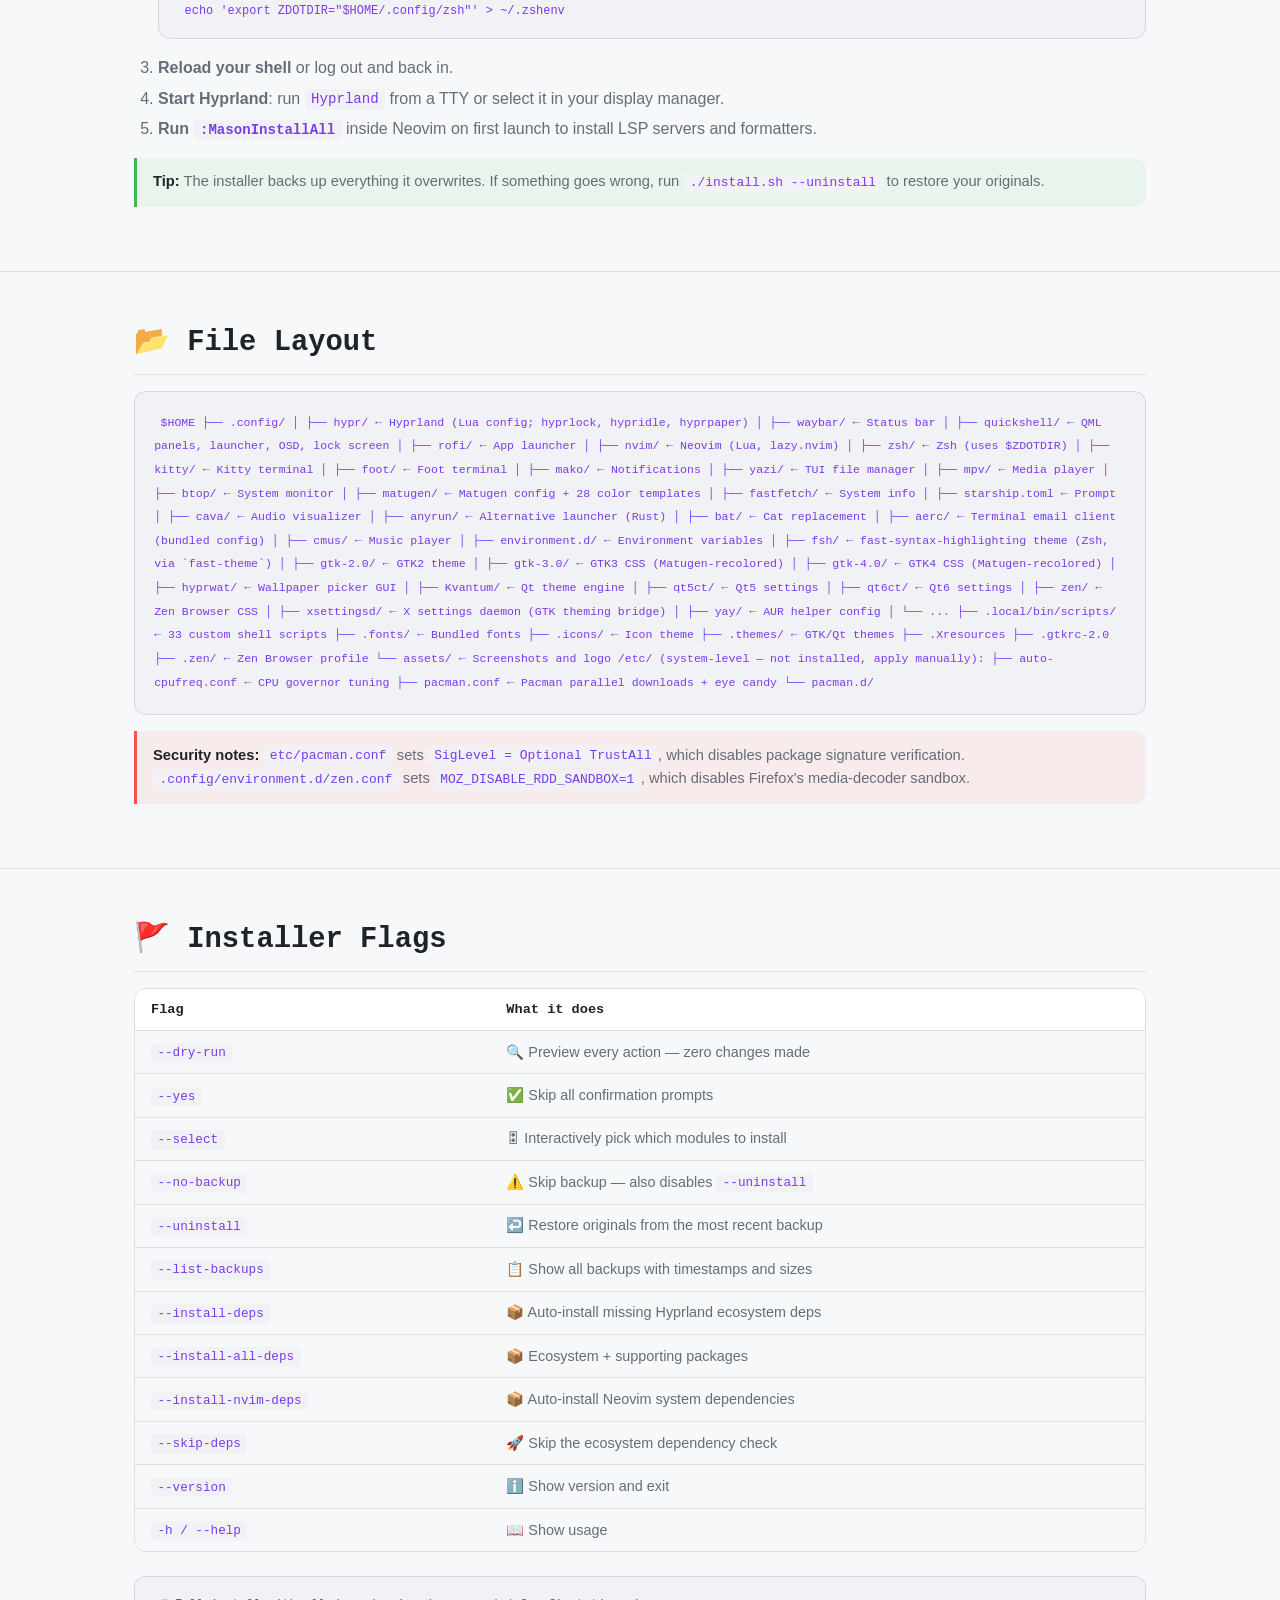
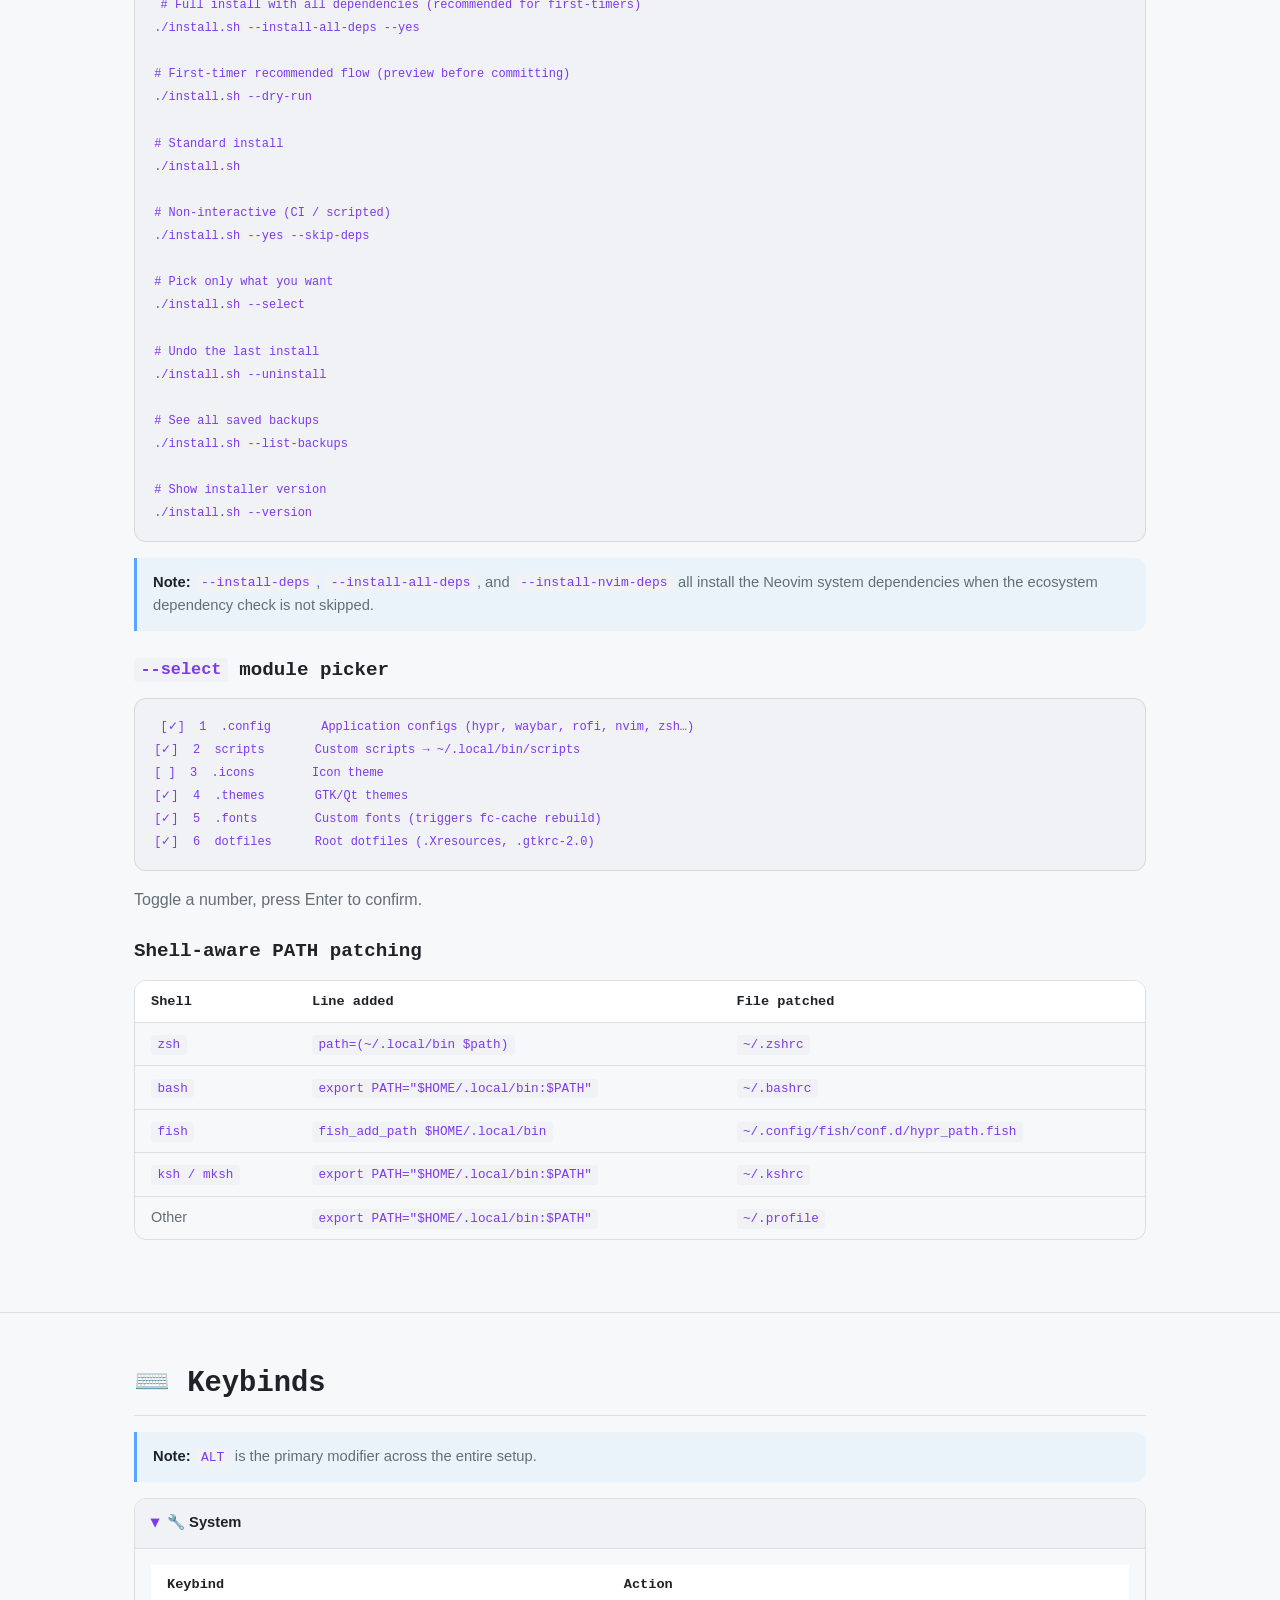
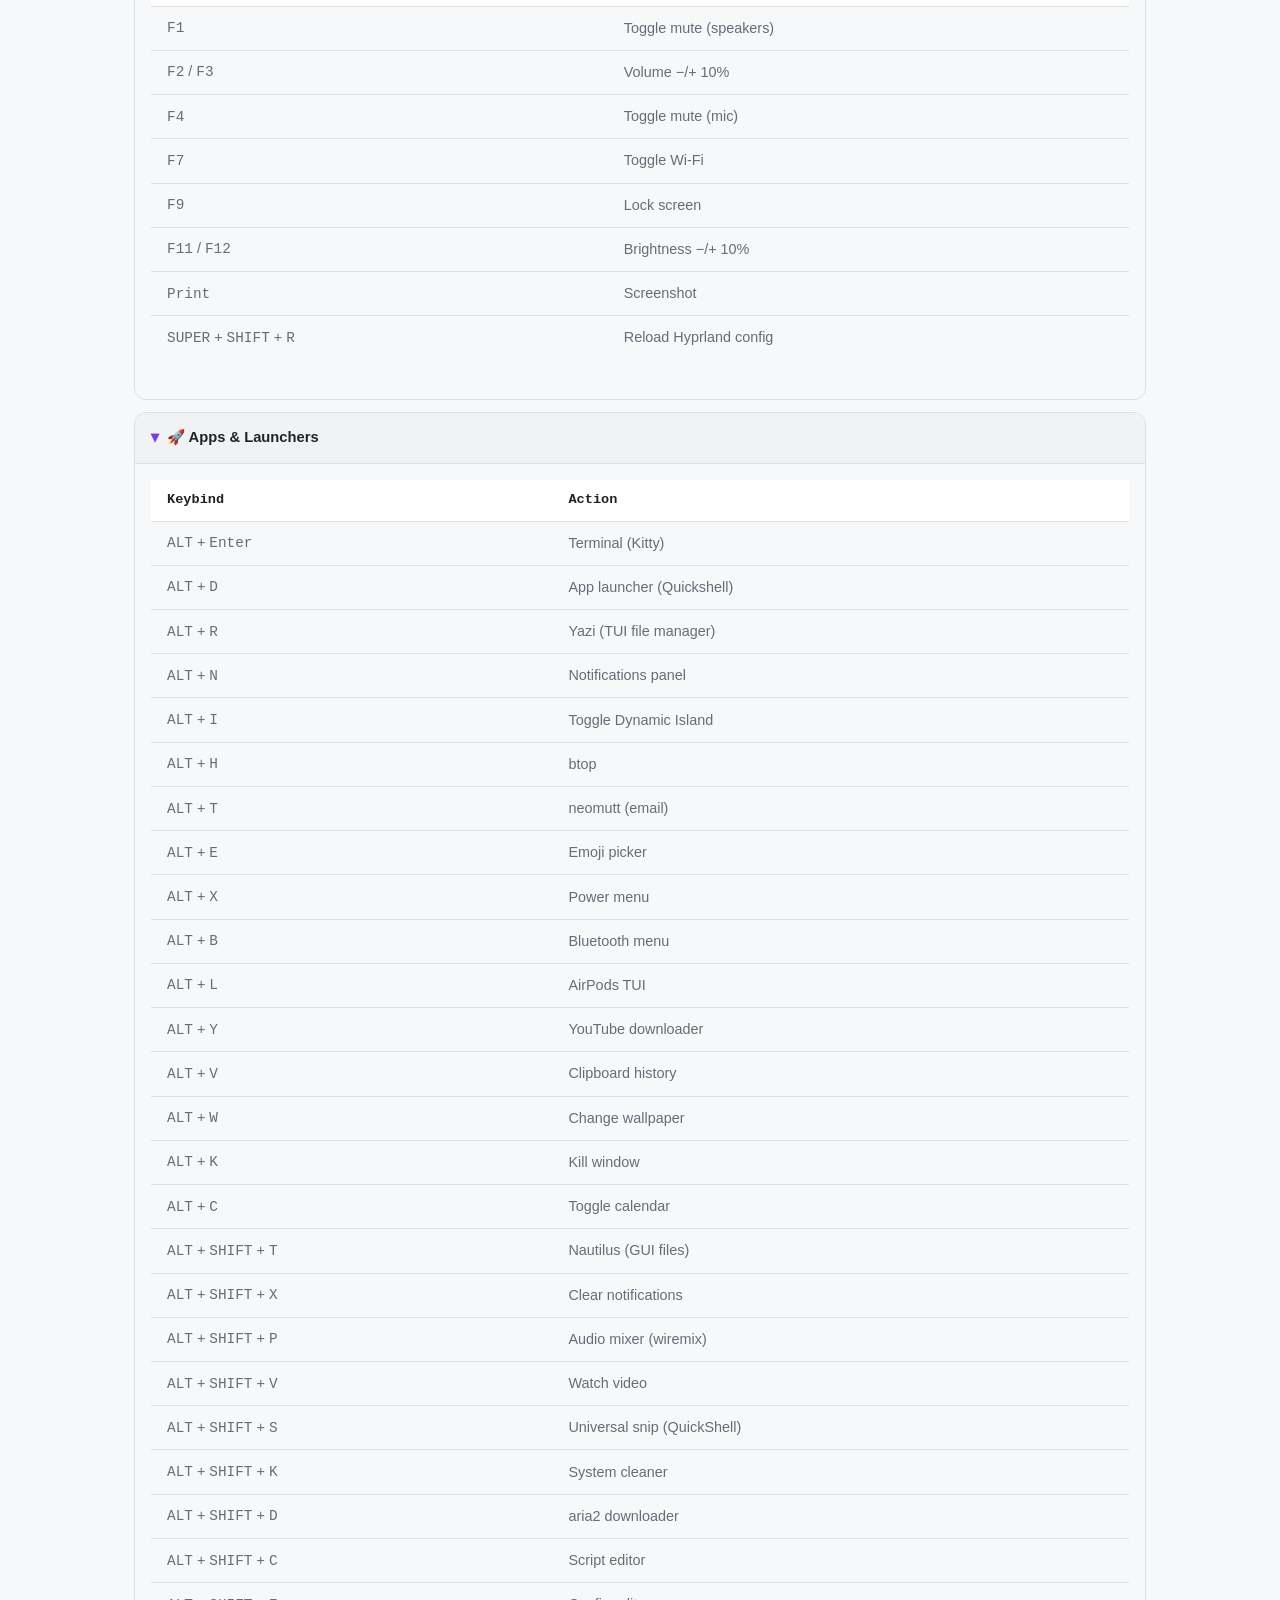
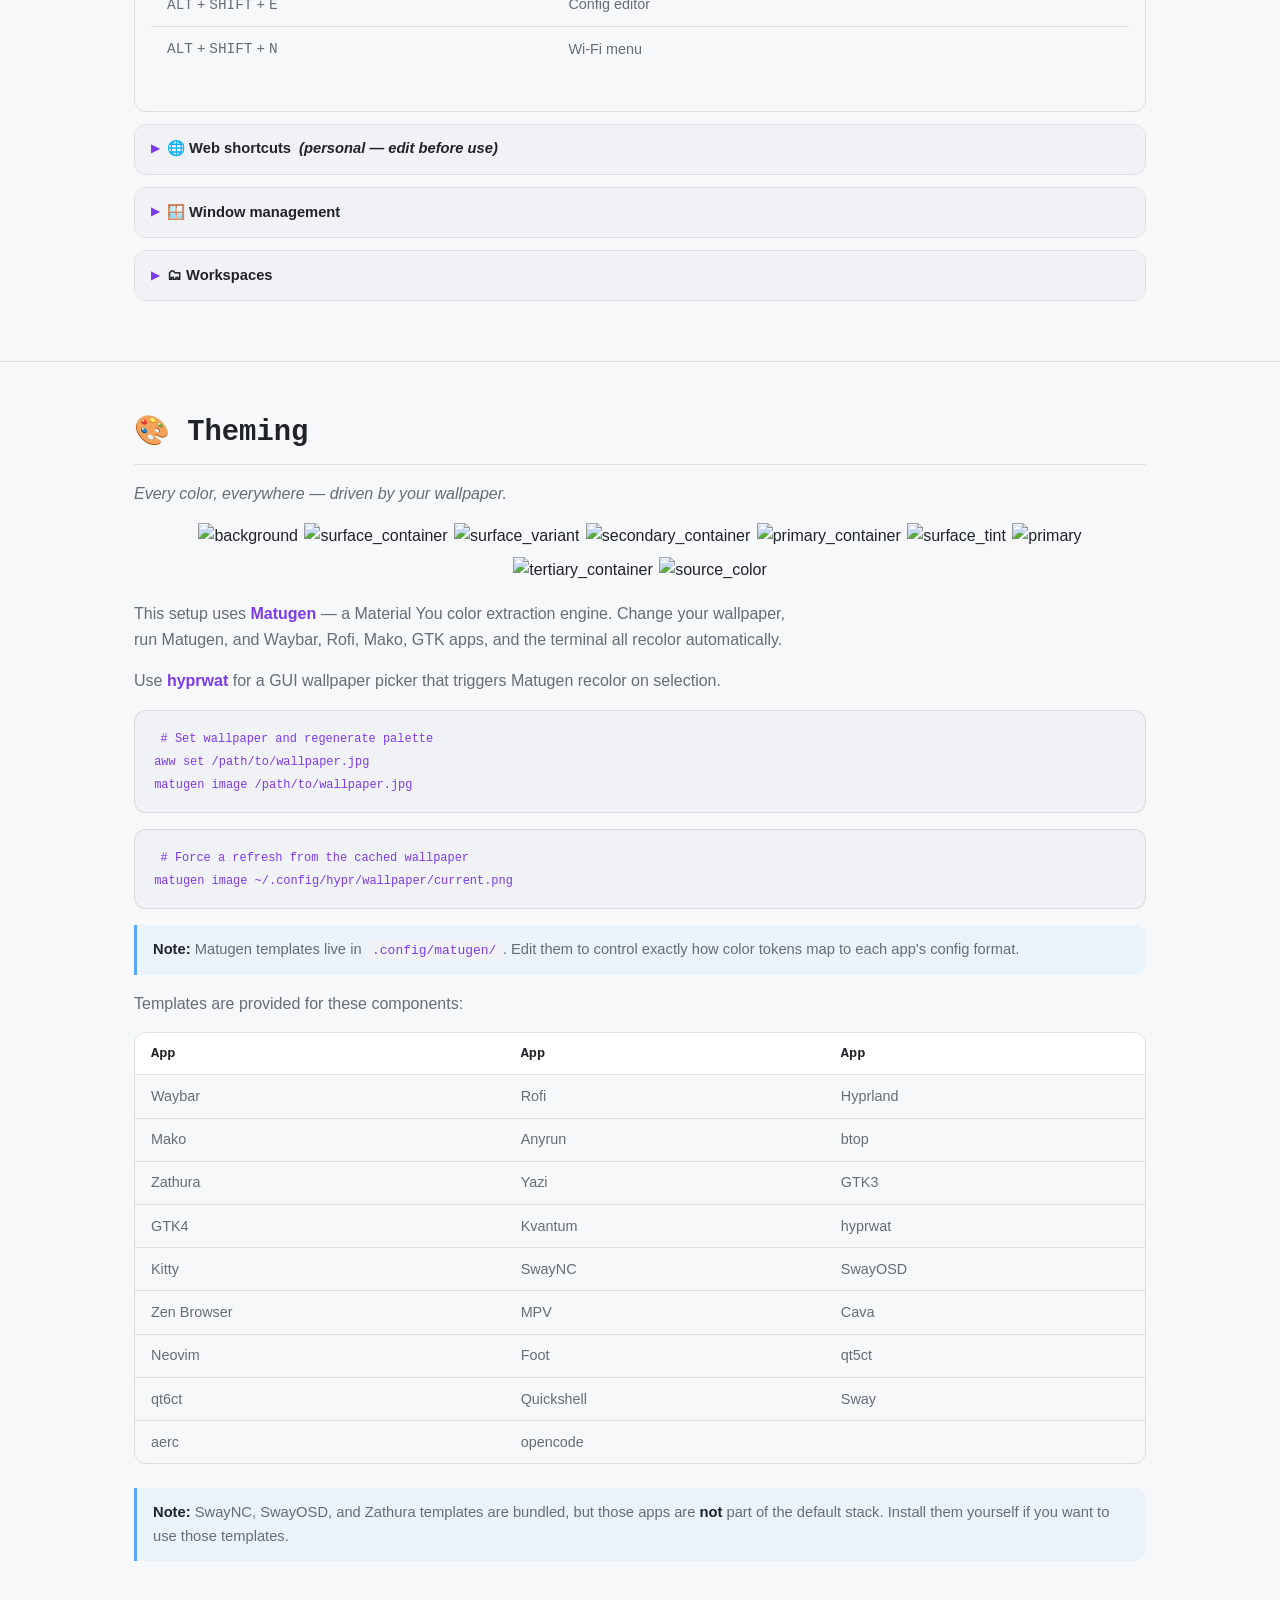
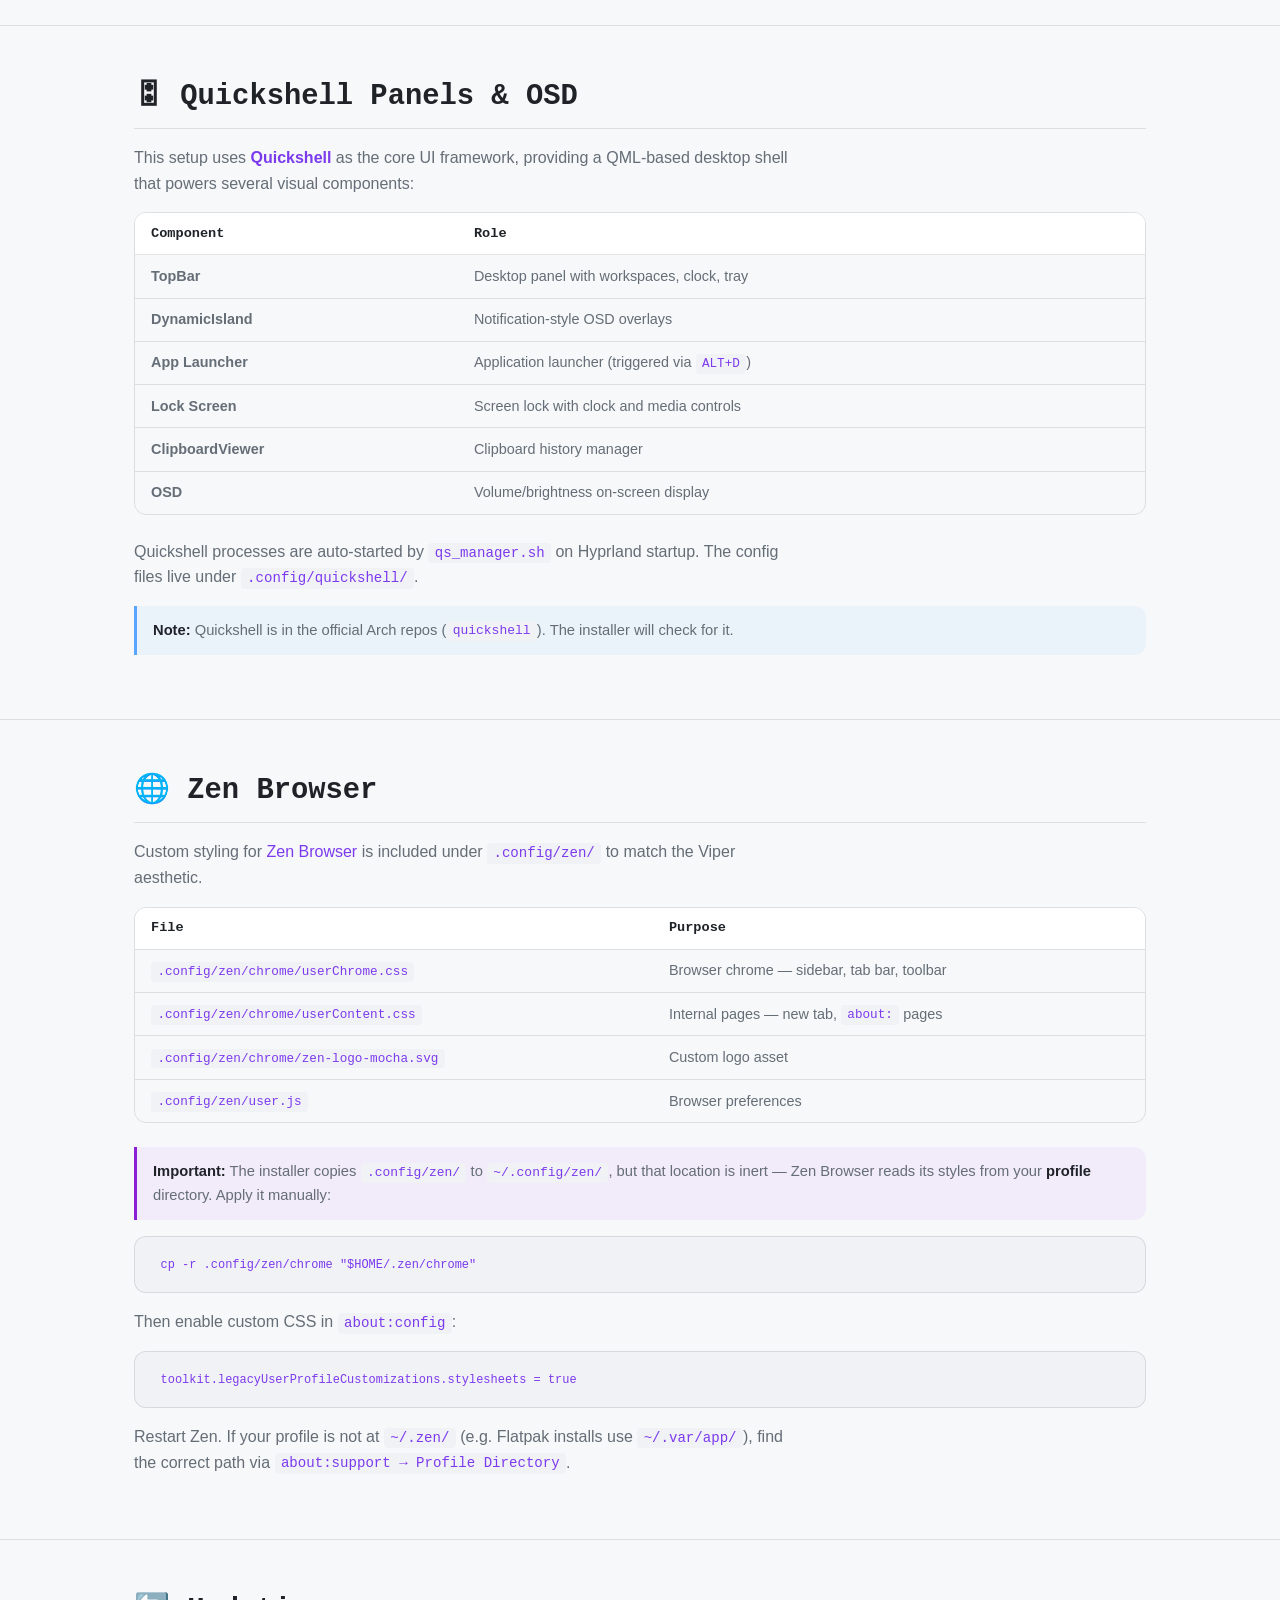
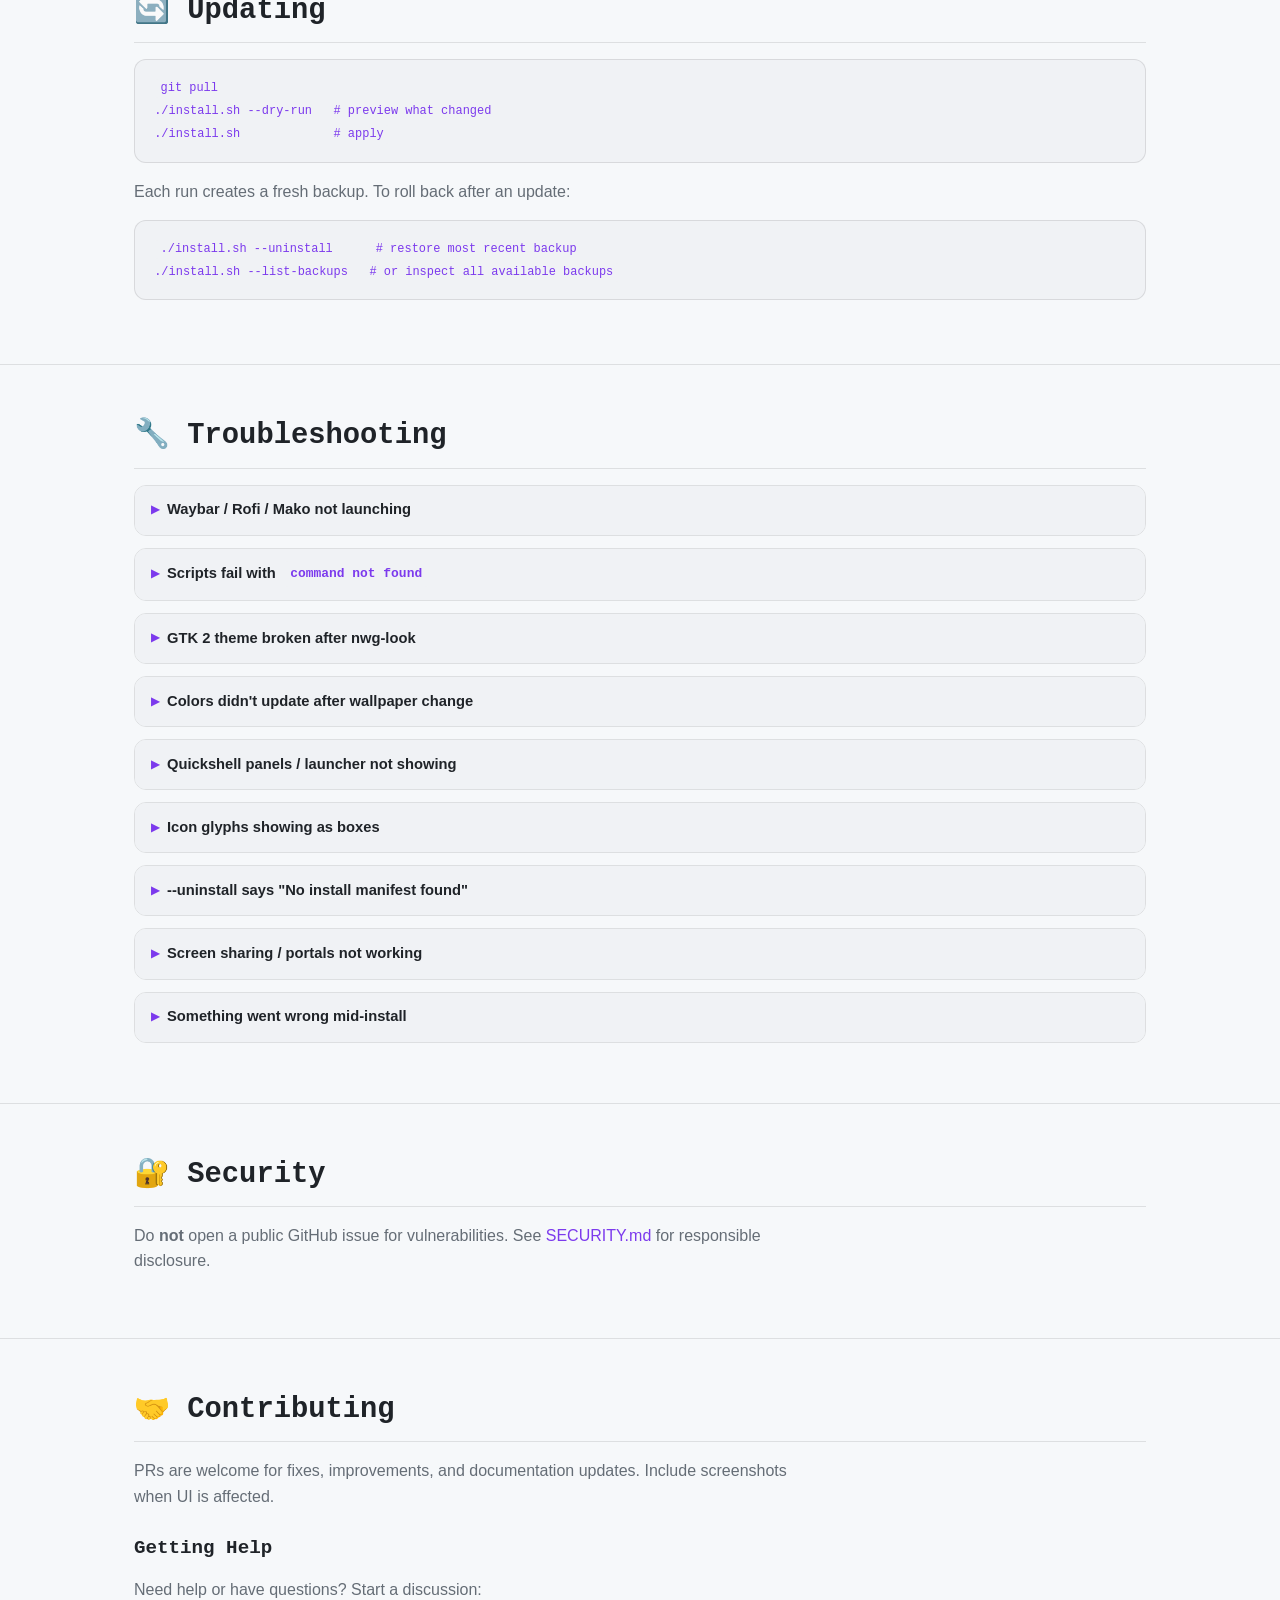
==== commit a53451d7: "feat(vicious-viper): add visual polish — gradient title, glow, lightbox, anchors, mobile nav" ====
--- a/vicious-viper/index.html
+++ b/vicious-viper/index.html
@@ -1117,7 +1117,44 @@
 
   <div id="toTop" role="button" tabindex="0" aria-label="Back to top">&#8593;</div>
 
+  <div class="nav-overlay" id="navOverlay" aria-hidden="true"></div>
+
+  <div class="lightbox-overlay" id="lightbox" role="dialog" aria-label="Image preview">
+    <button class="lightbox-close" aria-label="Close">&times;</button>
+    <img src="" alt="" />
+  </div>
+
   <script>
+    /* Code block language headers */
+    (function(){
+      document.querySelectorAll('pre').forEach(pre => {
+        const code = pre.querySelector('code');
+        if(!code) return;
+        const cls = [...code.classList].find(c => c.startsWith('language-'));
+        if(!cls) return;
+        const lang = cls.replace('language-', '');
+        const header = document.createElement('div');
+        header.className = 'code-header';
+        header.textContent = lang;
+        pre.appendChild(header);
+      });
+    })();
+
+    /* Anchor link click-to-copy */
+    (function(){
+      document.querySelectorAll('.section h2[id]').forEach(h2 => {
+        h2.style.cursor = 'pointer';
+        h2.addEventListener('click', () => {
+          const url = location.origin + location.pathname + '#' + h2.id;
+          navigator.clipboard.writeText(url).then(() => {
+            const orig = h2.textContent;
+            h2.textContent = 'Copied!';
+            setTimeout(() => h2.textContent = orig, 1200);
+          });
+        });
+      });
+    })();
+
     /* Section reveal on scroll */
     (function(){
       if(window.matchMedia('(prefers-reduced-motion: reduce)').matches) return;
@@ -1178,11 +1215,13 @@
     (function(){
       const toggle = document.getElementById('navToggle');
       const links  = document.getElementById('navLinks');
+      const overlay = document.getElementById('navOverlay');
       if(!toggle || !links) return;
       function openMenu(){
         links.classList.add('open');
         toggle.classList.add('open');
         toggle.setAttribute('aria-expanded', 'true');
+        if(overlay) overlay.classList.add('open');
         const first = links.querySelector('a');
         if(first) setTimeout(()=> first.focus(), 50);
       }
@@ -1190,11 +1229,13 @@
         links.classList.remove('open');
         toggle.classList.remove('open');
         toggle.setAttribute('aria-expanded', 'false');
+        if(overlay) overlay.classList.remove('open');
         toggle.focus();
       }
       toggle.addEventListener('click', ()=>{
         links.classList.contains('open') ? closeMenu() : openMenu();
       });
+      if(overlay) overlay.addEventListener('click', closeMenu);
       links.querySelectorAll('a').forEach(a => a.addEventListener('click', closeMenu));
       document.addEventListener('keydown', e=>{
         if(!links.classList.contains('open')) return;
@@ -1240,6 +1281,34 @@
         if(e.key === 'Enter' || e.key === ' ') window.scrollTo({ top: 0, behavior: 'smooth' });
       });
     })();
+
+    /* Image lightbox */
+    (function(){
+      const overlay = document.getElementById('lightbox');
+      if(!overlay) return;
+      const img = overlay.querySelector('img');
+      const closeBtn = overlay.querySelector('.lightbox-close');
+      function open(src, alt){
+        img.src = src;
+        img.alt = alt || '';
+        overlay.classList.add('open');
+        document.body.style.overflow = 'hidden';
+        closeBtn.focus();
+      }
+      function close(){
+        overlay.classList.remove('open');
+        document.body.style.overflow = '';
+      }
+      closeBtn.addEventListener('click', close);
+      overlay.addEventListener('click', e => { if(e.target === overlay) close(); });
+      document.addEventListener('keydown', e => { if(e.key === 'Escape') close(); });
+
+      document.querySelectorAll('.screenshot-grid img, .section img').forEach(el => {
+        if(el.closest('.badges') || el.closest('.palette') || el.closest('.badge-grid') || el.closest('.star-cta') || el.closest('.wave-header') || el.closest('.wave-footer') || el.closest('.footer') || el.closest('.toc')) return;
+        el.style.cursor = 'zoom-in';
+        el.addEventListener('click', () => open(el.src, el.alt));
+      });
+    })();
   </script>
 
 </body>
--- a/vicious-viper/vicious-viper.css
+++ b/vicious-viper/vicious-viper.css
@@ -165,6 +165,11 @@
   border-radius: 999px !important;
   background: rgba(160,36,247,0.1) !important;
   color: var(--primary-light) !important;
+  transition: box-shadow 0.2s, background 0.2s !important;
+}
+.nav-cta:hover {
+  box-shadow: 0 0 12px rgba(160,36,247,0.4);
+  background: rgba(160,36,247,0.2) !important;
 }
 
 .nav-right {
@@ -230,6 +235,12 @@
   letter-spacing: -0.03em;
   margin-bottom: 1rem;
   line-height: 1.1;
+  background: linear-gradient(135deg, var(--primary-light), var(--accent), var(--primary));
+  background-size: 200% 200%;
+  -webkit-background-clip: text;
+  background-clip: text;
+  -webkit-text-fill-color: transparent;
+  animation: gradientShift 6s ease infinite;
 }
 
 .badges {
@@ -243,6 +254,11 @@
 .badges img {
   height: 28px;
   display: inline-block;
+  transition: filter 0.2s, transform 0.2s;
+}
+.badges img:hover {
+  filter: drop-shadow(0 0 8px rgba(160,36,247,0.5));
+  transform: translateY(-2px);
 }
 
 .hero-desc {
@@ -299,6 +315,23 @@
   margin-bottom: 1rem;
   padding-bottom: 0.5rem;
   border-bottom: 1px solid var(--border);
+  position: relative;
+}
+.section h2[id]::after {
+  content: "#";
+  margin-left: 0.5rem;
+  color: var(--primary);
+  opacity: 0;
+  font-size: 0.8em;
+  transition: opacity 0.2s;
+  cursor: pointer;
+  text-decoration: none;
+}
+.section h2[id]:hover::after {
+  opacity: 0.6;
+}
+.section h2[id]::after:hover {
+  opacity: 1;
 }
 
 .section h3 {
@@ -415,6 +448,25 @@
   line-height: 1.7;
   color: var(--muted);
   margin-bottom: 1rem;
+  position: relative;
+}
+pre .code-header {
+  position: absolute;
+  top: 0;
+  right: 0;
+  padding: 0.25rem 0.7rem;
+  font-family: var(--body);
+  font-size: 0.7rem;
+  font-weight: 600;
+  text-transform: uppercase;
+  letter-spacing: 0.05em;
+  color: var(--faint);
+  background: var(--surface-2);
+  border-bottom-left-radius: 6px;
+  border-left: 1px solid var(--border);
+  border-bottom: 1px solid var(--border);
+  user-select: none;
+  pointer-events: none;
 }
 
 pre code {
@@ -505,11 +557,12 @@
   border: 1px solid var(--border);
   border-radius: var(--radius);
   padding: 1.2rem;
-  transition: border-color 0.2s, transform 0.2s;
+  transition: border-color 0.2s, transform 0.2s, box-shadow 0.2s;
 }
 .feature-card:hover {
   border-color: var(--border-strong);
   transform: translateY(-2px);
+  box-shadow: 0 4px 20px rgba(160,36,247,0.15);
 }
 .feature-card h3 {
   margin: 0 0 0.5rem;
@@ -620,12 +673,12 @@
   bottom: 1.5rem;
   right: 1.5rem;
   z-index: 200;
-  width: 40px;
-  height: 40px;
+  width: 44px;
+  height: 44px;
   border-radius: 50%;
-  background: var(--surface-2);
-  border: 1px solid var(--border);
-  color: var(--muted);
+  background: var(--primary);
+  border: none;
+  color: #fff;
   cursor: pointer;
   display: flex;
   align-items: center;
@@ -634,7 +687,8 @@
   opacity: 0;
   pointer-events: none;
   transform: translateY(10px);
-  transition: opacity 0.3s, transform 0.3s, color 0.15s, border-color 0.15s;
+  transition: opacity 0.3s, transform 0.3s, box-shadow 0.2s;
+  box-shadow: 0 2px 12px rgba(160,36,247,0.3);
 }
 #toTop.visible {
   opacity: 1;
@@ -642,8 +696,11 @@
   transform: translateY(0);
 }
 #toTop:hover {
-  color: var(--primary-light);
-  border-color: var(--border-strong);
+  box-shadow: 0 4px 20px rgba(160,36,247,0.5);
+  transform: translateY(-2px);
+}
+#toTop.visible:hover {
+  transform: translateY(-2px);
 }
 
 /* ── Responsive ── */
@@ -657,28 +714,43 @@
   .nav-links {
     position: fixed;
     top: 0;
-    left: 0;
     right: 0;
-    background: rgba(13,17,23,0.98);
+    width: min(300px, 80vw);
+    height: 100vh;
+    background: var(--surface);
     backdrop-filter: blur(16px);
     flex-direction: column;
     gap: 0;
-    max-height: 0;
-    overflow: hidden;
-    transition: max-height 0.3s ease;
-    border-bottom: 1px solid var(--border);
+    transform: translateX(100%);
+    transition: transform 0.3s cubic-bezier(0.4, 0, 0.2, 1);
+    border-left: 1px solid var(--border);
     padding-top: 56px;
+    z-index: 250;
   }
   .nav-links.open {
-    max-height: 400px;
+    transform: translateX(0);
   }
   .nav-links li a {
     display: block;
-    padding: 0.8rem 1.5rem;
-    border-top: 1px solid var(--border);
+    padding: 0.9rem 1.5rem;
+    border-bottom: 1px solid var(--border);
+    font-size: 0.95rem;
   }
   .nav-toggle {
     display: flex !important;
+  }
+  .nav-overlay {
+    position: fixed;
+    inset: 0;
+    background: rgba(0,0,0,0.5);
+    z-index: 240;
+    opacity: 0;
+    pointer-events: none;
+    transition: opacity 0.3s;
+  }
+  .nav-overlay.open {
+    opacity: 1;
+    pointer-events: all;
   }
 }
 
@@ -709,8 +781,8 @@
   .gradient { animation: gradientShift 8s ease infinite; }
 }
 
-.reveal { opacity: 1; transform: none; transition: opacity 0.5s ease, transform 0.5s ease; }
-.js-animate .reveal { opacity: 0; transform: translateY(16px); }
+.reveal { opacity: 1; transform: none; transition: opacity 0.6s cubic-bezier(0.4, 0, 0.2, 1), transform 0.6s cubic-bezier(0.4, 0, 0.2, 1); }
+.js-animate .reveal { opacity: 0; transform: translateY(24px); }
 .js-animate .reveal.visible { opacity: 1; transform: translateY(0); }
 
 @media (prefers-reduced-motion: reduce) {
@@ -724,6 +796,56 @@
 @media (forced-colors: active) {
   .feature-card, .callout, details, .table-wrap, .installer-table { border: 1px solid ButtonText; }
   .nav-cta { border: 1px solid ButtonText; }
+}
+
+/* ── Lightbox ── */
+.lightbox-overlay {
+  position: fixed;
+  inset: 0;
+  z-index: 10000;
+  background: rgba(0,0,0,0.85);
+  display: flex;
+  align-items: center;
+  justify-content: center;
+  opacity: 0;
+  pointer-events: none;
+  transition: opacity 0.25s;
+  cursor: zoom-out;
+}
+.lightbox-overlay.open {
+  opacity: 1;
+  pointer-events: all;
+}
+.lightbox-overlay img {
+  max-width: 90vw;
+  max-height: 90vh;
+  border-radius: 8px;
+  box-shadow: 0 8px 40px rgba(0,0,0,0.5);
+  transform: scale(0.95);
+  transition: transform 0.25s;
+}
+.lightbox-overlay.open img {
+  transform: scale(1);
+}
+.lightbox-close {
+  position: absolute;
+  top: 1.5rem;
+  right: 1.5rem;
+  width: 40px;
+  height: 40px;
+  border-radius: 50%;
+  background: rgba(255,255,255,0.1);
+  border: none;
+  color: #fff;
+  font-size: 1.4rem;
+  cursor: pointer;
+  display: flex;
+  align-items: center;
+  justify-content: center;
+  transition: background 0.2s;
+}
+.lightbox-close:hover {
+  background: rgba(255,255,255,0.2);
 }
 
 /* ── Light theme ── */
@@ -755,3 +877,6 @@
 html.light .file-tree { background: var(--surface-2); }
 html.light .toc { background: var(--surface); }
 html.light .theme-toggle:hover { background: rgba(160,36,247,0.08); }
+html.light .nav-links { background: rgba(255,255,255,0.98); }
+html.light #toTop { background: var(--primary); color: #fff; }
+html.light pre .code-header { background: var(--surface-3); }
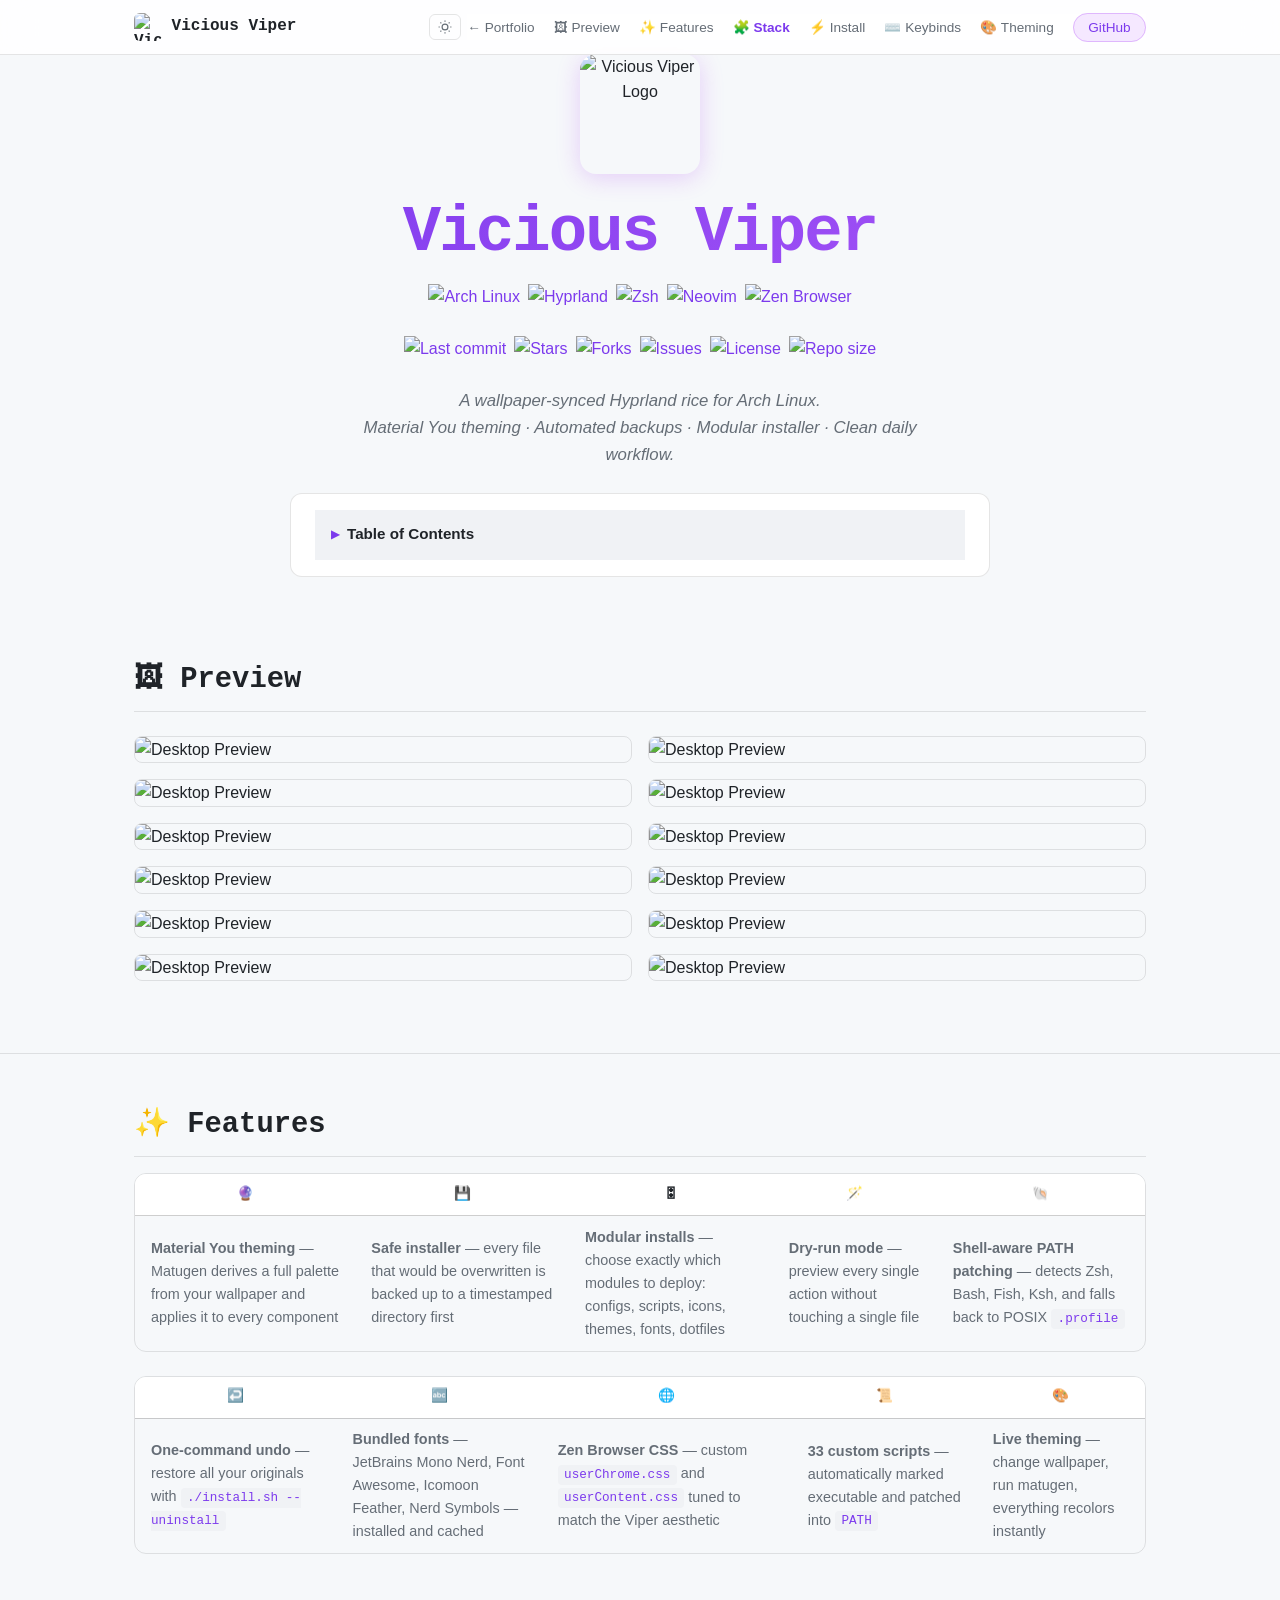
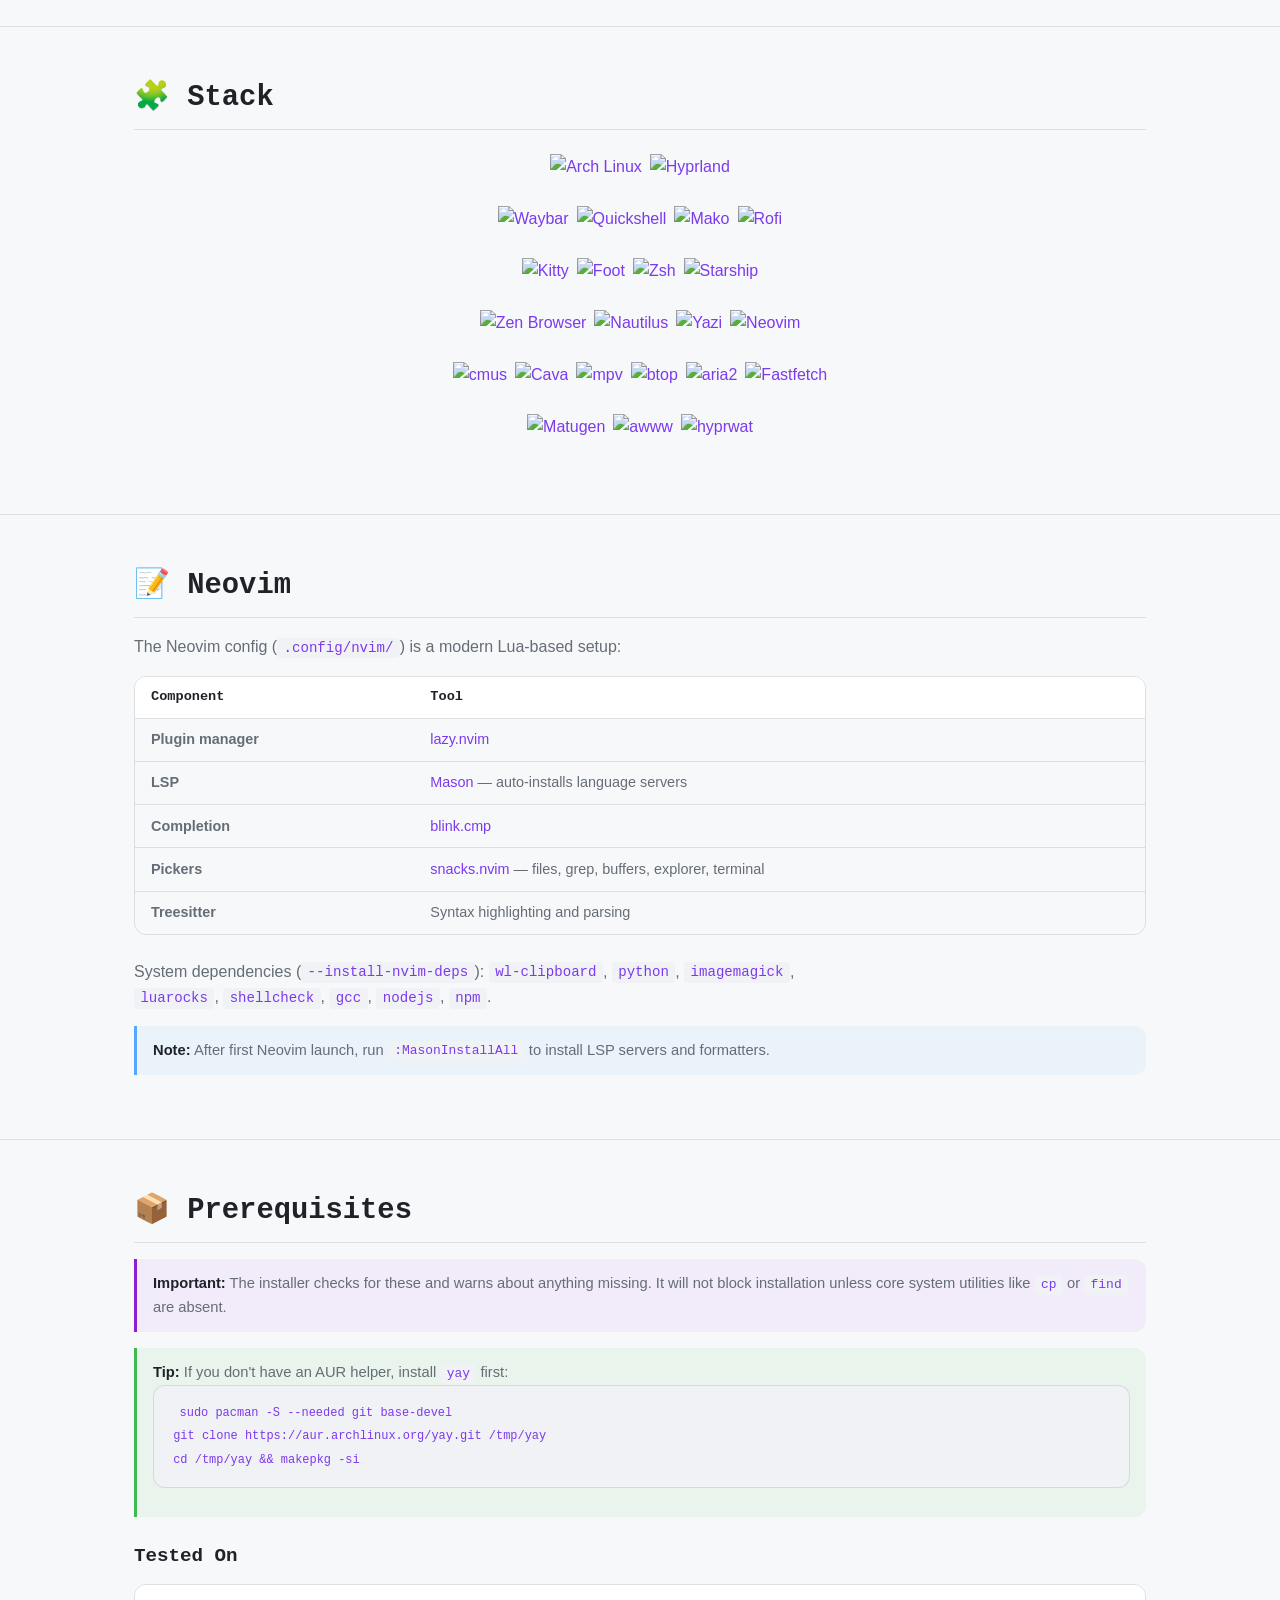
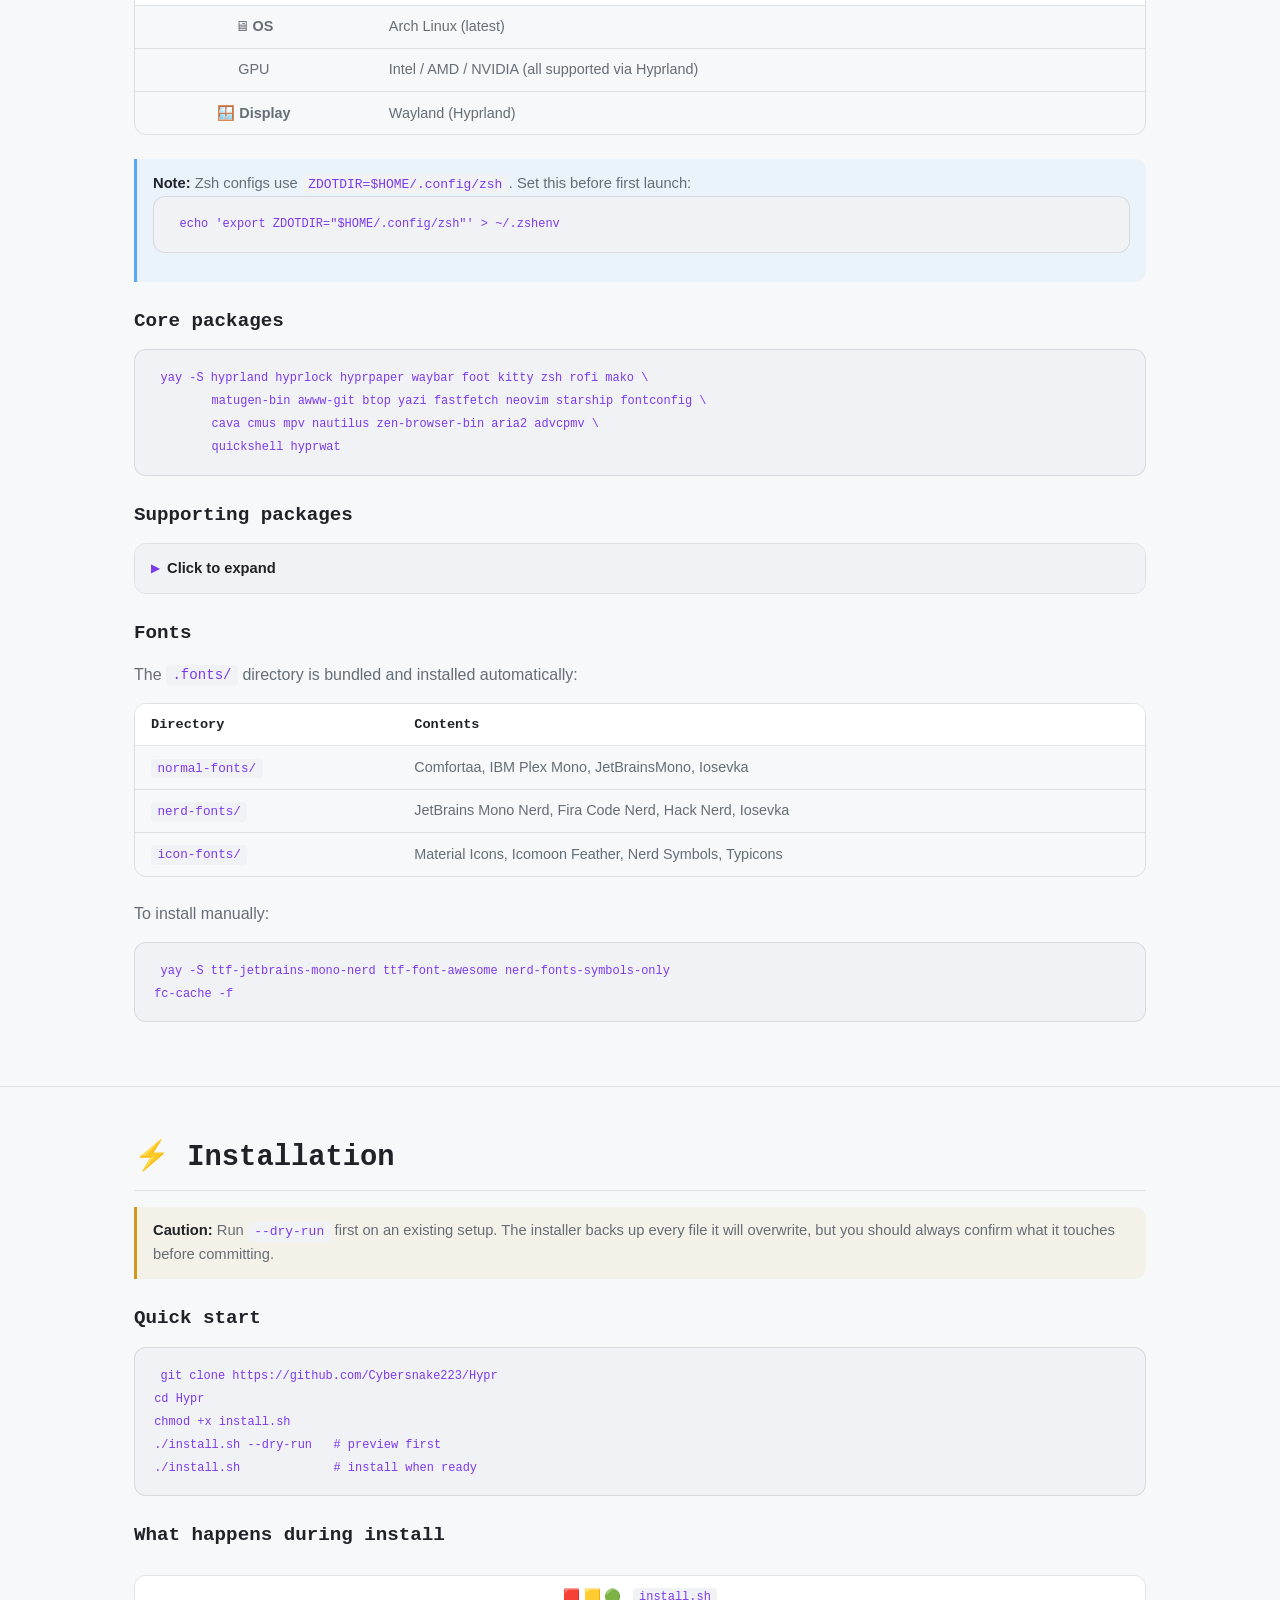
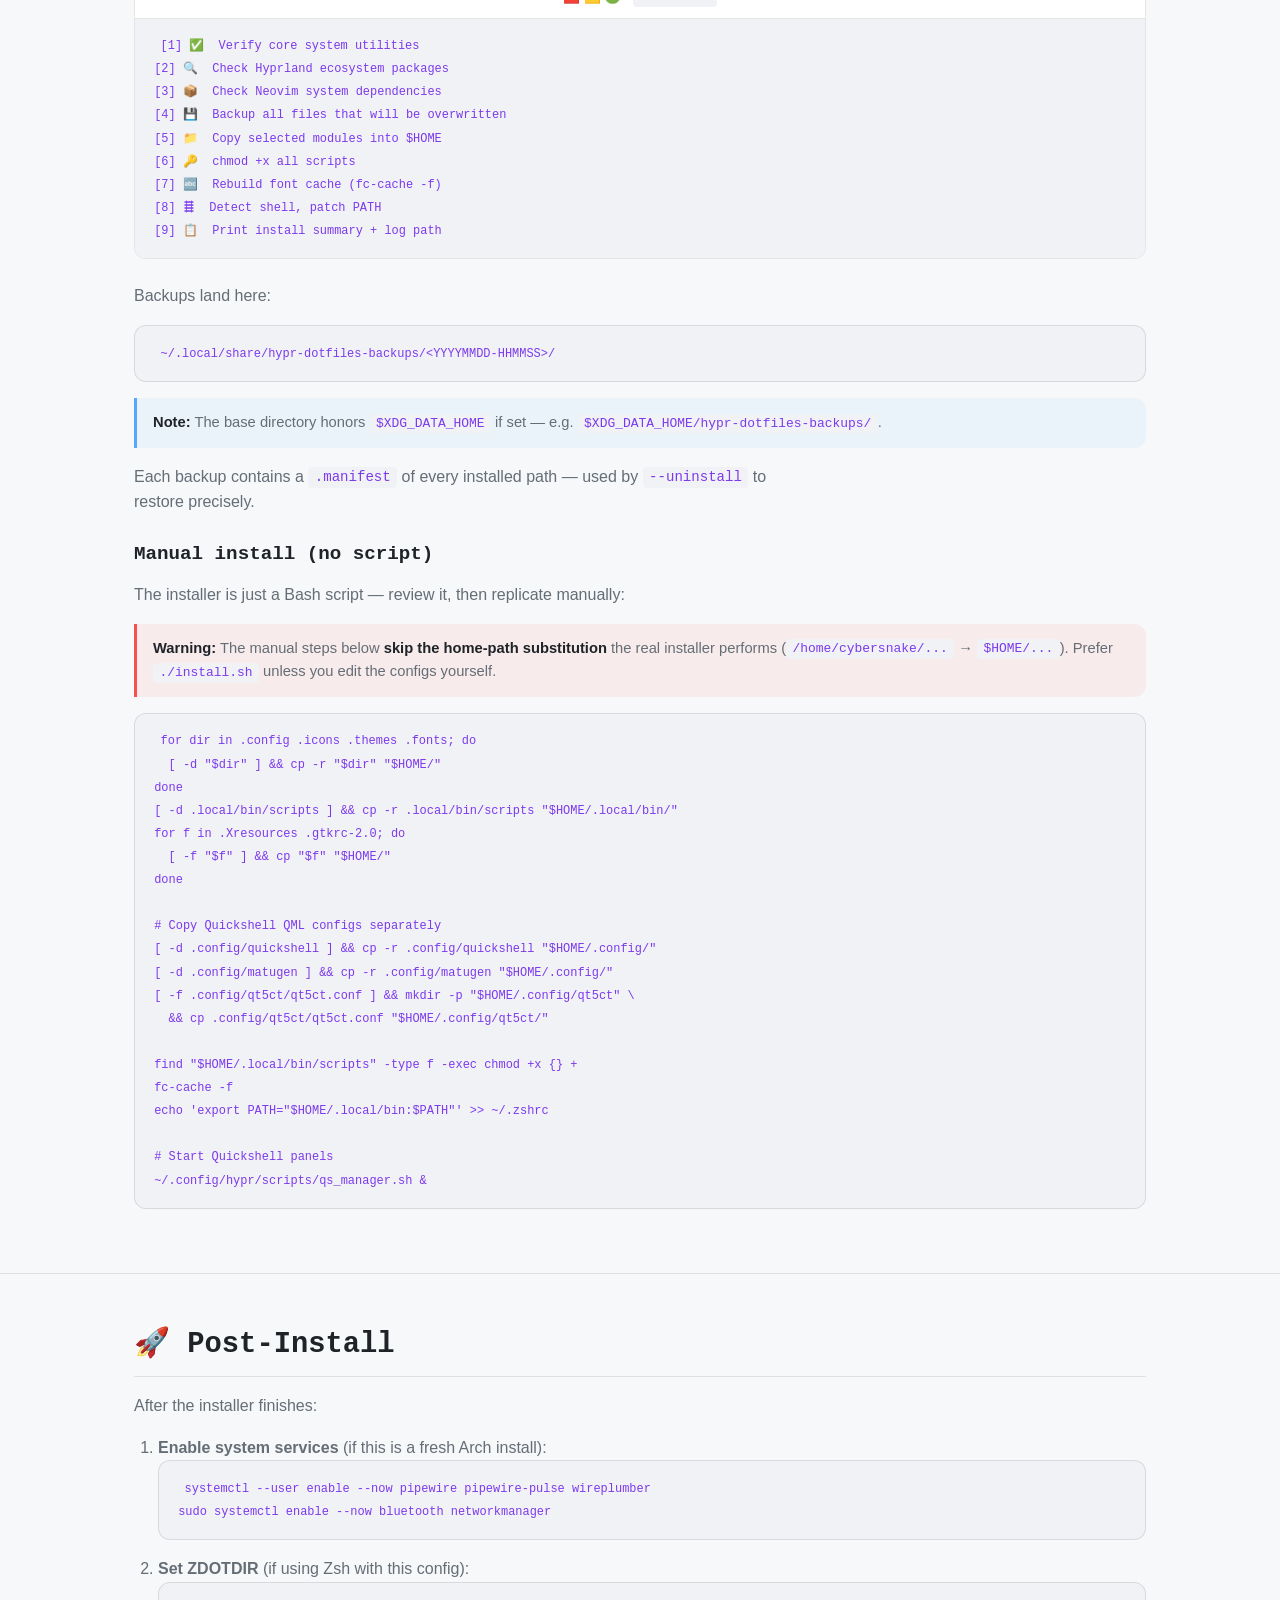
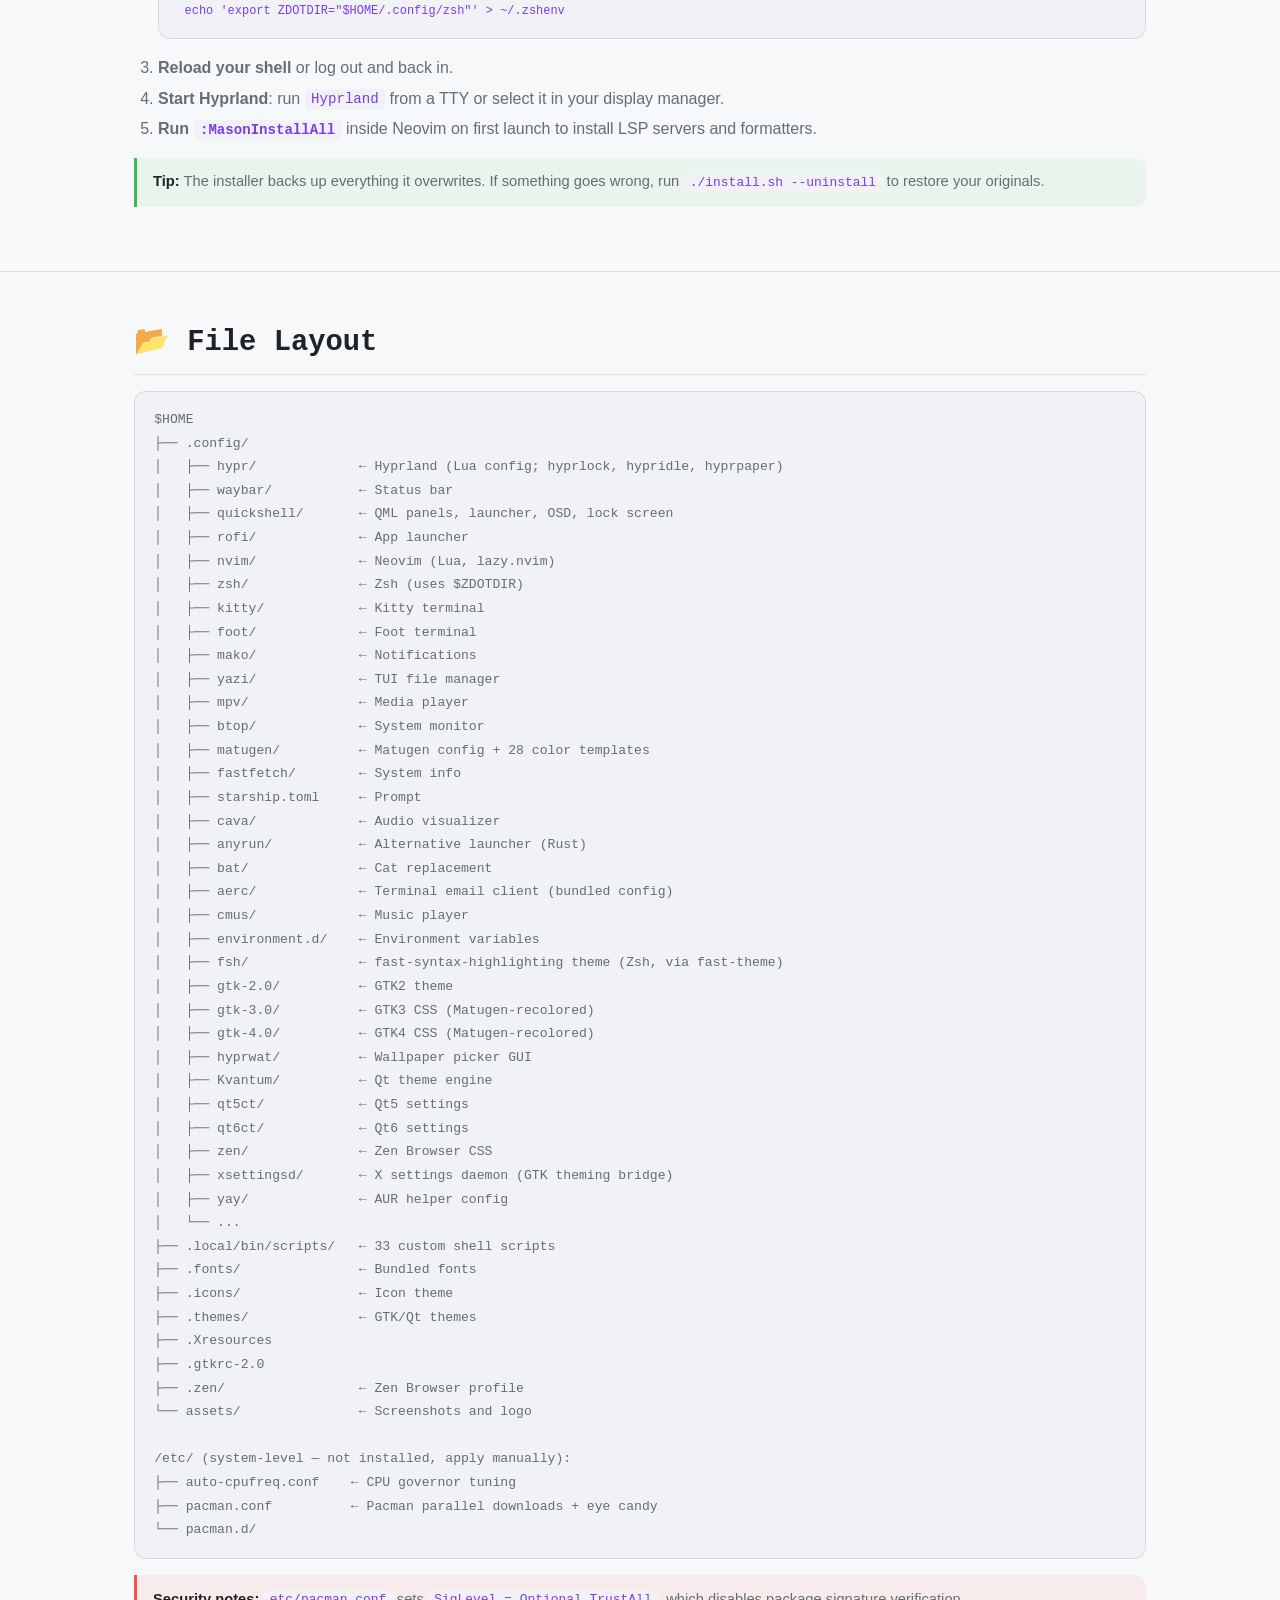
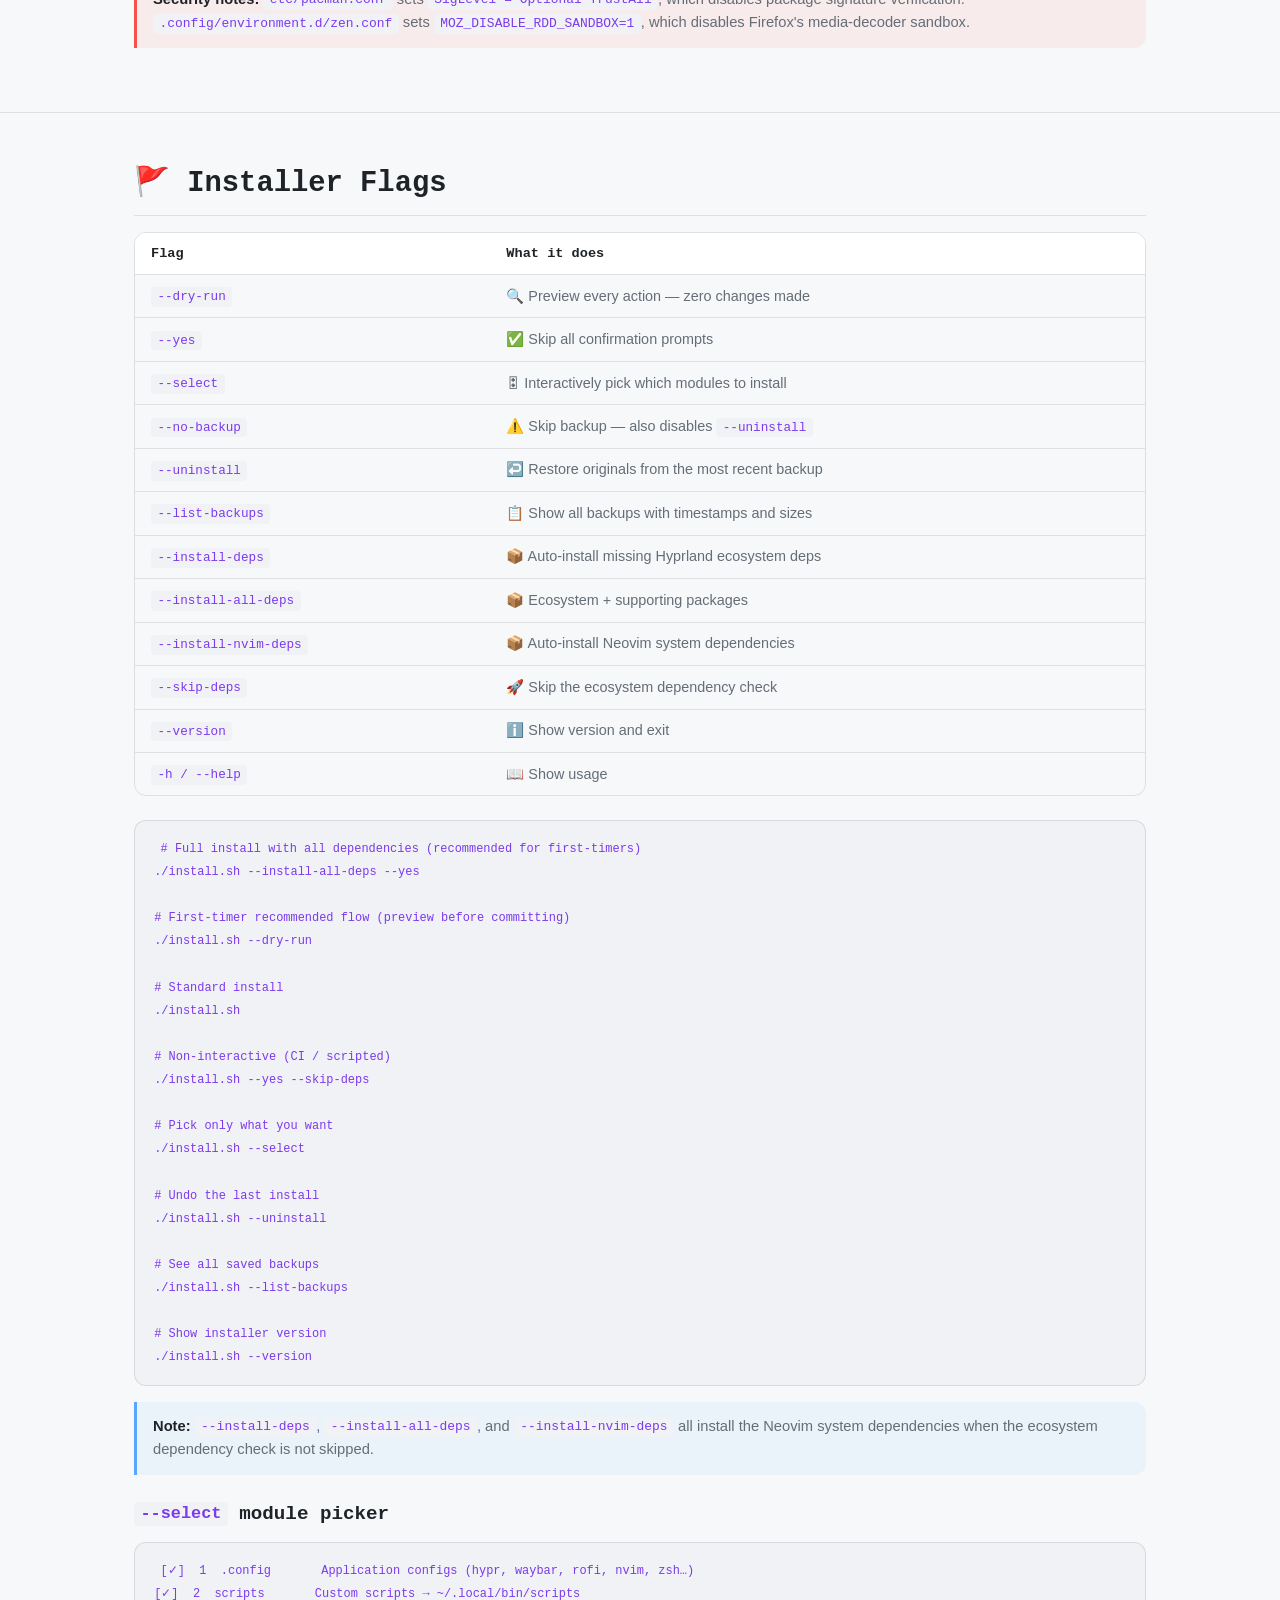
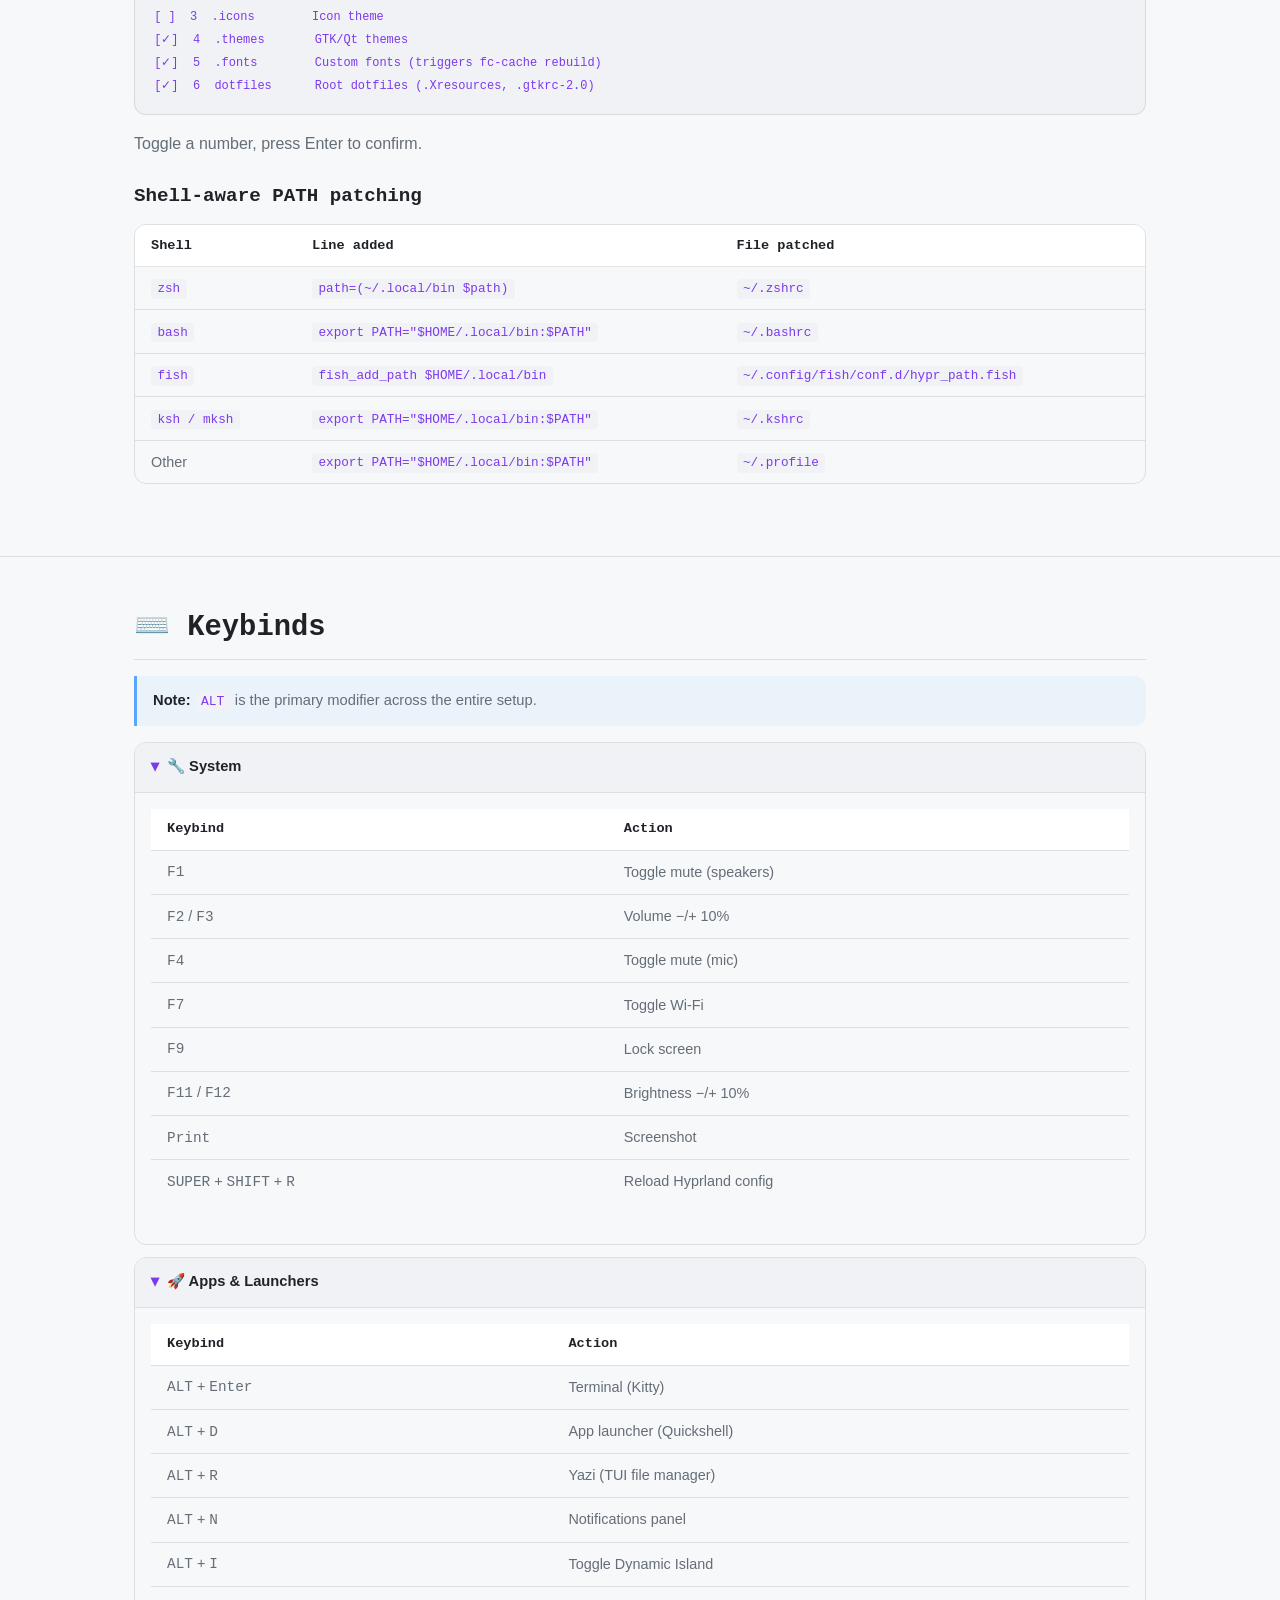
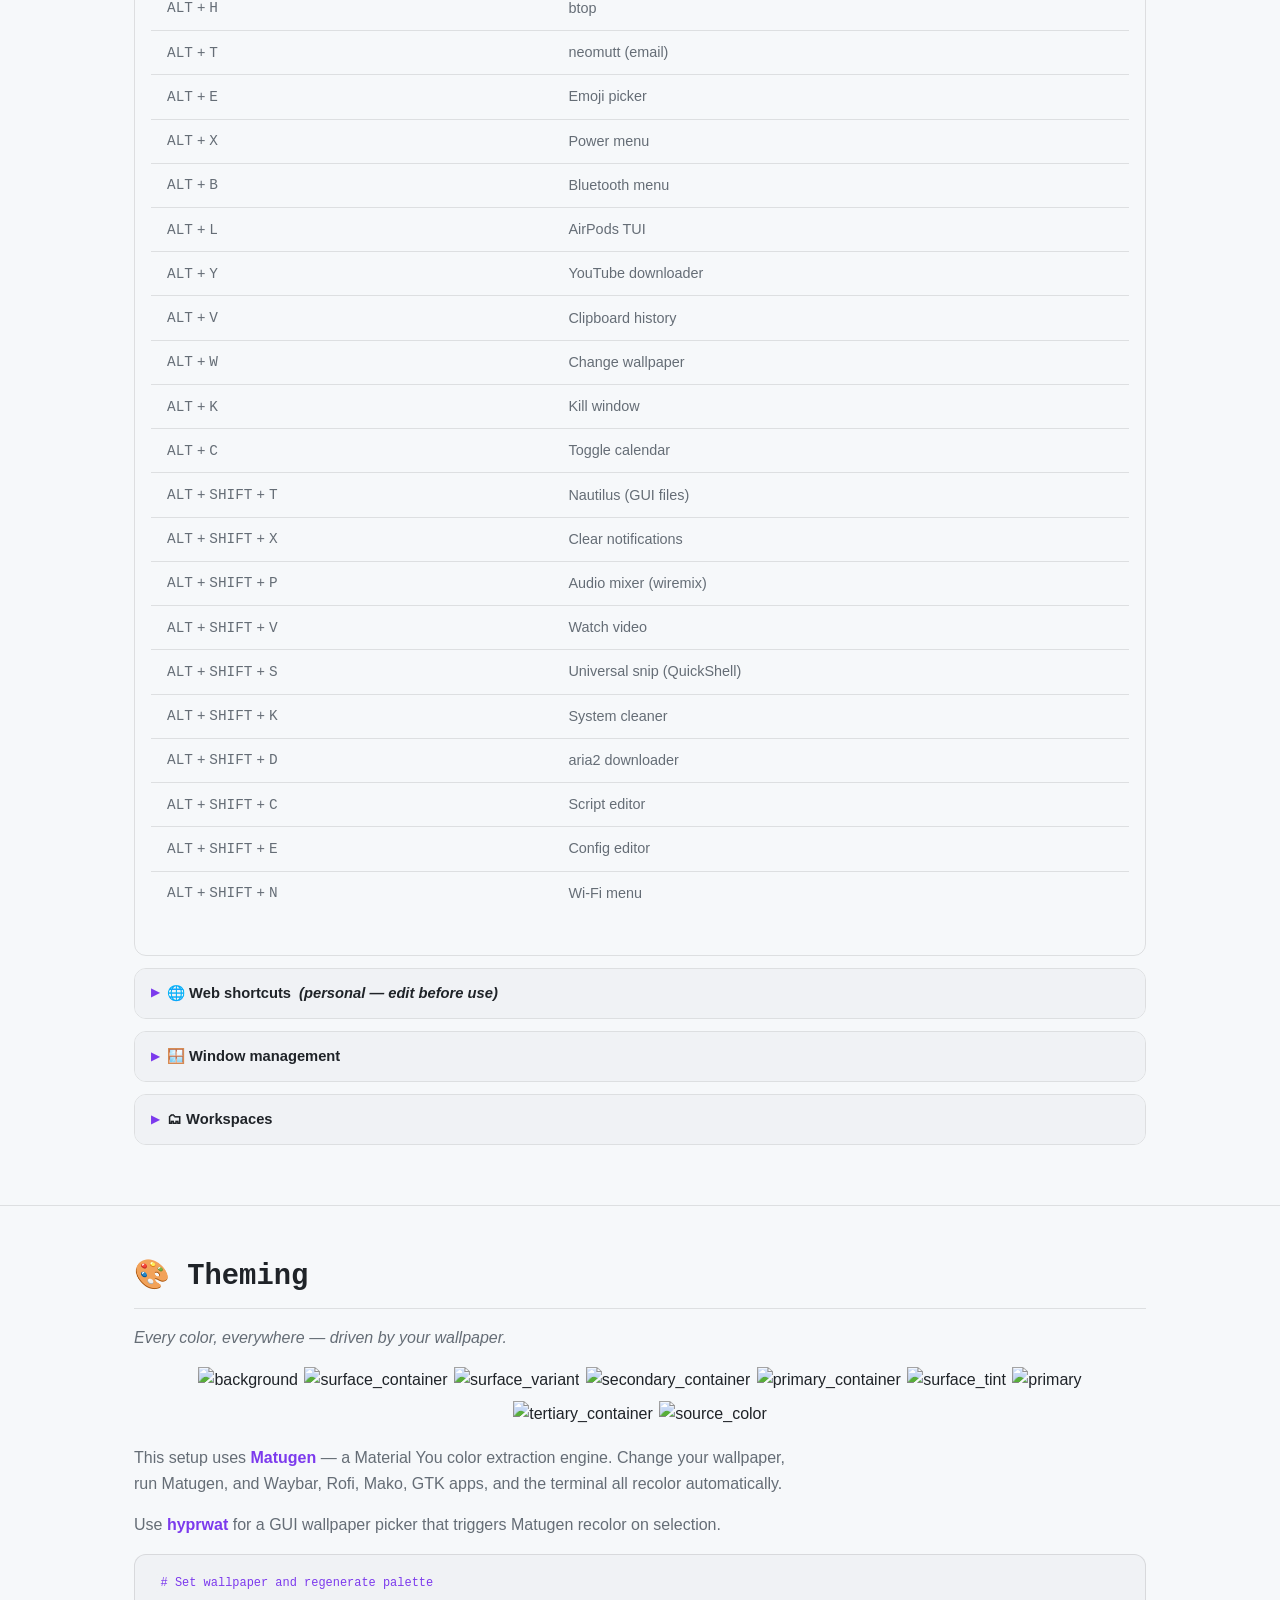
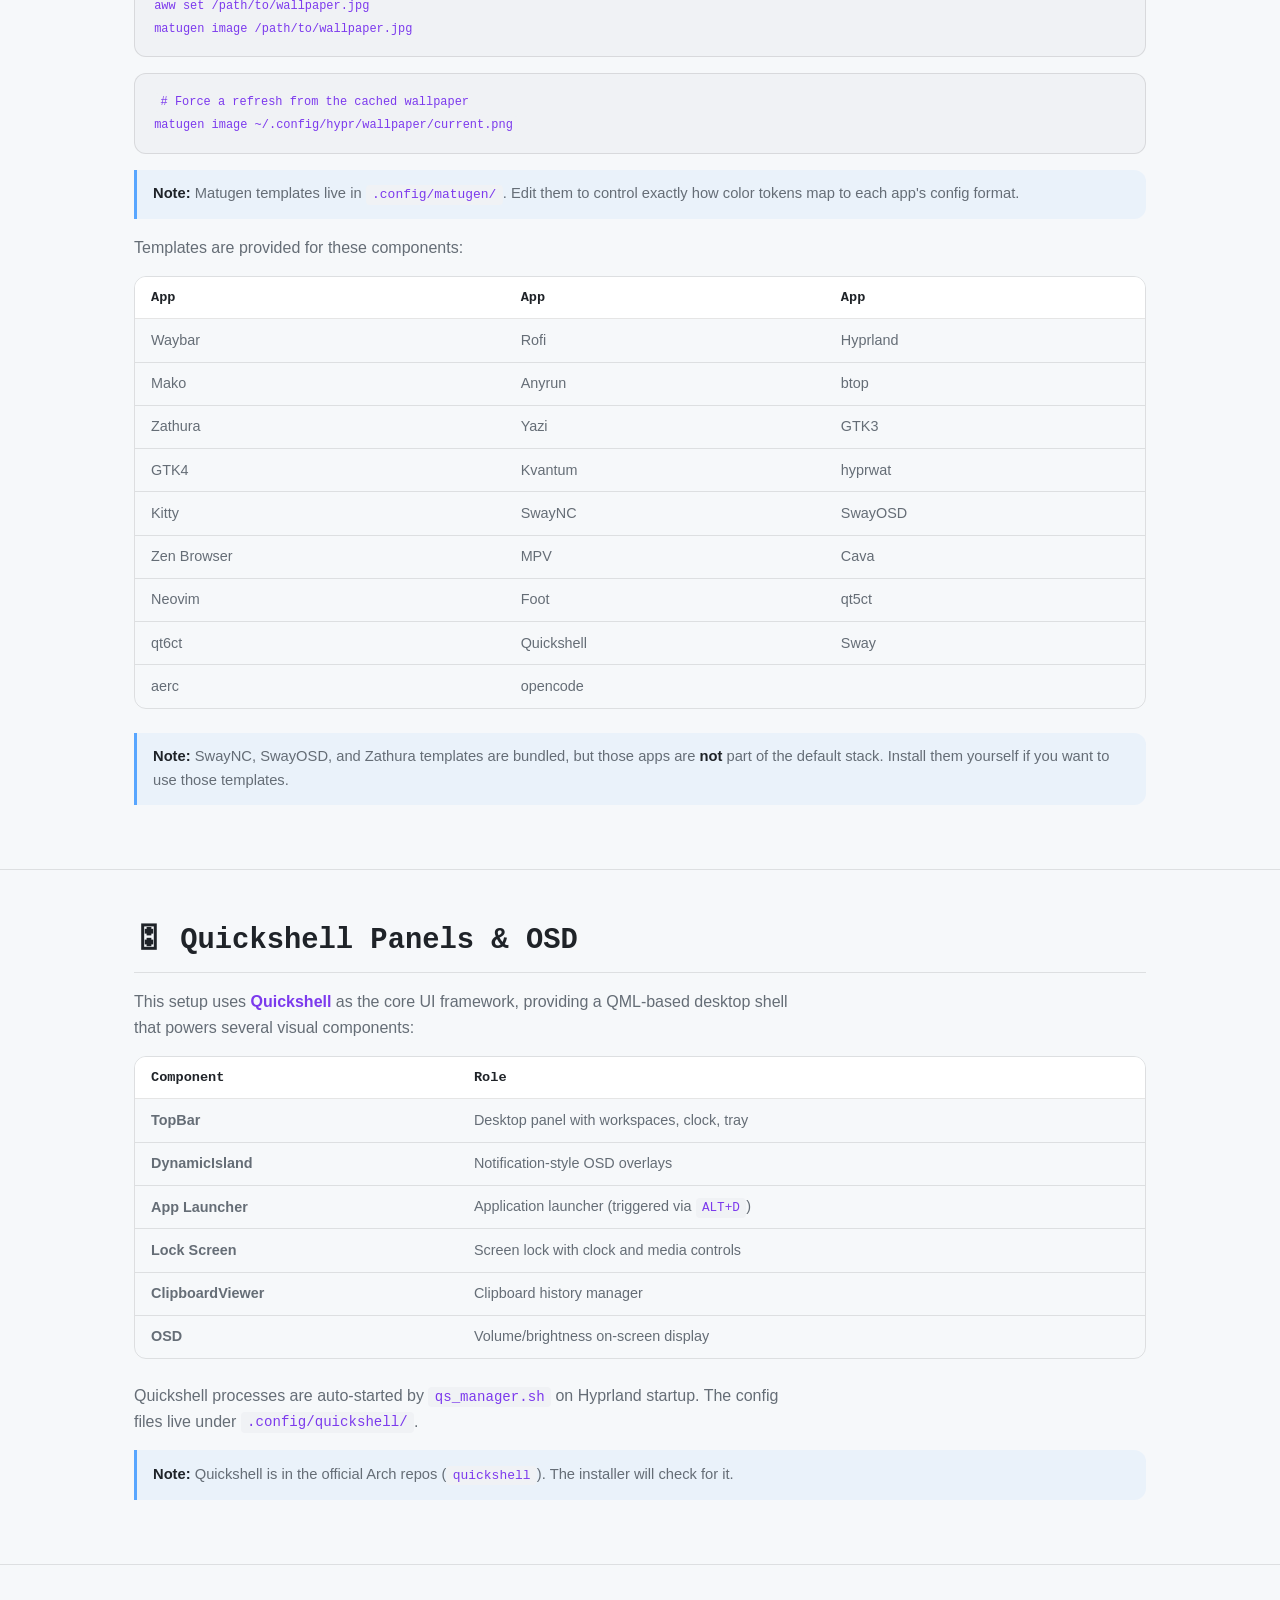
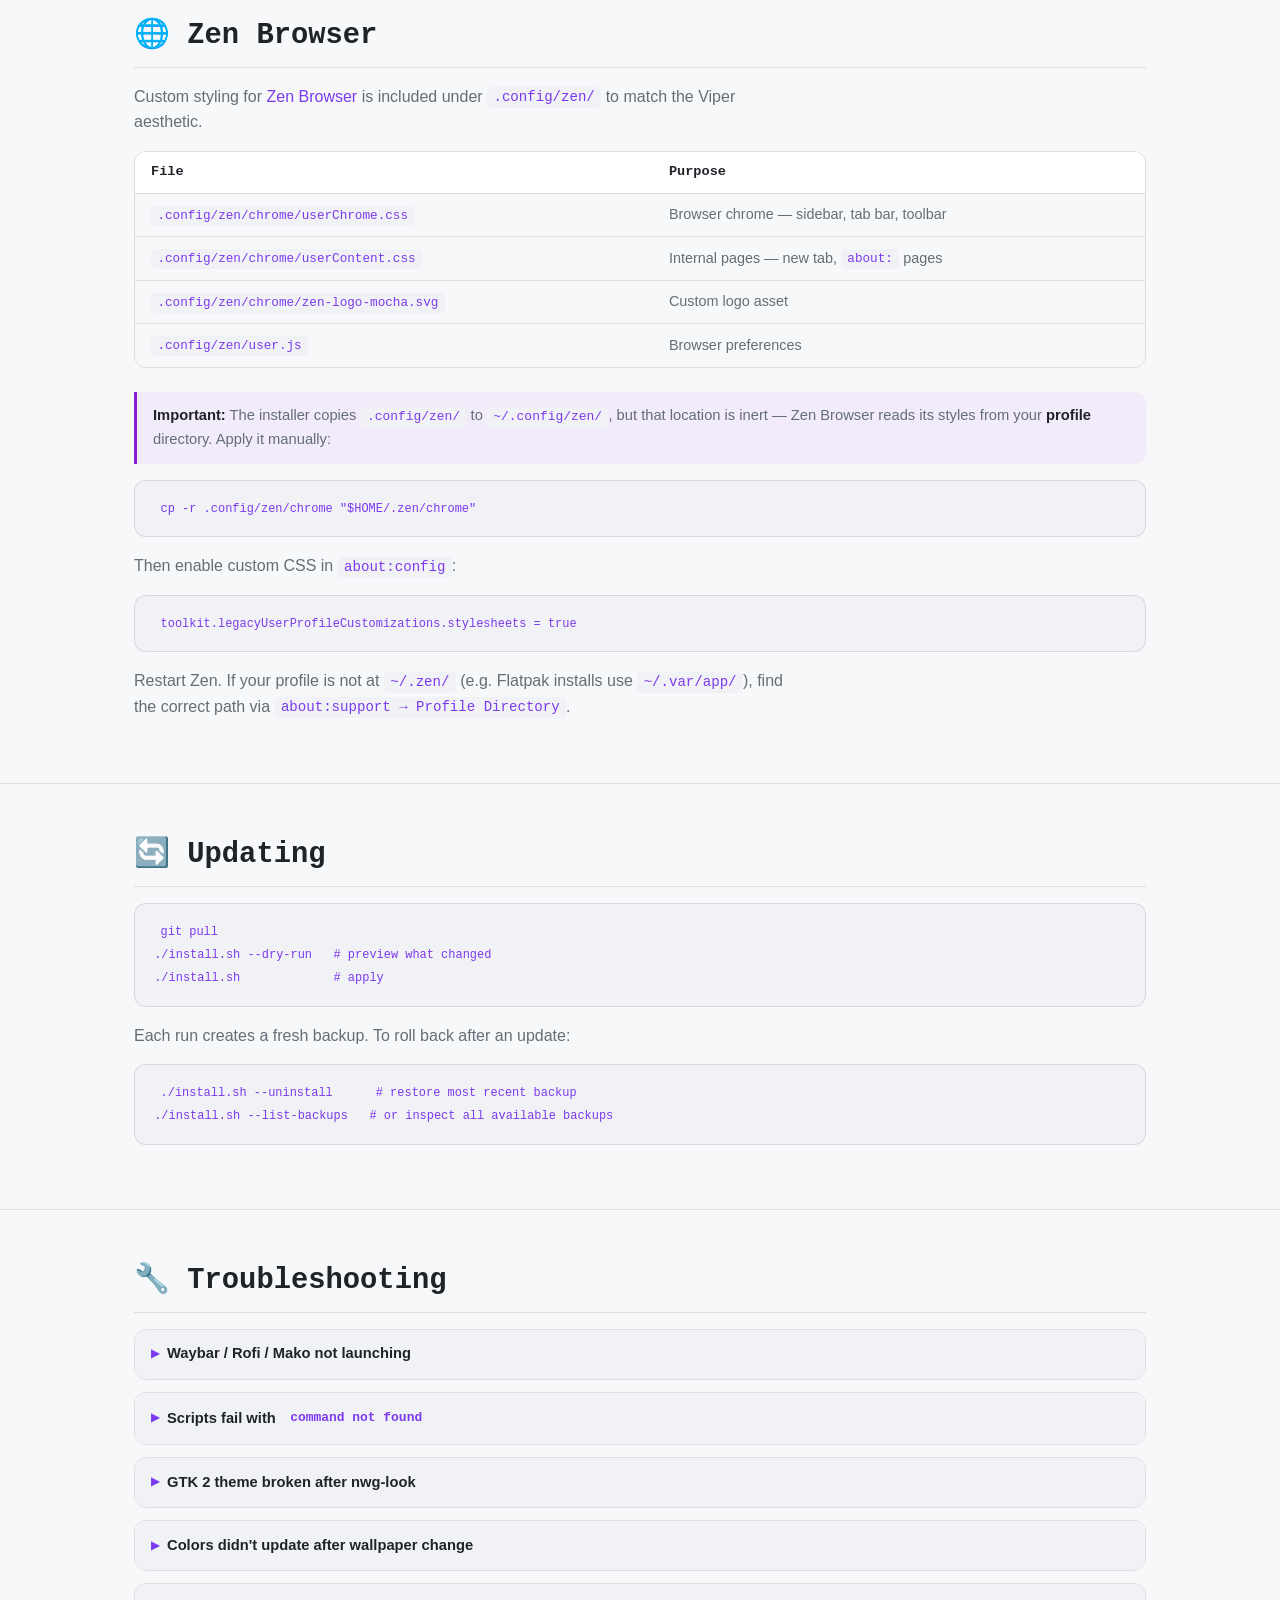
==== commit 94cee9ee: "fix(vicious-viper): file tree rendering — use pre instead of code for whitespace preservation" ====
--- a/vicious-viper/index.html
+++ b/vicious-viper/index.html
@@ -504,7 +504,7 @@
 
       <h2>📂 File Layout</h2>
 
-      <div class="file-tree"><code>$HOME
+      <pre class="file-tree">$HOME
 ├── .config/
 │   ├── hypr/             ← Hyprland (Lua config; hyprlock, hypridle, hyprpaper)
 │   ├── waybar/           ← Status bar
@@ -527,7 +527,7 @@
 │   ├── aerc/             ← Terminal email client (bundled config)
 │   ├── cmus/             ← Music player
 │   ├── environment.d/    ← Environment variables
-│   ├── fsh/              ← fast-syntax-highlighting theme (Zsh, via `fast-theme`)
+│   ├── fsh/              ← fast-syntax-highlighting theme (Zsh, via fast-theme)
 │   ├── gtk-2.0/          ← GTK2 theme
 │   ├── gtk-3.0/          ← GTK3 CSS (Matugen-recolored)
 │   ├── gtk-4.0/          ← GTK4 CSS (Matugen-recolored)
@@ -551,7 +551,7 @@
 /etc/ (system-level — not installed, apply manually):
 ├── auto-cpufreq.conf    ← CPU governor tuning
 ├── pacman.conf          ← Pacman parallel downloads + eye candy
-└── pacman.d/</code></div>
+└── pacman.d/</pre>
 
       <div class="callout warning">
         <strong>Security notes:</strong> <code>etc/pacman.conf</code> sets <code>SigLevel = Optional TrustAll</code>, which disables package signature verification. <code>.config/environment.d/zen.conf</code> sets <code>MOZ_DISABLE_RDD_SANDBOX=1</code>, which disables Firefox's media-decoder sandbox.
--- a/vicious-viper/vicious-viper.css
+++ b/vicious-viper/vicious-viper.css
@@ -597,14 +597,8 @@
 
 /* ── File tree ── */
 .file-tree {
-  background: var(--surface);
-  border: 1px solid var(--border);
-  border-radius: var(--radius);
-  padding: 1.2rem;
-  font-family: var(--mono);
   font-size: 0.82rem;
   line-height: 1.8;
-  overflow-x: auto;
   color: var(--muted);
   margin: 1rem 0;
 }
@@ -874,7 +868,6 @@
 html.light pre { background: var(--surface-2); }
 html.light details summary { background: var(--surface-2); }
 html.light .installer-table { background: var(--surface); }
-html.light .file-tree { background: var(--surface-2); }
 html.light .toc { background: var(--surface); }
 html.light .theme-toggle:hover { background: rgba(160,36,247,0.08); }
 html.light .nav-links { background: rgba(255,255,255,0.98); }
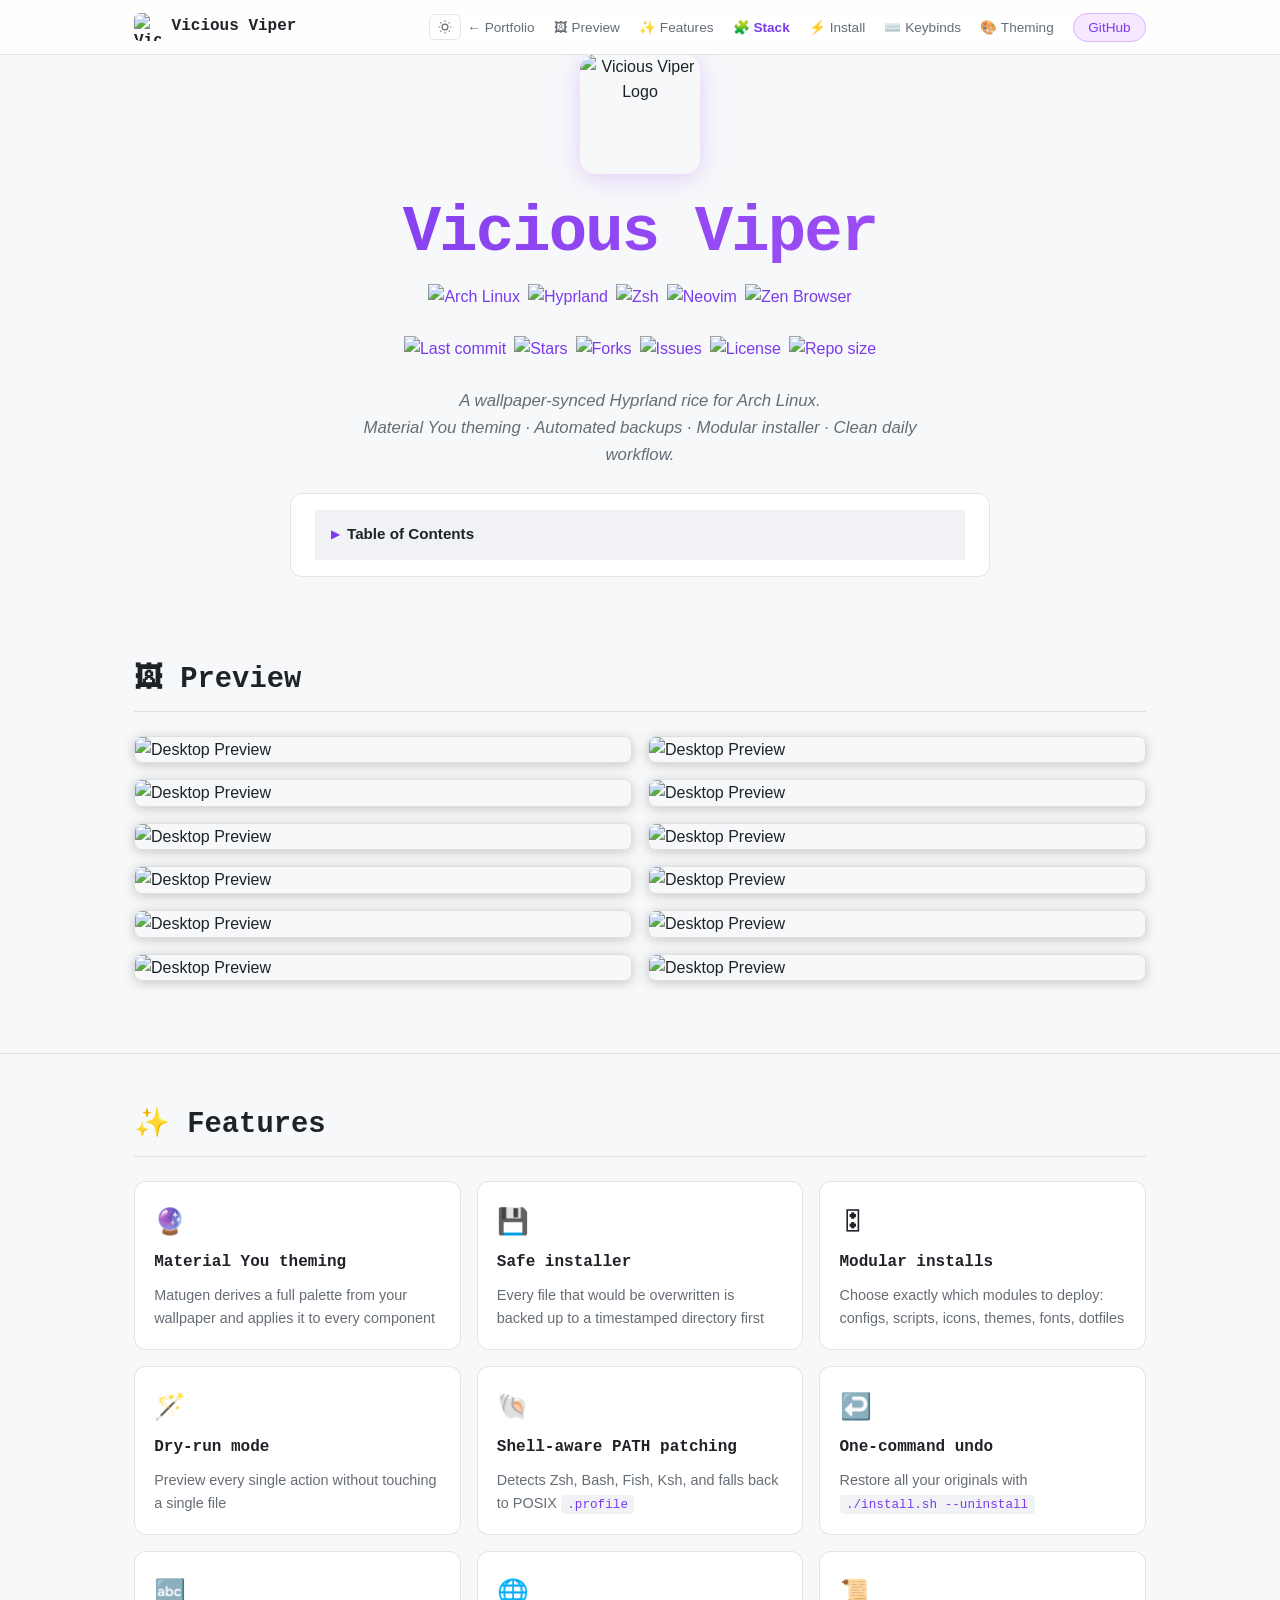
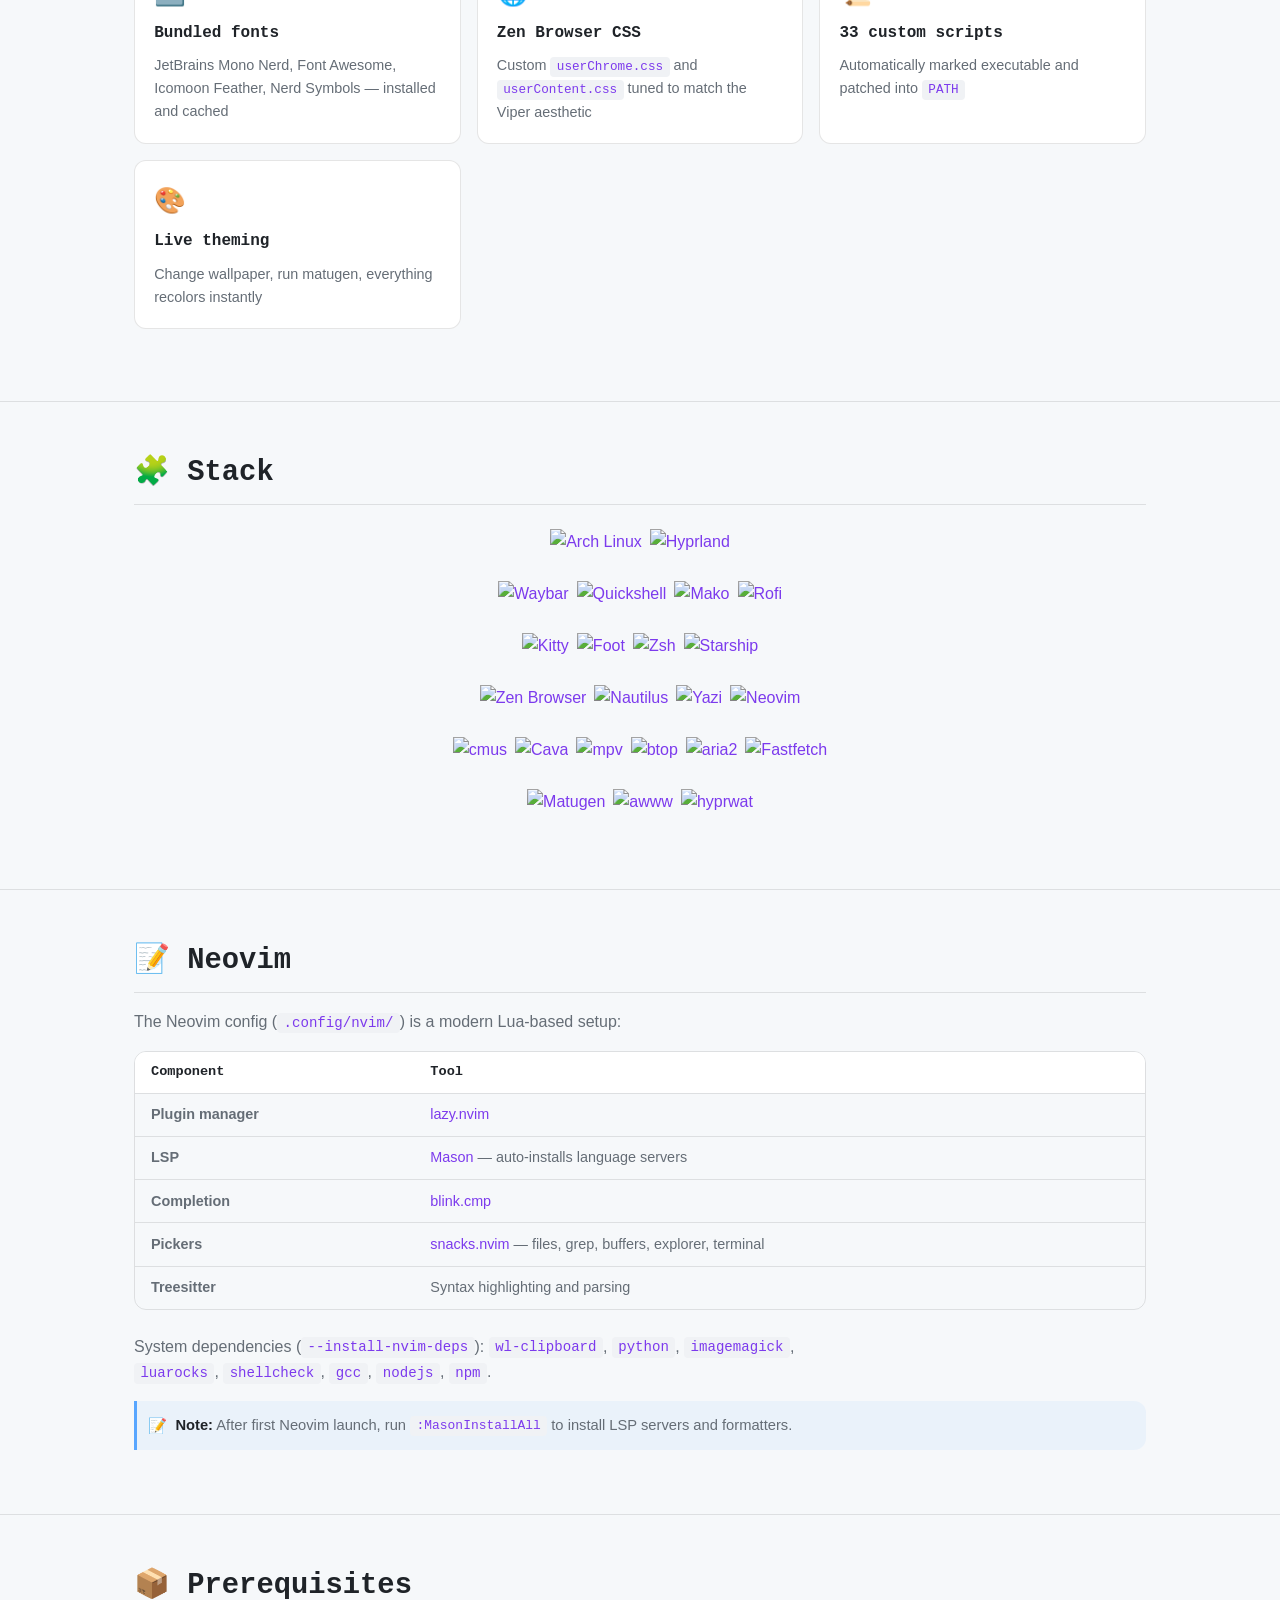
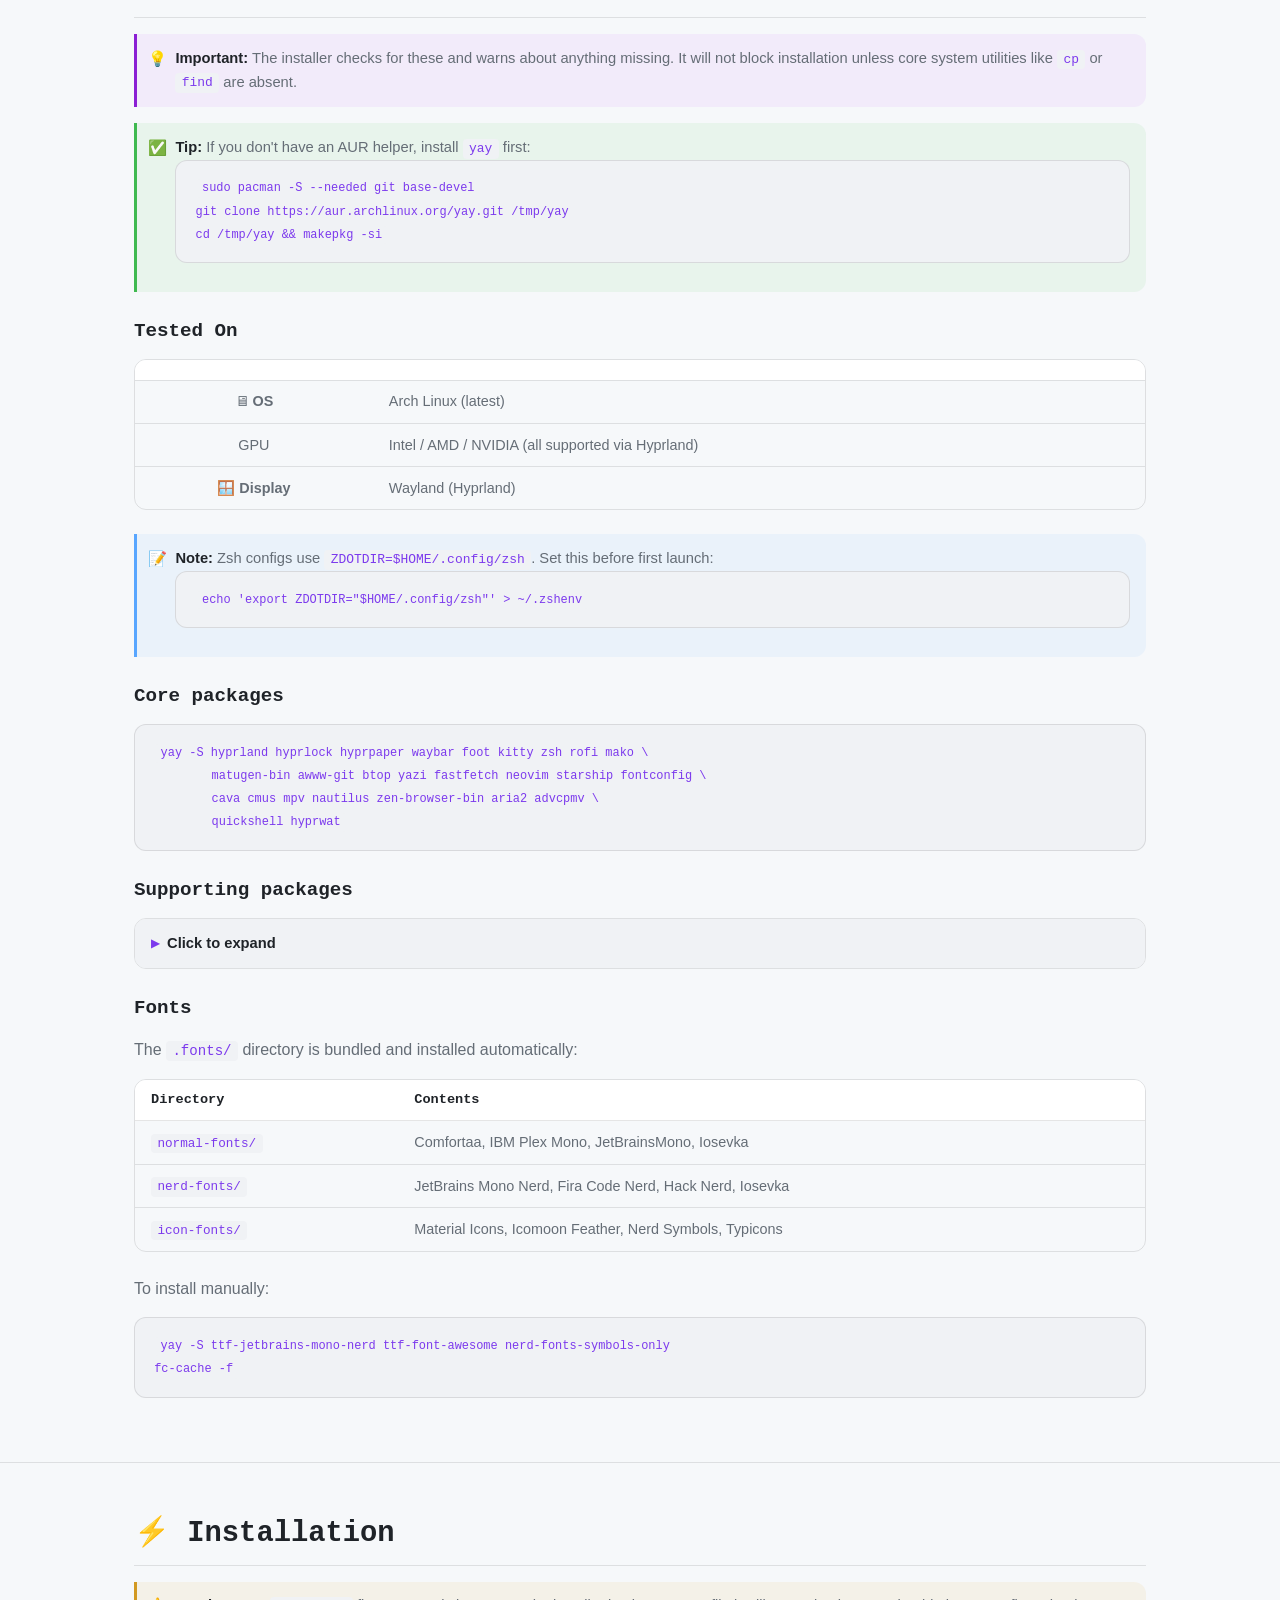
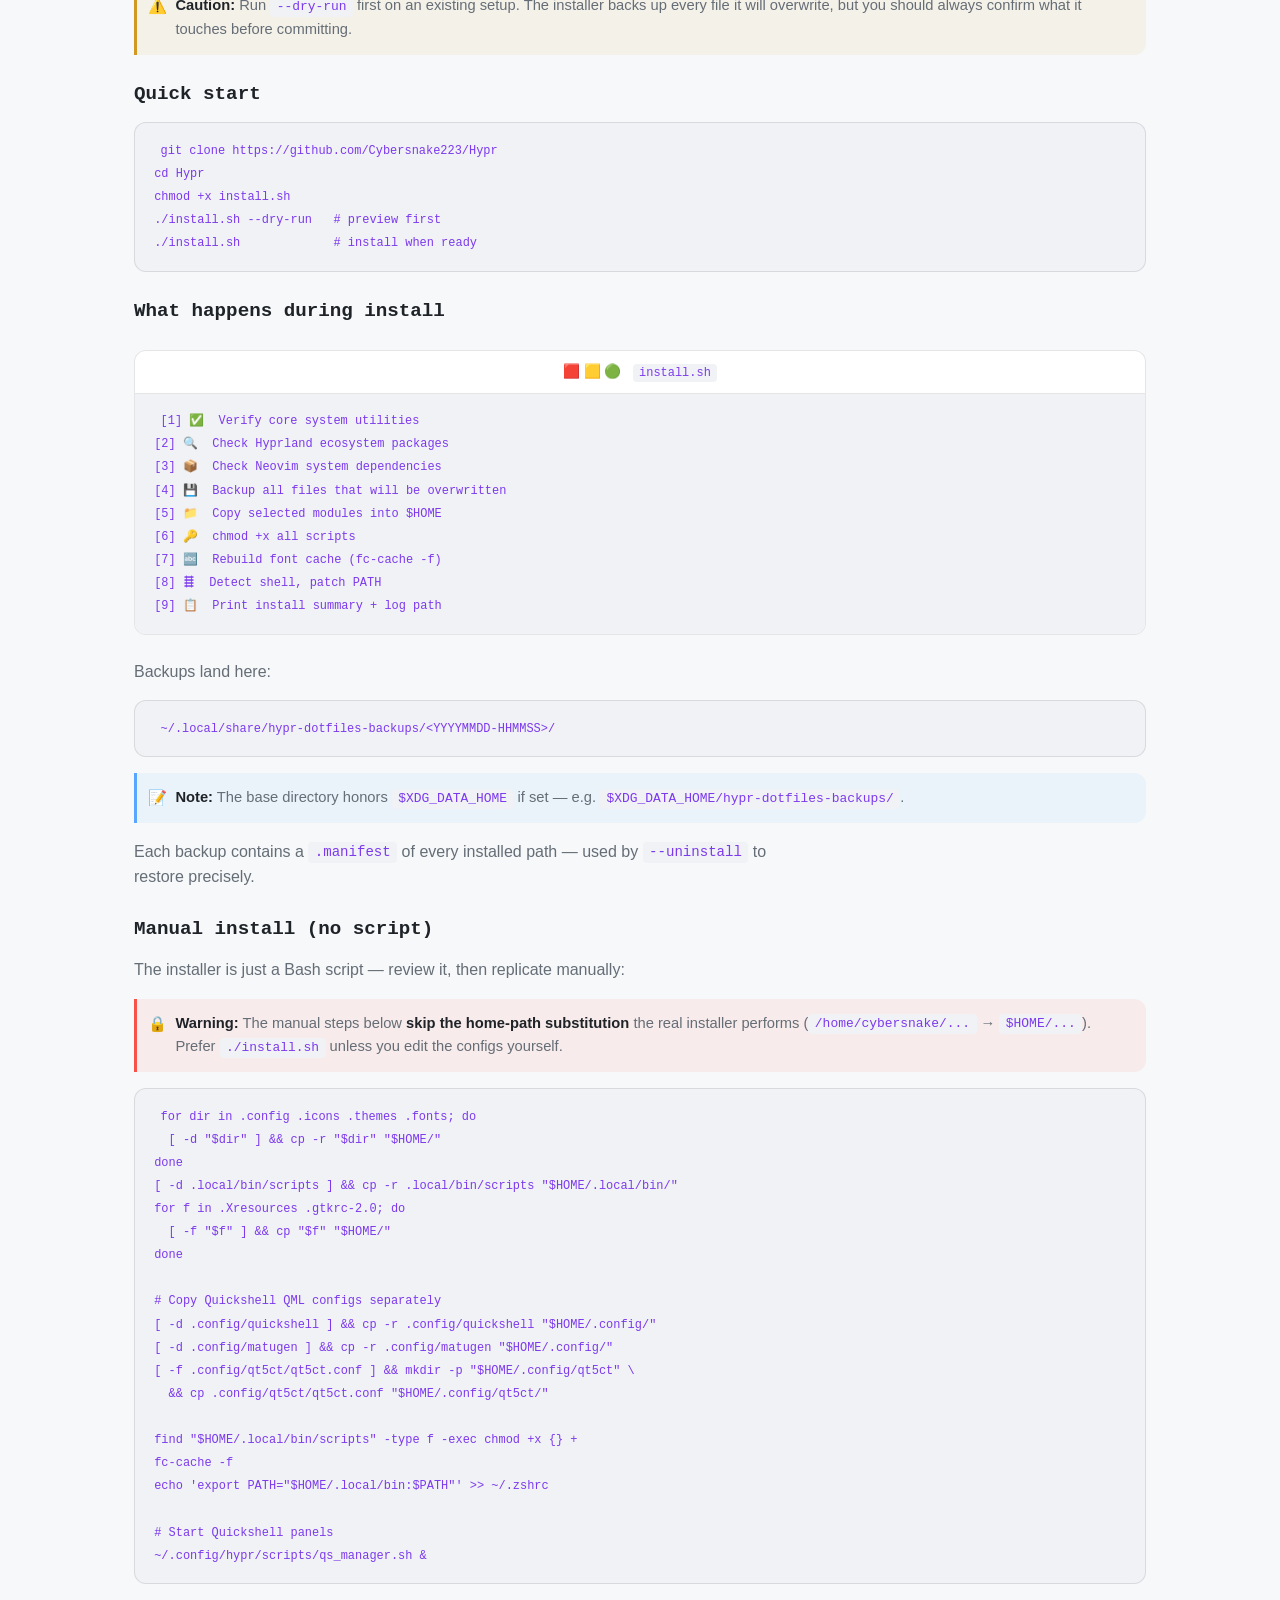
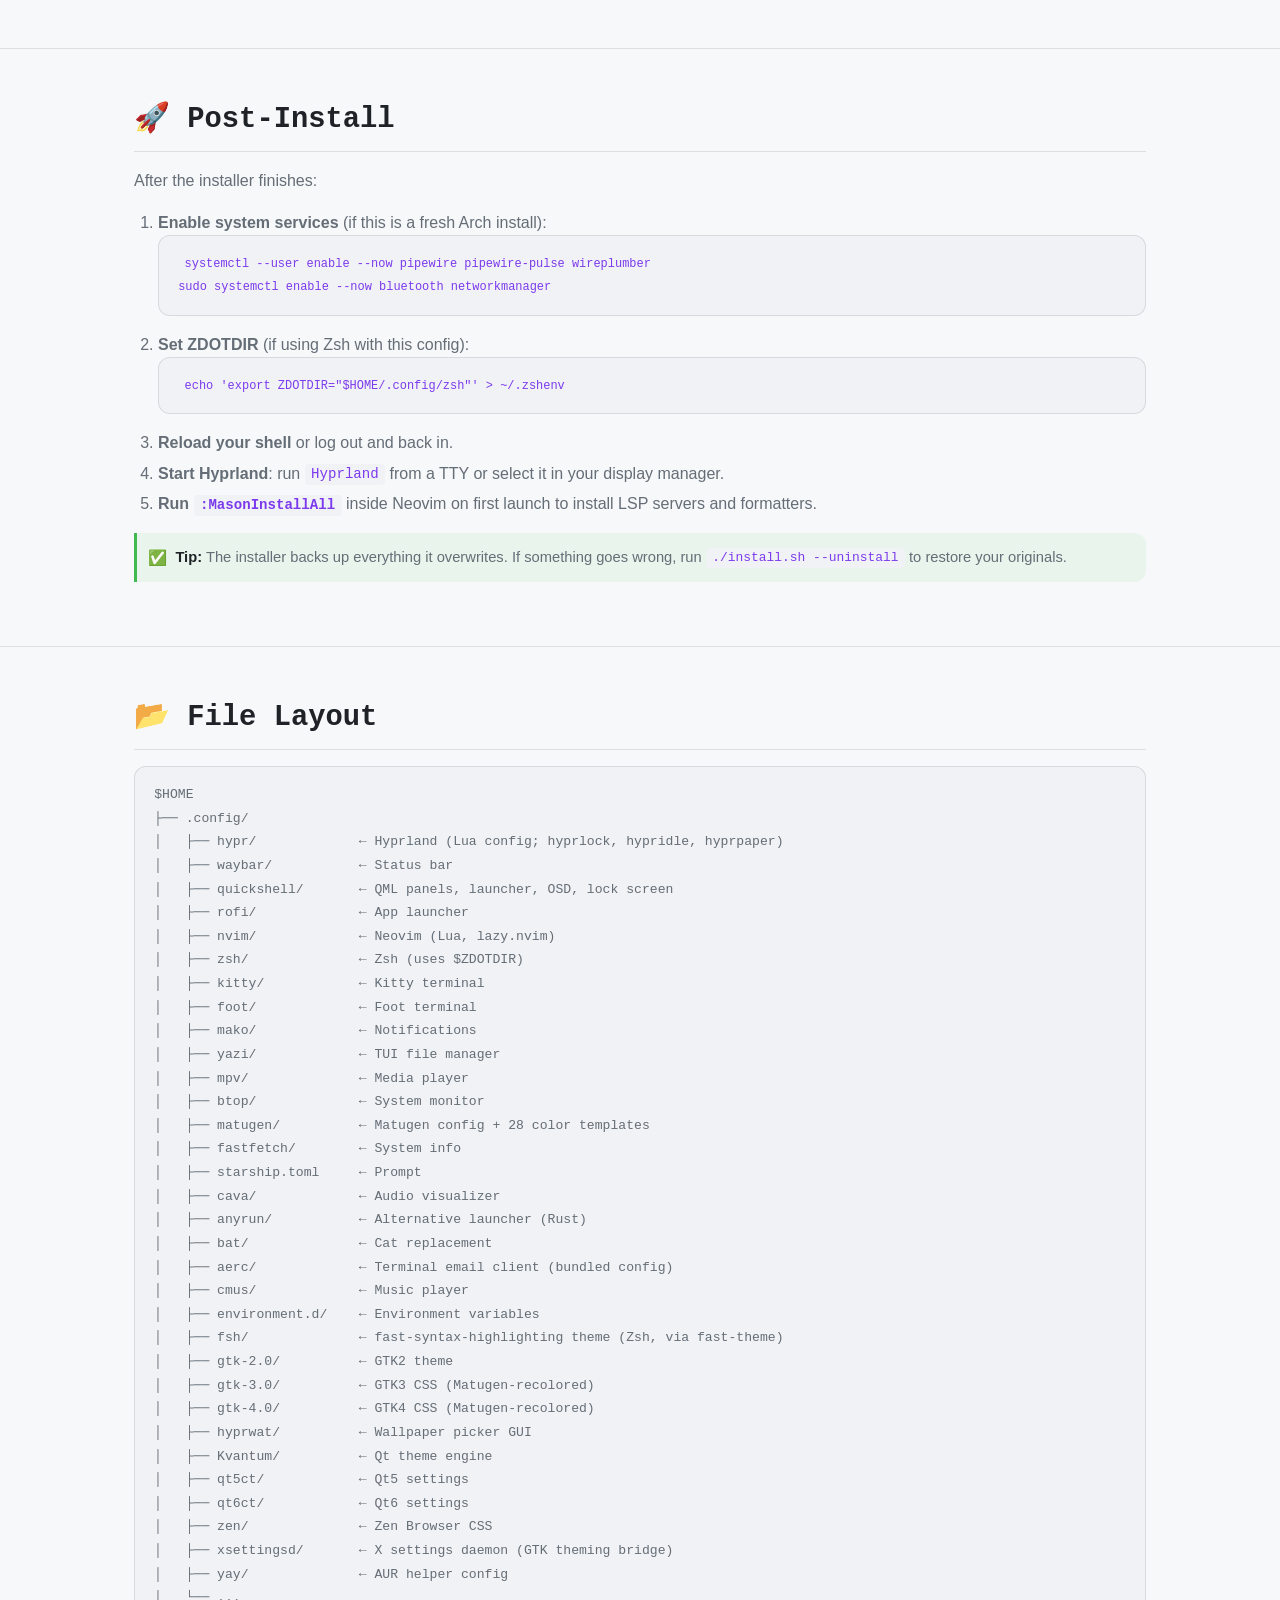
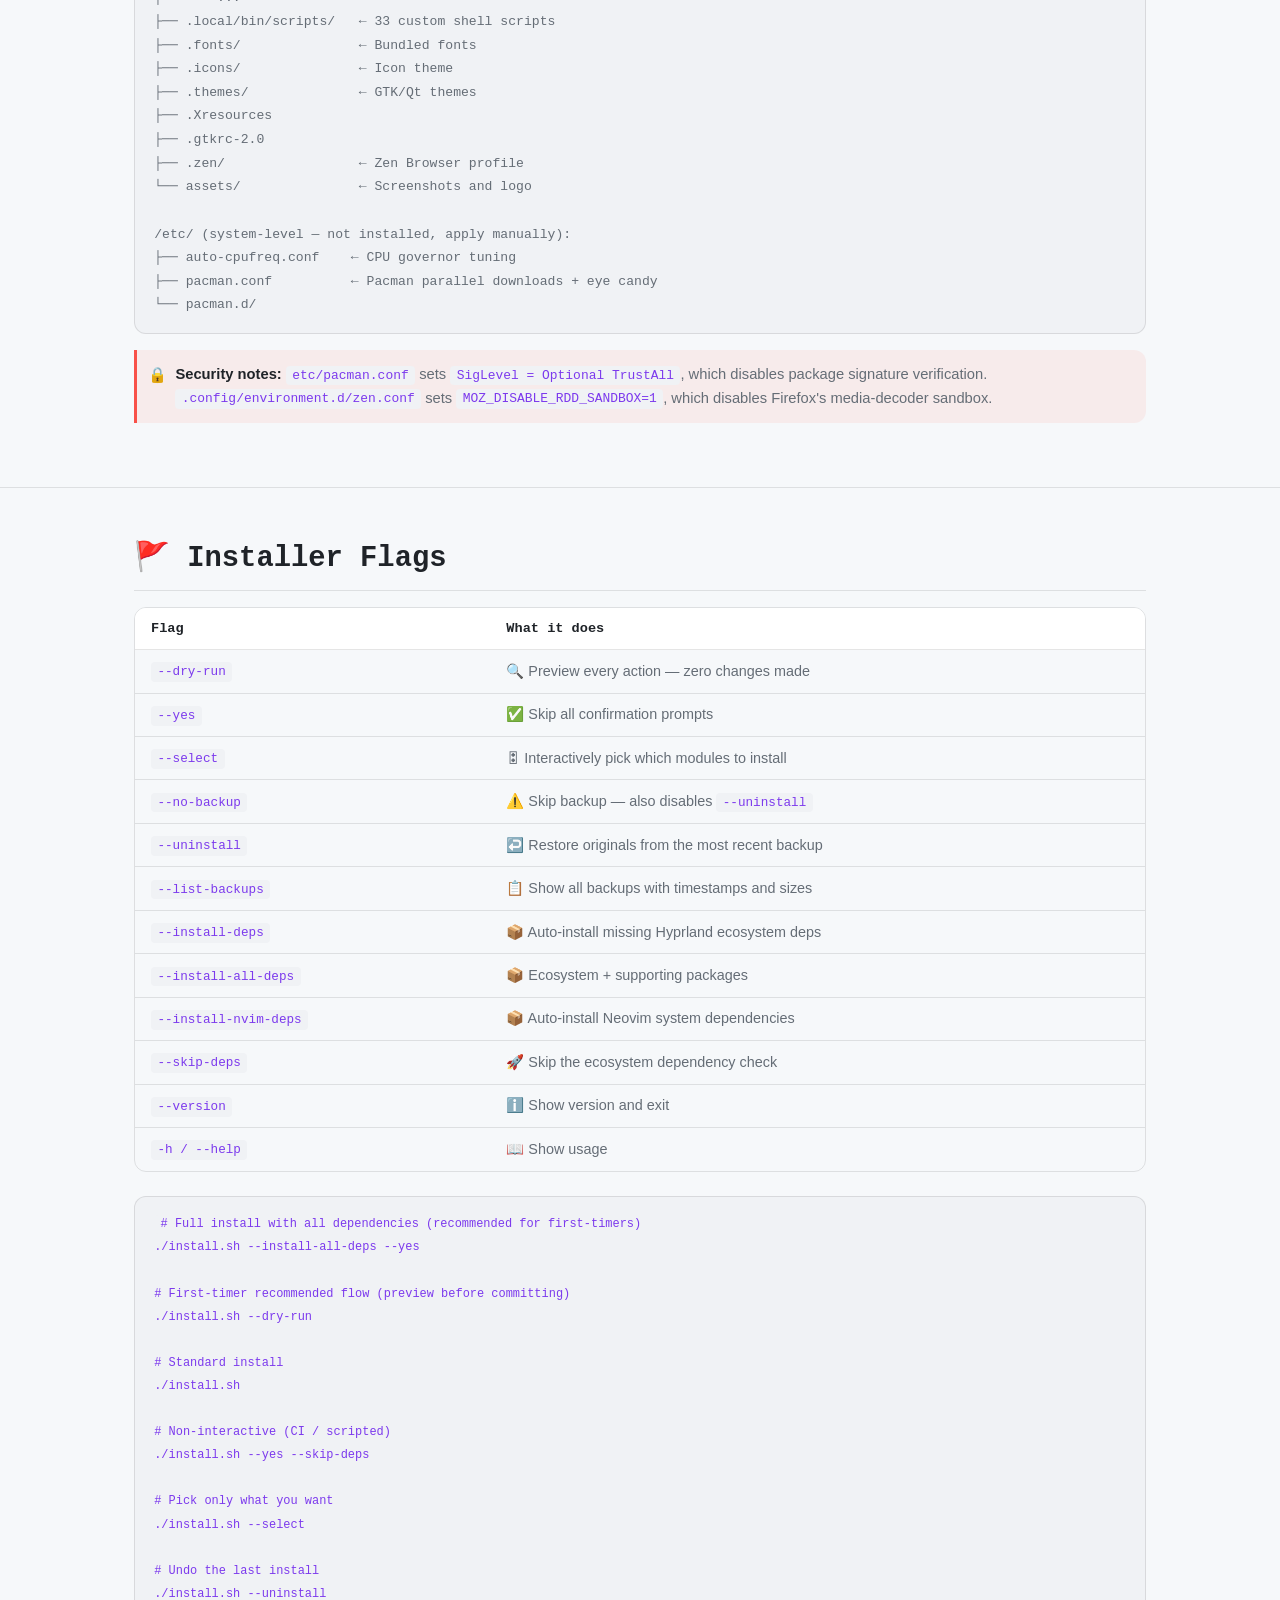
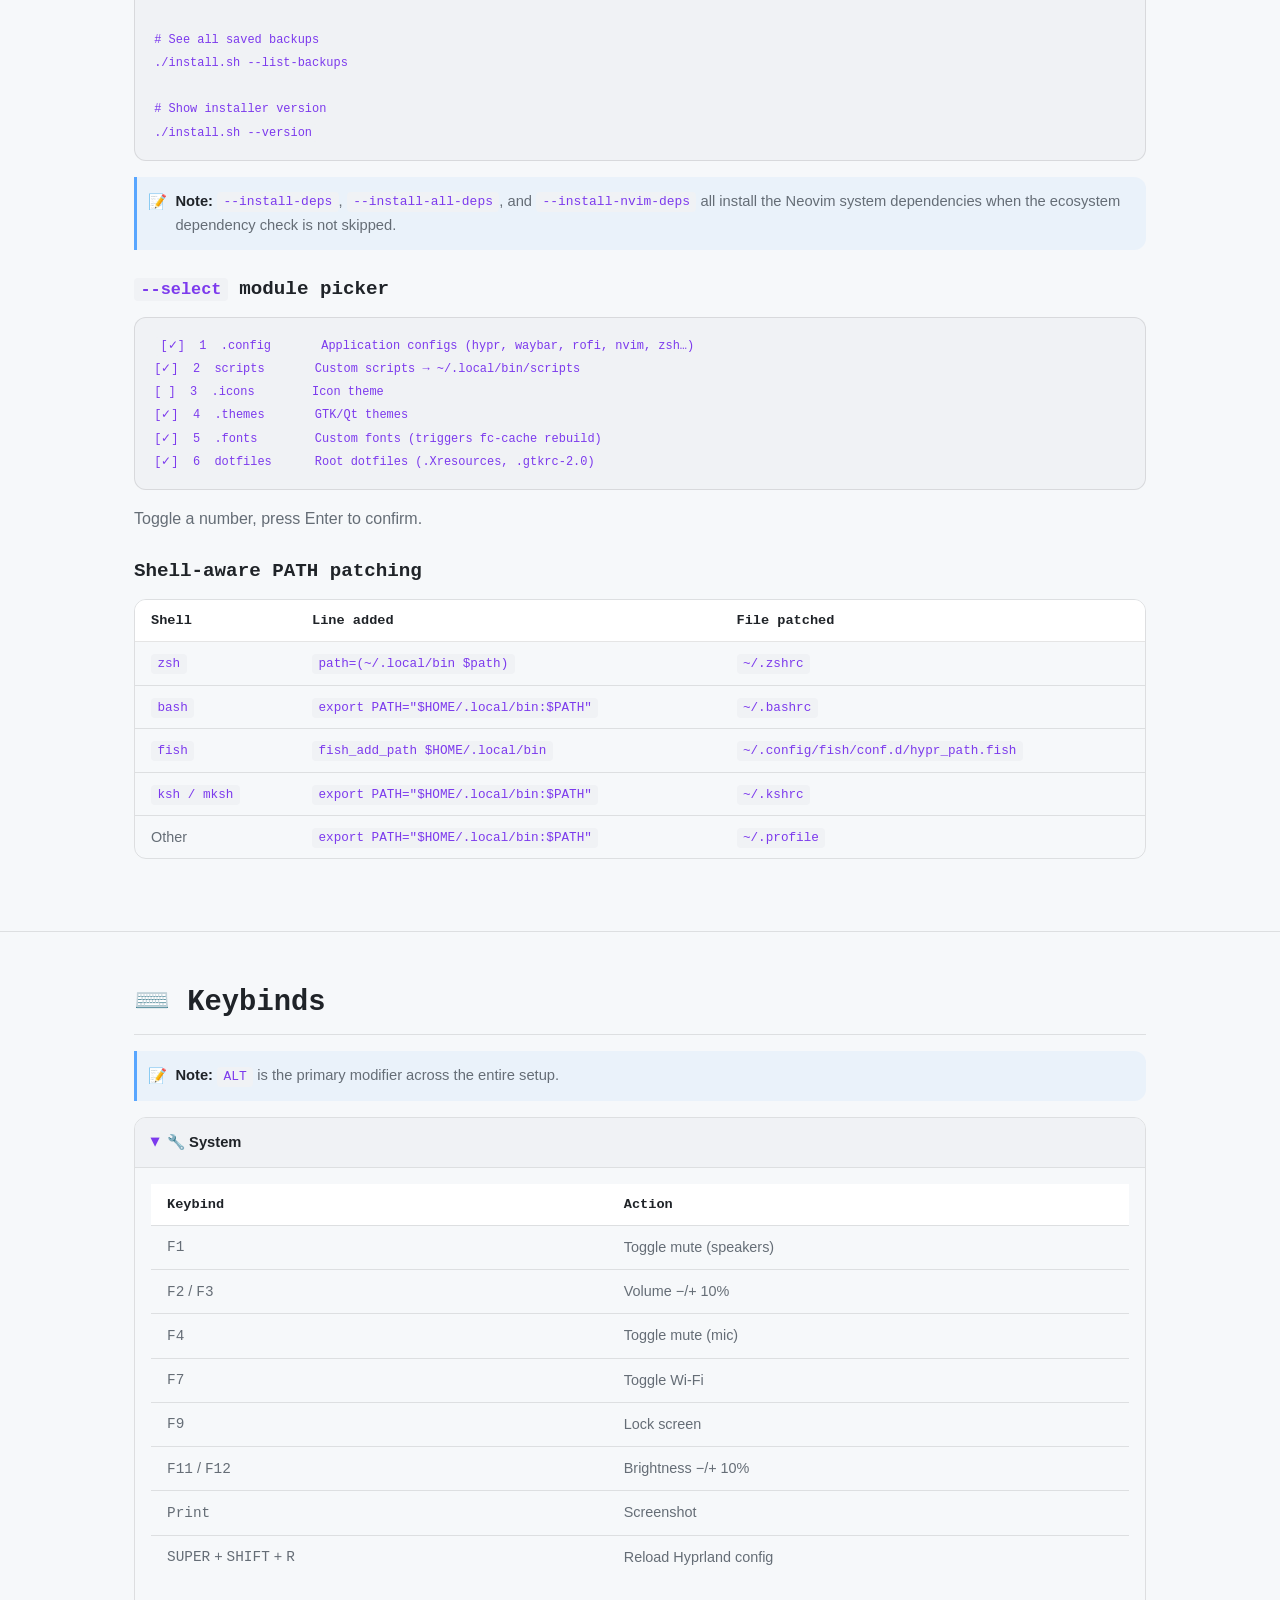
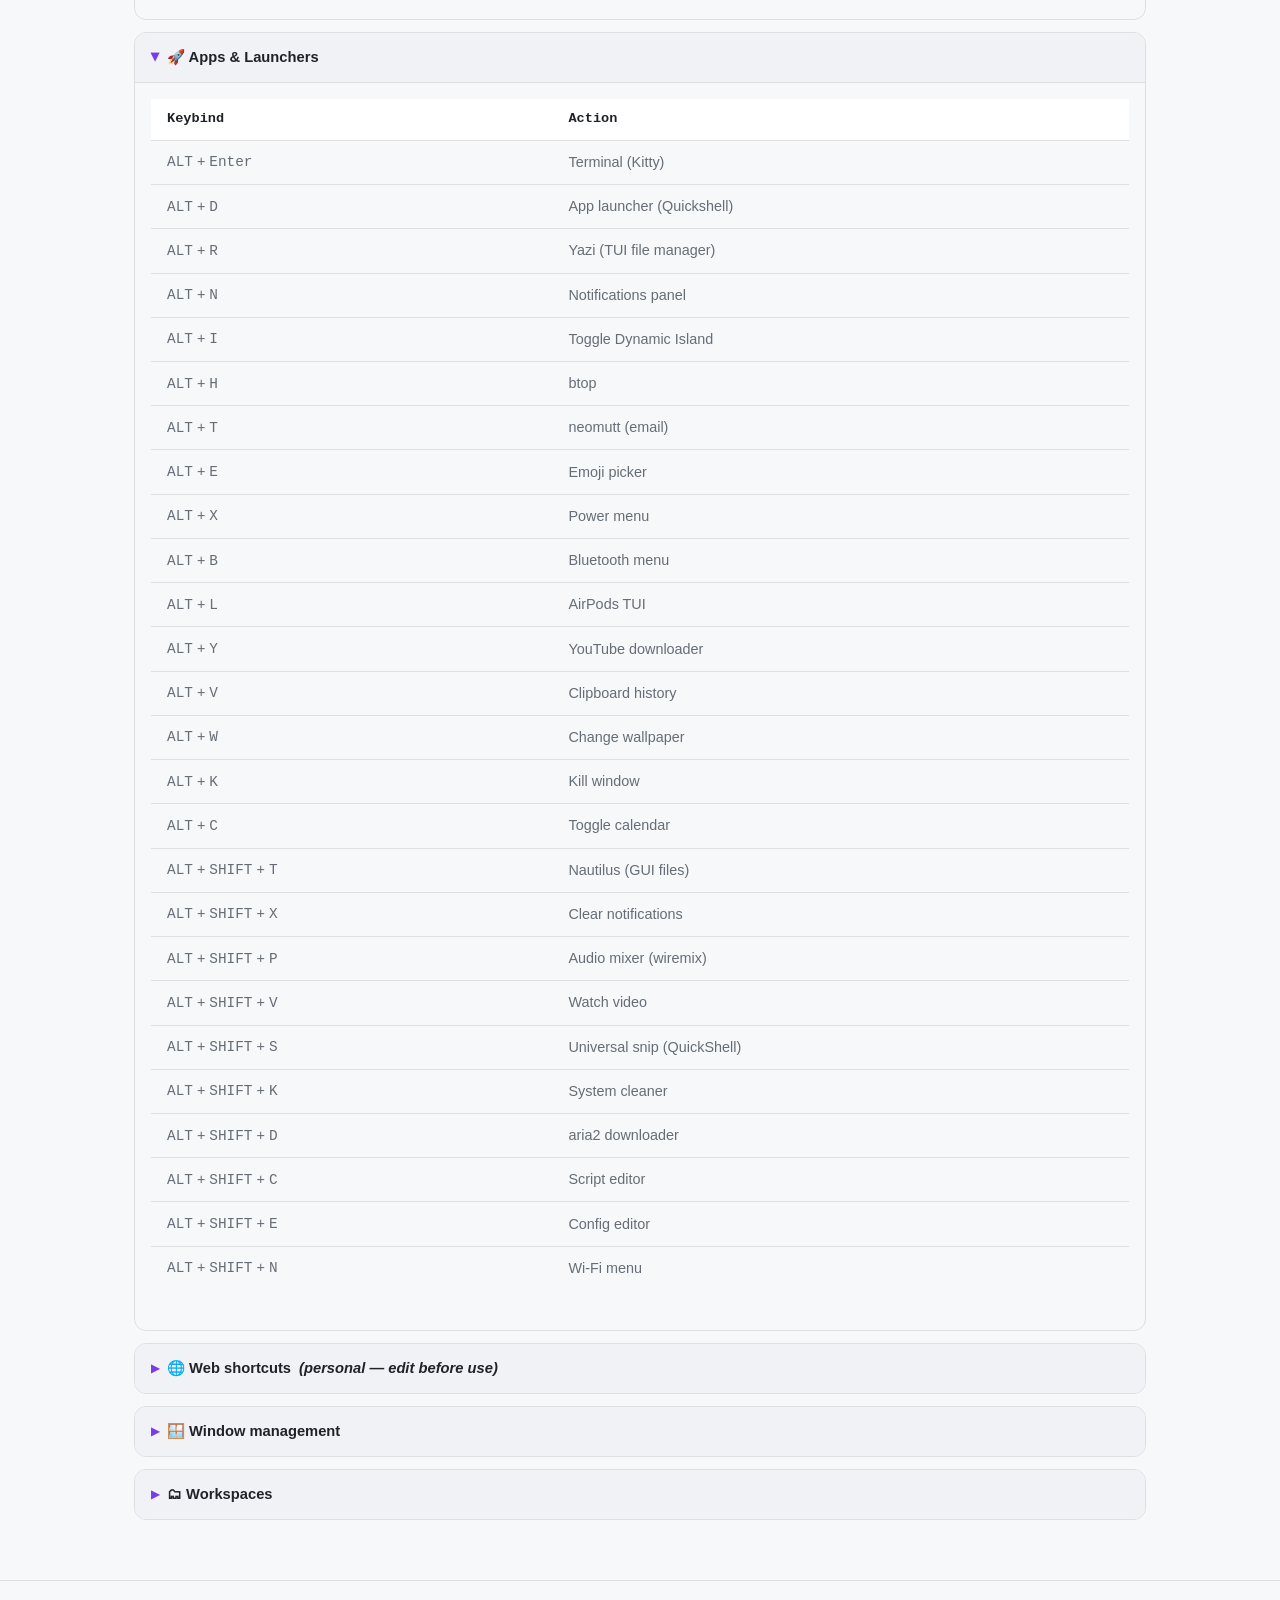
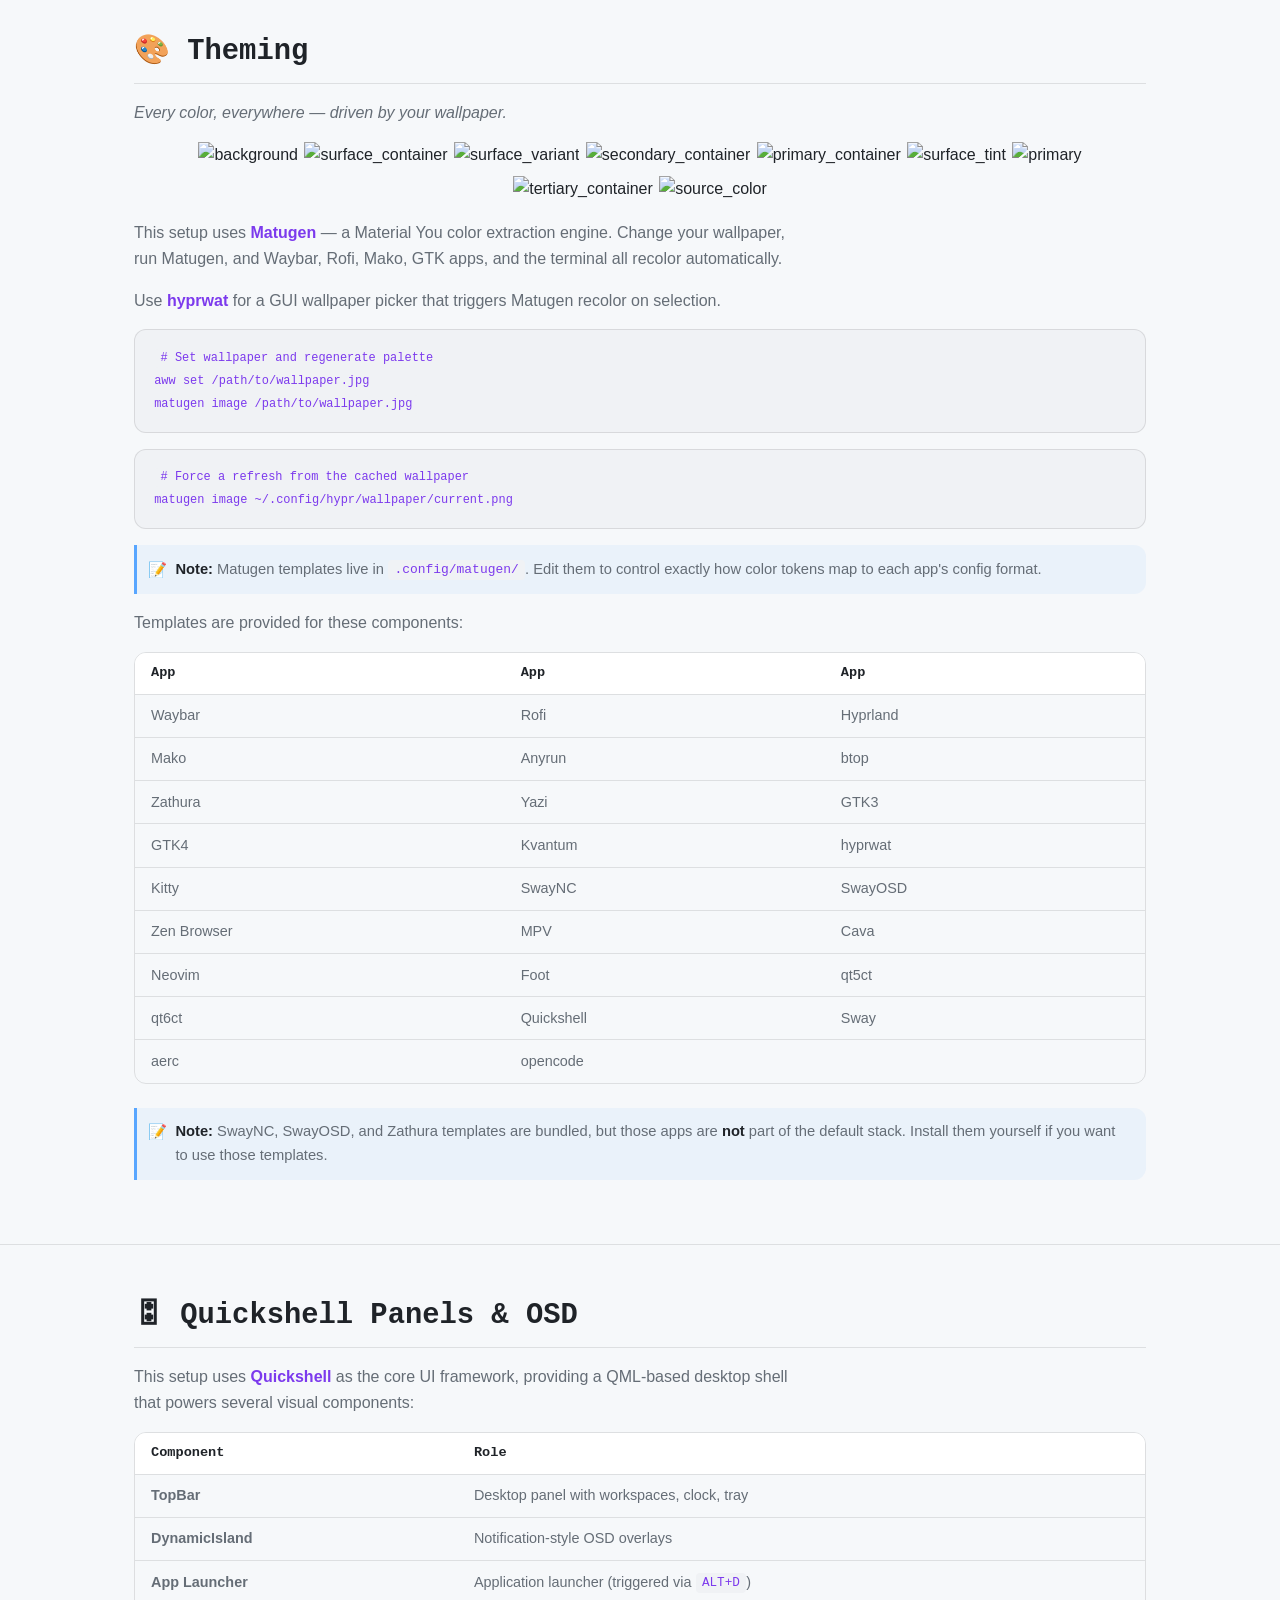
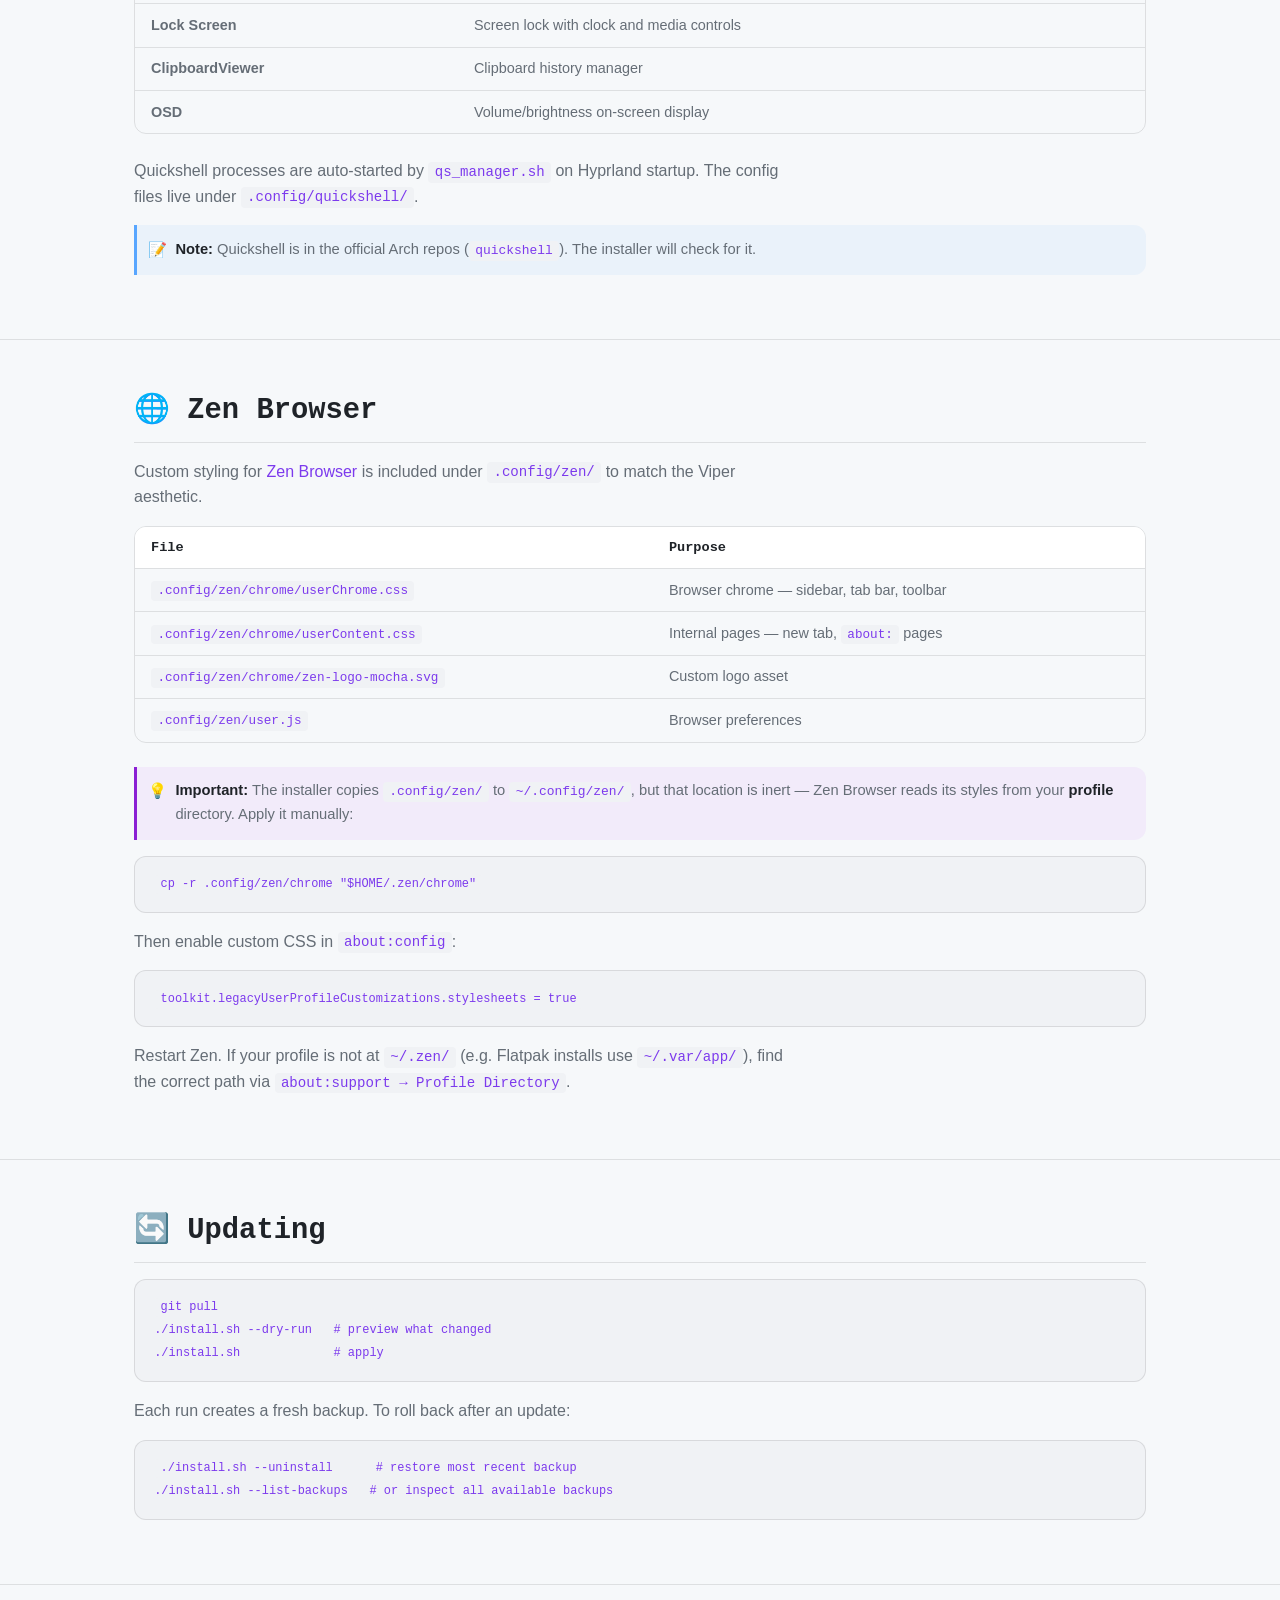
==== commit e3bd1272: "feat(vicious-viper): feature cards, animated underlines, callout icons, staggered reveals, scrollbar" ====
--- a/vicious-viper/index.html
+++ b/vicious-viper/index.html
@@ -123,18 +123,18 @@
       <h2>🖼 Preview</h2>
 
       <div class="screenshot-grid">
-        <img loading="lazy" decoding="async" src="https://raw.githubusercontent.com/Cybersnake223/Hypr/main/assets/asset1.jpeg" alt="Desktop Preview" />
-        <img loading="lazy" decoding="async" src="https://raw.githubusercontent.com/Cybersnake223/Hypr/main/assets/asset10.jpeg" alt="Desktop Preview" />
-        <img loading="lazy" decoding="async" src="https://raw.githubusercontent.com/Cybersnake223/Hypr/main/assets/asset11.jpeg" alt="Desktop Preview" />
-        <img loading="lazy" decoding="async" src="https://raw.githubusercontent.com/Cybersnake223/Hypr/main/assets/asset12.jpeg" alt="Desktop Preview" />
-        <img loading="lazy" decoding="async" src="https://raw.githubusercontent.com/Cybersnake223/Hypr/main/assets/asset2.jpeg" alt="Desktop Preview" />
-        <img loading="lazy" decoding="async" src="https://raw.githubusercontent.com/Cybersnake223/Hypr/main/assets/asset3.jpeg" alt="Desktop Preview" />
-        <img loading="lazy" decoding="async" src="https://raw.githubusercontent.com/Cybersnake223/Hypr/main/assets/asset4.jpeg" alt="Desktop Preview" />
-        <img loading="lazy" decoding="async" src="https://raw.githubusercontent.com/Cybersnake223/Hypr/main/assets/asset5.jpeg" alt="Desktop Preview" />
-        <img loading="lazy" decoding="async" src="https://raw.githubusercontent.com/Cybersnake223/Hypr/main/assets/asset6.jpeg" alt="Desktop Preview" />
-        <img loading="lazy" decoding="async" src="https://raw.githubusercontent.com/Cybersnake223/Hypr/main/assets/asset7.jpeg" alt="Desktop Preview" />
-        <img loading="lazy" decoding="async" src="https://raw.githubusercontent.com/Cybersnake223/Hypr/main/assets/asset8.jpeg" alt="Desktop Preview" />
-        <img loading="lazy" decoding="async" src="https://raw.githubusercontent.com/Cybersnake223/Hypr/main/assets/asset9.jpeg" alt="Desktop Preview" />
+        <img class="reveal reveal-d1" loading="lazy" decoding="async" src="https://raw.githubusercontent.com/Cybersnake223/Hypr/main/assets/asset1.jpeg" alt="Desktop Preview" />
+        <img class="reveal reveal-d2" loading="lazy" decoding="async" src="https://raw.githubusercontent.com/Cybersnake223/Hypr/main/assets/asset10.jpeg" alt="Desktop Preview" />
+        <img class="reveal reveal-d3" loading="lazy" decoding="async" src="https://raw.githubusercontent.com/Cybersnake223/Hypr/main/assets/asset11.jpeg" alt="Desktop Preview" />
+        <img class="reveal reveal-d4" loading="lazy" decoding="async" src="https://raw.githubusercontent.com/Cybersnake223/Hypr/main/assets/asset12.jpeg" alt="Desktop Preview" />
+        <img class="reveal reveal-d1" loading="lazy" decoding="async" src="https://raw.githubusercontent.com/Cybersnake223/Hypr/main/assets/asset2.jpeg" alt="Desktop Preview" />
+        <img class="reveal reveal-d2" loading="lazy" decoding="async" src="https://raw.githubusercontent.com/Cybersnake223/Hypr/main/assets/asset3.jpeg" alt="Desktop Preview" />
+        <img class="reveal reveal-d3" loading="lazy" decoding="async" src="https://raw.githubusercontent.com/Cybersnake223/Hypr/main/assets/asset4.jpeg" alt="Desktop Preview" />
+        <img class="reveal reveal-d4" loading="lazy" decoding="async" src="https://raw.githubusercontent.com/Cybersnake223/Hypr/main/assets/asset5.jpeg" alt="Desktop Preview" />
+        <img class="reveal reveal-d1" loading="lazy" decoding="async" src="https://raw.githubusercontent.com/Cybersnake223/Hypr/main/assets/asset6.jpeg" alt="Desktop Preview" />
+        <img class="reveal reveal-d2" loading="lazy" decoding="async" src="https://raw.githubusercontent.com/Cybersnake223/Hypr/main/assets/asset7.jpeg" alt="Desktop Preview" />
+        <img class="reveal reveal-d3" loading="lazy" decoding="async" src="https://raw.githubusercontent.com/Cybersnake223/Hypr/main/assets/asset8.jpeg" alt="Desktop Preview" />
+        <img class="reveal reveal-d4" loading="lazy" decoding="async" src="https://raw.githubusercontent.com/Cybersnake223/Hypr/main/assets/asset9.jpeg" alt="Desktop Preview" />
       </div>
 
     </div>
@@ -148,50 +148,57 @@
 
       <h2>✨ Features</h2>
 
-      <div class="table-wrap">
-        <table>
-          <thead>
-            <tr>
-              <th style="text-align:center">🔮</th>
-              <th style="text-align:center">💾</th>
-              <th style="text-align:center">🎛</th>
-              <th style="text-align:center">🪄</th>
-              <th style="text-align:center">🐚</th>
-            </tr>
-          </thead>
-          <tbody>
-            <tr>
-              <td><strong>Material You theming</strong> — Matugen derives a full palette from your wallpaper and applies it to every component</td>
-              <td><strong>Safe installer</strong> — every file that would be overwritten is backed up to a timestamped directory first</td>
-              <td><strong>Modular installs</strong> — choose exactly which modules to deploy: configs, scripts, icons, themes, fonts, dotfiles</td>
-              <td><strong>Dry-run mode</strong> — preview every single action without touching a single file</td>
-              <td><strong>Shell-aware PATH patching</strong> — detects Zsh, Bash, Fish, Ksh, and falls back to POSIX <code>.profile</code></td>
-            </tr>
-          </tbody>
-        </table>
-      </div>
-
-      <div class="table-wrap">
-        <table>
-          <thead>
-            <tr>
-              <th style="text-align:center">↩️</th>
-              <th style="text-align:center">🔤</th>
-              <th style="text-align:center">🌐</th>
-              <th style="text-align:center">📜</th>
-              <th style="text-align:center">🎨</th>
-            </tr>
-          </thead>
-          <tbody>
-            <tr>
-              <td><strong>One-command undo</strong> — restore all your originals with <code>./install.sh --uninstall</code></td>
-              <td><strong>Bundled fonts</strong> — JetBrains Mono Nerd, Font Awesome, Icomoon Feather, Nerd Symbols — installed and cached</td>
-              <td><strong>Zen Browser CSS</strong> — custom <code>userChrome.css</code> and <code>userContent.css</code> tuned to match the Viper aesthetic</td>
-              <td><strong>33 custom scripts</strong> — automatically marked executable and patched into <code>PATH</code></td>
-              <td><strong>Live theming</strong> — change wallpaper, run matugen, everything recolors instantly</td>
-            </tr>
-          </tbody>
-        </table>
+      <div class="feature-grid">
+        <div class="feature-card reveal reveal-d1">
+          <span class="feature-icon">🔮</span>
+          <h3>Material You theming</h3>
+          <p>Matugen derives a full palette from your wallpaper and applies it to every component</p>
+        </div>
+        <div class="feature-card reveal reveal-d2">
+          <span class="feature-icon">💾</span>
+          <h3>Safe installer</h3>
+          <p>Every file that would be overwritten is backed up to a timestamped directory first</p>
+        </div>
+        <div class="feature-card reveal reveal-d3">
+          <span class="feature-icon">🎛</span>
+          <h3>Modular installs</h3>
+          <p>Choose exactly which modules to deploy: configs, scripts, icons, themes, fonts, dotfiles</p>
+        </div>
+        <div class="feature-card reveal reveal-d4">
+          <span class="feature-icon">🪄</span>
+          <h3>Dry-run mode</h3>
+          <p>Preview every single action without touching a single file</p>
+        </div>
+        <div class="feature-card reveal reveal-d1">
+          <span class="feature-icon">🐚</span>
+          <h3>Shell-aware PATH patching</h3>
+          <p>Detects Zsh, Bash, Fish, Ksh, and falls back to POSIX <code>.profile</code></p>
+        </div>
+        <div class="feature-card reveal reveal-d2">
+          <span class="feature-icon">↩️</span>
+          <h3>One-command undo</h3>
+          <p>Restore all your originals with <code>./install.sh --uninstall</code></p>
+        </div>
+        <div class="feature-card reveal reveal-d3">
+          <span class="feature-icon">🔤</span>
+          <h3>Bundled fonts</h3>
+          <p>JetBrains Mono Nerd, Font Awesome, Icomoon Feather, Nerd Symbols — installed and cached</p>
+        </div>
+        <div class="feature-card reveal reveal-d4">
+          <span class="feature-icon">🌐</span>
+          <h3>Zen Browser CSS</h3>
+          <p>Custom <code>userChrome.css</code> and <code>userContent.css</code> tuned to match the Viper aesthetic</p>
+        </div>
+        <div class="feature-card reveal reveal-d1">
+          <span class="feature-icon">📜</span>
+          <h3>33 custom scripts</h3>
+          <p>Automatically marked executable and patched into <code>PATH</code></p>
+        </div>
+        <div class="feature-card reveal reveal-d2">
+          <span class="feature-icon">🎨</span>
+          <h3>Live theming</h3>
+          <p>Change wallpaper, run matugen, everything recolors instantly</p>
+        </div>
       </div>
 
     </div>
@@ -205,29 +212,29 @@
 
       <h2>🧩 Stack</h2>
 
-      <div class="badge-grid">
+      <div class="badge-grid reveal reveal-d1">
         <a href="https://archlinux.org/"><img src="https://img.shields.io/badge/Arch_Linux-181717?style=for-the-badge&logo=archlinux&logoColor=white" alt="Arch Linux" /></a>
         <a href="https://hyprland.org/"><img src="https://img.shields.io/badge/Hyprland-181717?style=for-the-badge&logo=hyprland&logoColor=white" alt="Hyprland" /></a>
       </div>
-      <div class="badge-grid">
+      <div class="badge-grid reveal reveal-d2">
         <a href="https://github.com/Alexays/Waybar"><img src="https://img.shields.io/badge/Waybar-181717?style=for-the-badge&logo=waybar&logoColor=white" alt="Waybar" /></a>
         <a href="https://github.com/Quickshell/Quickshell"><img src="https://img.shields.io/badge/Quickshell-181717?style=for-the-badge&logo=quickshell&logoColor=white" alt="Quickshell" /></a>
         <a href="https://github.com/emersion/mako"><img src="https://img.shields.io/badge/Mako-181717?style=for-the-badge&logo=mako&logoColor=white" alt="Mako" /></a>
         <a href="https://github.com/lbonn/rofi"><img src="https://img.shields.io/badge/Rofi-181717?style=for-the-badge&logo=rofi&logoColor=white" alt="Rofi" /></a>
       </div>
-      <div class="badge-grid">
+      <div class="badge-grid reveal reveal-d3">
         <a href="https://sw.kovidgoyal.net/kitty/"><img src="https://img.shields.io/badge/Kitty-181717?style=for-the-badge&logo=kitty&logoColor=white" alt="Kitty" /></a>
         <a href="https://codeberg.org/dnkl/foot"><img src="https://img.shields.io/badge/Foot-181717?style=for-the-badge&logo=foot&logoColor=white" alt="Foot" /></a>
         <a href="https://zsh.sourceforge.io/"><img src="https://img.shields.io/badge/Zsh-181717?style=for-the-badge&logo=zsh&logoColor=white" alt="Zsh" /></a>
         <a href="https://starship.rs/"><img src="https://img.shields.io/badge/Starship-181717?style=for-the-badge&logo=starship&logoColor=white" alt="Starship" /></a>
       </div>
-      <div class="badge-grid">
+      <div class="badge-grid reveal reveal-d4">
         <a href="https://zen-browser.app/"><img src="https://img.shields.io/badge/Zen_Browser-181717?style=for-the-badge&logo=zen-browser&logoColor=white" alt="Zen Browser" /></a>
         <a href="https://gitlab.gnome.org/GNOME/nautilus"><img src="https://img.shields.io/badge/Nautilus-181717?style=for-the-badge&logo=nautilus&logoColor=white" alt="Nautilus" /></a>
         <a href="https://yazi-rs.github.io/"><img src="https://img.shields.io/badge/Yazi-181717?style=for-the-badge&logo=yazi&logoColor=white" alt="Yazi" /></a>
         <a href="https://neovim.io/"><img src="https://img.shields.io/badge/Neovim-181717?style=for-the-badge&logo=neovim&logoColor=white" alt="Neovim" /></a>
       </div>
-      <div class="badge-grid">
+      <div class="badge-grid reveal reveal-d1">
         <a href="https://cmus.github.io/"><img src="https://img.shields.io/badge/cmus-181717?style=for-the-badge&logo=cmus&logoColor=white" alt="cmus" /></a>
         <a href="https://github.com/karlstav/cava"><img src="https://img.shields.io/badge/Cava-181717?style=for-the-badge&logo=cava&logoColor=white" alt="Cava" /></a>
         <a href="https://mpv.io/"><img src="https://img.shields.io/badge/mpv-181717?style=for-the-badge&logo=mpv&logoColor=white" alt="mpv" /></a>
@@ -235,7 +242,7 @@
         <a href="https://aria2.github.io/"><img src="https://img.shields.io/badge/aria2-181717?style=for-the-badge&logo=aria2&logoColor=white" alt="aria2" /></a>
         <a href="https://github.com/fastfetch-cli/fastfetch"><img src="https://img.shields.io/badge/Fastfetch-181717?style=for-the-badge&logo=fastfetch&logoColor=white" alt="Fastfetch" /></a>
       </div>
-      <div class="badge-grid">
+      <div class="badge-grid reveal reveal-d2">
         <a href="https://github.com/InioX/matugen"><img src="https://img.shields.io/badge/Matugen-181717?style=for-the-badge&logo=matugen&logoColor=white" alt="Matugen" /></a>
         <a href="https://github.com/InioX/awww"><img src="https://img.shields.io/badge/awww-181717?style=for-the-badge&logo=awww&logoColor=white" alt="awww" /></a>
         <a href="https://github.com/InioX/hyprwat"><img src="https://img.shields.io/badge/hyprwat-181717?style=for-the-badge&logo=hyprwat&logoColor=white" alt="hyprwat" /></a>
@@ -1162,7 +1169,7 @@
       const io = new IntersectionObserver(entries=>{
         entries.forEach(e=>{ if(e.isIntersecting){ e.target.classList.add('visible'); io.unobserve(e.target); } });
       }, { threshold:0.07, rootMargin:'0px 0px -40px 0px' });
-      document.querySelectorAll('.section').forEach(el => io.observe(el));
+      document.querySelectorAll('.section, .reveal').forEach(el => io.observe(el));
     })();
 
     /* Active nav section indicator */
--- a/vicious-viper/vicious-viper.css
+++ b/vicious-viper/vicious-viper.css
@@ -74,10 +74,26 @@
 a {
   text-decoration: none;
   color: var(--primary-light);
+  background-image: linear-gradient(var(--primary-light), var(--primary-light));
+  background-size: 0% 1px;
+  background-position: left bottom;
+  background-repeat: no-repeat;
+  transition: background-size 0.3s ease;
 }
 a:hover {
-  text-decoration: underline;
-}
+  background-size: 100% 1px;
+}
+
+/* ── Custom scrollbar ── */
+::-webkit-scrollbar { width: 12px; height: 12px; }
+::-webkit-scrollbar-track { background: var(--bg); }
+::-webkit-scrollbar-thumb {
+  background: rgba(160,36,247,0.35);
+  border-radius: 6px;
+  border: 3px solid var(--bg);
+}
+::-webkit-scrollbar-thumb:hover { background: rgba(160,36,247,0.55); }
+* { scrollbar-width: thin; scrollbar-color: rgba(160,36,247,0.35) var(--bg); }
 
 img {
   max-width: 100%;
@@ -370,11 +386,19 @@
 .callout {
   border-left: 3px solid var(--primary);
   background: rgba(160,36,247,0.06);
-  padding: 0.8rem 1rem;
+  padding: 0.8rem 1rem 0.8rem 2.4rem;
   border-radius: 0 var(--radius) var(--radius) 0;
   margin-bottom: 1rem;
   font-size: 0.92rem;
   color: var(--muted);
+  position: relative;
+}
+.callout::before {
+  content: "💡";
+  position: absolute;
+  left: 0.7rem;
+  top: 0.8rem;
+  font-size: 0.95rem;
 }
 .callout strong {
   color: var(--text);
@@ -383,18 +407,22 @@
   border-left-color: #3fb950;
   background: rgba(63,185,80,0.06);
 }
+.callout.tip::before { content: "✅"; }
 .callout.caution {
   border-left-color: #d29922;
   background: rgba(210,153,34,0.06);
 }
+.callout.caution::before { content: "⚠️"; }
 .callout.warning {
   border-left-color: #f85149;
   background: rgba(248,81,73,0.06);
 }
+.callout.warning::before { content: "🔒"; }
 .callout.note {
   border-left-color: #58a6ff;
   background: rgba(88,166,255,0.06);
 }
+.callout.note::before { content: "📝"; }
 
 /* ── Tables ── */
 .table-wrap {
@@ -499,10 +527,12 @@
   width: 100%;
   border-radius: 8px;
   border: 1px solid var(--border);
-  transition: transform 0.2s;
+  box-shadow: 0 2px 12px rgba(0,0,0,0.2);
+  transition: transform 0.25s ease, box-shadow 0.25s ease;
 }
 .screenshot-grid img:hover {
-  transform: scale(1.02);
+  transform: scale(1.03);
+  box-shadow: 0 6px 24px rgba(160,36,247,0.2);
 }
 
 /* ── Collapsible details ── */
@@ -572,6 +602,11 @@
   margin: 0;
   font-size: 0.9rem;
 }
+.feature-card .feature-icon {
+  font-size: 1.6rem;
+  display: block;
+  margin-bottom: 0.5rem;
+}
 
 /* ── Installer table ── */
 .installer-table {
@@ -653,12 +688,13 @@
   top: 0;
   left: 0;
   z-index: 9999;
-  height: 2px;
+  height: 3px;
   width: 0%;
   background: var(--primary);
   transition: width 0.1s linear;
   border-radius: 0 2px 2px 0;
   pointer-events: none;
+  box-shadow: 0 0 8px rgba(160,36,247,0.5);
 }
 
 /* ── Back to top ── */
@@ -778,6 +814,10 @@
 .reveal { opacity: 1; transform: none; transition: opacity 0.6s cubic-bezier(0.4, 0, 0.2, 1), transform 0.6s cubic-bezier(0.4, 0, 0.2, 1); }
 .js-animate .reveal { opacity: 0; transform: translateY(24px); }
 .js-animate .reveal.visible { opacity: 1; transform: translateY(0); }
+.reveal-d1 { transition-delay: 0.1s; }
+.reveal-d2 { transition-delay: 0.2s; }
+.reveal-d3 { transition-delay: 0.3s; }
+.reveal-d4 { transition-delay: 0.4s; }
 
 @media (prefers-reduced-motion: reduce) {
   *, *::before, *::after {
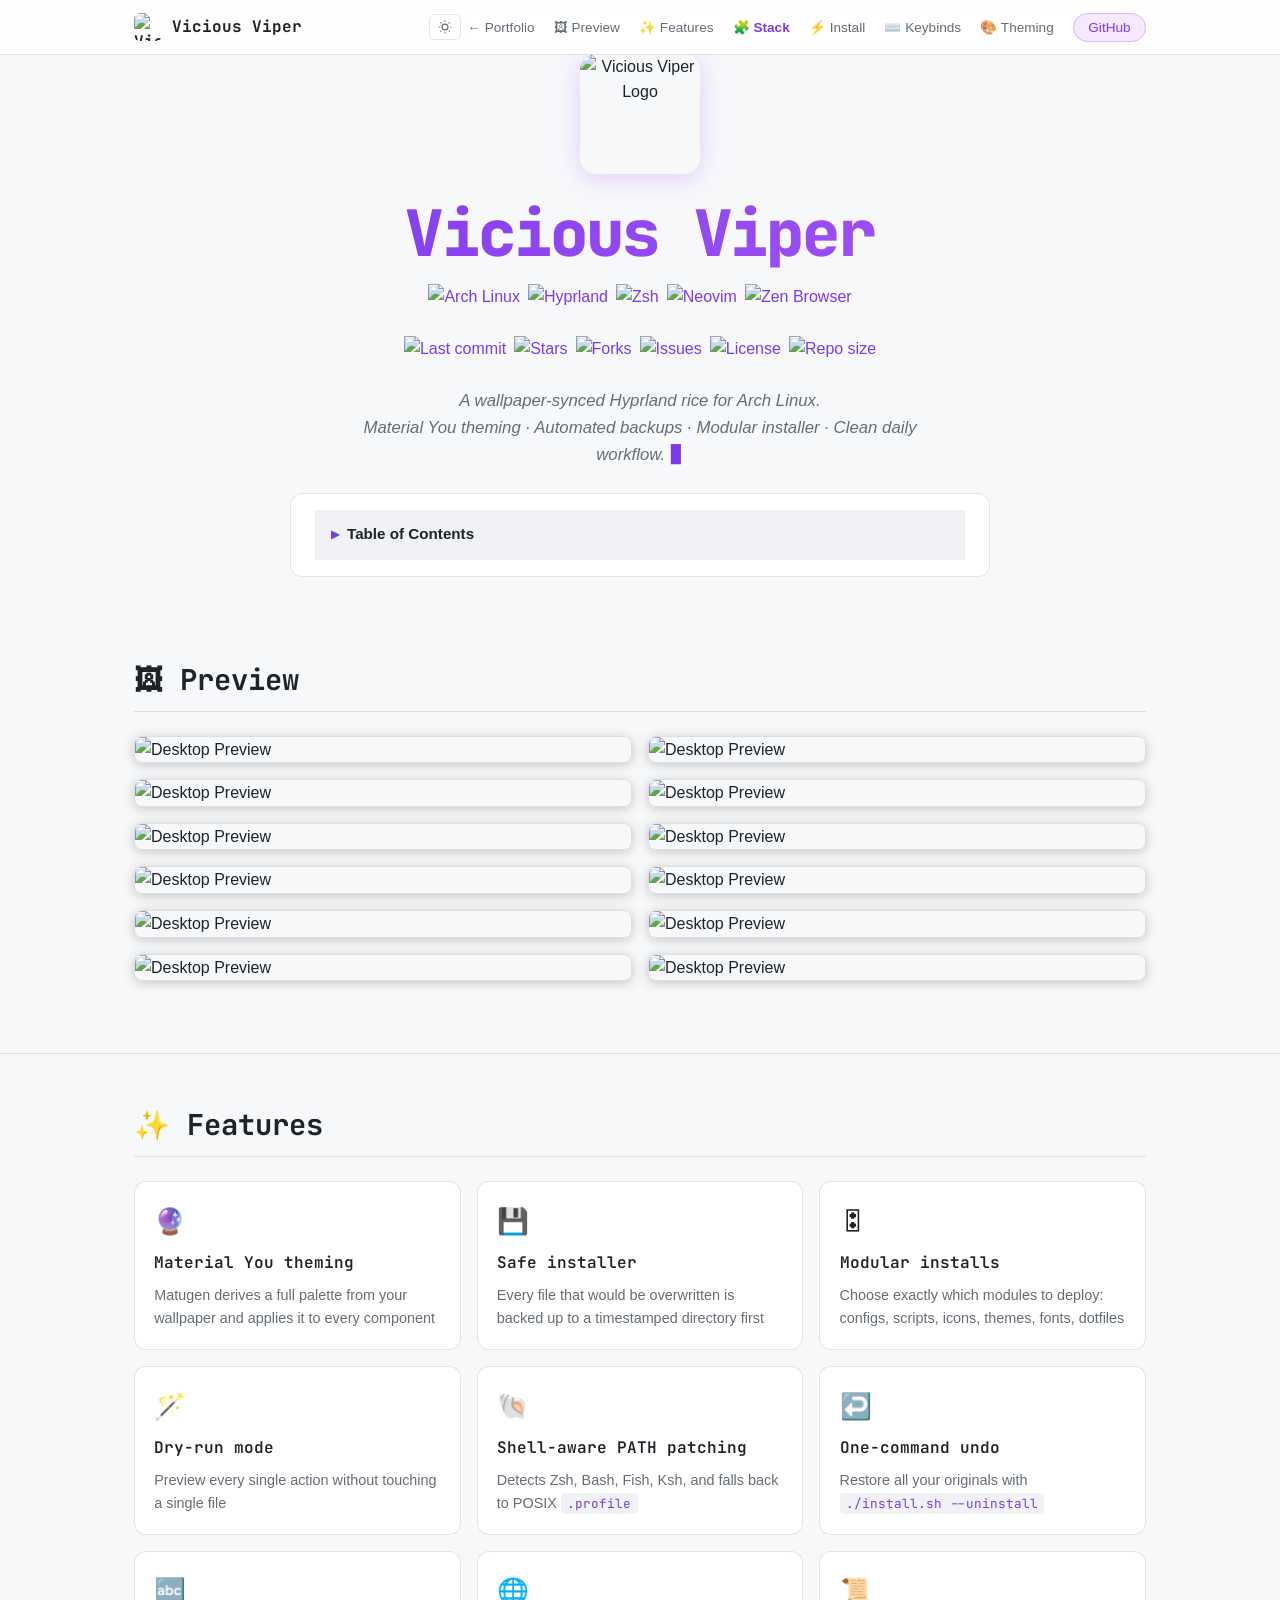
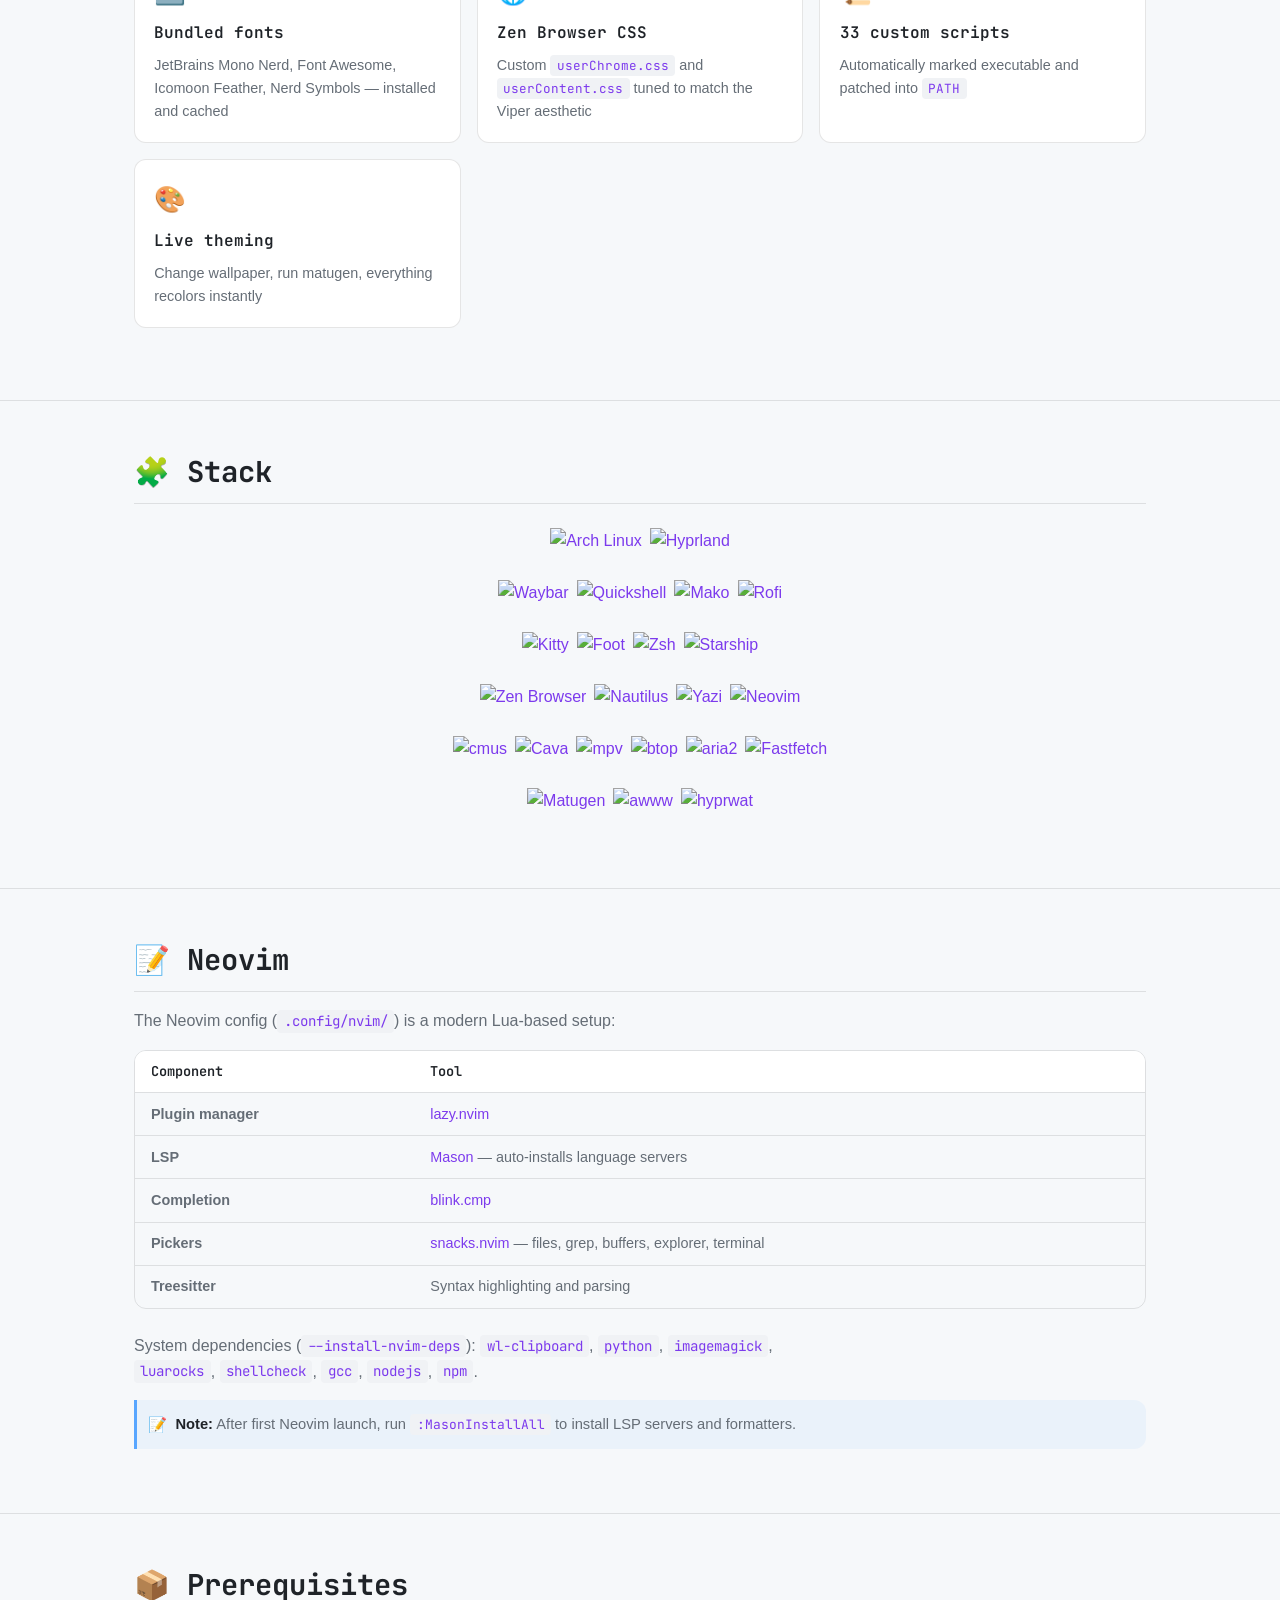
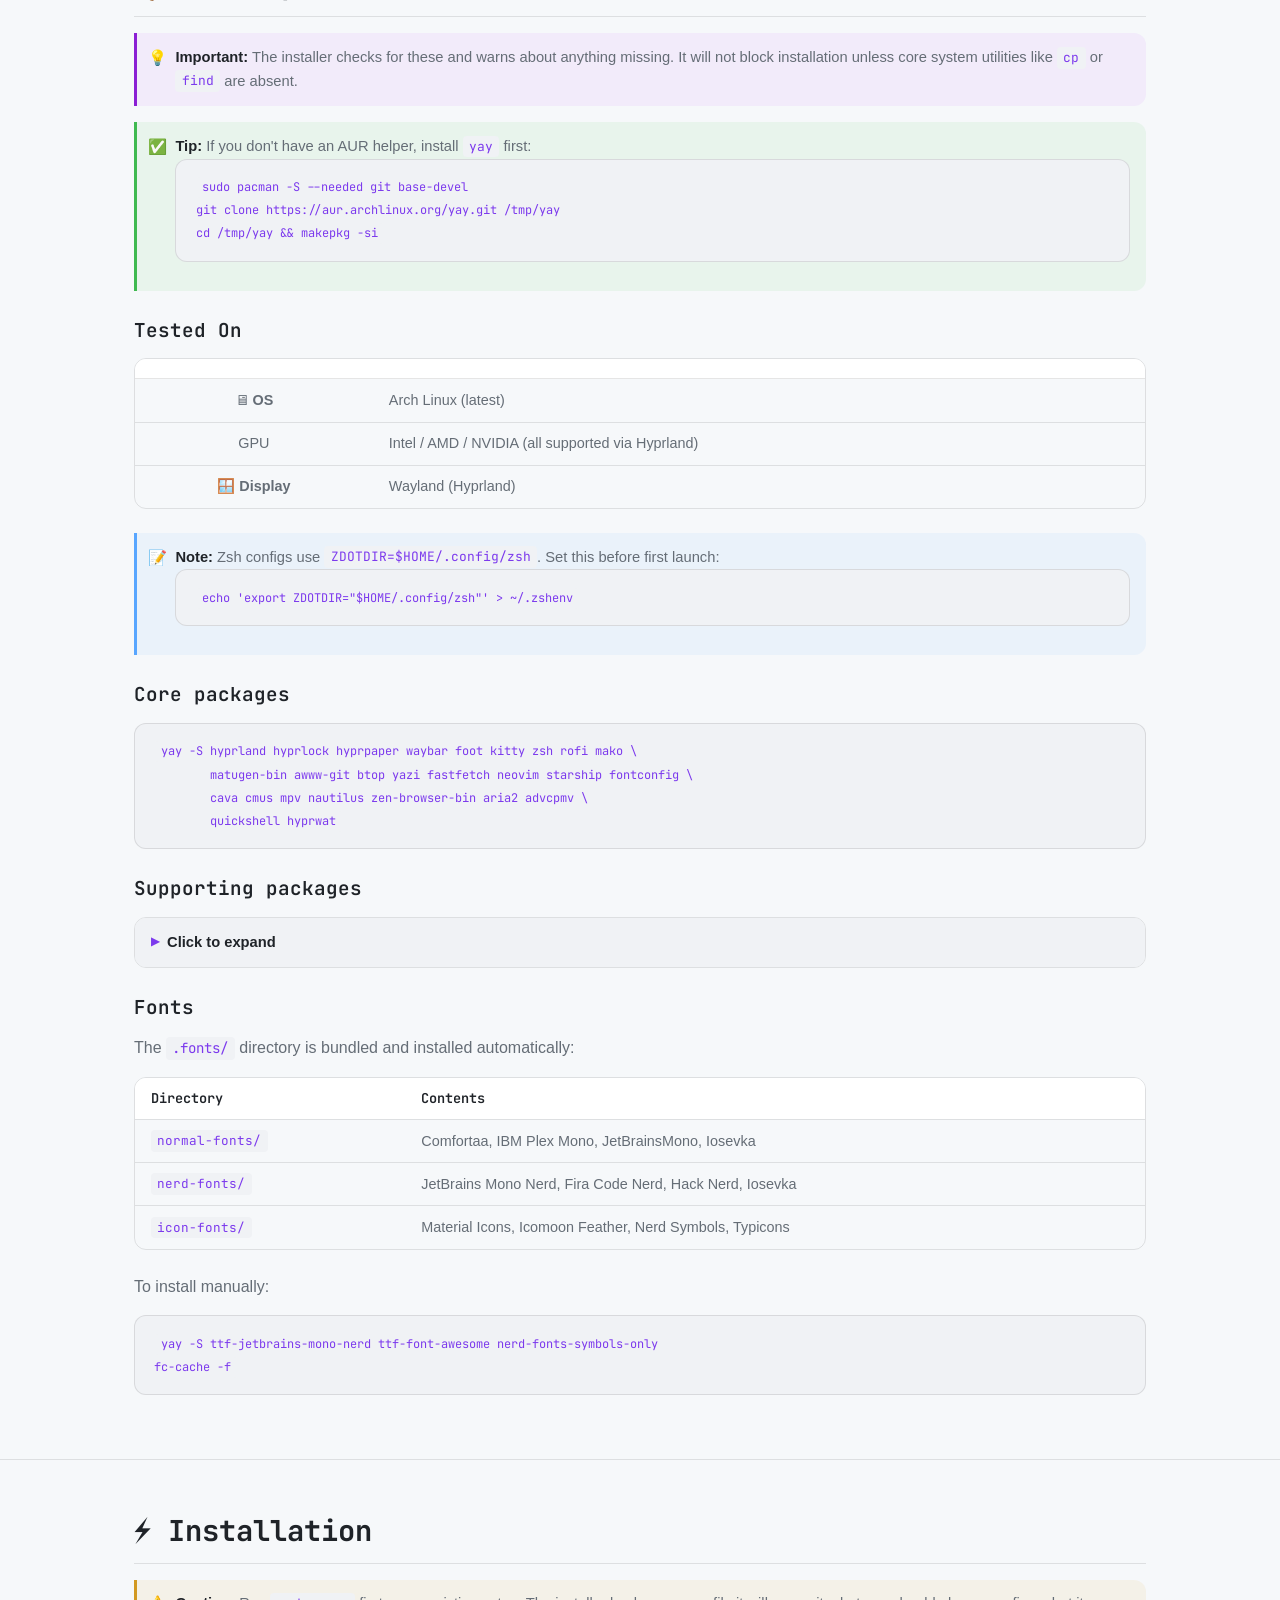
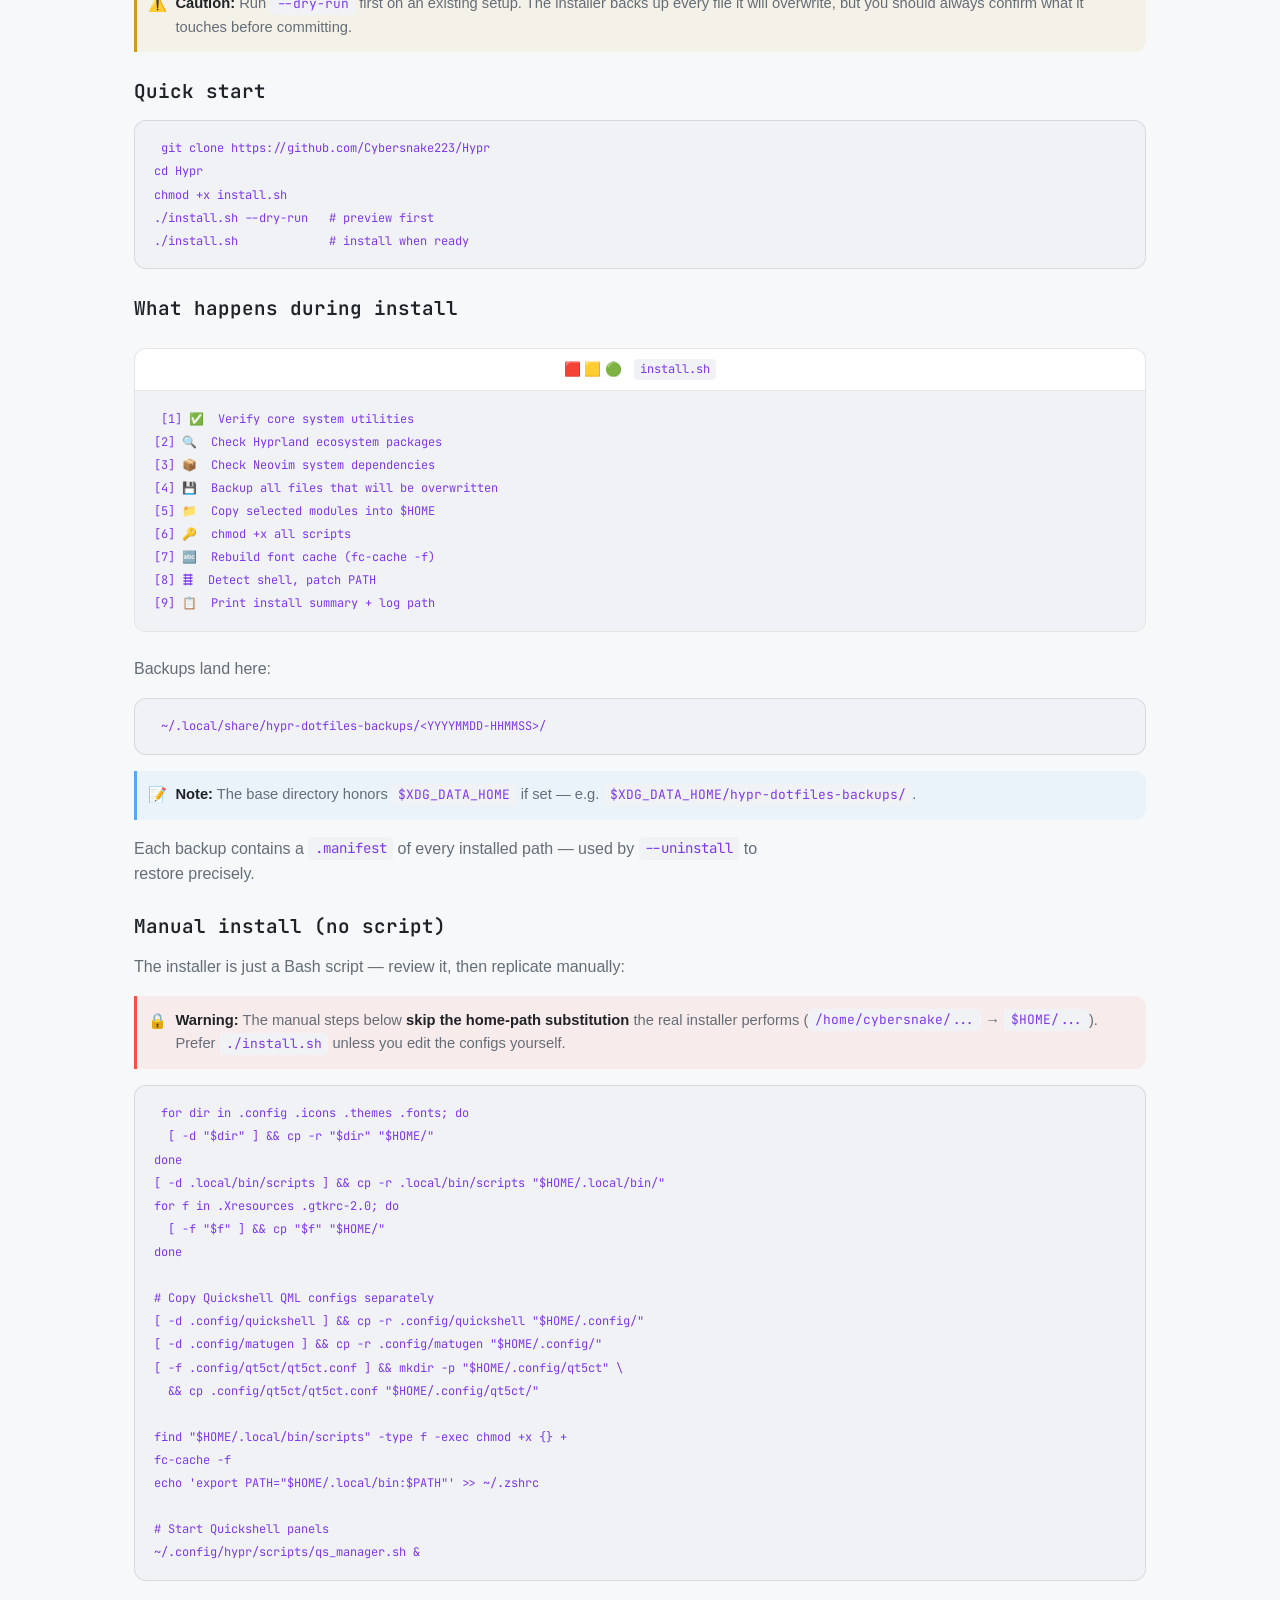
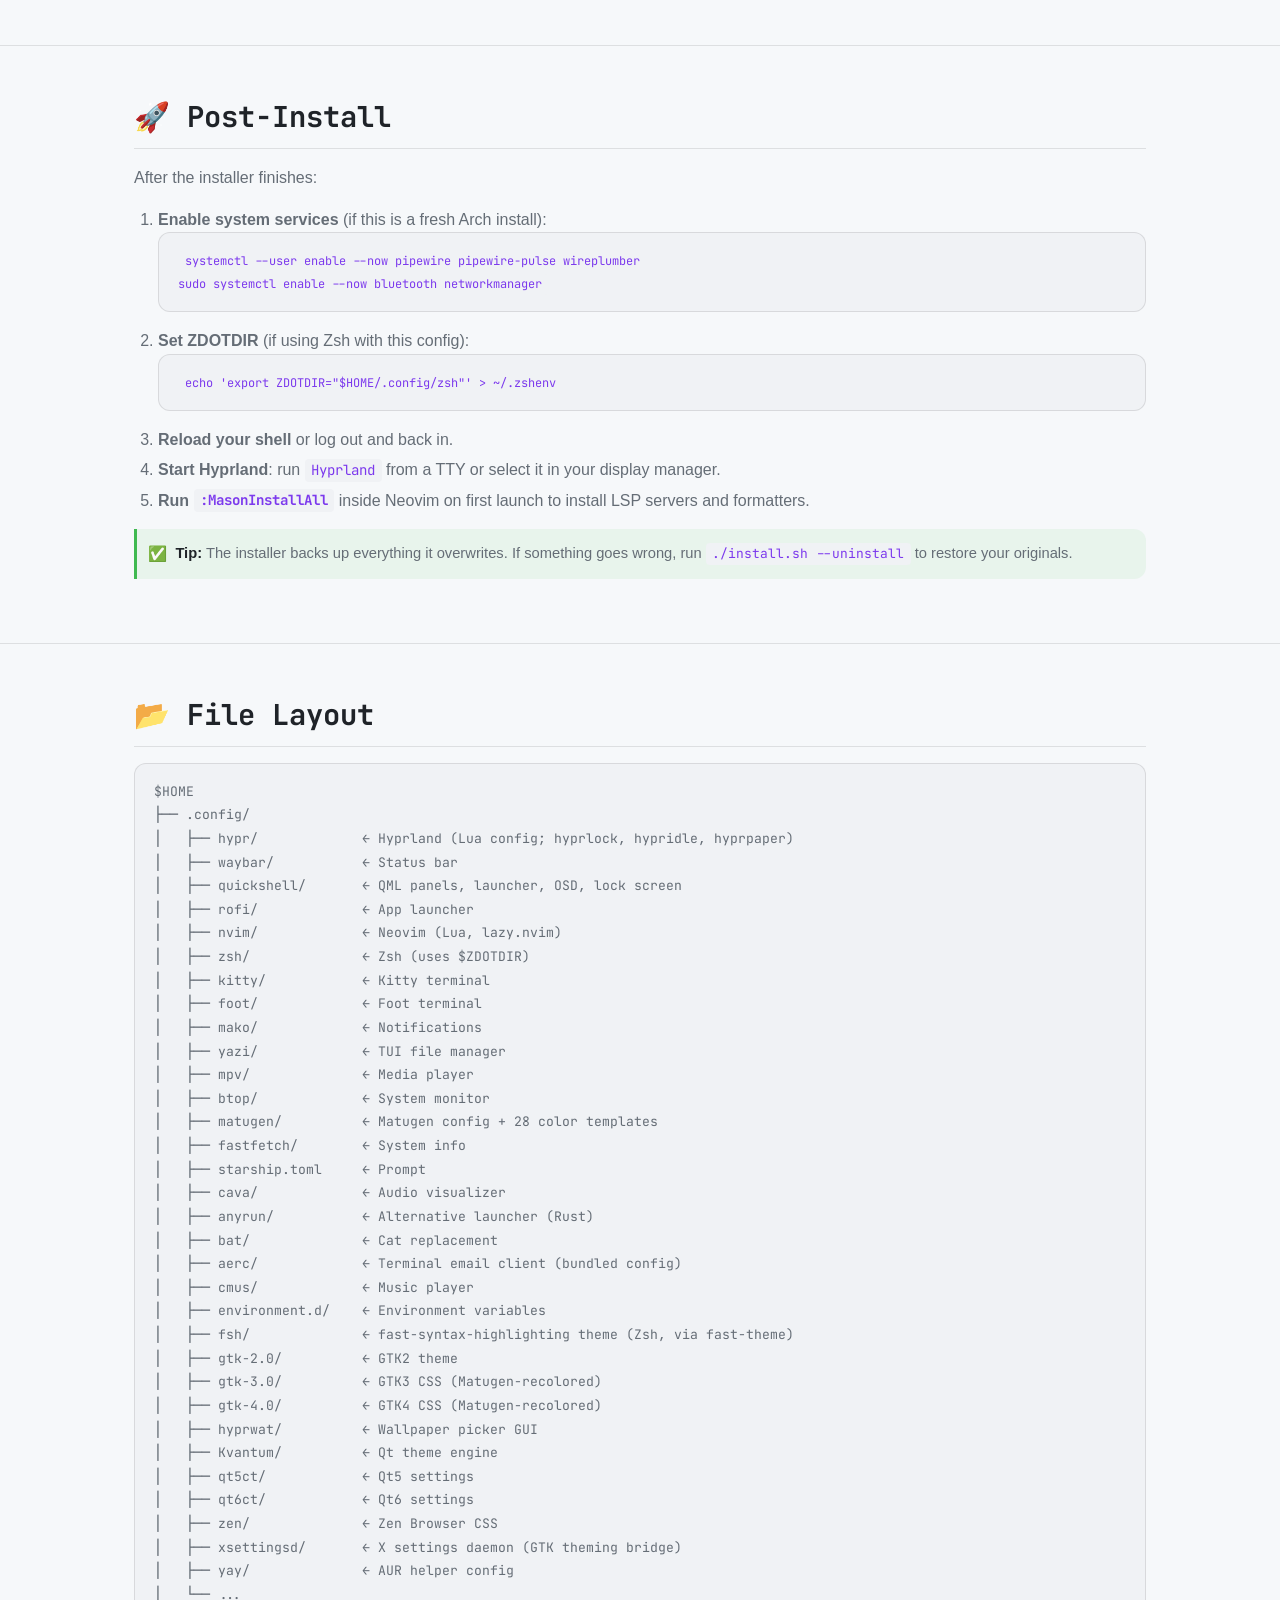
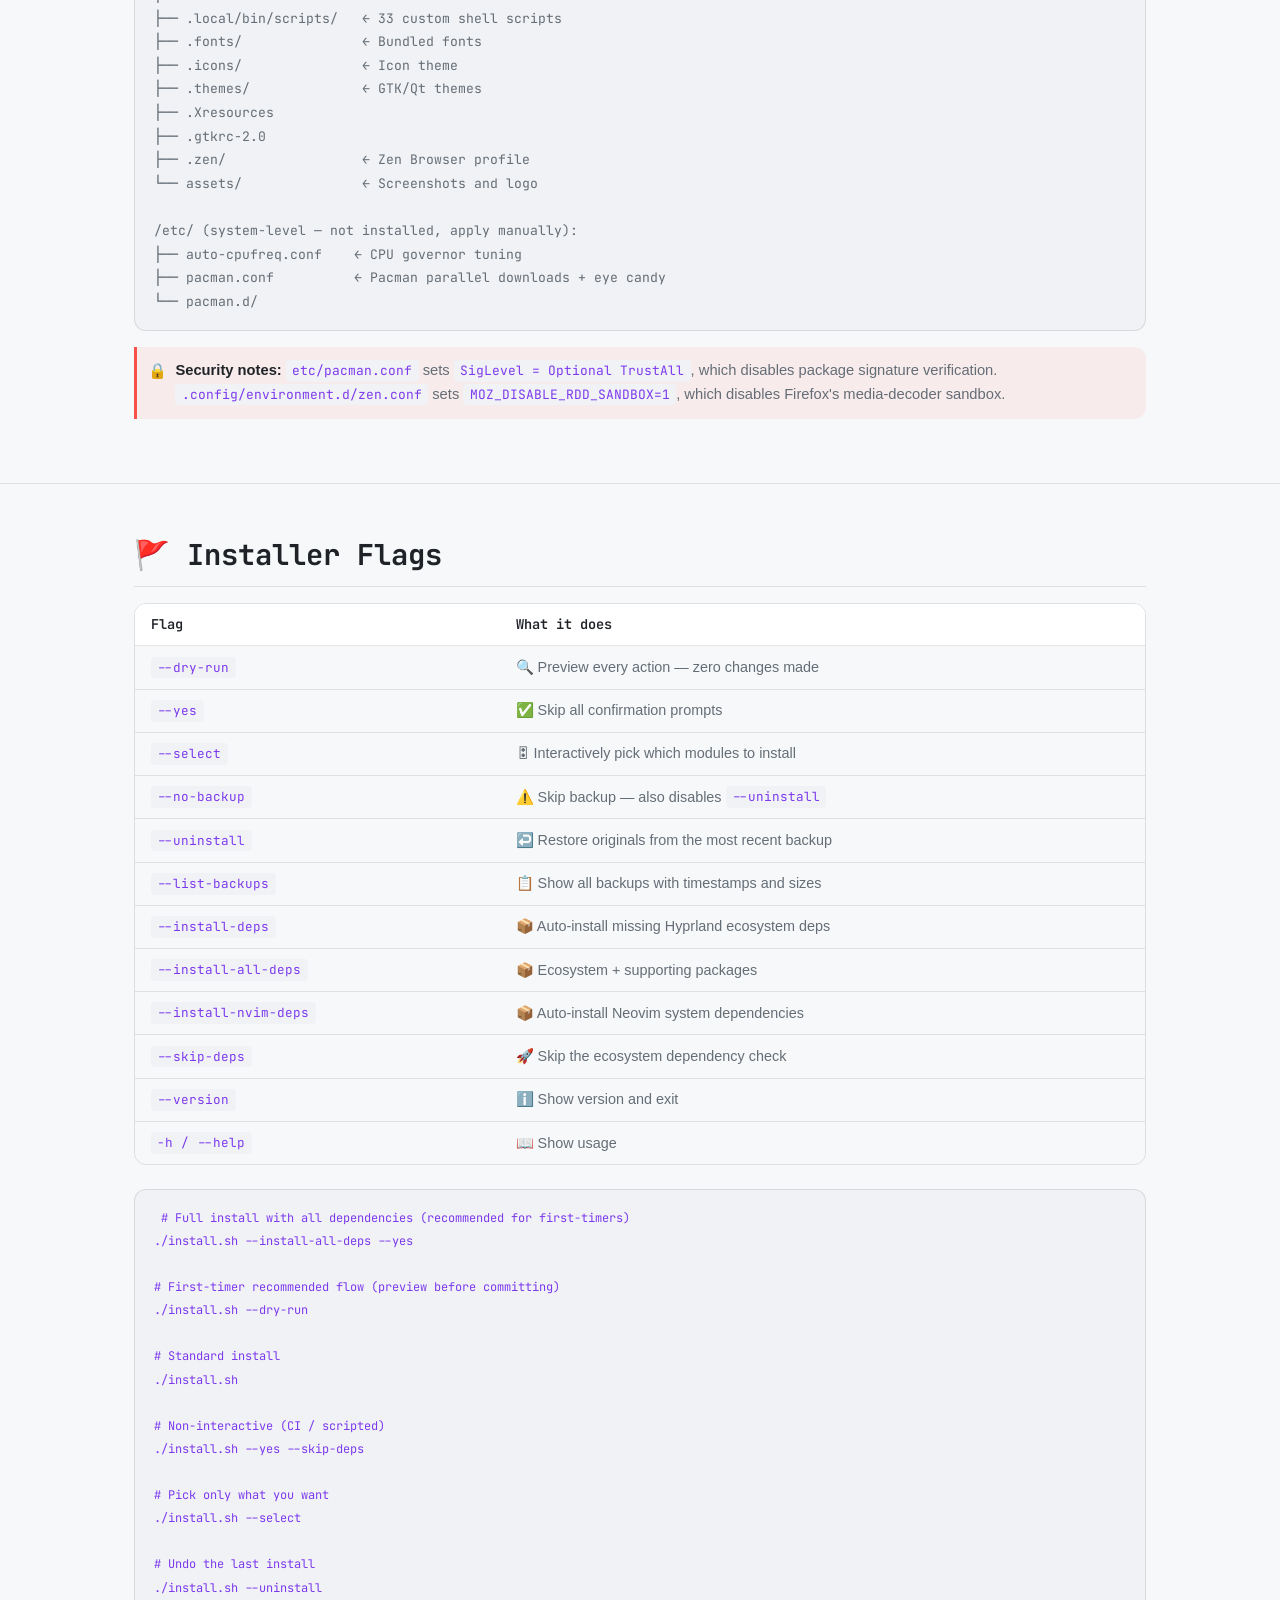
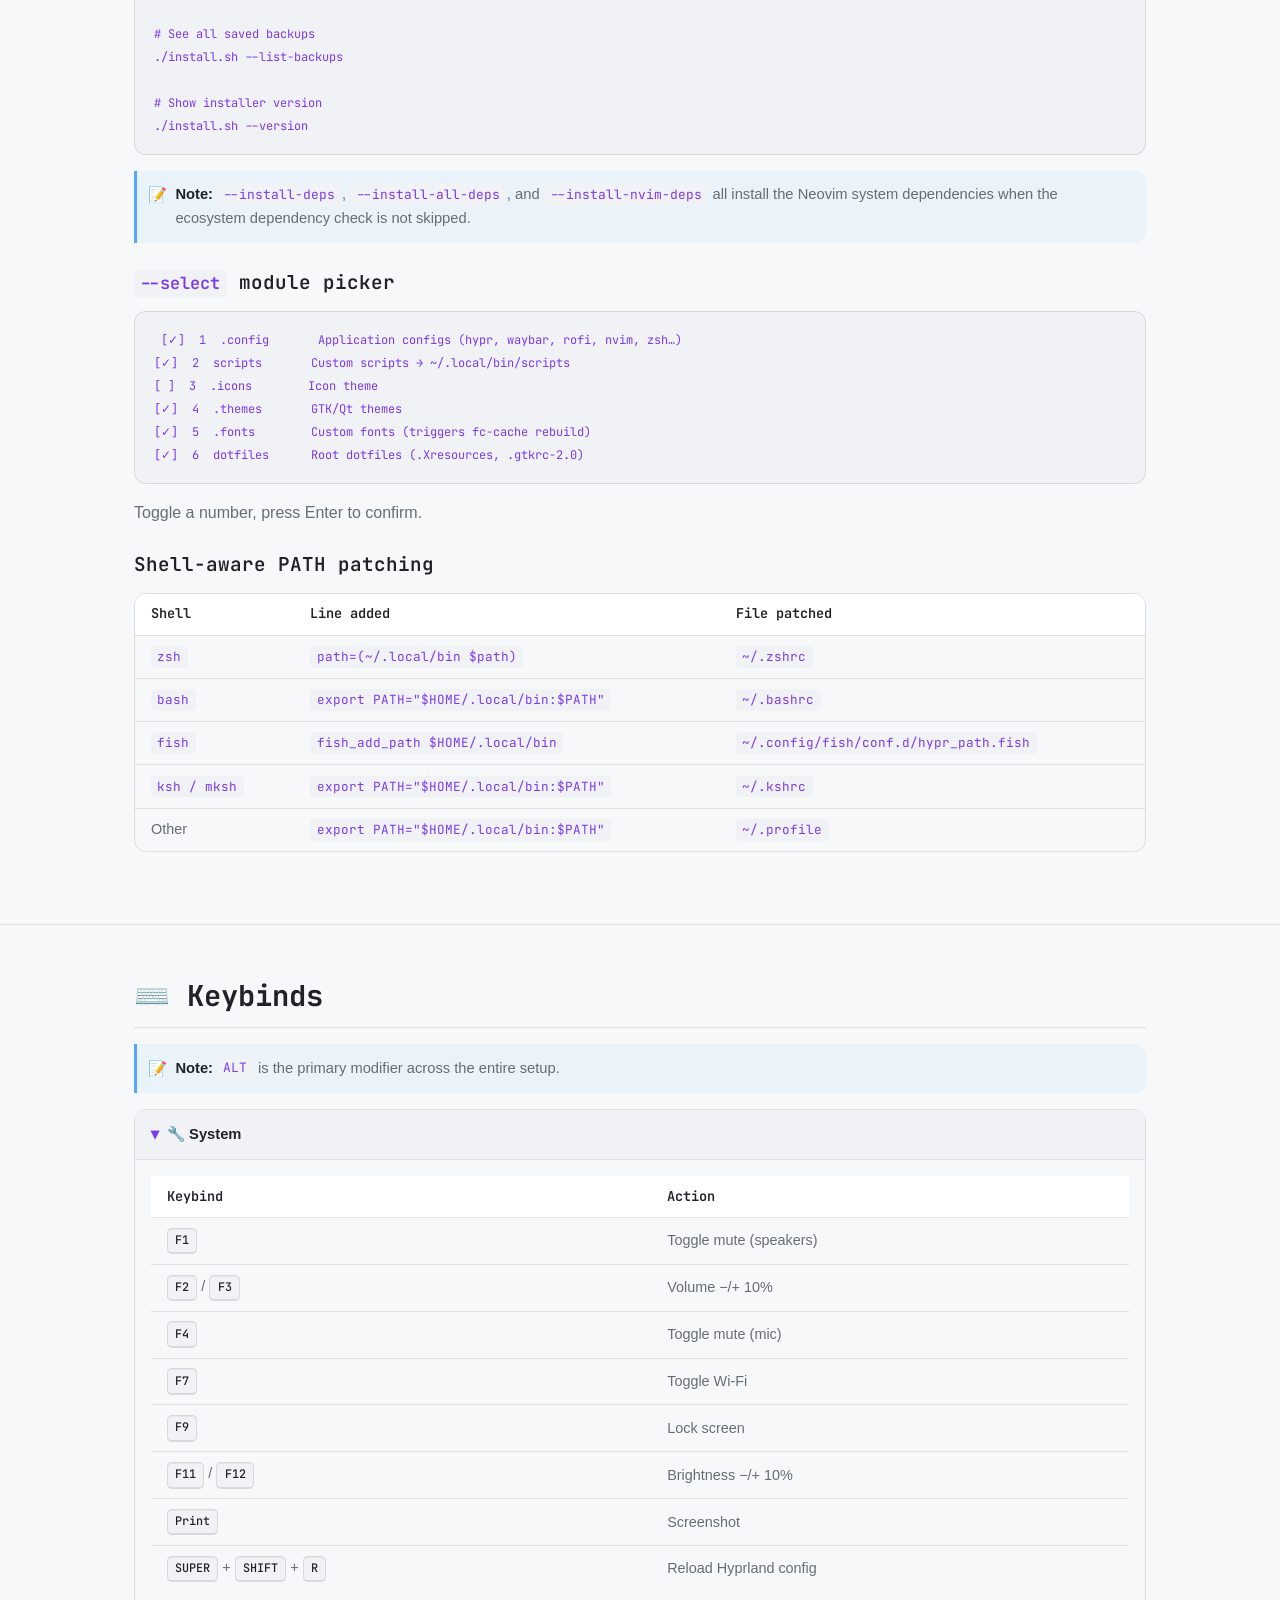
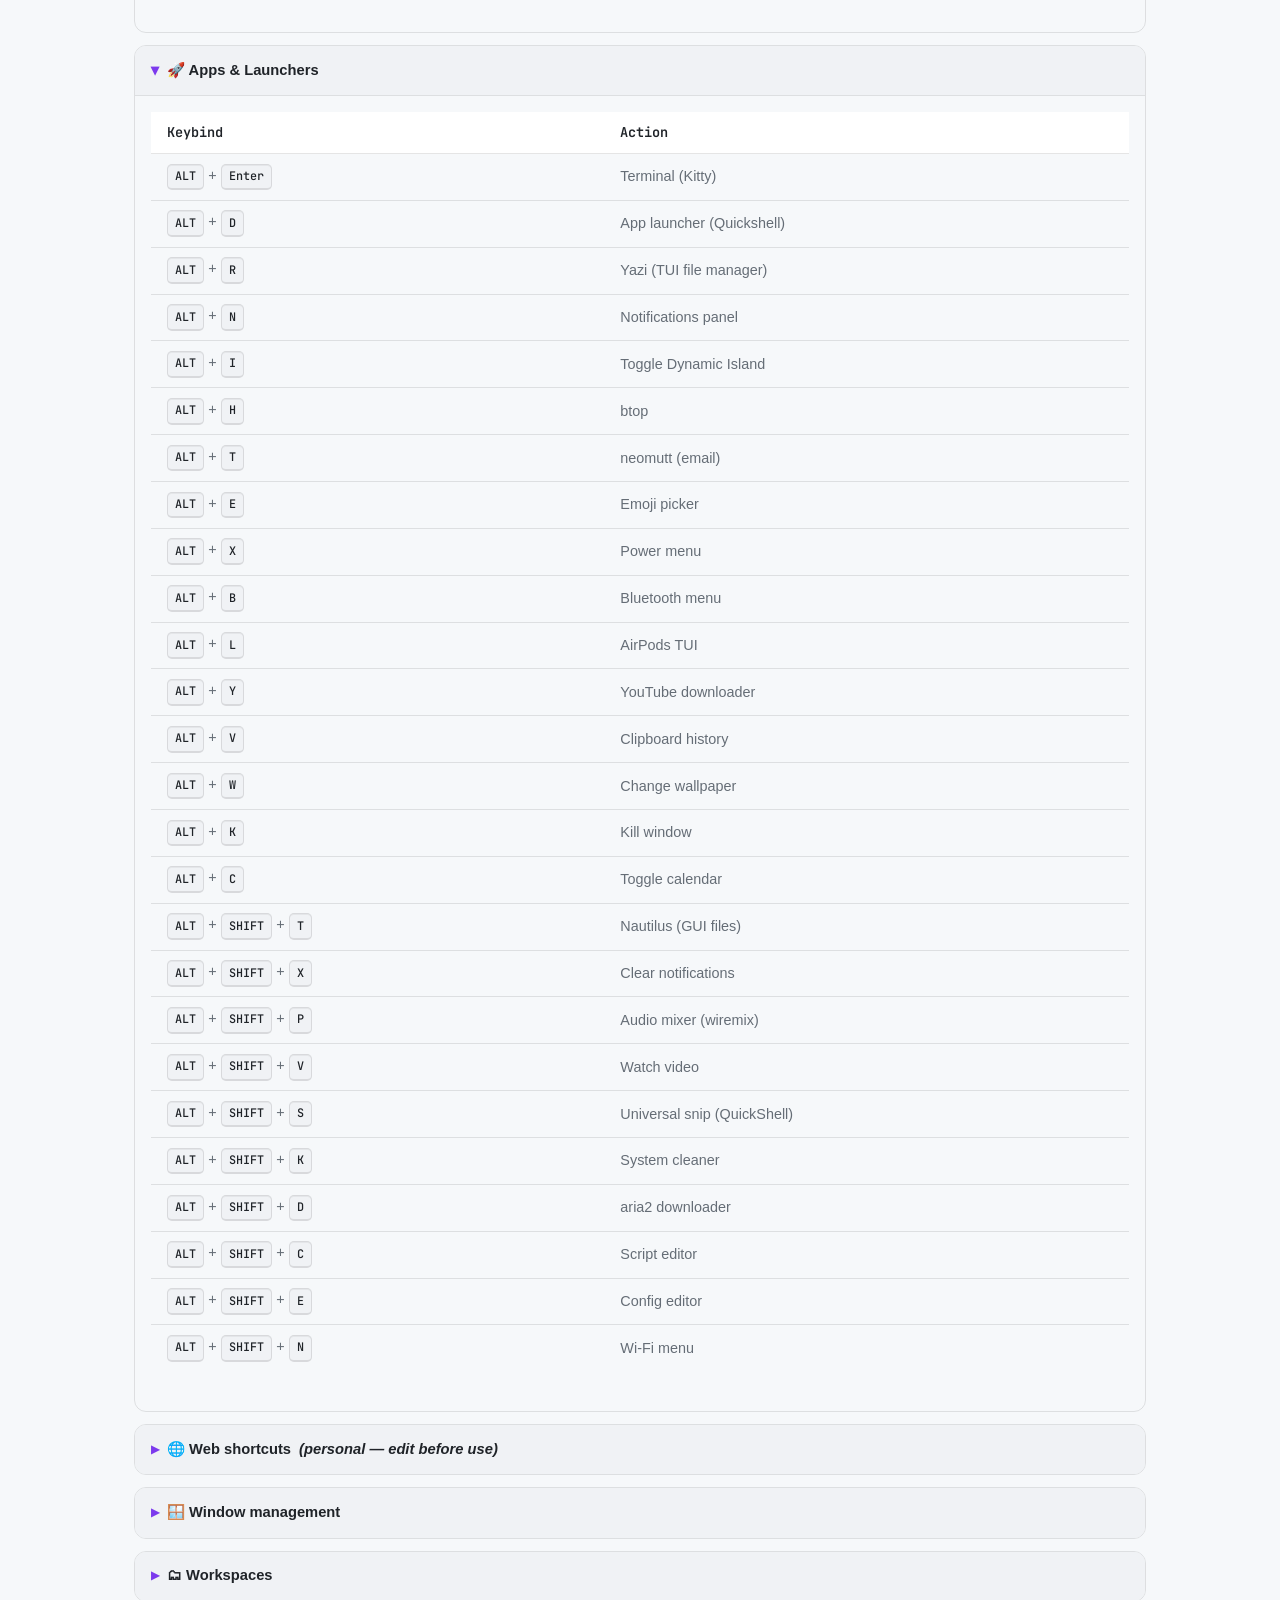
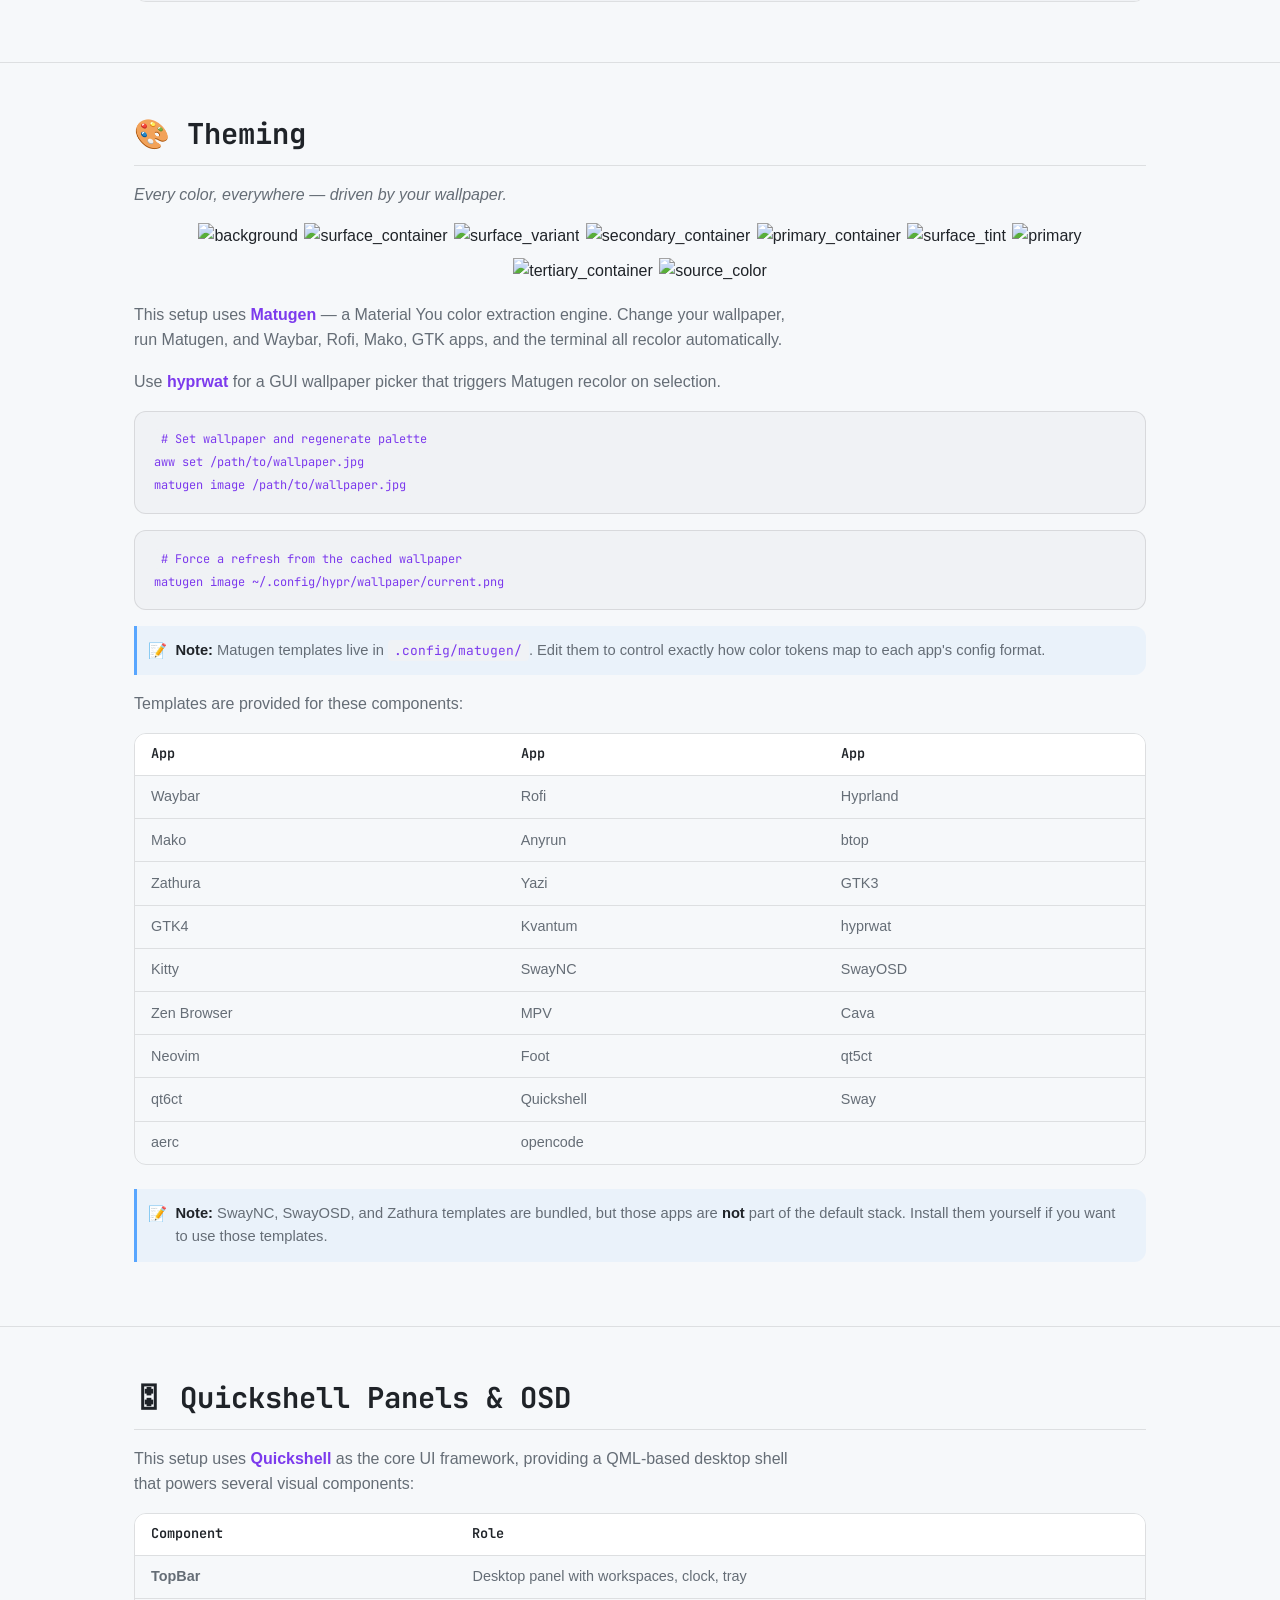
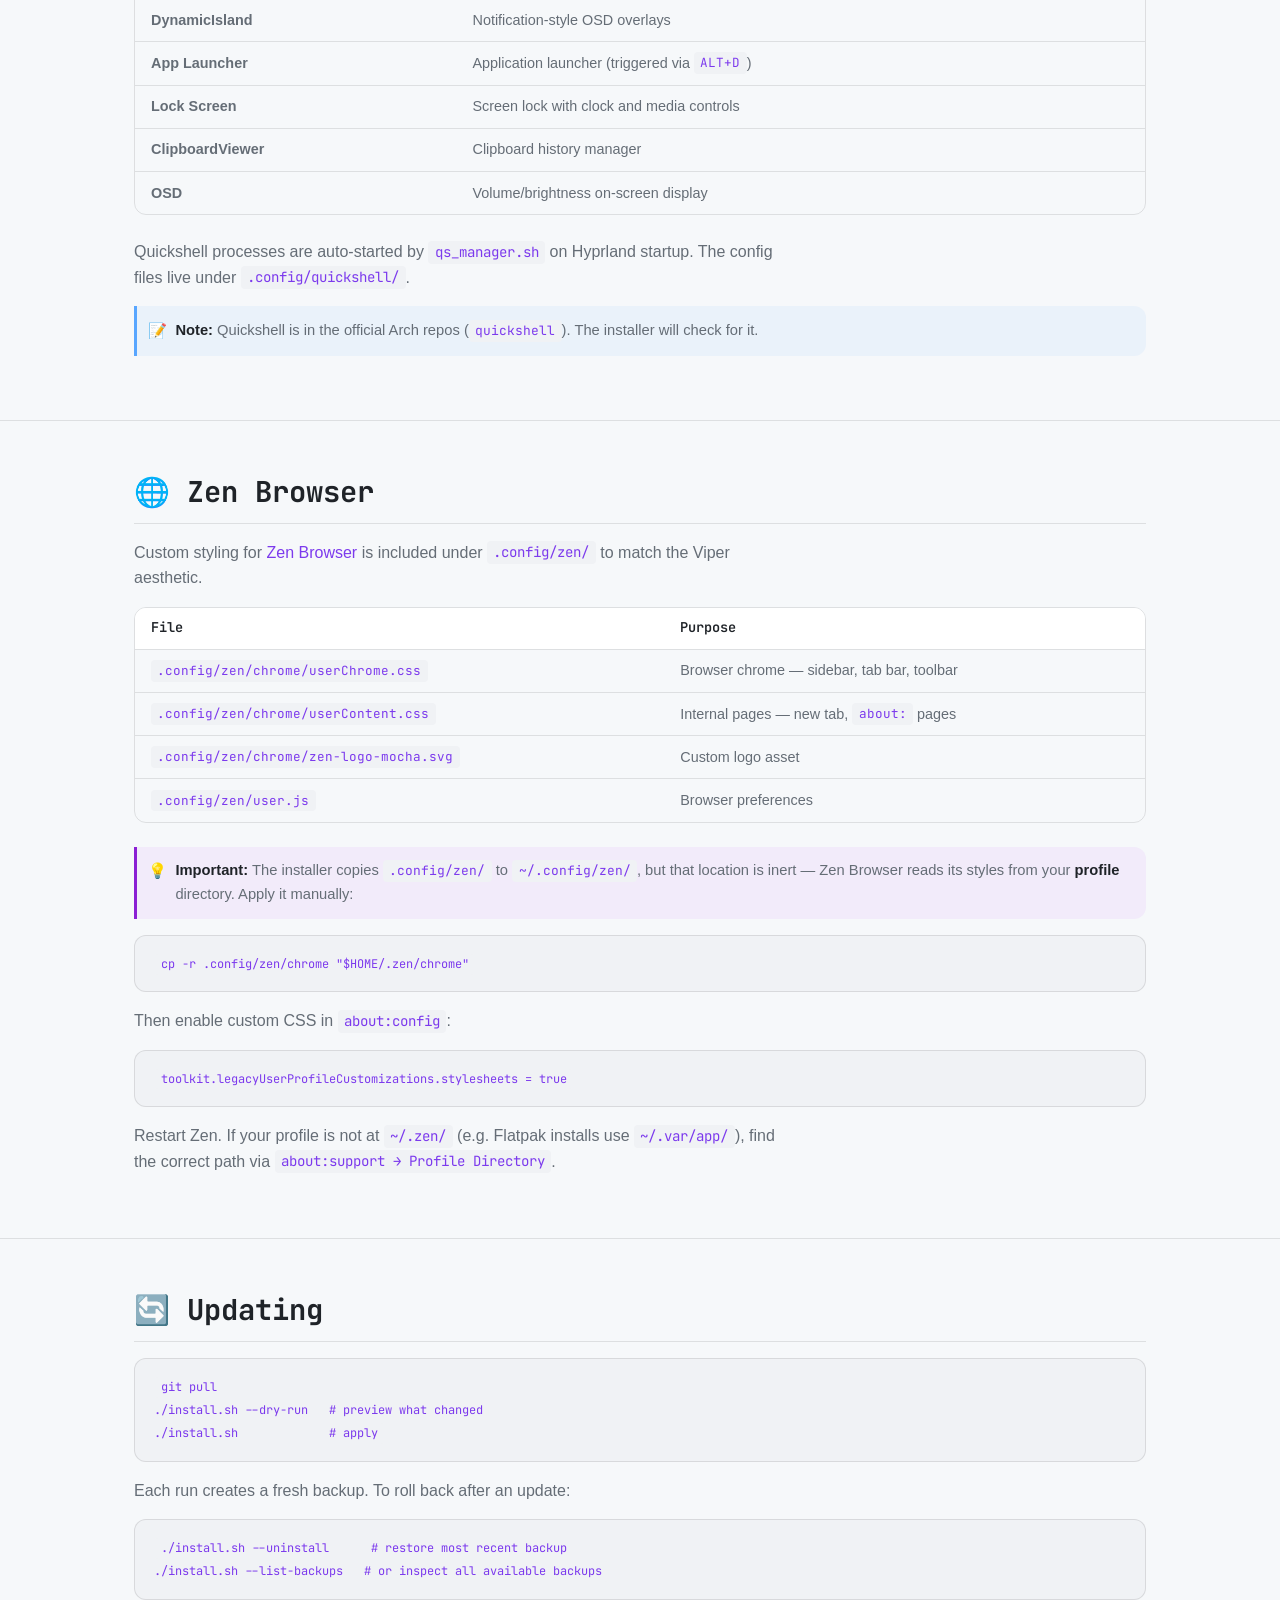
==== commit faada21e: "feat(vicious-viper): kbd keycap styling, JetBrains Mono webfont, blinking terminal cursor" ====
--- a/vicious-viper/index.html
+++ b/vicious-viper/index.html
@@ -27,6 +27,9 @@
   </script>
 
   <link rel="preload" as="image" href="https://raw.githubusercontent.com/Cybersnake223/Hypr/main/assets/cslogo.jpeg" type="image/jpeg" />
+  <link rel="preconnect" href="https://fonts.googleapis.com" />
+  <link rel="preconnect" href="https://fonts.gstatic.com" crossorigin />
+  <link href="https://fonts.googleapis.com/css2?family=JetBrains+Mono:wght@400;500;600;700;800&display=swap" rel="stylesheet" />
   <link rel="stylesheet" href="vicious-viper.css" />
 </head>
 <body>
--- a/vicious-viper/vicious-viper.css
+++ b/vicious-viper/vicious-viper.css
@@ -284,6 +284,16 @@
   margin: 0 auto 1.5rem;
   font-style: italic;
 }
+.hero-desc::after {
+  content: "▊";
+  margin-left: 0.35rem;
+  color: var(--primary-light);
+  font-style: normal;
+  animation: blink 1.1s steps(1) infinite;
+}
+@media (prefers-reduced-motion: reduce) {
+  .hero-desc::after { animation: none; }
+}
 
 .toc {
   background: var(--surface);
@@ -380,6 +390,21 @@
   border-radius: 4px;
   font-size: 0.88em;
   color: var(--primary-light);
+}
+
+kbd {
+  font-family: var(--mono);
+  font-size: 0.82em;
+  font-weight: 500;
+  color: var(--text);
+  background: var(--surface-2);
+  border: 1px solid var(--border);
+  border-bottom-width: 2px;
+  border-radius: 5px;
+  padding: 0.15rem 0.45rem;
+  box-shadow: 0 1px 0 rgba(255,255,255,0.05) inset, 0 1px 2px rgba(0,0,0,0.3);
+  white-space: nowrap;
+  display: inline-block;
 }
 
 /* ── Callouts ── */
@@ -913,3 +938,8 @@
 html.light .nav-links { background: rgba(255,255,255,0.98); }
 html.light #toTop { background: var(--primary); color: #fff; }
 html.light pre .code-header { background: var(--surface-3); }
+html.light kbd {
+  background: var(--surface-2);
+  border-color: var(--border);
+  box-shadow: 0 1px 0 rgba(0,0,0,0.05) inset;
+}
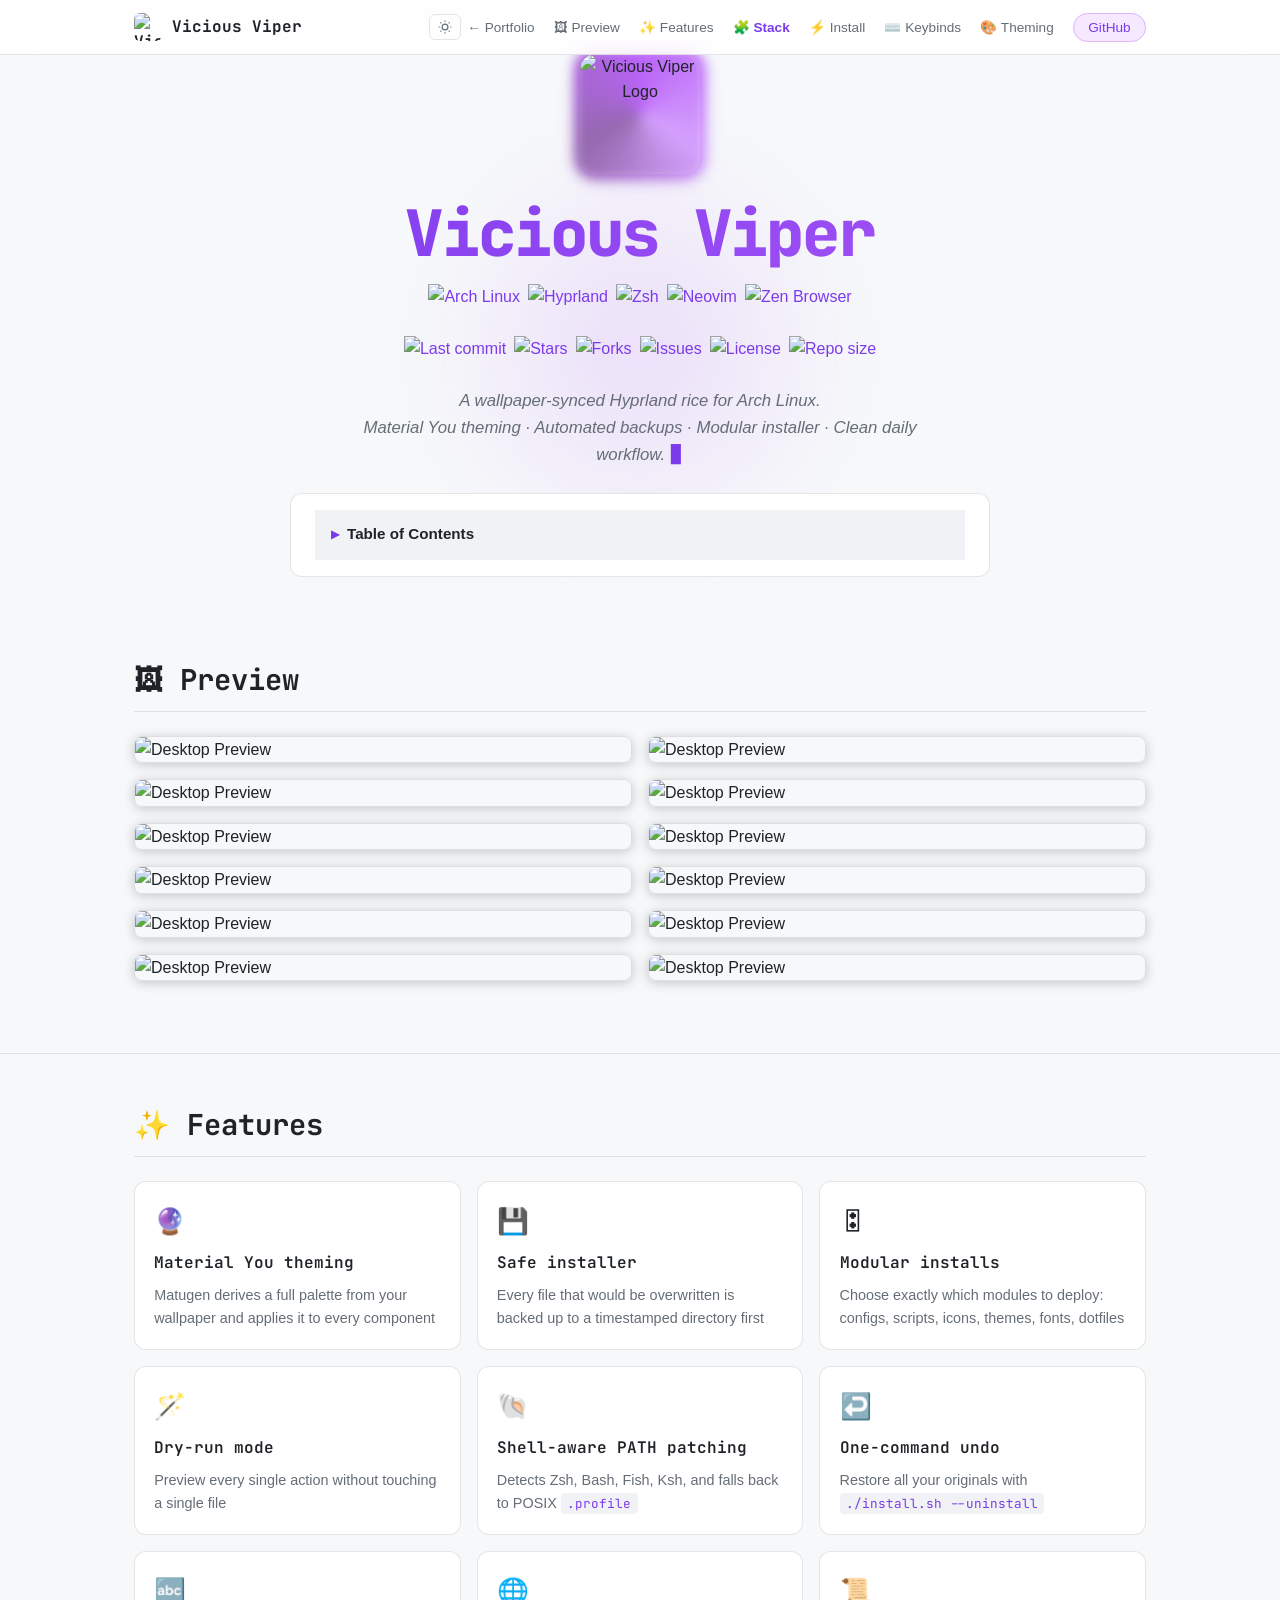
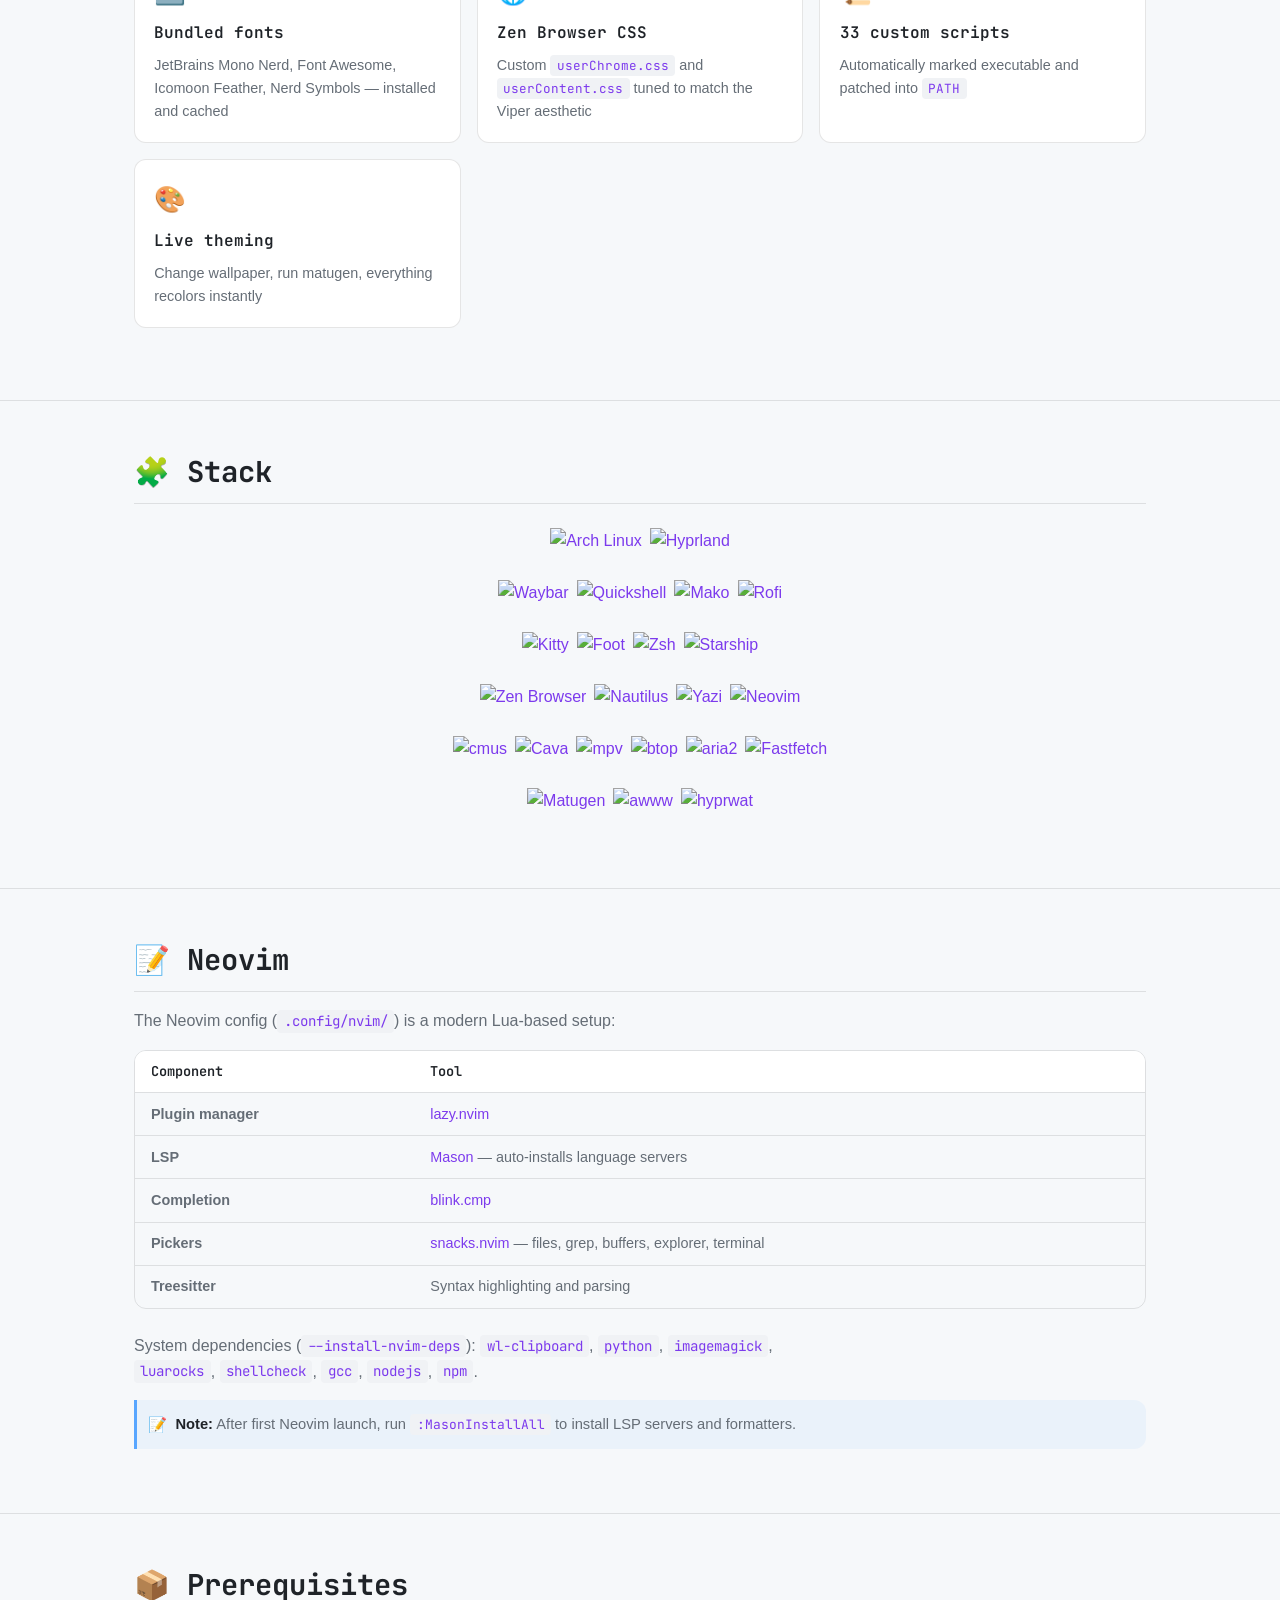
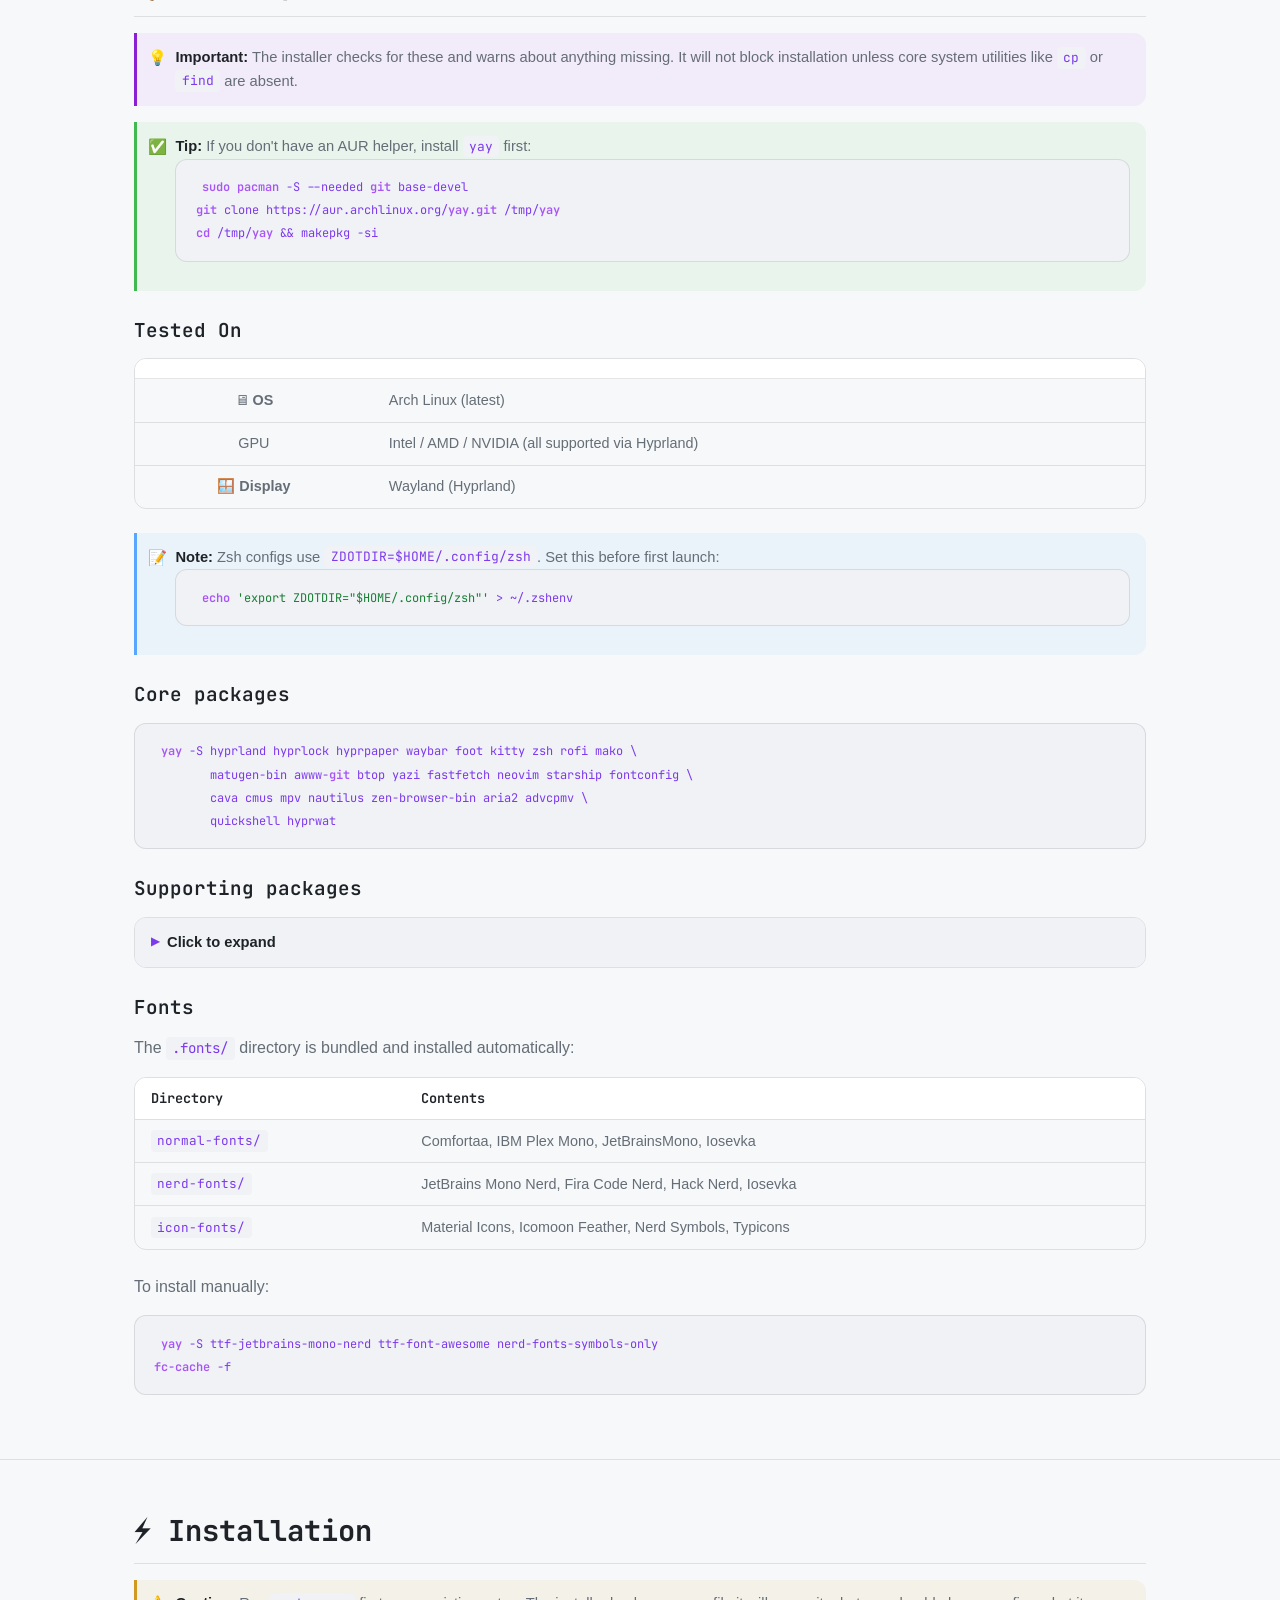
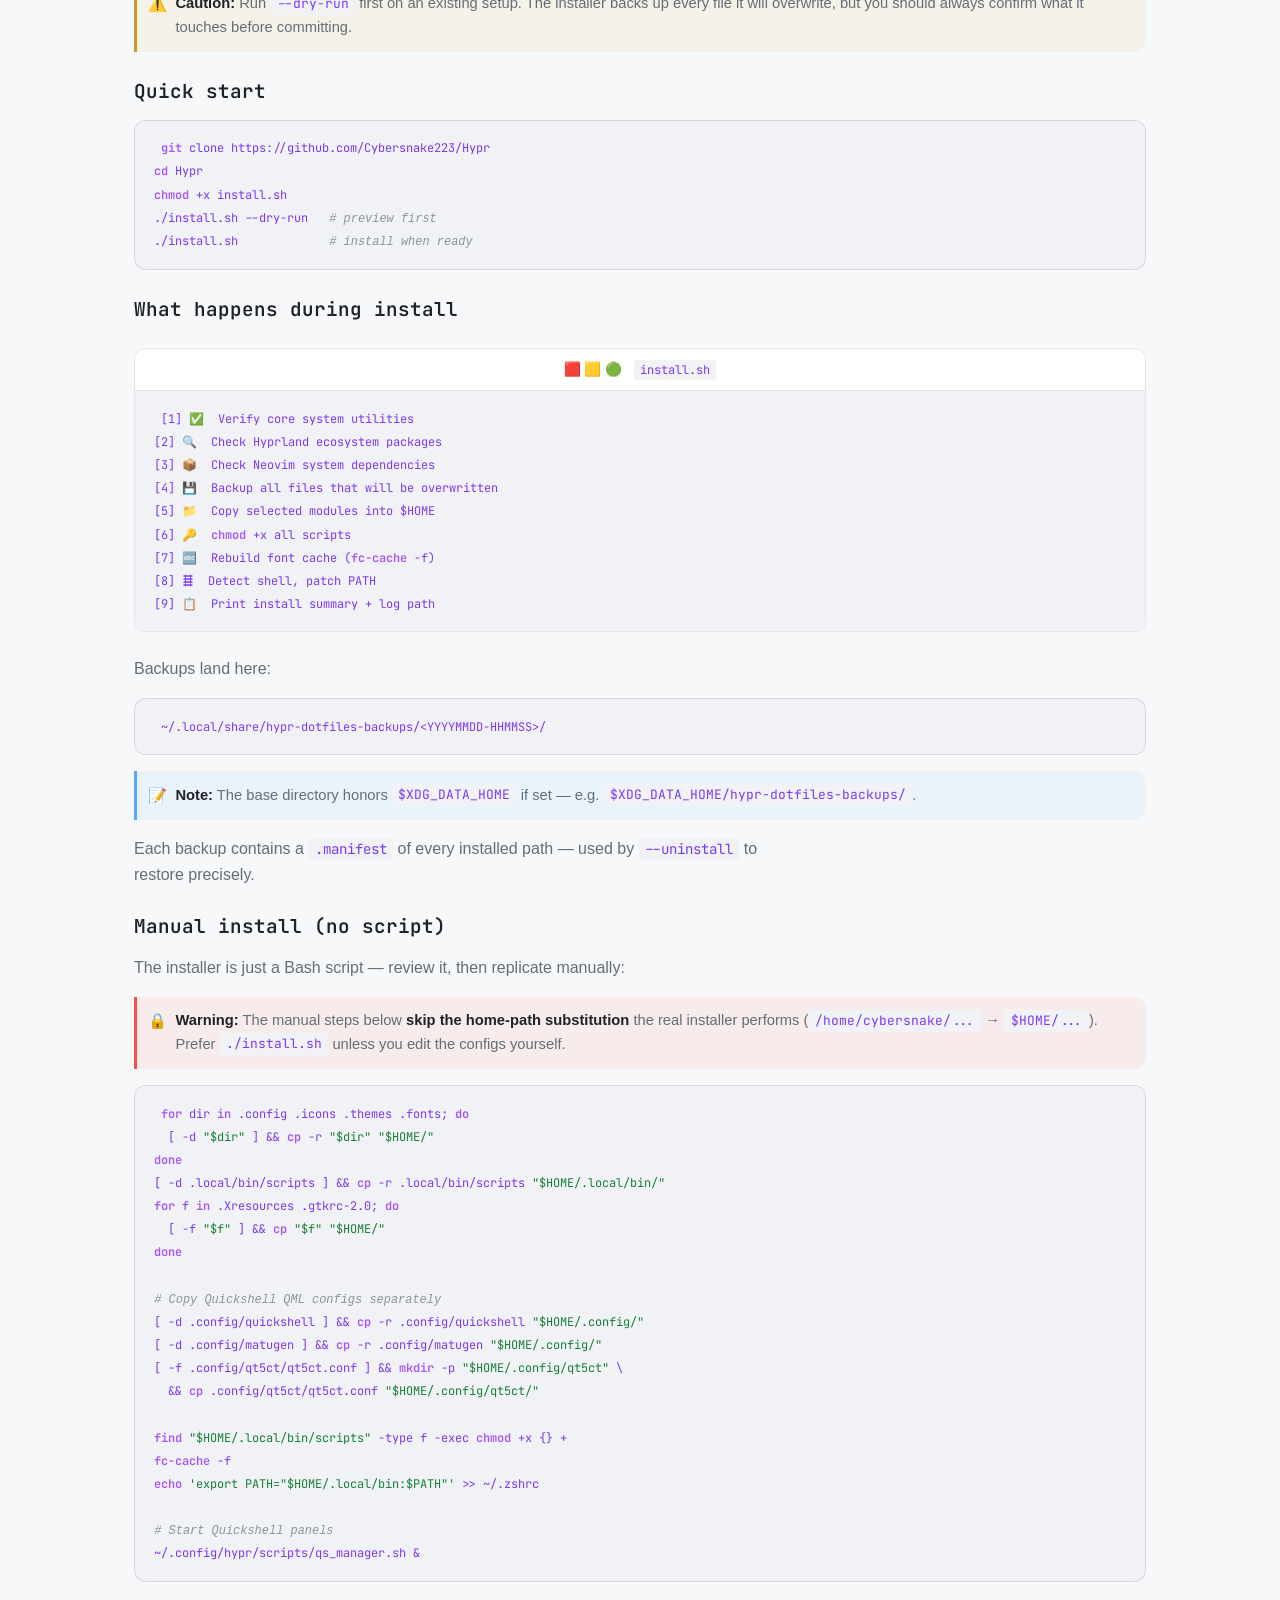
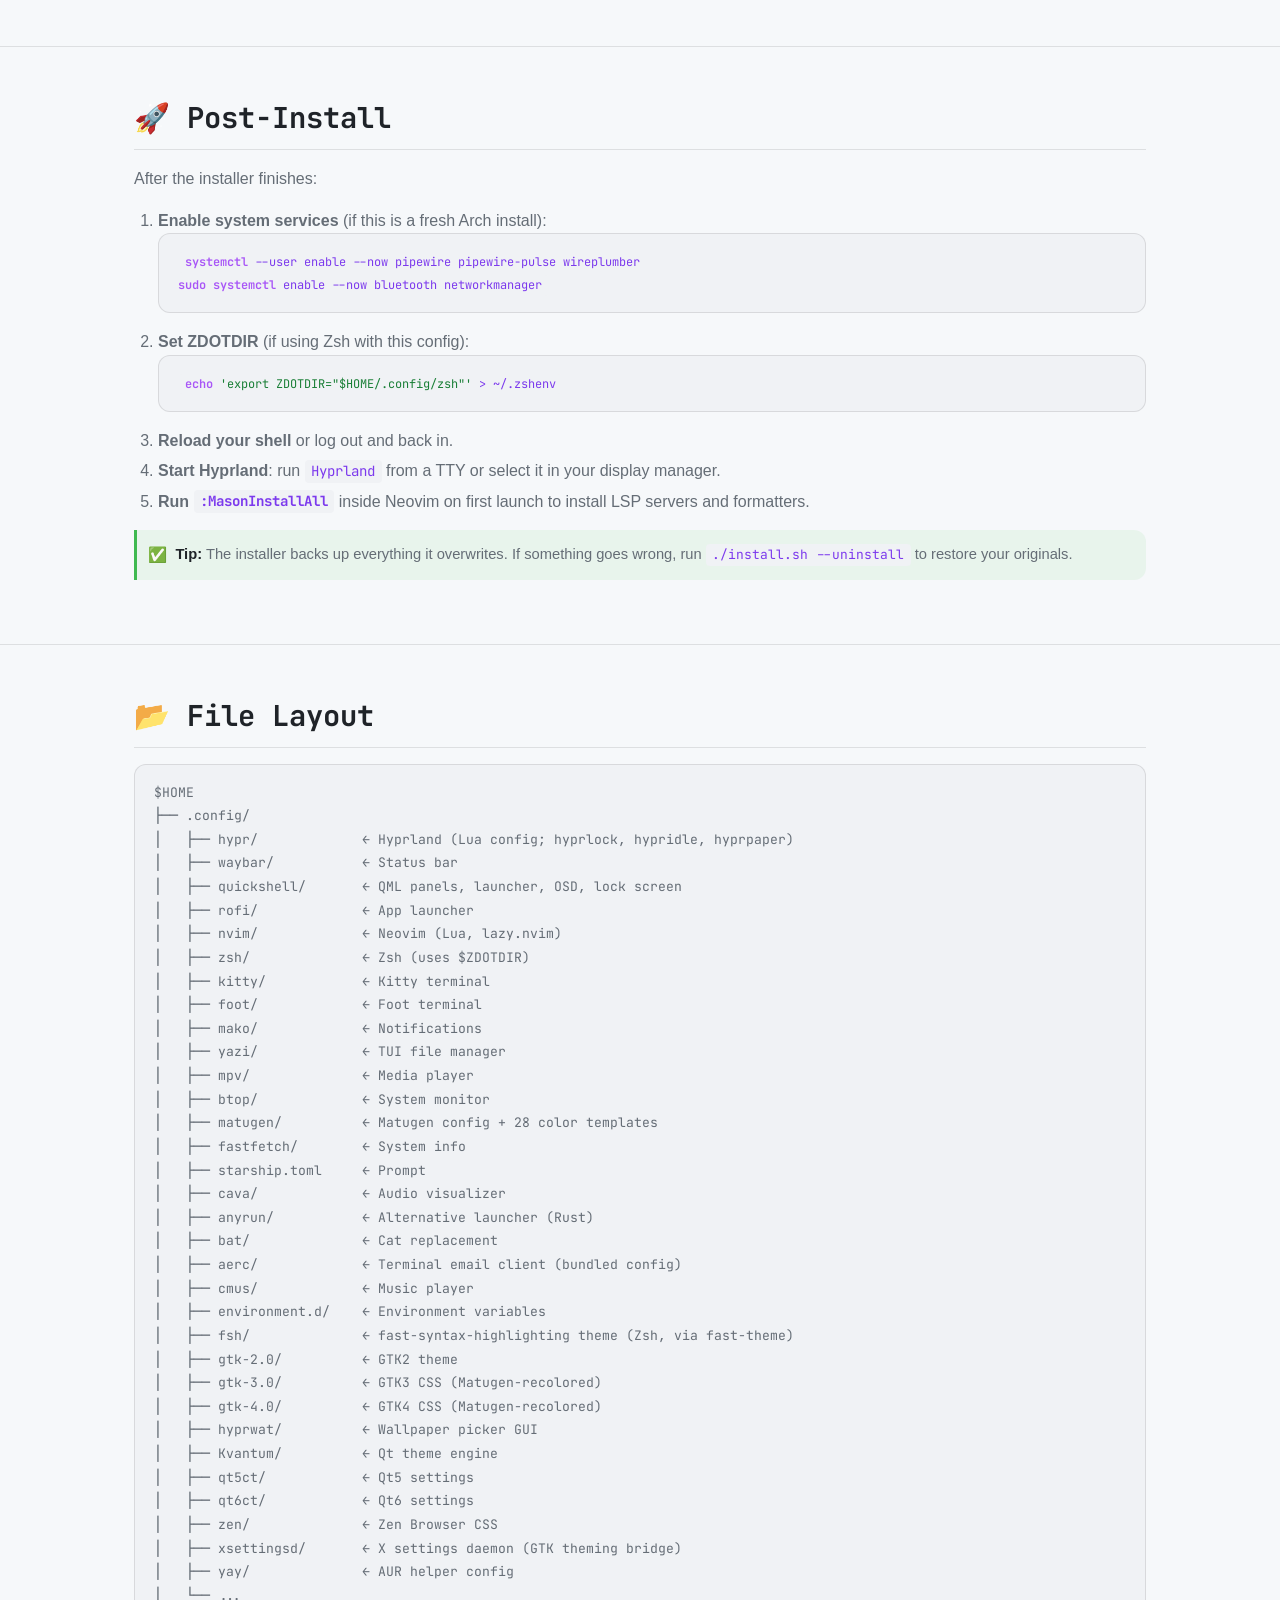
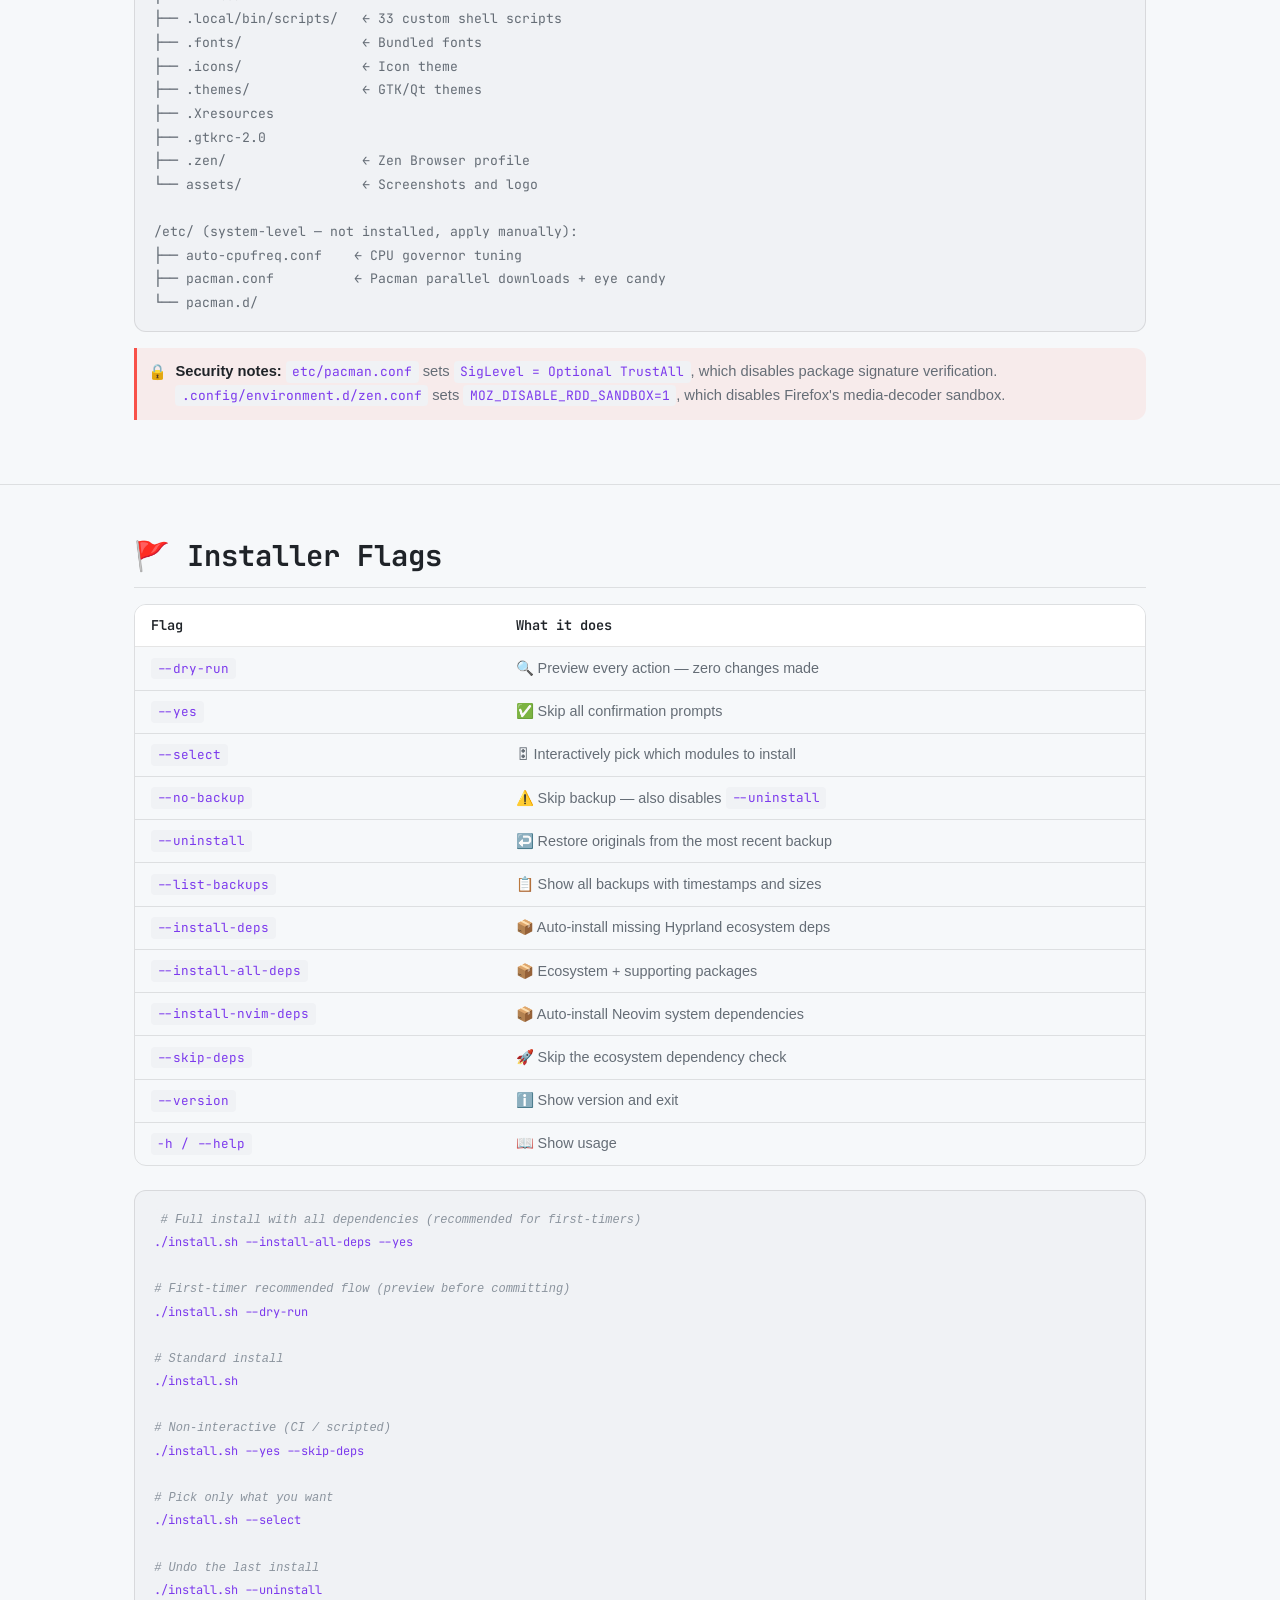
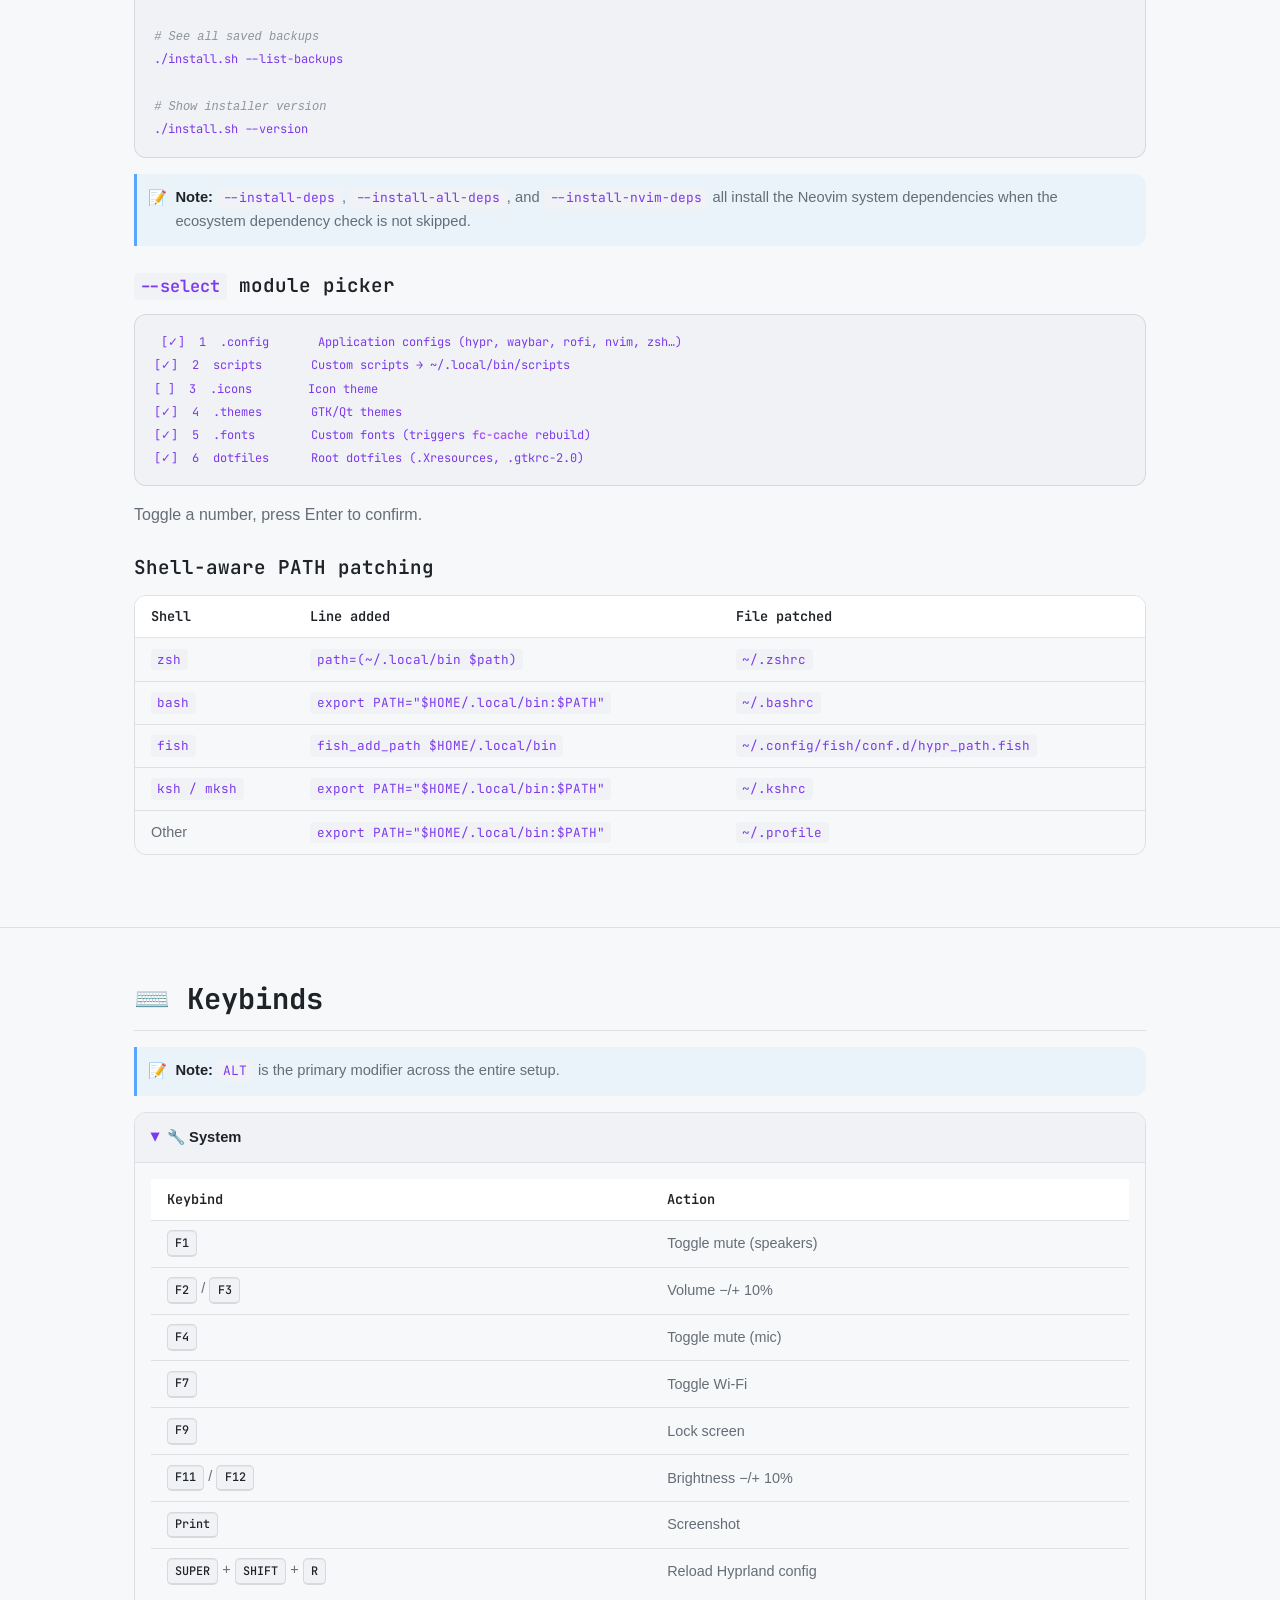
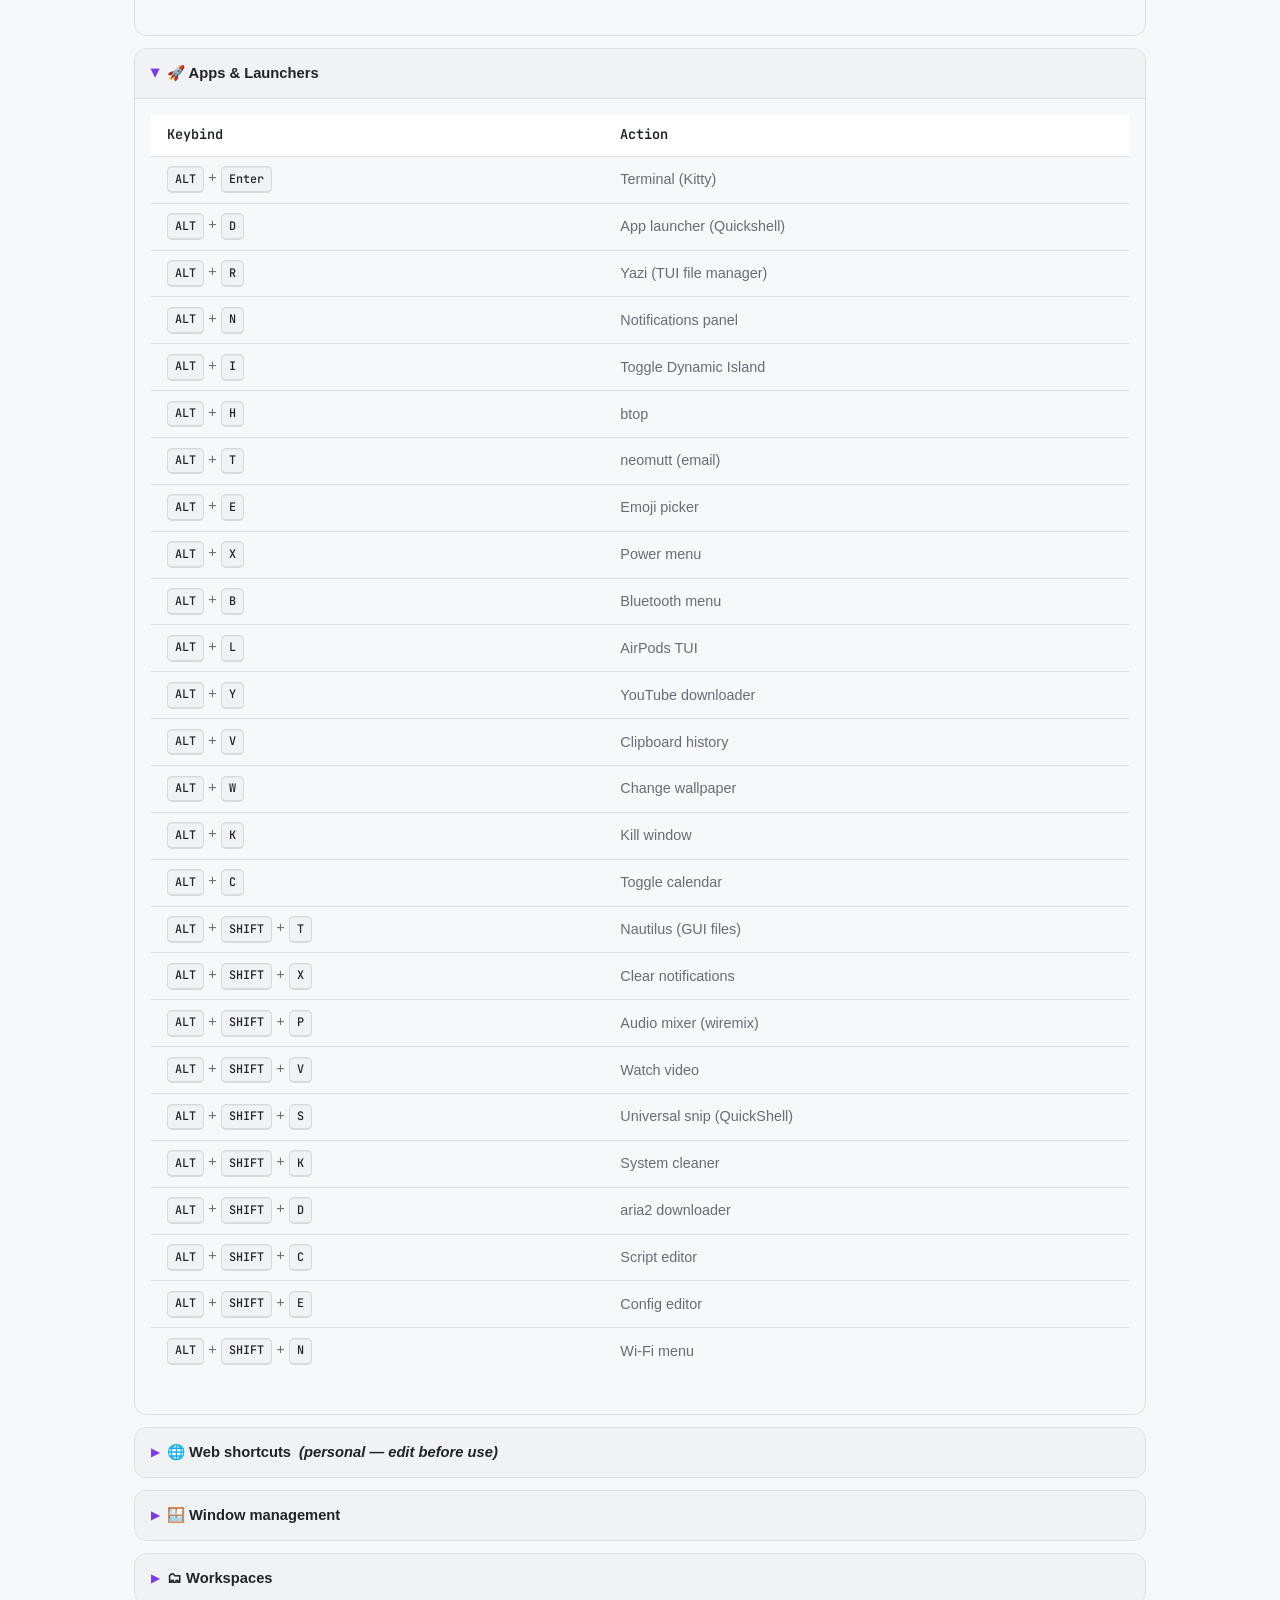
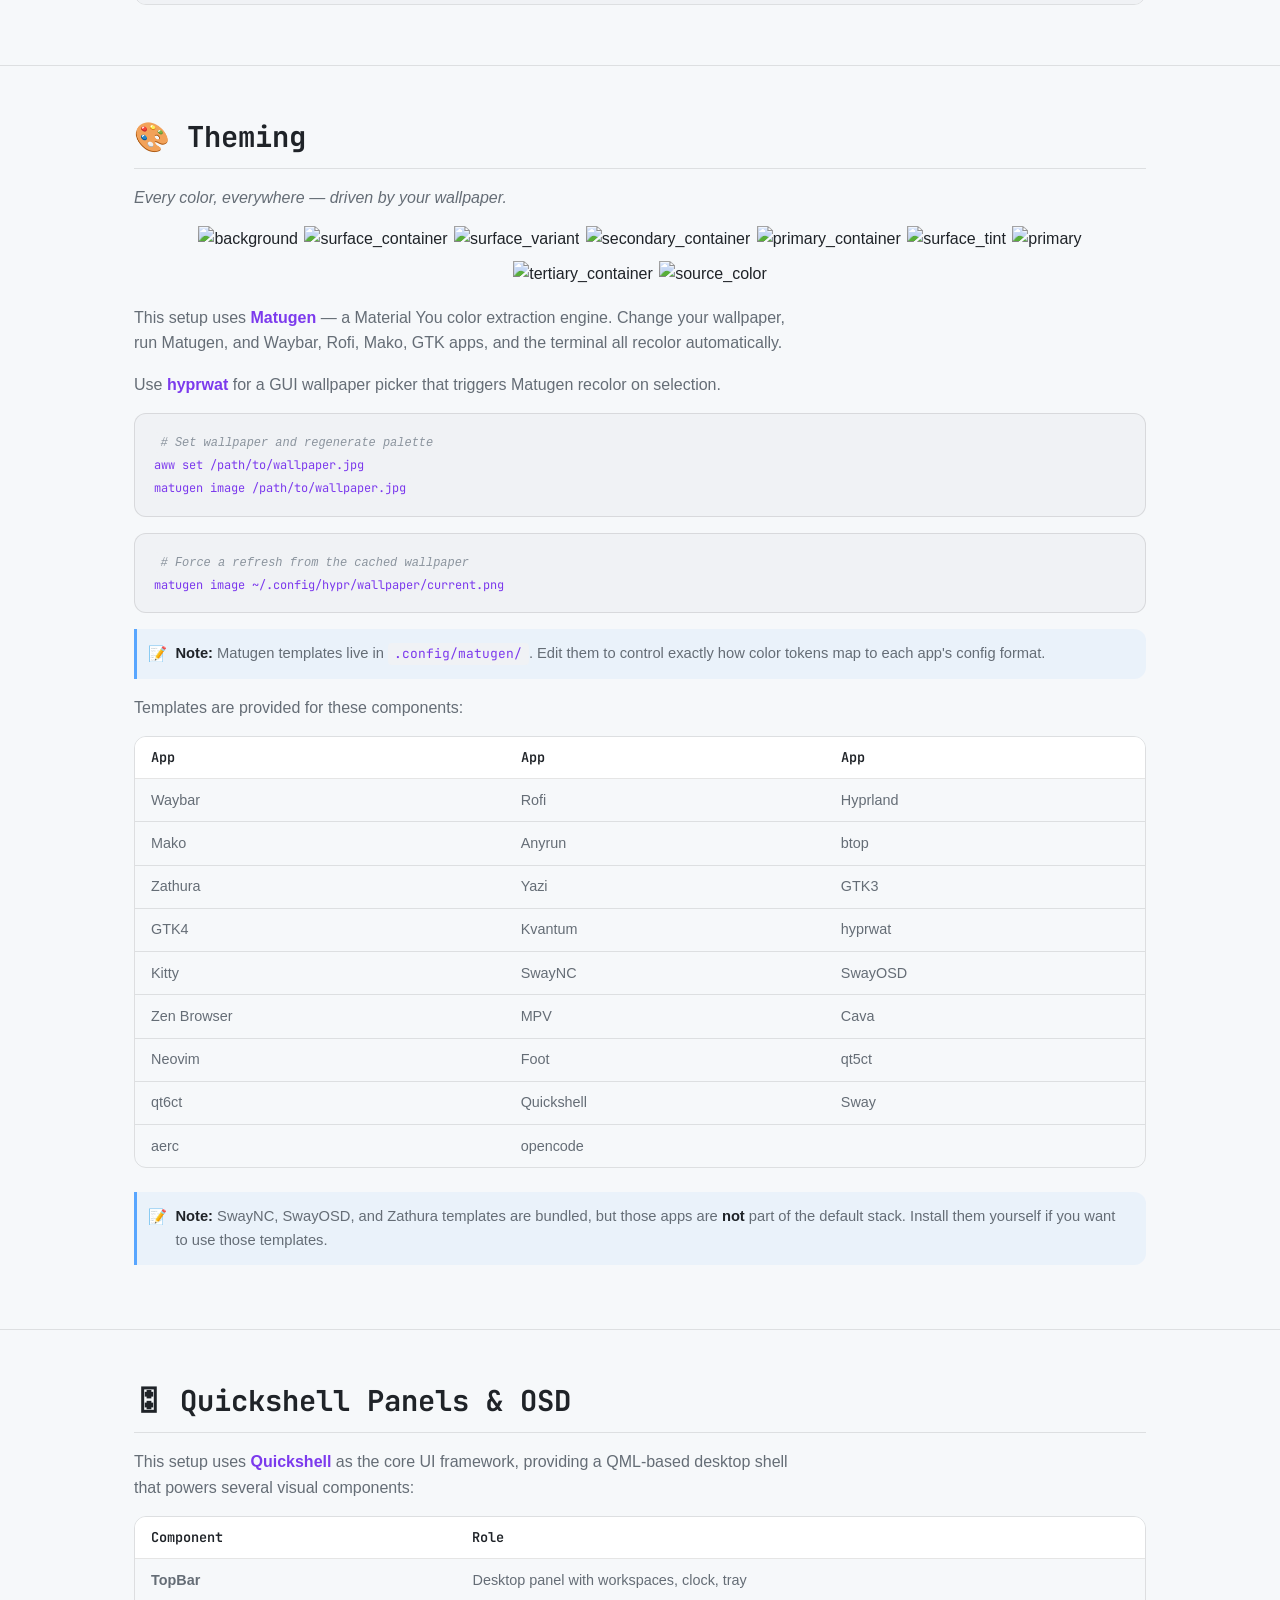
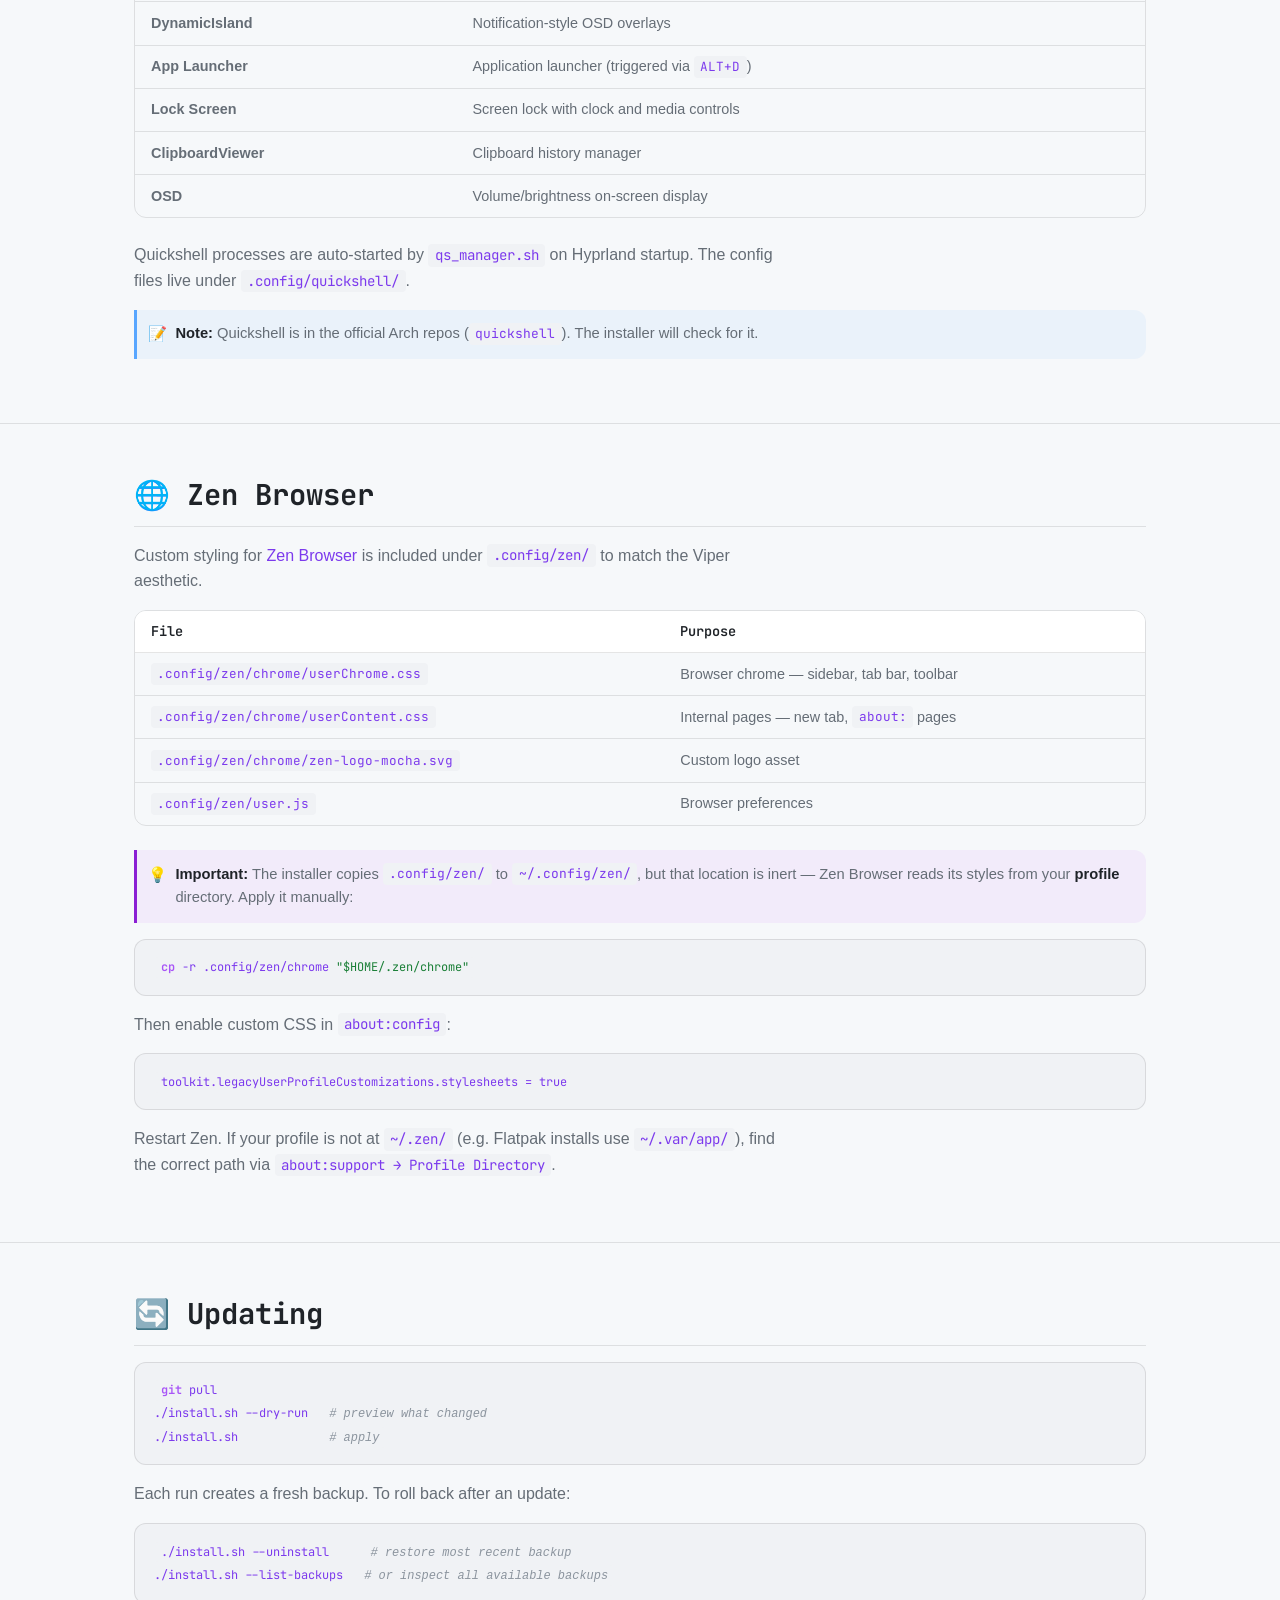
==== commit 6f52abaa: "feat(vicious-viper): syntax highlighting, hero ambient glow, animated logo ring" ====
--- a/vicious-viper/index.html
+++ b/vicious-viper/index.html
@@ -80,7 +80,9 @@
     </div>
     <div class="container">
 
-      <img class="logo-hero" src="https://raw.githubusercontent.com/Cybersnake223/Hypr/main/assets/cslogo.jpeg" alt="Vicious Viper Logo" width="120" height="120" />
+      <div class="logo-wrap">
+        <img class="logo-hero" src="https://raw.githubusercontent.com/Cybersnake223/Hypr/main/assets/cslogo.jpeg" alt="Vicious Viper Logo" width="120" height="120" />
+      </div>
 
       <h1>Vicious Viper</h1>
 
@@ -1150,6 +1152,24 @@
       });
     })();
 
+    /* Lightweight syntax highlighting */
+    (function(){
+      const tokenRe = /(#.*$)|("[^"]*"|'[^']*')|(\$[A-Z_][A-Z0-9_]*|\$[A-Za-z_]+)|\b(sudo|yay|pacman|git|cd|echo|export|source|rm|cp|mv|mkdir|chmod|fc-cache|systemctl|find|which|if|then|fi|else|for|in|do|done)\b/gm;
+      document.querySelectorAll('pre code').forEach(code => {
+        if(code.closest('.file-tree')) return;
+        const esc = code.textContent
+          .replace(/&/g, '&amp;')
+          .replace(/</g, '&lt;')
+          .replace(/>/g, '&gt;');
+        code.innerHTML = esc.replace(tokenRe, (m, cm, str, var_, kw) => {
+          if(cm) return '<span class="tok-c">' + cm + '</span>';
+          if(str) return '<span class="tok-s">' + str + '</span>';
+          if(var_) return '<span class="tok-v">' + var_ + '</span>';
+          return '<span class="tok-k">' + kw + '</span>';
+        });
+      });
+    })();
+
     /* Anchor link click-to-copy */
     (function(){
       document.querySelectorAll('.section h2[id]').forEach(h2 => {
--- a/vicious-viper/vicious-viper.css
+++ b/vicious-viper/vicious-viper.css
@@ -237,11 +237,52 @@
   display: block;
 }
 
+/* Hero ambient glow */
+.hero::before {
+  content: "";
+  position: absolute;
+  top: 10%;
+  left: 50%;
+  transform: translateX(-50%);
+  width: 480px;
+  height: 480px;
+  max-width: 90vw;
+  background: radial-gradient(circle, rgba(160,36,247,0.28), transparent 65%);
+  filter: blur(30px);
+  pointer-events: none;
+  z-index: 0;
+}
+.hero .container { position: relative; z-index: 1; }
+
+/* Logo glow ring */
+@keyframes logoSpin {
+  to { transform: rotate(360deg); }
+}
 .hero img.logo-hero {
   width: 120px;
   border-radius: 16px;
   margin: 0 auto 1.5rem;
   box-shadow: 0 4px 24px rgba(160,36,247,0.2);
+  position: relative;
+  z-index: 1;
+}
+.hero .logo-wrap {
+  position: relative;
+  width: 120px;
+  margin: 0 auto;
+}
+.hero .logo-wrap::before {
+  content: "";
+  position: absolute;
+  inset: -6px;
+  border-radius: 22px;
+  background: conic-gradient(from 0deg, #A024F7, #c77dff, #6D2E8F, #A024F7);
+  filter: blur(6px);
+  opacity: 0.7;
+  z-index: 0;
+}
+@media (prefers-reduced-motion: no-preference) {
+  .hero .logo-wrap::before { animation: logoSpin 6s linear infinite; }
 }
 
 .hero h1 {
@@ -528,6 +569,13 @@
   color: inherit;
   font-size: inherit;
 }
+
+/* Syntax highlighting tokens */
+.tok-c { color: var(--faint); font-style: italic; }
+.tok-s { color: #3fb950; }
+.tok-v { color: var(--primary-light); }
+.tok-k { color: var(--accent); font-weight: 600; }
+html.light .tok-s { color: #1a7f37; }
 
 /* ── Badges grid ── */
 .badge-grid {
@@ -925,6 +973,7 @@
 }
 html.light .nav { background: rgba(255,255,255,0.85); }
 html.light .hero { background: none; }
+html.light .hero::before { background: radial-gradient(circle, rgba(160,36,247,0.12), transparent 65%); }
 html.light .feature-card { background: var(--surface); }
 html.light .callout.tip { background: rgba(63,185,80,0.08); }
 html.light .callout.caution { background: rgba(210,153,34,0.08); }
